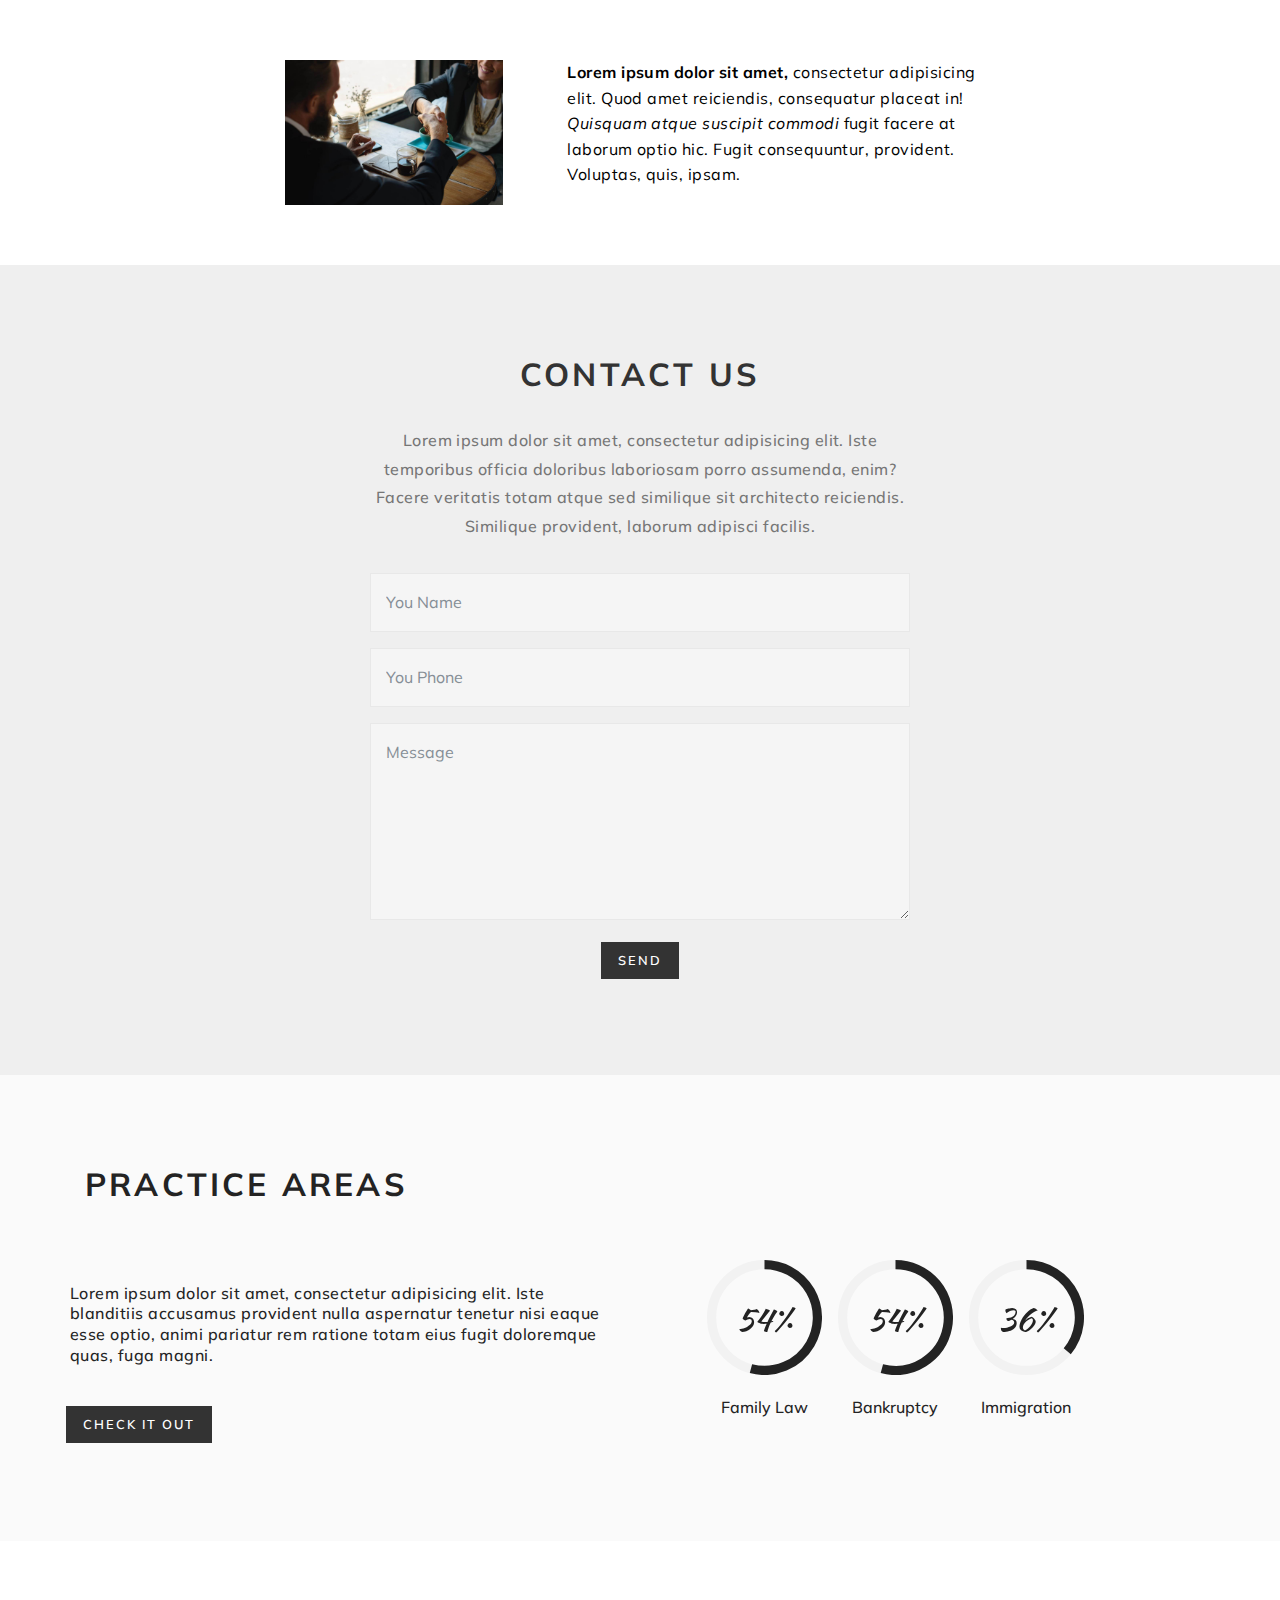
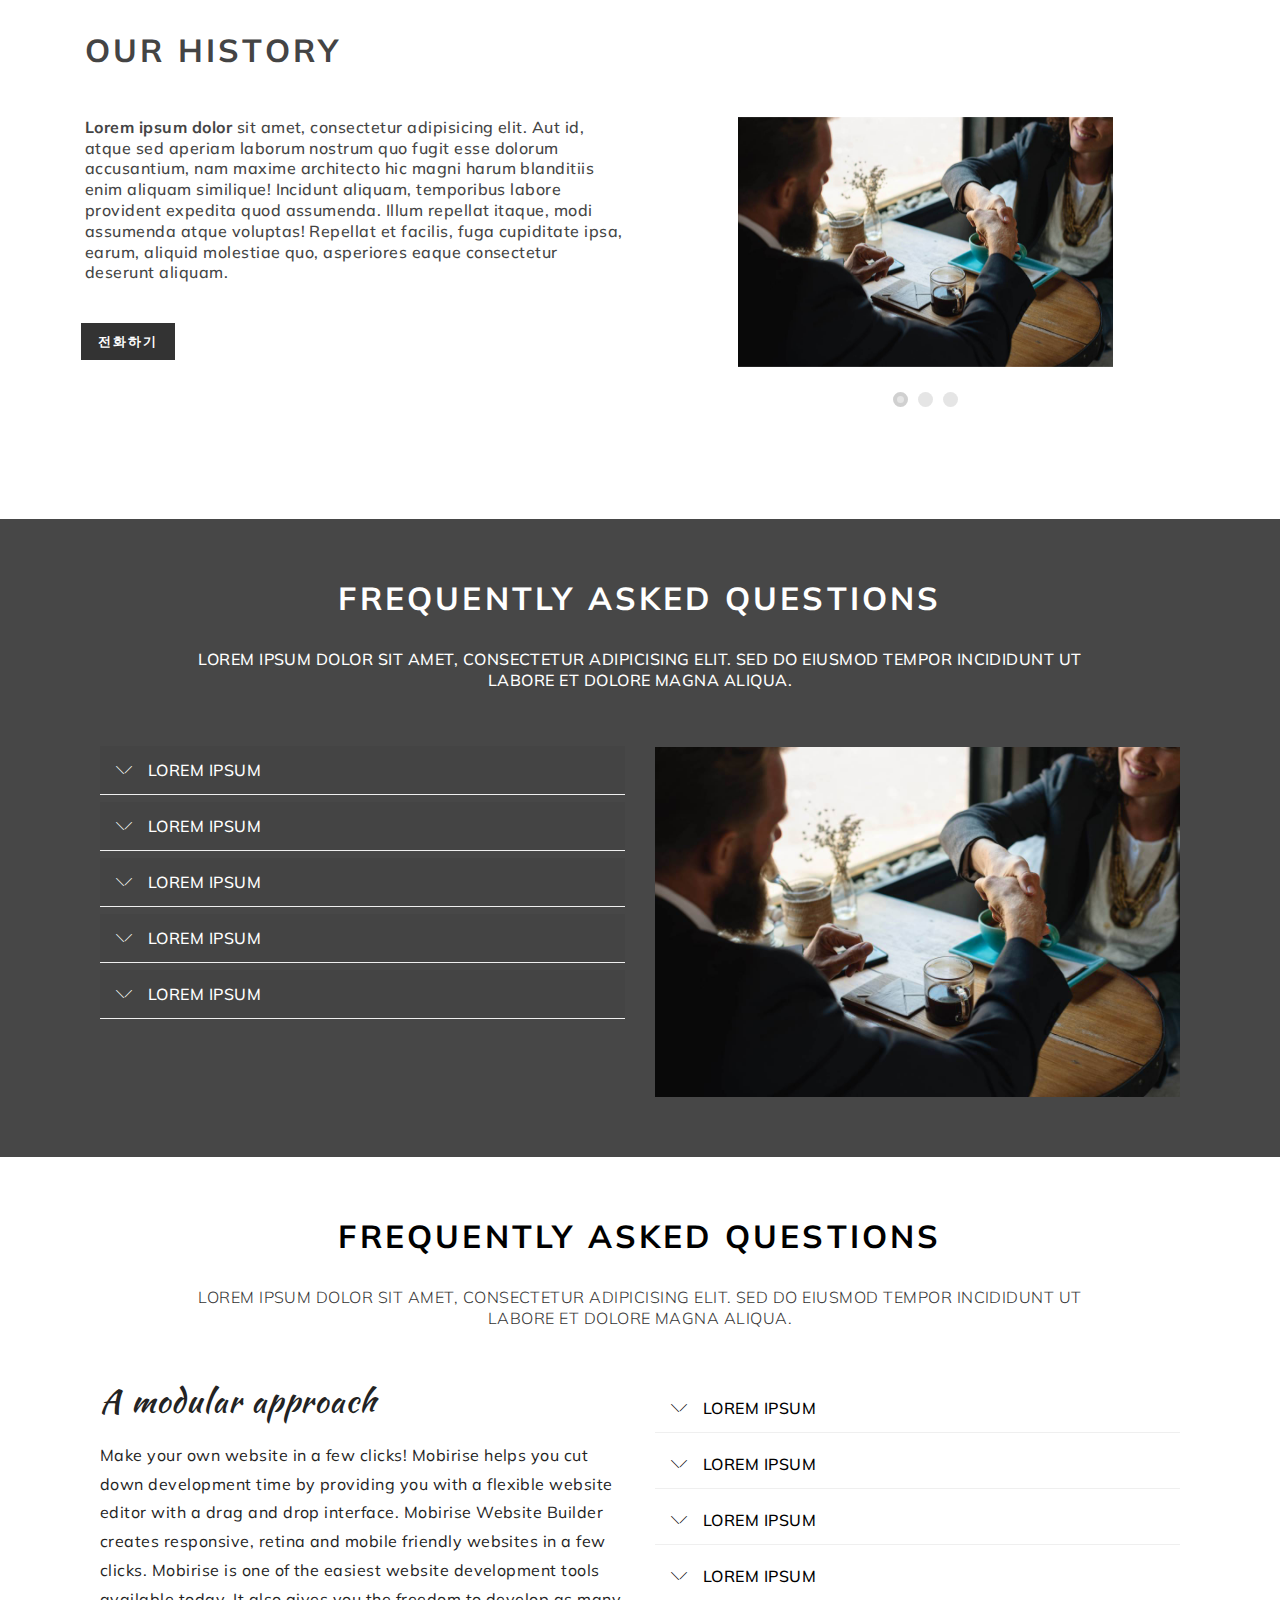
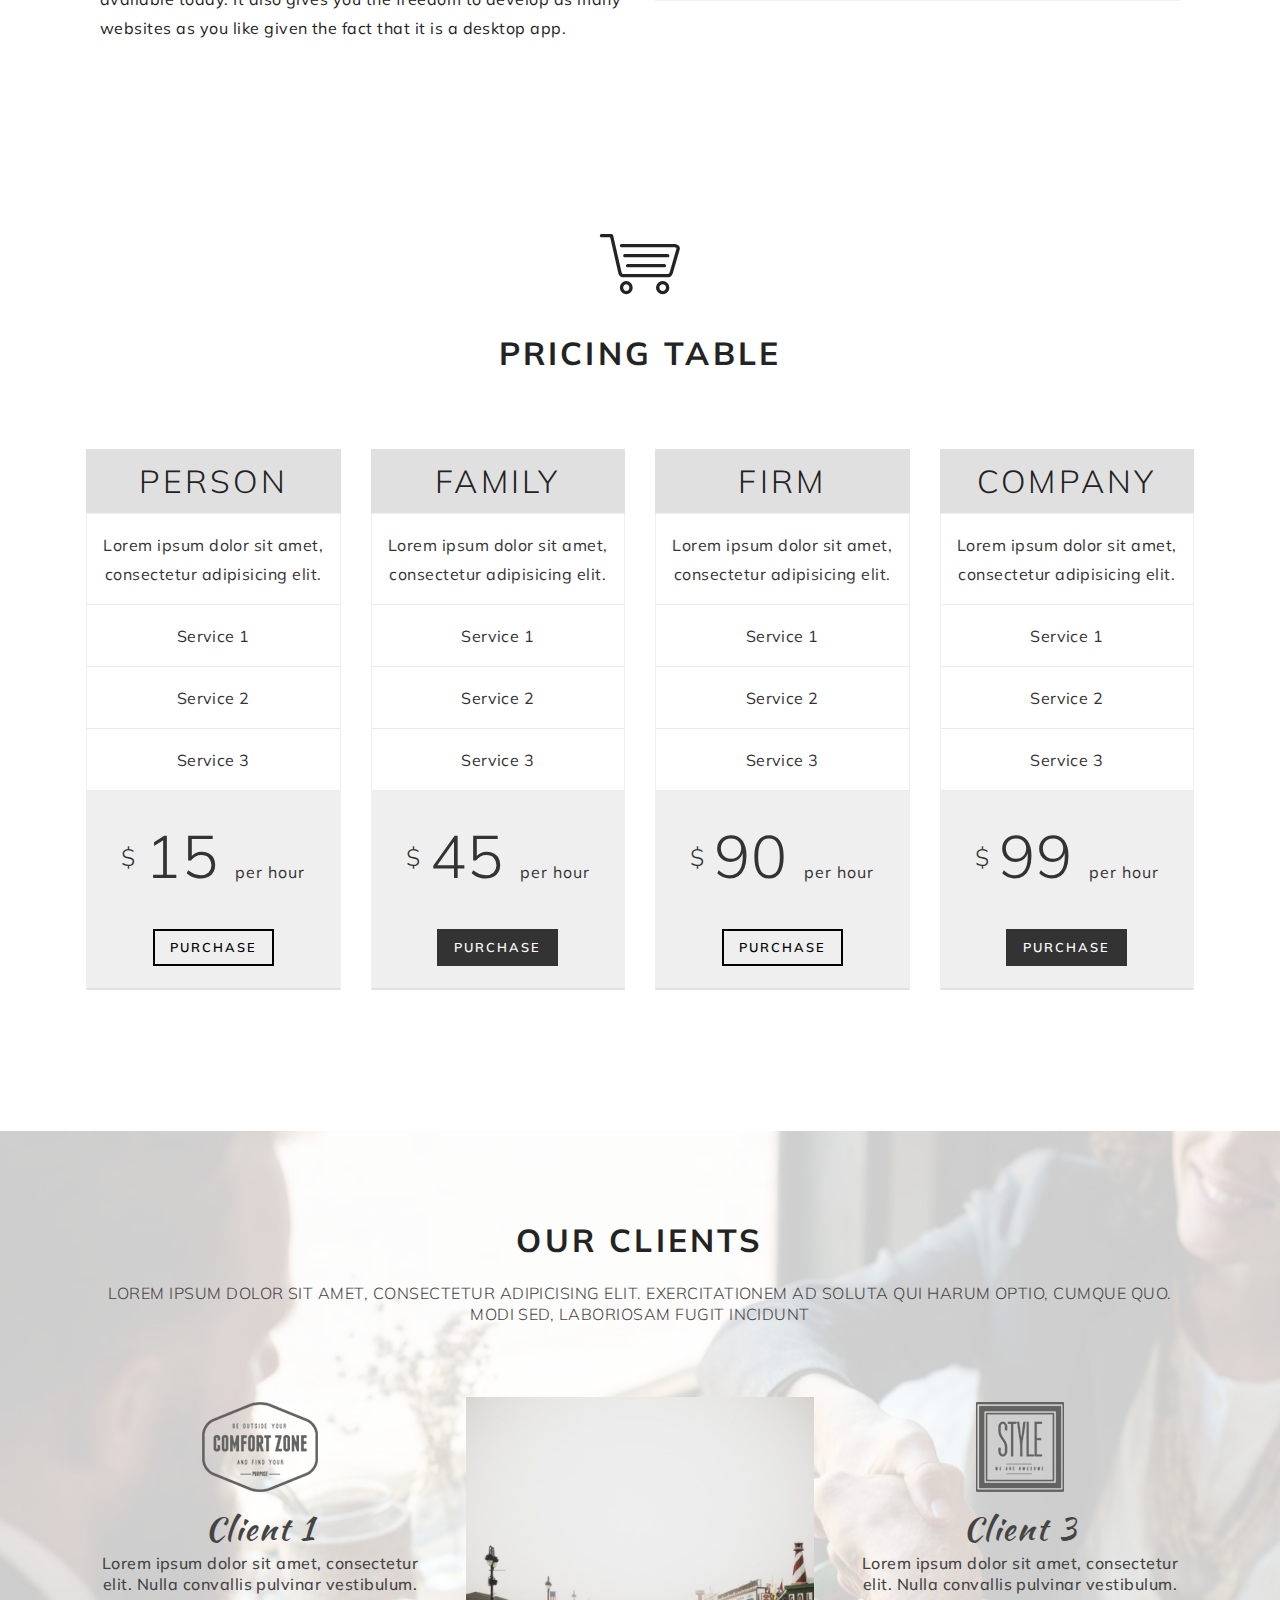
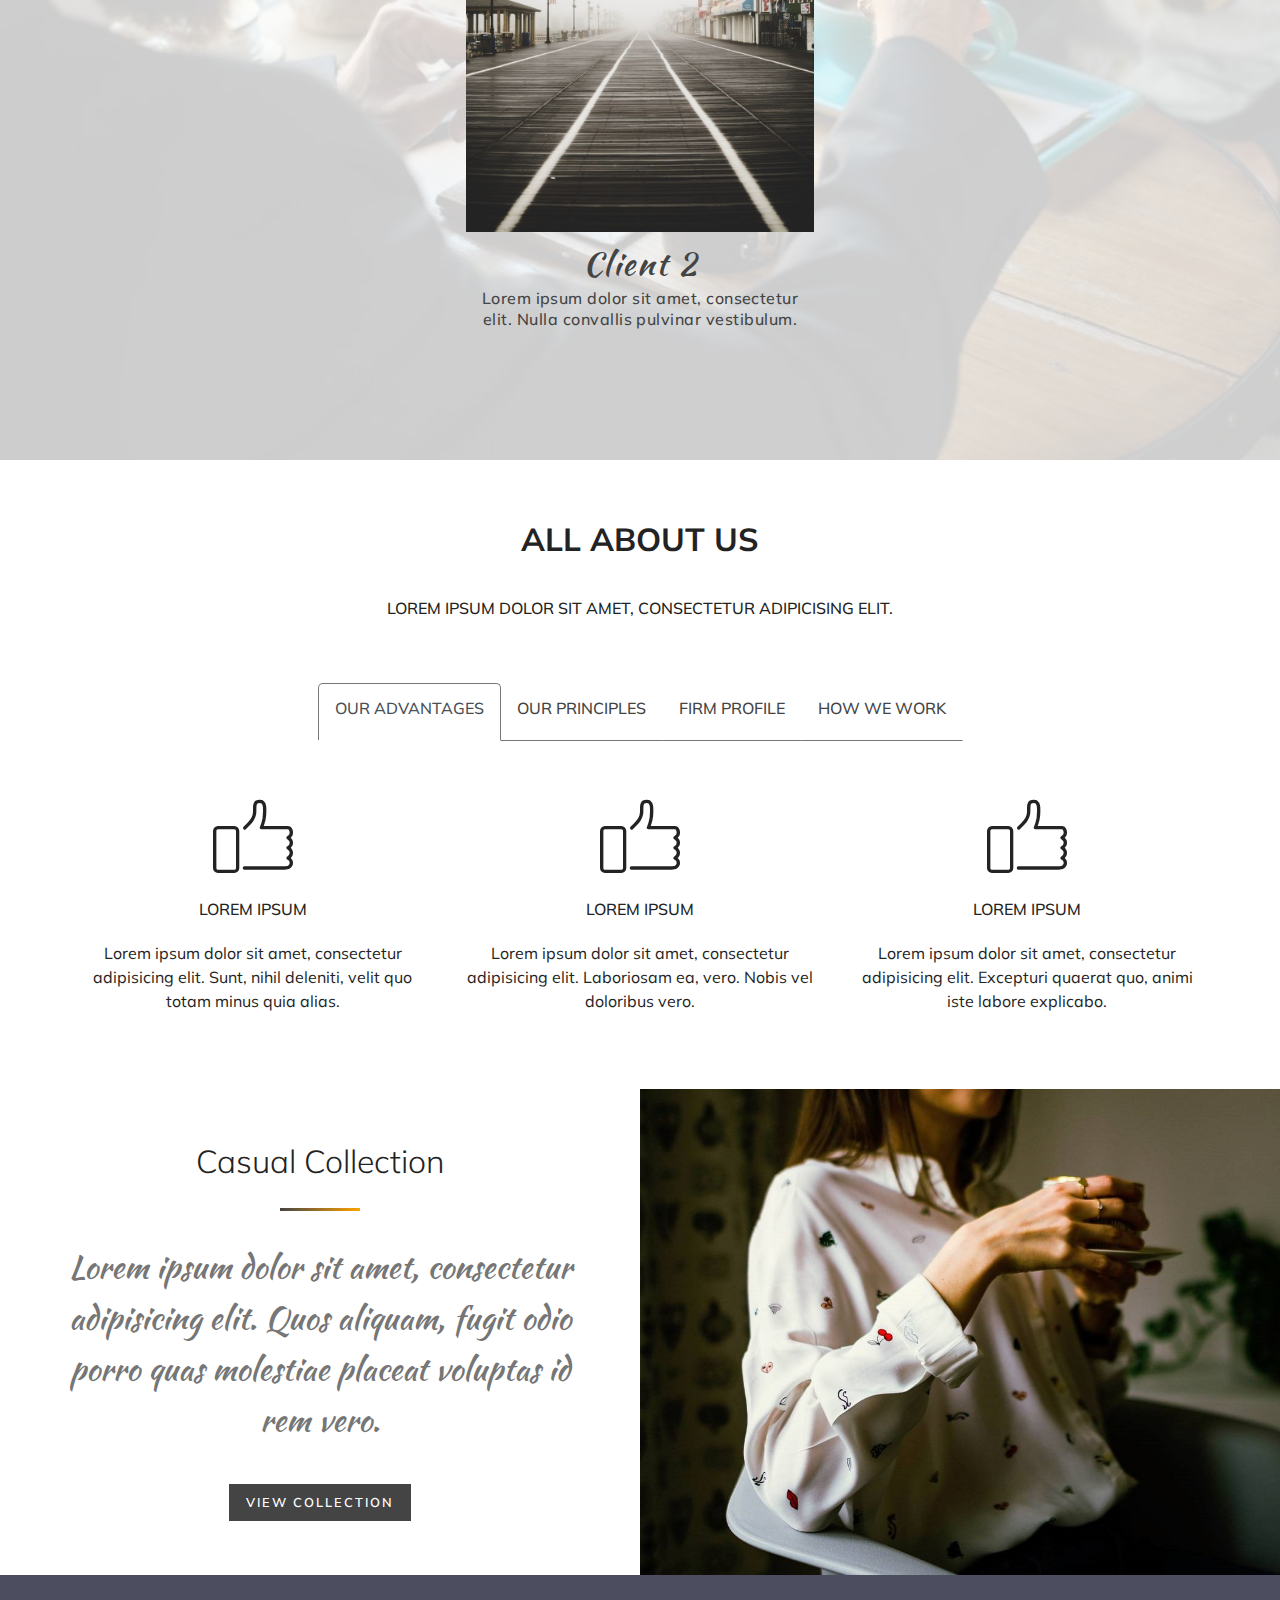
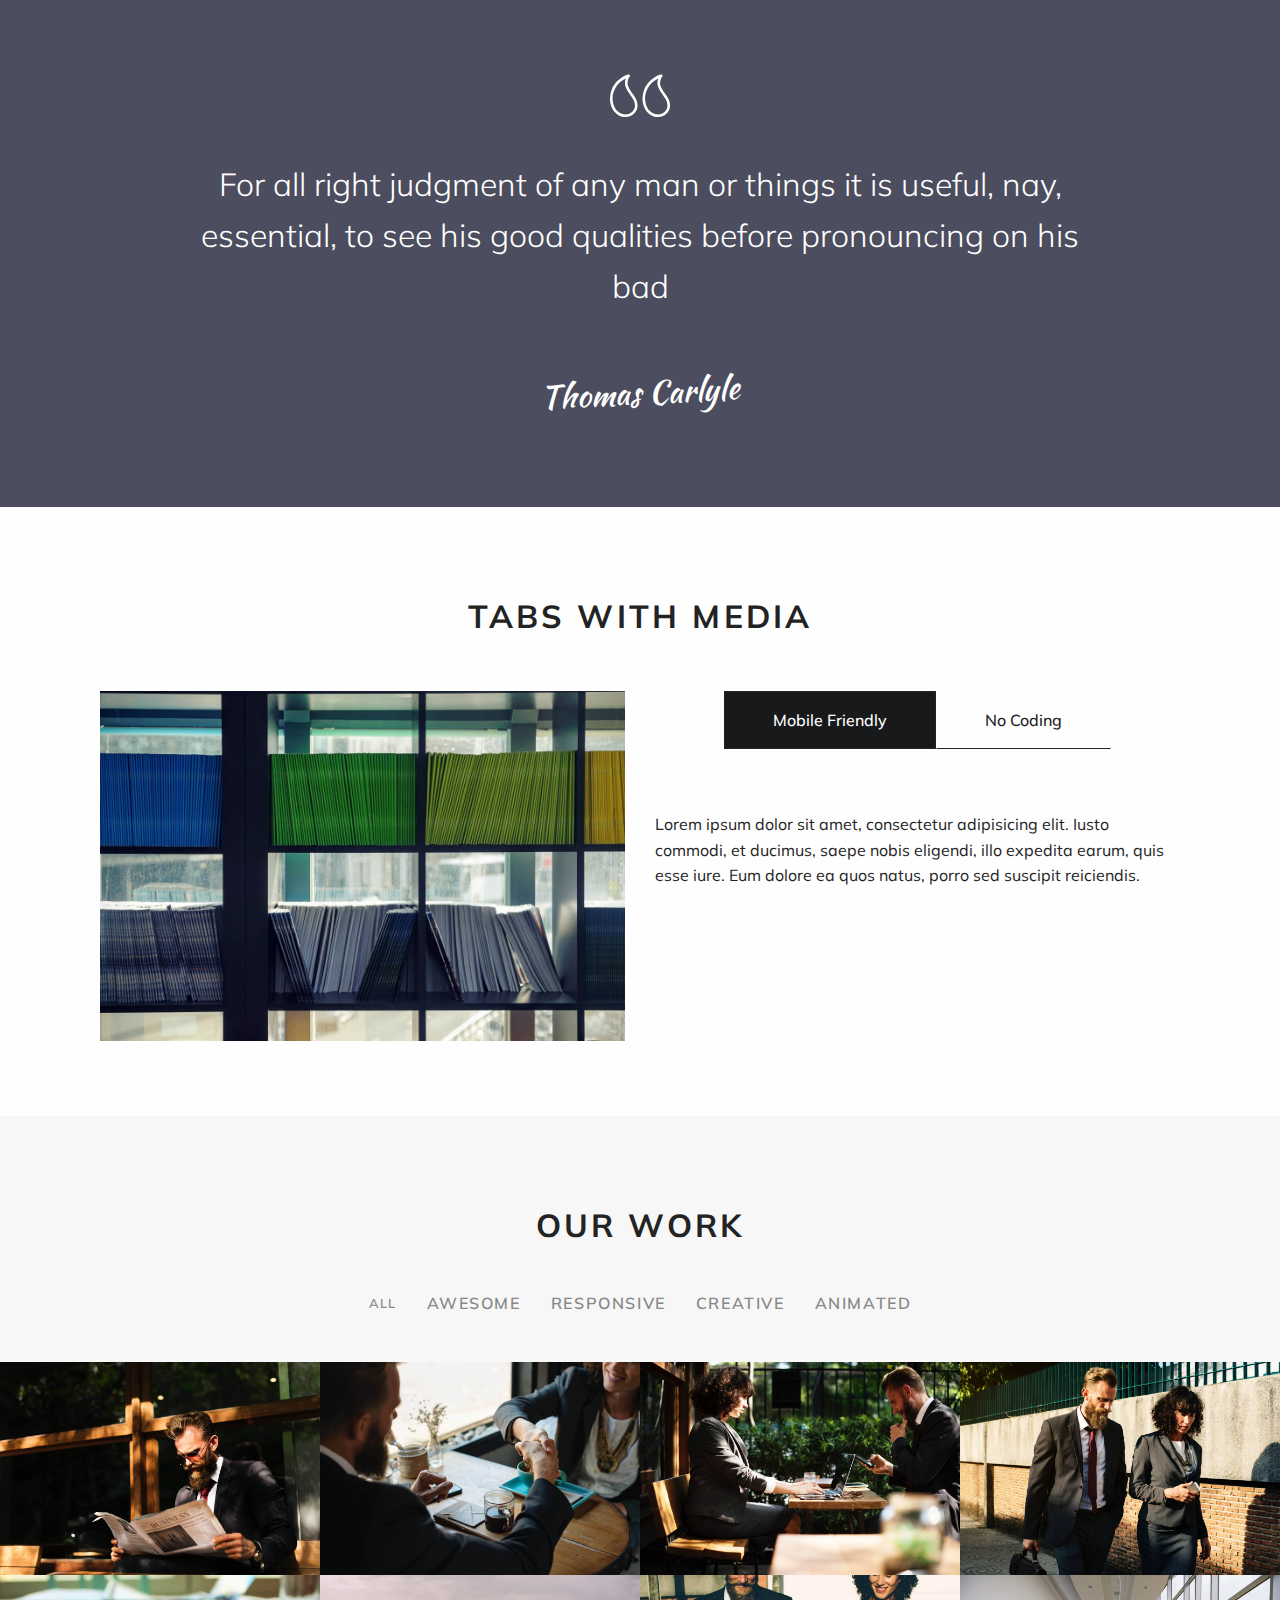
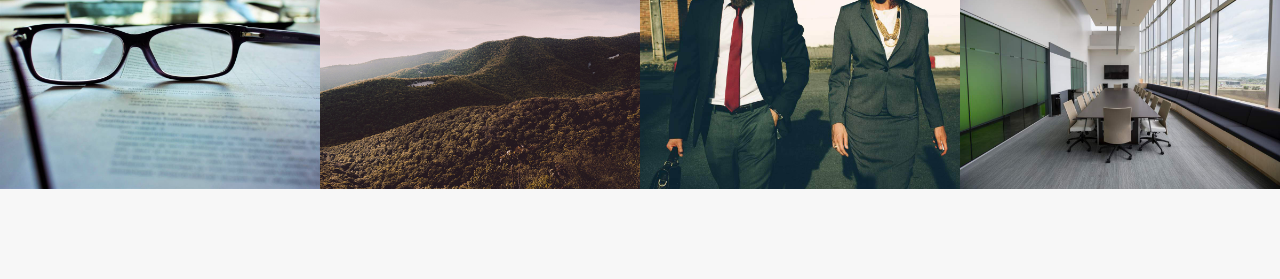
==== index.html @ 5cad59dd "create github pages" ====
<!DOCTYPE html>
<html>
<head>
  <!-- Site made with Mobirise Website Builder v4.4.1, https://mobirise.com -->
  <meta charset="UTF-8">
  <meta http-equiv="X-UA-Compatible" content="IE=edge">
  <meta name="generator" content="Mobirise v4.4.1, mobirise.com">
  <meta name="viewport" content="width=device-width, initial-scale=1">
  <link rel="shortcut icon" href="assets/images/logo.png" type="image/x-icon">
  <meta name="description" content="">
  <title>Home</title>
  <link rel="stylesheet" href="assets/web/assets/mobirise-icons/mobirise-icons.css">
  <link rel="stylesheet" href="https://fonts.googleapis.com/css?family=Rubik:300,300i,400,400i,500,500i,700,700i,900,900i">
  <link rel="stylesheet" href="assets/tether/tether.min.css">
  <link rel="stylesheet" href="assets/bootstrap/css/bootstrap.min.css">
  <link rel="stylesheet" href="assets/bootstrap/css/bootstrap-grid.min.css">
  <link rel="stylesheet" href="assets/bootstrap/css/bootstrap-reboot.min.css">
  <link rel="stylesheet" href="assets/as-pie-progress/css/progress.min.css">
  <link rel="stylesheet" href="assets/theme/css/style.css">
  <link rel="stylesheet" href="assets/mobirise-gallery/style.css">
  <link rel="stylesheet" href="assets/mobirise/css/mbr-additional.css" type="text/css">
  
  
  <!-- Facebook Pixel Code -->
<script>
  !function(f,b,e,v,n,t,s)
  {if(f.fbq)return;n=f.fbq=function(){n.callMethod?
  n.callMethod.apply(n,arguments):n.queue.push(arguments)};
  if(!f._fbq)f._fbq=n;n.push=n;n.loaded=!0;n.version='2.0';
  n.queue=[];t=b.createElement(e);t.async=!0;
  t.src=v;s=b.getElementsByTagName(e)[0];
  s.parentNode.insertBefore(t,s)}(window, document,'script',
  'https://connect.facebook.net/en_US/fbevents.js');
  fbq('init', '334374096729986');
  fbq('track', 'PageView');
</script>
<noscript><img height="1" width="1" style="display:none"
  src="https://www.facebook.com/tr?id=334374096729986&ev=PageView&noscript=1"
/></noscript>
<!-- End Facebook Pixel Code -->

<!-- Google Tag Manager -->
<script>(function(w,d,s,l,i){w[l]=w[l]||[];w[l].push({'gtm.start':
new Date().getTime(),event:'gtm.js'});var f=d.getElementsByTagName(s)[0],
j=d.createElement(s),dl=l!='dataLayer'?'&l='+l:'';j.async=true;j.src=
'https://www.googletagmanager.com/gtm.js?id='+i+dl;f.parentNode.insertBefore(j,f);
})(window,document,'script','dataLayer','GTM-P65DHPK');</script>
<!-- End Google Tag Manager -->
</head>
<body>

<!-- Google Analytics -->
<!-- Global site tag (gtag.js) - Google Analytics -->
<script async src="https://www.googletagmanager.com/gtag/js?id=UA-107667754-3"></script>
<script>
  window.dataLayer = window.dataLayer || [];
  function gtag(){dataLayer.push(arguments);}
  gtag('js', new Date());

  gtag('config', 'UA-107667754-3');
</script>
<!-- /Google Analytics -->


<section class="mbr-section content6 cid-qC4al5zZ8u" id="article4-0" data-rv-view="157">
    
     
    
    <div class="container">
        <div class="media-container-row">
            <div class="col-12 col-md-8">
                <div class="media-container-row">
                    <div class="mbr-figure" style="width: 60%;">
                      <img src="assets/images/01.jpg" alt="Mobirise" media-simple="true">  
                    </div>
                    <div class="media-content">
                        <div class="mbr-section-text">
                            <p class="mbr-text mb-0 mbr-fonts-style display-7">
                               <strong>Lorem ipsum dolor sit amet,</strong> consectetur adipisicing elit. Quod amet reiciendis, consequatur placeat in! <em>Quisquam atque suscipit commodi</em> fugit facere at laborum optio hic. Fugit consequuntur, provident. Voluptas, quis, ipsam.
                            </p>
                        </div>
                    </div>
                </div>
            </div>
        </div>
    </div>
</section>

<section class="mbr-section form3 cid-qC6jjSm2N0" id="form3-u" data-rv-view="159">

    

    
    <div class="container">
        <div class="row justify-content-center">
         
        <div class="media-container-column col-lg-6 col-md-10 col-sm-12 align-center" data-form-type="formoid">
            <h2 class="mbr-section-title mbr-fonts-style mbr-bold display-2">
                CONTACT US
            </h2>    
            <h3 class="mbr-section-subtitle mbr-fonts-style display-7">
                Lorem ipsum dolor sit amet, consectetur adipisicing elit. Iste temporibus officia doloribus laboriosam porro assumenda, enim? Facere veritatis totam atque sed similique sit architecto reiciendis. Similique provident, laborum adipisci facilis.
            </h3>
            <div data-form-alert="" hidden="">Thanks for filling out the form!</div>    
            <form class="mbr-form" action="https://mobirise.com/" method="post" data-form-title="Mobirise Form"><input type="hidden" data-form-email="true" value="jrcQ1WrzD2BrZ05wKv/3q5DaGzfAN5ZEGYXDcaa2q29yiNeFYPv+ttB8powsCV0YKK4MWJDf4cj/hslXlCgw+z3WMIjREZC8MfhpzTfvyrNaBFLmez98JSl1MZUZHUES">
                <div class="row row-sm-offset">
                    <div class="col-md-12 multi-horizontal" data-for="name">
                        <div class="form-group">        
                            <input type="text" class="form-control" name="name" placeholder="You Name" data-form-field="Name" required="" id="name-form3-u">
                        </div>
                    </div>
                    
                    <div class="col-md-12 multi-horizontal" data-for="phone">
                        <div class="form-group">       
                            <input type="tel" class="form-control" name="phone" placeholder="You Phone" data-form-field="Phone" id="phone-form3-u">
                        </div>
                    </div>
                </div>
                <div class="form-group" data-for="message">        
                    <textarea type="text" class="form-control" name="message" rows="7" placeholder="Message" data-form-field="Message" id="message-form3-u"></textarea>
                </div>
                <span class="input-group-btn"><button href="" type="submit" class="btn btn-form btn-black display-4">SEND</button></span>
            </form>
        </div>
    </div>
  </div>      
</section>

<section class="progress1 cid-qC4amMazga" id="progress1-2" data-rv-view="162">
 
     

    
    
    <div class="main container">
        <h2 class="mbr-section-title pb-3 mbr-fonts-style mbr-bold align-left display-2">PRACTICE AREAS</h2>
        <div class="row">
            <div class="row content-row col-lg-6">
                <div class="mbr-section-btn align-left py-2">
                    <a class="btn btn-md btn-black display-4" href="https://mobirise.com">CHECK IT OUT</a>
                </div>
                <h3 class="mbr-section-subtitle  mbr-fonts-style display-7">
                    Lorem ipsum dolor sit amet, consectetur adipisicing elit. Iste blanditiis accusamus provident nulla aspernatur tenetur nisi eaque esse optio, animi pariatur rem ratione totam eius fugit doloremque quas, fuga magni.
                </h3>
            </div> 
            
            <div class="second-col col-lg-6">
             <!--  pt-5 mt-2 -->
                <div class="row justify-content-center"> 
                    <div class="card align-center">
                        <div class="wrap">
                            <div class="pie_progress progress1" role="progressbar" data-goal="100">
                                <p class="pie_progress__number mbr-fonts-style display-5">100%</p>
                            </div>
                        </div> 
                        <div class="mbr-crt-title pt-3">
                            <h4 class="card-title py-2 mbr-fonts-style display-7">Family Law</h4>
                        </div>                 
                    </div>

                    <div class="card align-center">
                        <div class="wrap">
                            <div class="pie_progress progress2" role="progressbar" data-goal="56">
                                <p class="pie_progress__number mbr-fonts-style display-5">56%</p>
                            </div>
                        </div> 
                        <div class="mbr-crt-title pt-3">
                            <h4 class="card-title py-2 mbr-fonts-style display-7">Bankruptcy</h4>
                        </div>                 
                    </div>

                    <div class="card align-center">
                        <div class="wrap">
                            <div class="pie_progress progress3" role="progressbar" data-goal="36">
                                <p class="pie_progress__number mbr-fonts-style display-5">53%</p>
                            </div>
                        </div> 
                        <div class="mbr-crt-title pt-3">
                            <h4 class="card-title py-2 mbr-fonts-style display-7">Immigration</h4>
                        </div>                 
                    </div>
                    
                    
                    
                </div>
            </div>         
        </div>
    </div>    
</section>

<section class="clients slider1 cid-qC53K2tkqv" id="slider1-f" data-rv-view="165">
      

    
    <div class="main container">
        <h2 class="mbr-section-title pb-3 mbr-fonts-style mbr-bold align-left display-2">OUR HISTORY
        </h2>
        <div class="row">
            <div class="first-col col-md-6">
                <h3 class="mbr-section-subtitle  mbr-fonts-style align-left display-7"><strong>Lorem ipsum dolor</strong> sit amet, consectetur adipisicing elit. Aut id, atque sed aperiam laborum nostrum quo fugit esse dolorum accusantium, nam maxime architecto hic magni harum blanditiis enim aliquam similique! Incidunt aliquam, temporibus labore provident expedita quod assumenda. Illum repellat itaque, modi assumenda atque voluptas! Repellat et facilis, fuga cupiditate ipsa, earum, aliquid molestiae quo, asperiores eaque consectetur deserunt aliquam.
                </h3>
                <div class="mbr-section-btn align-left py-2"><a class="btn btn-md btn-black display-4" href="tel:01033331977">전화하기</a></div>
            </div> 
            
            <div class="second-col col-md-6">
                <div class="carousel slide slides" data-ride="carousel" role="listbox">
                    <ol class="carousel-indicators">
                        <li data-slide-to="0" class="active"></li>
                        <li data-slide-to="1"></li>
                        <li data-slide-to="2"></li>
                        
                        
                        
                        
                        
                        
                        
                    </ol>
                    <div class="carousel-inner">

                        
                    
                        

                        
                    <div class="carousel-item ">
                            <div class="media-container-row">
                                <div class="col-md-12">
                                    <div class="wrap-img ">
                                        <img src="assets/images/01.jpg" class="img-responsive clients-img" alt="" title="" media-simple="true">
                                    </div>
                                </div>
                            </div>
                        </div><div class="carousel-item ">
                            <div class="media-container-row">
                                <div class="col-md-12">
                                    <div class="wrap-img ">
                                        <img src="assets/images/02.jpg" class="img-responsive clients-img" alt="" title="" media-simple="true">
                                    </div>
                                </div>
                            </div>
                        </div><div class="carousel-item ">
                            <div class="media-container-row">
                                <div class="col-md-12">
                                    <div class="wrap-img ">
                                        <img src="assets/images/03.jpg" class="img-responsive clients-img" alt="" title="" media-simple="true">
                                    </div>
                                </div>
                            </div>
                        </div></div>   
                </div>
            </div>
        </div>
    </div>
</section>

<section class="accordion1 cid-qC4ayVHCT3 mbr-parallax-background" id="accordion1-6" data-rv-view="175">

    


    <div class="mbr-overlay" style="opacity: 0.7; background-color: rgb(0, 0, 0);">
    </div>
    <div class="container">
        <div class="row justify-content-center">
            <div class="col-md-10">
                <h2 class="mbr-section-title align-center pb-3 mbr-fonts-style mbr-bold display-2">FREQUENTLY ASKED QUESTIONS</h2>
                <h3 class="mbr-section-subtitle pt-2 align-center mbr-light mbr-fonts-style display-7">
                    LOREM IPSUM DOLOR SIT AMET, CONSECTETUR ADIPICISING ELIT. SED DO EIUSMOD
                    TEMPOR INCIDIDUNT UT LABORE ET DOLORE MAGNA ALIQUA.
                </h3>
            </div>
        </div>
        <div class="media-container-row pt-5">
            <div class="col-md-6">
            <div class="accordion-content">
                <div id="bootstrap-accordion_4" class="panel-group accordionStyles accordion " role="tablist" aria-multiselectable="true">
                        <div class="card">
                            <div class="card-header" role="tab" id="headingOne">
                                <a role="button" class="collapsed panel-title text-black" data-toggle="collapse" data-parent="#bootstrap-accordion_4" data-core="" href="#collapse1_4" aria-expanded="false" aria-controls="collapse1">
                                    <span class="sign mbr-iconfont mbri-arrow-down inactive"></span>
                                    <h4 class="mbr-fonts-style header-text display-7">LOREM IPSUM</h4>
                                </a>
                            </div>
                            <div id="collapse1_4" class="panel-collapse noScroll collapse" role="tabpanel" aria-labelledby="headingOne">
                                <div class="panel-body p-4">
                                    <p class="mbr-fonts-style panel-text display-7">
                                       Lorem ipsum dolor sit amet, consectetur adipisicing elit. Voluptatibus, voluptas explicabo molestiae tempore natus velit sed aliquam ut! Culpa asperiores, error ullam qui! Commodi nobis distinctio aperiam totam perferendis quas.</p>
                                </div>
                            </div>
                        </div>
                
                        <div class="card">
                            <div class="card-header" role="tab" id="headingTwo">
                                <a role="button" class="collapsed panel-title text-black" data-toggle="collapse" data-parent="#bootstrap-accordion_4" data-core="" href="#collapse2_4" aria-expanded="false" aria-controls="collapse2">
                                    <span class="sign mbr-iconfont mbri-arrow-down inactive"></span>
                                    <h4 class="mbr-fonts-style header-text display-7">LOREM IPSUM</h4>
                                </a>
                                
                            </div>
                            <div id="collapse2_4" class="panel-collapse noScroll collapse" role="tabpanel" aria-labelledby="headingTwo">
                                <div class="panel-body p-4">
                                    <p class="mbr-fonts-style panel-text display-7">
                                       Lorem ipsum dolor sit amet, consectetur adipisicing elit. Id ullam sint repellat! Aliquid, odio magni ab rem eos odit, deleniti laboriosam voluptas inventore, iste suscipit sed ipsa! Ut aliquam, alias.</p>
                                </div>
                            </div>
                        </div>
                
                        <div class="card">
                            <div class="card-header" role="tab" id="headingThree">
                                <a role="button" class="collapsed panel-title text-black" data-toggle="collapse" data-parent="#bootstrap-accordion_4" data-core="" href="#collapse3_4" aria-expanded="false" aria-controls="collapse3">
                                    <span class="sign mbr-iconfont mbri-arrow-down inactive"></span>
                                    <h4 class="mbr-fonts-style header-text display-7">
                                         LOREM IPSUM
                                    </h4>
                                </a>
                            </div>
                            <div id="collapse3_4" class="panel-collapse noScroll collapse" role="tabpanel" aria-labelledby="headingThree">
                                <div class="panel-body p-4">
                                    <p class="mbr-fonts-style panel-text display-7">
                                       Lorem ipsum dolor sit amet, consectetur adipisicing elit. Illum sed exercitationem reiciendis suscipit sunt enim, tempore ex debitis fuga dolorum aliquid ea libero atque optio. Molestiae ullam at, quasi alias.</p>
                                </div>
                            </div>
                        </div>
                
                        <div class="card">
                            <div class="card-header" role="tab" id="headingThree">
                                <a role="button" class="collapsed panel-title text-black" data-toggle="collapse" data-parent="#bootstrap-accordion_4" data-core="" href="#collapse4_4" aria-expanded="false" aria-controls="collapse4">
                                    <span class="sign mbr-iconfont mbri-arrow-down inactive"></span>
                                    <h4 class="mbr-fonts-style header-text display-7">
                                        LOREM IPSUM
                                    </h4>
                                </a>
                            </div>
                            <div id="collapse4_4" class="panel-collapse noScroll collapse" role="tabpanel" aria-labelledby="headingThree">
                                <div class="panel-body p-4">
                                    <p class="mbr-fonts-style panel-text display-7">
                                       Lorem ipsum dolor sit amet, consectetur adipisicing elit. Voluptate veniam accusamus eaque recusandae modi velit a praesentium ipsa animi facilis repellendus magnam aliquam, numquam debitis fuga laboriosam, quos aut adipisci.</p>
                                </div>
                            </div>
                        </div>
                
                        <div class="card">
                            <div class="card-header" role="tab" id="headingThree">
                                <a role="button" class="collapsed panel-title text-black" data-toggle="collapse" data-parent="#bootstrap-accordion_4" data-core="" href="#collapse5_4" aria-expanded="false" aria-controls="collapse5">
                                    <span class="sign mbr-iconfont mbri-arrow-down inactive"></span>
                                    <h4 class="mbr-fonts-style header-text display-7">
                                        LOREM IPSUM
                                    </h4>
                                </a>
                            </div>
                            <div id="collapse5_4" class="panel-collapse noScroll collapse" role="tabpanel" aria-labelledby="headingThree">
                                <div class="panel-body p-4">
                                    <p class="mbr-fonts-style panel-text display-7">
                                       Lorem ipsum dolor sit amet, consectetur adipisicing elit. Cupiditate, dolorem, non. Sunt aliquam a odio, sapiente corporis necessitatibus quia assumenda expedita tempora error non deserunt beatae ex, eaque voluptatem quas.</p>
                                </div>
                            </div>
                        </div>
                
                        
                </div>
            </div>
            </div>
            <div class="col-md-6">
            <div class="mbr-figure">
                    <img src="assets/images/01.jpg" alt="Mobirise" media-simple="true">
            </div>
        </div>
    </div>
    </div>         
</section>

<section class="accordion2 cid-qC4aAndZYr" id="accordion2-7" data-rv-view="178">

    


    
    <div class="container">
        <div class="row justify-content-center">
            <div class="col-md-10">
                <h2 class="mbr-section-title align-center pb-3 mbr-fonts-style mbr-bold display-2">
                    FREQUENTLY ASKED QUESTIONS
                </h2>
                <h3 class="mbr-section-subtitle pt-2 align-center mbr-light mbr-fonts-style display-7">
                    LOREM IPSUM DOLOR SIT AMET, CONSECTETUR ADIPICISING ELIT. SED DO EIUSMOD
                    TEMPOR INCIDIDUNT UT LABORE ET DOLORE MAGNA ALIQUA.
                </h3>
            </div>
        </div>
        <div class="media-container-row pt-5">
            <div class="col-md-6">
            <div class="accordion-content">
                <div id="bootstrap-accordion_5" class="panel-group accordionStyles accordion " role="tablist" aria-multiselectable="true">
                        <div class="card">
                            <div class="card-header" role="tab" id="headingOne">
                                <a role="button" class="collapsed panel-title text-black" data-toggle="collapse" data-parent="#bootstrap-accordion_5" data-core="" href="#collapse1_5" aria-expanded="false" aria-controls="collapse1">
                                    <span class="sign mbr-iconfont mbri-arrow-down inactive"></span>
                                    <h4 class="mbr-fonts-style header-text display-7">
                                        LOREM IPSUM
                                    </h4>
                                </a>
                            </div>
                            <div id="collapse1_5" class="panel-collapse noScroll collapse" role="tabpanel" aria-labelledby="headingOne">
                                <div class="panel-body p-4">
                                    <p class="mbr-fonts-style panel-text display-7">
                                       Lorem ipsum dolor sit amet, consectetur adipisicing elit. Voluptatibus, voluptas explicabo molestiae tempore natus velit sed aliquam ut! Culpa asperiores, error ullam qui! Commodi nobis distinctio aperiam totam perferendis quas.</p>
                                </div>
                            </div>
                        </div>
                
                        <div class="card">
                            <div class="card-header" role="tab" id="headingTwo">
                                <a role="button" class="collapsed panel-title text-black" data-toggle="collapse" data-parent="#bootstrap-accordion_5" data-core="" href="#collapse2_5" aria-expanded="false" aria-controls="collapse2">
                                    <span class="sign mbr-iconfont mbri-arrow-down inactive"></span>
                                    <h4 class="mbr-fonts-style header-text display-7">
                                        LOREM IPSUM
                                    </h4>
                                </a>
                                
                            </div>
                            <div id="collapse2_5" class="panel-collapse noScroll collapse" role="tabpanel" aria-labelledby="headingTwo">
                                <div class="panel-body p-4">
                                    <p class="mbr-fonts-style panel-text display-7">
                                       Lorem ipsum dolor sit amet, consectetur adipisicing elit. Id ullam sint repellat! Aliquid, odio magni ab rem eos odit, deleniti laboriosam voluptas inventore, iste suscipit sed ipsa! Ut aliquam, alias.</p>
                                </div>
                            </div>
                        </div>
                
                        <div class="card">
                            <div class="card-header" role="tab" id="headingThree">
                                <a role="button" class="collapsed panel-title text-black" data-toggle="collapse" data-parent="#bootstrap-accordion_5" data-core="" href="#collapse3_5" aria-expanded="false" aria-controls="collapse3">
                                    <span class="sign mbr-iconfont mbri-arrow-down inactive"></span>
                                    <h4 class="mbr-fonts-style header-text display-7">
                                        LOREM IPSUM
                                    </h4>
                                </a>
                            </div>
                            <div id="collapse3_5" class="panel-collapse noScroll collapse" role="tabpanel" aria-labelledby="headingThree">
                                <div class="panel-body p-4">
                                    <p class="mbr-fonts-style panel-text display-7">
                                       Lorem ipsum dolor sit amet, consectetur adipisicing elit. Illum sed exercitationem reiciendis suscipit sunt enim, tempore ex debitis fuga dolorum aliquid ea libero atque optio. Molestiae ullam at, quasi alias.</p>
                                </div>
                            </div>
                        </div>
                
                        <div class="card">
                            <div class="card-header" role="tab" id="headingThree">
                                <a role="button" class="collapsed panel-title text-black" data-toggle="collapse" data-parent="#bootstrap-accordion_5" data-core="" href="#collapse4_5" aria-expanded="false" aria-controls="collapse4">
                                    <span class="sign mbr-iconfont mbri-arrow-down inactive"></span>
                                    <h4 class="mbr-fonts-style header-text display-7">
                                        LOREM IPSUM
                                    </h4>
                                </a>
                            </div>
                            <div id="collapse4_5" class="panel-collapse noScroll collapse" role="tabpanel" aria-labelledby="headingThree">
                                <div class="panel-body p-4">
                                    <p class="mbr-fonts-style panel-text display-7">
                                       Lorem ipsum dolor sit amet, consectetur adipisicing elit. Voluptate veniam accusamus eaque recusandae modi velit a praesentium ipsa animi facilis repellendus magnam aliquam, numquam debitis fuga laboriosam, quos aut adipisci.</p>
                                </div>
                            </div>
                        </div>
                
                        
                
                        
                </div>
            </div>
            </div>
            <div class="col-md-6">
                <h5 class="text-section-title pb-3 align-left mbr-fonts-style display-5">
                    A modular approach  
                </h5>
                <p class="text-section-text align-left mbr-fonts-style display-7">
                    Make your own website in a few clicks! Mobirise helps you cut down development time by providing you with a flexible website editor with a drag and drop interface. Mobirise Website Builder creates responsive, retina and mobile friendly websites in a few clicks. Mobirise is one of the easiest website development tools available today. It also gives you the freedom to develop as many websites as you like given the fact that it is a desktop app.
                </p>
        </div>
    </div>
    </div>         
</section>

<section class="cid-qC4avER1RZ" id="pricing-tables1-4" data-rv-view="181">

    

    
    <div class="container">
        <div class="row content-row justify-content-center">       
            <div class="row justify-content-center pricing-row">
                <div class="plan col-md-6 justify-content-center col-lg-3">
                    <div class="plan-header text-center ">
                        <h3 class="plan-title mbr-fonts-style display-2">PERSON</h3>
                    </div>
                    <div class="plan-body">
                        <div class="plan-list align-center">
                            <ul class="list-group list-group-flush mbr-fonts-style display-7">
                                <li class="list-group-item">
                                    Lorem ipsum dolor sit amet, consectetur adipisicing elit.
                                </li>
                                <li class="list-group-item">
                                    Service 1
                                </li>
                                <li class="list-group-item">
                                    Service 2
                                </li>
                                <li class="list-group-item">
                                    Service 3
                                </li>
                            </ul>
                        </div>
                        <div class="price mbr-fonts-style display-2">
                            <span class="price-value mbr-fonts-style display-2">
                                <sup>$</sup>
                            </span>      
                            <span class="price-figure mbr-fonts-style display-1">
                                  15
                            </span>
                            <small class="price-term mbr-fonts-style display-7">
                                   per hour
                            </small>
                        </div>
                        <div class="mbr-section-btn text-center">
                                <a href="https://mobirise.com" class="btn  btn-black-outline display-4">PURCHASE</a>
                        </div>
                    </div>
                </div>

                <div class="plan col-md-6 justify-content-center col-lg-3">
                    <div class="plan-header text-center ">
                        <h3 class="plan-title mbr-fonts-style display-2">
                            FAMILY
                        </h3>   
                    </div>
                    <div class="plan-body">
                        <div class="plan-list align-center">
                            <ul class="list-group list-group-flush mbr-fonts-style display-7">
                                <li class="list-group-item">
                                    Lorem ipsum dolor sit amet, consectetur adipisicing elit.
                                </li>
                                <li class="list-group-item">
                                    Service 1
                                </li>
                                <li class="list-group-item">
                                    Service 2
                                </li>
                                <li class="list-group-item">
                                    Service 3
                                </li>
                            </ul>
                        </div>
                        <div class="price mbr-fonts-style display-5">
                            <span class="price-value mbr-fonts-style display-2">
                                <sup>$</sup>
                            </span>
                            <span class="price-figure mbr-fonts-style display-1">
                                  45
                            </span>
                            <small class="price-term mbr-fonts-style display-7">
                                   per hour
                            </small>
                        </div>
                        <div class="mbr-section-btn text-center">
                             <a href="https://mobirise.com" class="btn  btn-black display-4">PURCHASE</a>
                        </div>
                    </div>
                </div>

                <div class="plan col-md-6 justify-content-center col-lg-3">
                    <div class="plan-header text-center ">
                        <h3 class="plan-title mbr-fonts-style display-2">
                            FIRM
                        </h3>
                    </div>
                    <div class="plan-body">
                        <div class="plan-list align-center">
                            <ul class="list-group list-group-flush mbr-fonts-style display-7">
                                <li class="list-group-item">
                                    Lorem ipsum dolor sit amet, consectetur adipisicing elit.
                                </li>
                                <li class="list-group-item">
                                    Service 1
                                </li>
                                <li class="list-group-item">
                                    Service 2
                                </li>
                                <li class="list-group-item">
                                    Service 3
                                </li>
                            </ul>
                        </div>
                        <div class="price mbr-fonts-style display-5">
                            <span class="price-value mbr-fonts-style display-2">
                                <sup>$</sup>
                            </span>
                            <span class="price-figure mbr-fonts-style display-1">
                                  90
                            </span>
                            <small class="price-term mbr-fonts-style display-7">
                                   per hour
                            </small>
                        </div>
                        <div class="mbr-section-btn text-center">
                            <a href="https://mobirise.com" class="btn  btn-black-outline display-4">PURCHASE</a>
                        </div>
                    </div>
                </div>

                <div class="plan col-md-6 justify-content-center col-lg-3">
                    <div class="plan-header text-center ">
                        <h3 class="plan-title mbr-fonts-style display-2">
                            COMPANY
                        </h3>
                    </div>
                    <div class="plan-body">
                        <div class="plan-list align-center">
                            <ul class="list-group list-group-flush mbr-fonts-style display-7">
                                <li class="list-group-item">
                                    Lorem ipsum dolor sit amet, consectetur adipisicing elit.
                                </li>
                                <li class="list-group-item">
                                    Service 1
                                </li>
                                <li class="list-group-item">
                                    Service 2
                                </li>
                                <li class="list-group-item">
                                    Service 3
                                </li>
                            </ul>
                        </div>
                        <div class="price mbr-fonts-style display-5">
                            <span class="price-value mbr-fonts-style display-2">
                                <sup>$</sup>
                            </span>
                            <span class="price-figure mbr-fonts-style display-1">
                                    99
                            </span>
                            <small class="price-term mbr-fonts-style display-7">
                                per hour
                            </small>
                        </div>
                        <div class="mbr-section-btn text-center"><a href="https://mobirise.com" class="btn  btn-black  display-4">PURCHASE</a></div>
                    </div>
                </div>
            </div>
            <div class="row justify-content-center">
                <div class="col-sm-10">
                    <div class="card-img pb-3 ">
                        <span class="mbr-iconfont mbri-shopping-cart" media-simple="true"></span>
                    </div>
                    <h4 class="title py-3  mbr-fonts-style mbr-bold display-2">PRICING TABLE</h4>
                </div>
            </div>
        </div>
    </div>
</section>

<section class="features3 cid-qC4ark90Ai" id="clients1-3" data-rv-view="184">

     

    <div class="mbr-overlay" style="opacity: 0.8; background-color: rgb(255, 255, 255);">
    </div>
    <div class="container mb-5">
        <div class="media-container-row">
            <div class="col-12 align-center">
                <h2 class="mbr-section-title pb-3 mbr-fonts-style mbr-bold display-2">
                    OUR CLIENTS
                </h2>
                <h3 class="mbr-section-subtitle mbr-light mbr-fonts-style display-7">
                    LOREM IPSUM DOLOR SIT AMET, CONSECTETUR ADIPICISING ELIT. EXERCITATIONEM AD SOLUTA QUI HARUM OPTIO, CUMQUE QUO. MODI SED, LABORIOSAM FUGIT INCIDUNT
                </h3>
            </div>
        </div>
    </div>
    <div class="container">
        <div class="row align-center justify-content-center">
            <div class="p-3 col-12 col-md-6 col-lg-4">
                <div class="client-wrapper">
                    <div class="wrap-img">
                        <img src="assets/images/1.png" class="img-responsive clients-img" media-simple="true">
                    </div>
                    <div class="card-box">
                        <h3 class="client-name mbr-fonts-style display-5">
                            Client 1
                        </h3>
                        <p class="mbr-section-subtitle mbr-fonts-style display-7">
                            Lorem ipsum dolor sit amet, consectetur elit. Nulla convallis pulvinar vestibulum. 
                        </p>  
                    </div> 
                </div>
            </div>
            <div class="p-3 col-12 col-md-6 col-lg-4">
                <div class="client-wrapper">
                    <div class="wrap-img">
                        <img src="assets/images/mbr-864x1080.jpg" class="img-responsive clients-img" alt="" title="" media-simple="true">
                    </div>
                    <div class="card-box">
                        <h3 class="client-name mbr-fonts-style display-5">
                            Client 2
                        </h3>
                        <p class="mbr-section-subtitle mbr-fonts-style display-7">
                            Lorem ipsum dolor sit amet, consectetur elit. Nulla convallis pulvinar vestibulum.
                        </p>  
                    </div> 
                </div>
            </div>
            <div class="p-3 col-12 col-md-6 col-lg-4">
                <div class="client-wrapper">
                    <div class="wrap-img">
                        <img src="assets/images/3.png" class="img-responsive clients-img" media-simple="true">
                    </div>
                    <div class="card-box">
                        <h3 class="client-name mbr-fonts-style display-5">
                            Client 3
                        </h3>
                        <p class="mbr-section-subtitle mbr-fonts-style display-7">
                            Lorem ipsum dolor sit amet, consectetur elit. Nulla convallis pulvinar vestibulum.
                        </p>
                    </div> 
                </div>
            </div>
            
            
            

            

            
        </div>
    </div>
</section>

<section class="tabs3 cid-qC4aF80mko" id="tabs2-8" data-rv-view="187">

    

    

    <div class="container">
        <h2 class="mbr-section-title align-center mbr-fonts-style display-2">
            ALL ABOUT US
        </h2>
        <h3 class="mbr-section-subtitle  display-5 align-center mbr-light mbr-fonts-style display-7">
            LOREM IPSUM DOLOR SIT AMET, CONSECTETUR ADIPICISING ELIT.<br>
        </h3>
    </div>
    <div class="media-container-row">    
        <div class="row tabcont">
                <ul class="nav nav-tabs" role="tablist">
                    <li class="nav-item">
                        <a class="nav-link mbr-fonts-style active" role="tab" data-toggle="tab" href="#tab1" aria-expanded="true">
                            <h4 class="mbr-fonts-style tab-header display-7">OUR ADVANTAGES</h4>
                        </a>
                    </li>
                    <li class="nav-item">
                        <a class="nav-link mbr-fonts-style active" role="tab" data-toggle="tab" href="#tab2" aria-expanded="false">
                            <h4 class="mbr-fonts-style tab-header display-7">OUR PRINCIPLES</h4>
                        </a>
                    </li>
                    <li class="nav-item">
                        <a class="nav-link mbr-fonts-style active" role="tab" data-toggle="tab" href="#tab3" aria-expanded="false">
                            <h4 class="mbr-fonts-style tab-header display-7">FIRM PROFILE</h4>
                        </a>
                    </li>
                    <li class="nav-item">
                        <a class="nav-link mbr-fonts-style active" role="tab" data-toggle="tab" href="#tab4" aria-expanded="false">
                            <h4 class="mbr-fonts-style tab-header display-7">HOW WE WORK</h4>
                        </a>
                    </li>
                    
                    
                </ul>
        </div>
    </div>

    <div class="container">
        <div class="row px-1">
            <div class="tab-content">
                <div id="tab1" class="tab-pane in active mbr-table" role="tabpanel">
                    <div class="row tab-content-row">
                        <div class="col-xs-12 col-md-6 col-lg-4">
                            <div class="card-img ">
                                <span class="mbri-like mbr-iconfont" media-simple="true"></span>
                            </div>
                            <h4 class="mbr-element-title  align-center mbr-fonts-style pb-2 display-7">
                                LOREM IPSUM
                            </h4>
                            <p class="mbr-section-text  align-center mbr-fonts-style display-7">
                                Lorem ipsum dolor sit amet, consectetur adipisicing elit. Sunt, nihil deleniti, velit quo totam minus quia alias.
                            </p>
                        </div>

                        <div class="col-xs-12 col-md-6 col-lg-4">
                            <div class="card-img ">
                                <span class="mbri-like mbr-iconfont" media-simple="true"></span>
                            </div>
                            <h4 class="mbr-element-title  align-center mbr-fonts-style pb-2 display-7">
                                LOREM IPSUM
                            </h4>
                            <p class="mbr-section-text  align-center mbr-fonts-style display-7">
                                Lorem ipsum dolor sit amet, consectetur adipisicing elit. Laboriosam ea, vero. Nobis vel doloribus vero.
                            </p>
                        </div>

                        <div class="col-xs-12 col-md-6 col-lg-4">
                            <div class="card-img ">
                                <span class="mbri-like mbr-iconfont" media-simple="true"></span>
                            </div>
                            <h4 class="mbr-element-title  align-center mbr-fonts-style pb-2 display-7">
                                LOREM IPSUM
                            </h4>
                            <p class="mbr-section-text  align-center mbr-fonts-style display-7">
                                Lorem ipsum dolor sit amet, consectetur adipisicing elit. Excepturi quaerat quo, animi iste labore explicabo.
                            </p>
                        </div>

                        
                    </div>
                </div>

                <div id="tab2" class="tab-pane  mbr-table" role="tabpanel">
                    <div class="row tab-content-row">
                        <div class="col-xs-12 col-md-6 col-lg-4">
                            <div class="card-img ">
                                <span class="mbri-change-style mbr-iconfont" media-simple="true"></span>
                            </div>
                            <h4 class="mbr-element-title  align-center mbr-fonts-style pb-2 display-7">
                                LOREM IPSUM
                            </h4>
                            <p class="mbr-section-text  align-center mbr-fonts-style display-7">
                                Lorem ipsum dolor sit amet, consectetur adipisicing elit. Cupiditate ut repellendus eius alias pariatur.
                            </p>
                        </div>

                        <div class="col-xs-12 col-md-6 col-lg-4">
                            <div class="card-img ">
                                <span class="mbri-change-style mbr-iconfont" media-simple="true"></span>
                            </div>
                            <h4 class="mbr-element-title  align-center mbr-fonts-style pb-2 display-7">
                                LOREM IPSUM
                            </h4>
                            <p class="mbr-section-text  align-center mbr-fonts-style display-7">
                                Lorem ipsum dolor sit amet, consectetur adipisicing elit. Adipisci esse odio quidem, eius omnis vel alias.
                            </p>
                        </div>

                        <div class="col-xs-12 col-md-6 col-lg-4">
                            <div class="card-img ">
                                <span class="mbri-change-style mbr-iconfont" media-simple="true"></span>
                            </div>
                            <h4 class="mbr-element-title  align-center mbr-fonts-style pb-2 display-7">
                                LOREM IPSUM
                            </h4>
                            <p class="mbr-section-text  align-center mbr-fonts-style display-7">
                                Lorem ipsum dolor sit amet, consectetur adipisicing elit. Quam eius perferendis est similique. Sit sapiente.
                            </p>
                        </div>

                        
                    </div>
                </div>

                <div id="tab3" class="tab-pane  mbr-table" role="tabpanel">
                    <div class="row tab-content-row">
                        <div class="col-xs-12 col-md-6 col-lg-4">
                            <div class="card-img ">
                                <span class="mbri-clock mbr-iconfont" media-simple="true"></span>
                            </div>
                            <h4 class="mbr-element-title  align-center mbr-fonts-style pb-2 display-7">
                                LOREM IPSUM
                            </h4>
                            <p class="mbr-section-text  align-center mbr-fonts-style display-7">
                                Lorem ipsum dolor sit amet, consectetur adipisicing elit. Nesciunt ad adipisci amet nam delectus, eveniet nemo.
                            </p>
                        </div>

                        <div class="col-xs-12 col-md-6 col-lg-4">
                            <div class="card-img ">
                                <span class="mbri-clock mbr-iconfont" media-simple="true"></span>
                            </div>
                            <h4 class="mbr-element-title  align-center mbr-fonts-style pb-2 display-7">
                                LOREM IPSUM
                            </h4>
                            <p class="mbr-section-text  align-center mbr-fonts-style display-7">
                                Lorem ipsum dolor sit amet, consectetur adipisicing elit. Magnam expedita fugiat numquam placeat sint doloribus.
                            </p>
                        </div>

                        <div class="col-xs-12 col-md-6 col-lg-4">
                            <div class="card-img ">
                                <span class="mbri-clock mbr-iconfont" media-simple="true"></span>
                            </div>
                            <h4 class="mbr-element-title  align-center mbr-fonts-style pb-2 display-7">
                                LOREM IPSUM
                            </h4>
                            <p class="mbr-section-text  align-center mbr-fonts-style display-7">
                                Lorem ipsum dolor sit amet, consectetur adipisicing elit. Quo mollitia consectetur quae natus cum, earum eligendi.
                            </p>
                        </div>

                        
                    </div>
                </div>

                <div id="tab4" class="tab-pane  mbr-table" role="tabpanel">
                    <div class="row tab-content-row">
                        <div class="col-xs-12 col-md-6 col-lg-4">
                            <div class="card-img ">
                                <span class="mbri-file mbr-iconfont" media-simple="true"></span>
                            </div>
                            <h4 class="mbr-element-title  align-center mbr-fonts-style pb-2 display-7">
                                LOREM IPSUM
                            </h4>
                            <p class="mbr-section-text  align-center mbr-fonts-style display-7">
                                Lorem ipsum dolor sit amet, consectetur adipisicing elit. Mollitia nesciunt deserunt earum quidem omnis.
                            </p>
                        </div>

                        <div class="col-xs-12 col-md-6 col-lg-4">
                            <div class="card-img ">
                                <span class="mbri-file mbr-iconfont" media-simple="true"></span>
                            </div>
                            <h4 class="mbr-element-title  align-center mbr-fonts-style pb-2 display-7">
                                LOREM IPSUM
                            </h4>
                            <p class="mbr-section-text  align-center mbr-fonts-style display-7">
                                Lorem ipsum dolor sit amet, consectetur adipisicing elit. Officia commodi architecto alias perferendis porro.
                            </p>
                        </div>

                        <div class="col-xs-12 col-md-6 col-lg-4">
                            <div class="card-img ">
                                <span class="mbri-file mbr-iconfont" media-simple="true"></span>
                            </div>
                            <h4 class="mbr-element-title  align-center mbr-fonts-style pb-2 display-7">
                                LOREM IPSUM
                            </h4>
                            <p class="mbr-section-text  align-center mbr-fonts-style display-7">
                                Lorem ipsum dolor sit amet, consectetur adipisicing elit. Reprehenderit tempora a, possimus magnam, numquam.
                            </p>
                        </div>

                        
                    </div>
                </div>

                <div id="tab5" class="tab-pane  mbr-table" role="tabpanel">
                    <div class="row tab-content-row">
                        <div class="col-xs-12 col-md-6 col-lg-4">
                            <div class="card-img ">
                                <span class="mbri-cash mbr-iconfont" media-simple="true"></span>
                            </div>
                            <h4 class="mbr-element-title  align-center mbr-fonts-style pb-2 display-7">
                                LOREM IPSUM
                            </h4>
                            <p class="mbr-section-text  align-center mbr-fonts-style display-7">
                                Lorem ipsum dolor sit amet, consectetur adipisicing elit. Laboriosam earum perferendis quidem asperiores neque.
                            </p>
                        </div>

                        <div class="col-xs-12 col-md-6 col-lg-4">
                            <div class="card-img ">
                                <span class="mbri-cash mbr-iconfont" media-simple="true"></span>
                            </div>
                            <h4 class="mbr-element-title  align-center mbr-fonts-style pb-2 display-7">
                                LOREM IPSUM
                            </h4>
                            <p class="mbr-section-text  align-center mbr-fonts-style display-7">
                                Lorem ipsum dolor sit amet, consectetur adipisicing elit. Laborum, cum. Quo culpa reprehenderit distinctio, ipsum.
                            </p>
                        </div>

                        <div class="col-xs-12 col-md-6 col-lg-4">
                            <div class="card-img ">
                                <span class="mbri-cash mbr-iconfont" media-simple="true"></span>
                            </div>
                            <h4 class="mbr-element-title  align-center mbr-fonts-style pb-2 display-7">
                                LOREM IPSUM
                            </h4>
                            <p class="mbr-section-text  align-center mbr-fonts-style display-7">
                                Lorem ipsum dolor sit amet, consectetur adipisicing elit. Sunt quam vero eligendi, vitae, blanditiis, aliquam.
                            </p>
                        </div>

                        
                    </div>
                </div>

                <div id="tab6" class="tab-pane  mbr-table" role="tabpanel">
                    <div class="row tab-content-row">
                        <div class="col-xs-12 col-md-6 col-lg-4">
                            <div class="card-img ">
                                <span class="mbri-lock mbr-iconfont" media-simple="true"></span>
                            </div>
                            <h4 class="mbr-element-title  align-center mbr-fonts-style pb-2 display-7">
                                LOREM IPSUM
                            </h4>
                            <p class="mbr-section-text  align-center mbr-fonts-style display-7">
                                Lorem ipsum dolor sit amet, consectetur adipisicing elit. Dolore ea, eos, atque labore odit reiciendis sunt.
                            </p>
                        </div>

                        <div class="col-xs-12 col-md-6 col-lg-4">
                            <div class="card-img ">
                                <span class="mbri-lock mbr-iconfont" media-simple="true"></span>
                            </div>
                            <h4 class="mbr-element-title  align-center mbr-fonts-style pb-2 display-7">
                                LOREM IPSUM
                            </h4>
                            <p class="mbr-section-text  align-center mbr-fonts-style display-7">
                                Lorem ipsum dolor sit amet, consectetur adipisicing elit. Voluptatem nobis sequi ratione quibusdam, laudantium.
                            </p>
                        </div>

                        <div class="col-xs-12 col-md-6 col-lg-4">
                            <div class="card-img ">
                                <span class="mbri-lock mbr-iconfont" media-simple="true"></span>
                            </div>
                            <h4 class="mbr-element-title  align-center mbr-fonts-style pb-2 display-7">
                                LOREM IPSUM
                            </h4>
                            <p class="mbr-section-text  align-center mbr-fonts-style display-7">
                                Lorem ipsum dolor sit amet, consectetur adipisicing elit. Harum eaque non, illo quas natus mollitia. Sint sunt.
                            </p>
                        </div>

                        
                    </div>
                </div>
            </div>
        </div>
    </div>
</section>

<section class="features2 cid-qC4aN9hrrx" id="features2-a" data-rv-view="190">

    

    
    <div class="container-fluid">
        <div class="row main align-items-center">
            <div class="col-md-6 image-element align-self-stretch">
                <div class="img-wrap" style="width: 80%; height: 80%;">
                    <img src="assets/images/021.jpg" media-simple="true">
                </div>
            </div>
            <div class="col-md-6 text-element">
                <div class="text-content">
                    <h2 class="mbr-title pt-2 mbr-fonts-style align-center display-2">
                        Casual Collection
                    </h2>
                    <div class="underline align-center">
                         <div class="line"></div>
                    </div>
                    <div class="mbr-section-text">
                        <p class="mbr-text pt-3 mbr-light mbr-fonts-style align-center display-5">
                            Lorem ipsum dolor sit amet, consectetur adipisicing elit. Quos aliquam, fugit odio porro quas molestiae placeat voluptas id rem vero.
                        </p>
                    </div>
                    <div class="mbr-section-btn pt-3 align-center">
                        <a class="btn btn-md btn-primary display-4" href="https://mobirise.com">VIEW COLLECTION</a>
                    </div>
                </div>
            </div>
        </div>
    </div>          
</section>

<section class="cid-qC4aPFMexY mbr-parallax-background" id="article1-b" data-rv-view="193">

    

    <div class="mbr-overlay" style="opacity: 0.7; background-color: rgb(7, 9, 33);"></div>
    <div class="container align-center">
        <div class="row justify-content-center">
            <div class="media-container-column mbr-white col-md-10">
                <div class="card-img pb-3">
                    <span class="mbr-iconfont mbri-quote-left" media-simple="true"></span>
                </div>
                
                <p class="mbr-text pb-5 mbr-fonts-style display-2">
                    For all right judgment of any man or things it is useful, nay, essential, to see his good qualities before pronouncing on his bad
                </p>
                <h3 class="signature mbr-fonts-style display-5">
                    Thomas Carlyle
                </h3>    
            </div>
        </div>
    </div>
</section>

<section class="tabs2 cid-qC4aKrn4zr mbr-parallax-background" id="tabs3-9" data-rv-view="196">

    

    <div class="mbr-overlay" style="opacity: 0.9; background-color: rgb(255, 255, 255);">
    </div>
    <div class="container">
        <h2 class="mbr-section-title pb-5 mbr-fonts-style display-2">
            TABS WITH MEDIA
        </h2>
        <div class="media-container-row">
            <div class="col-md-6">
                 <div class="mbr-figure">
                    <img src="assets/images/05.jpg" alt="Mobirise" title="" media-simple="true">
                </div>
            </div>
            <div class="col-md-6">
                <ul class="nav nav-tabs" role="tablist">
                    <li class="nav-item"><a class="nav-link mbr-fonts-style active display-7" role="tab" data-toggle="tab" href="#tabs3-9_tab0" aria-expanded="true">
                            Mobile Friendly
                        </a></li>
                    <li class="nav-item"><a class="nav-link mbr-fonts-style active display-7" role="tab" data-toggle="tab" href="#tabs3-9_tab1" aria-expanded="true">
                            No Coding
                        </a></li>
                    
                    
                    
                    
                </ul>
                <div class="tab-content">
                    <div id="tab1" class="tab-pane in active" role="tabpanel">
                        <div class="row">
                            <div class="col-md-12">
                                <p class="mbr-text py-5 mbr-fonts-style display-7">
                                    Lorem ipsum dolor sit amet, consectetur adipisicing elit. Iusto commodi, et ducimus, saepe nobis eligendi, illo expedita earum, quis esse iure. Eum dolore ea quos natus, porro sed suscipit reiciendis.
                                </p>
                            </div>
                        </div>
                    </div>
                    <div id="tab2" class="tab-pane" role="tabpanel">
                        <div class="row">
                            <div class="col-md-12">
                                <p class="mbr-text py-5 mbr-fonts-style display-7">
                                    Lorem ipsum dolor sit amet, consectetur adipisicing elit. Ducimus, eius, quo. Ex blanditiis ullam corporis culpa non. Deserunt doloribus sed ipsam qui ex, expedita, architecto cumque ullam quod quia officia.
                                </p>
                            </div>
                        </div>
                    </div>
                    <div id="tab3" class="tab-pane" role="tabpanel">
                        <div class="row">
                            <div class="col-md-12">
                                <p class="mbr-text py-5 mbr-fonts-style display-7">
                                    Lorem ipsum dolor sit amet, consectetur adipisicing elit. Modi eaque quos, nulla maxime quaerat ab non maiores, temporibus earum adipisci expedita nesciunt similique sunt omnis quisquam odit voluptatem quis culpa.
                                </p>
                            </div>
                        </div>
                    </div>
                    <div id="tab4" class="tab-pane" role="tabpanel">
                        <div class="row">
                            <div class="col-md-12">
                                <p class="mbr-text py-5 mbr-fonts-style display-7">
                                    Lorem ipsum dolor sit amet, consectetur adipisicing elit. Nulla corrupti assumenda delectus blanditiis odio optio modi reprehenderit, sint excepturi, vero debitis non odit eaque deleniti, tempora nobis ut soluta inventore!
                                </p>
                            </div>
                        </div>
                    </div>
                    <div id="tab5" class="tab-pane" role="tabpanel">
                        <div class="row">
                            <div class="col-md-12">
                                <p class="mbr-text py-5 mbr-fonts-style display-7">
                                    Lorem ipsum dolor sit amet, consectetur adipisicing elit. Magni repudiandae sequi placeat ea minus excepturi, minima quam. Quod enim sed nisi itaque error optio nostrum ducimus, sunt, illo, repellendus rerum.
                                </p>
                            </div>
                        </div>
                    </div>
                    <div id="tab6" class="tab-pane" role="tabpanel">
                        <div class="row">
                            <div class="col-md-12">
                                <p class="mbr-text py-5 mbr-fonts-style display-7">
                                    Lorem ipsum dolor sit amet, consectetur adipisicing elit. Atque quidem eaque autem quisquam et, modi in soluta debitis iste dicta ex ab consequuntur non quas placeat! Itaque a ad, eius.
                                </p>
                            </div>
                        </div>
                    </div>
                </div>
            </div>
        </div>
    </div>
</section>

<section class="mbr-gallery mbr-slider-carousel cid-qC4alKq7Wi" id="slider2-1" data-rv-view="199">

    
    <div class="container">
        <div class="row justify-content-center">
            <div class="col-sm-10">
                <h2 class="mbr-section-title mbr-fonts-style align-center mbr-bold display-2"><p>OUR WORK</p></h2>
            </div>
        </div>
    </div>
    
    <div>
        <div><!-- Filter --><div class="mbr-gallery-filter container gallery-filter-active"><ul buttons="0"><li class="mbr-gallery-filter-all"><a class="btn btn-md btn-primary-outline active display-4" href="">All</a></li></ul></div><!-- Gallery --><div class="mbr-gallery-row"><div class="mbr-gallery-layout-default"><div><div><div class="mbr-gallery-item mbr-gallery-item--p0" data-video-url="false" data-tags="Awesome"><div href="#lb-slider2-1" data-slide-to="0" data-toggle="modal"><img src="assets/images/gallery00.jpg" alt=""><span class="icon-focus"></span></div></div><div class="mbr-gallery-item mbr-gallery-item--p0" data-video-url="false" data-tags="Responsive"><div href="#lb-slider2-1" data-slide-to="1" data-toggle="modal"><img src="assets/images/gallery01.jpg" alt=""><span class="icon-focus"></span></div></div><div class="mbr-gallery-item mbr-gallery-item--p0" data-video-url="false" data-tags="Creative"><div href="#lb-slider2-1" data-slide-to="2" data-toggle="modal"><img src="assets/images/gallery02.jpg" alt=""><span class="icon-focus"></span></div></div><div class="mbr-gallery-item mbr-gallery-item--p0" data-video-url="false" data-tags="Animated"><div href="#lb-slider2-1" data-slide-to="3" data-toggle="modal"><img src="assets/images/gallery03.jpg" alt=""><span class="icon-focus"></span></div></div><div class="mbr-gallery-item mbr-gallery-item--p0" data-video-url="false" data-tags="Awesome"><div href="#lb-slider2-1" data-slide-to="4" data-toggle="modal"><img src="assets/images/gallery04.jpg" alt=""><span class="icon-focus"></span></div></div><div class="mbr-gallery-item mbr-gallery-item--p0" data-video-url="false" data-tags="Awesome"><div href="#lb-slider2-1" data-slide-to="5" data-toggle="modal"><img src="assets/images/gallery05.jpg" alt=""><span class="icon-focus"></span></div></div><div class="mbr-gallery-item mbr-gallery-item--p0" data-video-url="false" data-tags="Responsive"><div href="#lb-slider2-1" data-slide-to="6" data-toggle="modal"><img src="assets/images/gallery06.jpg" alt=""><span class="icon-focus"></span></div></div><div class="mbr-gallery-item mbr-gallery-item--p0" data-video-url="false" data-tags="Animated"><div href="#lb-slider2-1" data-slide-to="7" data-toggle="modal"><img src="assets/images/gallery07.jpg" alt=""><span class="icon-focus"></span></div></div></div></div><div class="clearfix"></div></div></div><!-- Lightbox --><div data-app-prevent-settings="" class="mbr-slider modal fade carousel slide" tabindex="-1" data-keyboard="true" data-interval="false" id="lb-slider2-1"><div class="modal-dialog"><div class="modal-content"><div class="modal-body"><div class="carousel-inner"><div class="carousel-item active"><img src="assets/images/gallery00.jpg" alt=""></div><div class="carousel-item"><img src="assets/images/gallery01.jpg" alt=""></div><div class="carousel-item"><img src="assets/images/gallery02.jpg" alt=""></div><div class="carousel-item"><img src="assets/images/gallery03.jpg" alt=""></div><div class="carousel-item"><img src="assets/images/gallery04.jpg" alt=""></div><div class="carousel-item"><img src="assets/images/gallery05.jpg" alt=""></div><div class="carousel-item"><img src="assets/images/gallery06.jpg" alt=""></div><div class="carousel-item"><img src="assets/images/gallery07.jpg" alt=""></div></div><a class="carousel-control carousel-control-prev" role="button" data-slide="prev" href="#lb-slider2-1"><span class="mbri-left mbr-iconfont" aria-hidden="true"></span><span class="sr-only">Previous</span></a><a class="carousel-control carousel-control-next" role="button" data-slide="next" href="#lb-slider2-1"><span class="mbri-right mbr-iconfont" aria-hidden="true"></span><span class="sr-only">Next</span></a><a class="close" href="#" role="button" data-dismiss="modal"><span class="sr-only">Close</span></a></div></div></div></div></div>
    </div>

</section>


  <script src="assets/web/assets/jquery/jquery.min.js"></script>
  <script src="assets/tether/tether.min.js"></script>
  <script src="assets/popper/popper.min.js"></script>
  <script src="assets/bootstrap/js/bootstrap.min.js"></script>
  <script src="assets/as-pie-progress/jquery-as-pie-progress.min.js"></script>
  <script src="assets/smooth-scroll/smooth-scroll.js"></script>
  <script src="assets/masonry/masonry.pkgd.min.js"></script>
  <script src="assets/imagesloaded/imagesloaded.pkgd.min.js"></script>
  <script src="assets/jarallax/jarallax.min.js"></script>
  <script src="assets/bootstrap-carousel-swipe/bootstrap-carousel-swipe.js"></script>
  <script src="assets/theme/js/script.js"></script>
  <script src="assets/mobirise-gallery/player.min.js"></script>
  <script src="assets/mobirise-gallery/script.js"></script>
  <script src="assets/formoid/formoid.min.js"></script>
  
  <!-- Google Tag Manager (noscript) -->
<noscript><iframe src="https://www.googletagmanager.com/ns.html?id=GTM-P65DHPK"
height="0" width="0" style="display:none;visibility:hidden"></iframe></noscript>
<!-- End Google Tag Manager (noscript) -->
</body>
</html>
---- assets/web/assets/mobirise-icons/mobirise-icons.css ----
@font-face {
  font-family: 'MobiriseIcons';
  src:  url('mobirise-icons.eot?spat4u');
  src:  url('mobirise-icons.eot?spat4u#iefix') format('embedded-opentype'),
    url('mobirise-icons.ttf?spat4u') format('truetype'),
    url('mobirise-icons.woff?spat4u') format('woff'),
    url('mobirise-icons.svg?spat4u#MobiriseIcons') format('svg');
  font-weight: normal;
  font-style: normal;
}

[class^="mbri-"], [class*=" mbri-"] {
  /* use !important to prevent issues with browser extensions that change fonts */
  font-family: MobiriseIcons !important;
  speak: none;
  font-style: normal;
  font-weight: normal;
  font-variant: normal;
  text-transform: none;
  line-height: 1;

  /* Better Font Rendering =========== */
  -webkit-font-smoothing: antialiased;
  -moz-osx-font-smoothing: grayscale;
}

.mbri-add-submenu:before {
  content: "\e900";
}
.mbri-alert:before {
  content: "\e901";
}
.mbri-align-center:before {
  content: "\e902";
}
.mbri-align-justify:before {
  content: "\e903";
}
.mbri-align-left:before {
  content: "\e904";
}
.mbri-align-right:before {
  content: "\e905";
}
.mbri-android:before {
  content: "\e906";
}
.mbri-apple:before {
  content: "\e907";
}
.mbri-arrow-down:before {
  content: "\e908";
}
.mbri-arrow-next:before {
  content: "\e909";
}
.mbri-arrow-prev:before {
  content: "\e90a";
}
.mbri-arrow-up:before {
  content: "\e90b";
}
.mbri-bold:before {
  content: "\e90c";
}
.mbri-bookmark:before {
  content: "\e90d";
}
.mbri-bootstrap:before {
  content: "\e90e";
}
.mbri-briefcase:before {
  content: "\e90f";
}
.mbri-browse:before {
  content: "\e910";
}
.mbri-bulleted-list:before {
  content: "\e911";
}
.mbri-calendar:before {
  content: "\e912";
}
.mbri-camera:before {
  content: "\e913";
}
.mbri-cart-add:before {
  content: "\e914";
}
.mbri-cart-full:before {
  content: "\e915";
}
.mbri-cash:before {
  content: "\e916";
}
.mbri-change-style:before {
  content: "\e917";
}
.mbri-chat:before {
  content: "\e918";
}
.mbri-clock:before {
  content: "\e919";
}
.mbri-close:before {
  content: "\e91a";
}
.mbri-cloud:before {
  content: "\e91b";
}
.mbri-code:before {
  content: "\e91c";
}
.mbri-contact-form:before {
  content: "\e91d";
}
.mbri-credit-card:before {
  content: "\e91e";
}
.mbri-cursor-click:before {
  content: "\e91f";
}
.mbri-cust-feedback:before {
  content: "\e920";
}
.mbri-database:before {
  content: "\e921";
}
.mbri-delivery:before {
  content: "\e922";
}
.mbri-desktop:before {
  content: "\e923";
}
.mbri-devices:before {
  content: "\e924";
}
.mbri-down:before {
  content: "\e925";
}
.mbri-download:before {
  content: "\e989";
}
.mbri-drag-n-drop:before {
  content: "\e927";
}
.mbri-drag-n-drop2:before {
  content: "\e928";
}
.mbri-edit:before {
  content: "\e929";
}
.mbri-edit2:before {
  content: "\e92a";
}
.mbri-error:before {
  content: "\e92b";
}
.mbri-extension:before {
  content: "\e92c";
}
.mbri-features:before {
  content: "\e92d";
}
.mbri-file:before {
  content: "\e92e";
}
.mbri-flag:before {
  content: "\e92f";
}
.mbri-folder:before {
  content: "\e930";
}
.mbri-gift:before {
  content: "\e931";
}
.mbri-github:before {
  content: "\e932";
}
.mbri-globe:before {
  content: "\e933";
}
.mbri-globe-2:before {
  content: "\e934";
}
.mbri-growing-chart:before {
  content: "\e935";
}
.mbri-hearth:before {
  content: "\e936";
}
.mbri-help:before {
  content: "\e937";
}
.mbri-home:before {
  content: "\e938";
}
.mbri-hot-cup:before {
  content: "\e939";
}
.mbri-idea:before {
  content: "\e93a";
}
.mbri-image-gallery:before {
  content: "\e93b";
}
.mbri-image-slider:before {
  content: "\e93c";
}
.mbri-info:before {
  content: "\e93d";
}
.mbri-italic:before {
  content: "\e93e";
}
.mbri-key:before {
  content: "\e93f";
}
.mbri-laptop:before {
  content: "\e940";
}
.mbri-layers:before {
  content: "\e941";
}
.mbri-left-right:before {
  content: "\e942";
}
.mbri-left:before {
  content: "\e943";
}
.mbri-letter:before {
  content: "\e944";
}
.mbri-like:before {
  content: "\e945";
}
.mbri-link:before {
  content: "\e946";
}
.mbri-lock:before {
  content: "\e947";
}
.mbri-login:before {
  content: "\e948";
}
.mbri-logout:before {
  content: "\e949";
}
.mbri-magic-stick:before {
  content: "\e94a";
}
.mbri-map-pin:before {
  content: "\e94b";
}
.mbri-menu:before {
  content: "\e94c";
}
.mbri-mobile:before {
  content: "\e94d";
}
.mbri-mobile2:before {
  content: "\e94e";
}
.mbri-mobirise:before {
  content: "\e94f";
}
.mbri-more-horizontal:before {
  content: "\e950";
}
.mbri-more-vertical:before {
  content: "\e951";
}
.mbri-music:before {
  content: "\e952";
}
.mbri-new-file:before {
  content: "\e953";
}
.mbri-numbered-list:before {
  content: "\e954";
}
.mbri-opened-folder:before {
  content: "\e955";
}
.mbri-pages:before {
  content: "\e956";
}
.mbri-paper-plane:before {
  content: "\e957";
}
.mbri-paperclip:before {
  content: "\e958";
}
.mbri-photo:before {
  content: "\e959";
}
.mbri-photos:before {
  content: "\e95a";
}
.mbri-pin:before {
  content: "\e95b";
}
.mbri-play:before {
  content: "\e95c";
}
.mbri-plus:before {
  content: "\e95d";
}
.mbri-preview:before {
  content: "\e95e";
}
.mbri-print:before {
  content: "\e95f";
}
.mbri-protect:before {
  content: "\e960";
}
.mbri-question:before {
  content: "\e961";
}
.mbri-quote-left:before {
  content: "\e962";
}
.mbri-quote-right:before {
  content: "\e963";
}
.mbri-refresh:before {
  content: "\e964";
}
.mbri-responsive:before {
  content: "\e965";
}
.mbri-right:before {
  content: "\e966";
}
.mbri-rocket:before {
  content: "\e967";
}
.mbri-sad-face:before {
  content: "\e968";
}
.mbri-sale:before {
  content: "\e969";
}
.mbri-save:before {
  content: "\e96a";
}
.mbri-search:before {
  content: "\e96b";
}
.mbri-setting:before {
  content: "\e96c";
}
.mbri-setting2:before {
  content: "\e96d";
}
.mbri-setting3:before {
  content: "\e96e";
}
.mbri-share:before {
  content: "\e96f";
}
.mbri-shopping-bag:before {
  content: "\e970";
}
.mbri-shopping-basket:before {
  content: "\e971";
}
.mbri-shopping-cart:before {
  content: "\e972";
}
.mbri-sites:before {
  content: "\e973";
}
.mbri-smile-face:before {
  content: "\e974";
}
.mbri-speed:before {
  content: "\e975";
}
.mbri-star:before {
  content: "\e976";
}
.mbri-success:before {
  content: "\e977";
}
.mbri-sun:before {
  content: "\e978";
}
.mbri-sun2:before {
  content: "\e979";
}
.mbri-tablet:before {
  content: "\e97a";
}
.mbri-tablet-vertical:before {
  content: "\e97b";
}
.mbri-target:before {
  content: "\e97c";
}
.mbri-timer:before {
  content: "\e97d";
}
.mbri-to-ftp:before {
  content: "\e97e";
}
.mbri-to-local-drive:before {
  content: "\e97f";
}
.mbri-touch-swipe:before {
  content: "\e980";
}
.mbri-touch:before {
  content: "\e981";
}
.mbri-trash:before {
  content: "\e982";
}
.mbri-underline:before {
  content: "\e983";
}
.mbri-unlink:before {
  content: "\e984";
}
.mbri-unlock:before {
  content: "\e985";
}
.mbri-up-down:before {
  content: "\e986";
}
.mbri-up:before {
  content: "\e987";
}
.mbri-update:before {
  content: "\e988";
}
.mbri-upload:before {
 content: "\e926"; 
}
.mbri-user:before {
  content: "\e98a";
}
.mbri-user2:before {
  content: "\e98b";
}
.mbri-users:before {
  content: "\e98c";
}
.mbri-video:before {
  content: "\e98d";
}
.mbri-video-play:before {
  content: "\e98e";
}
.mbri-watch:before {
  content: "\e98f";
}
.mbri-website-theme:before {
  content: "\e990";
}
.mbri-wifi:before {
  content: "\e991";
}
.mbri-windows:before {
  content: "\e992";
}
.mbri-zoom-out:before {
  content: "\e993";
}
.mbri-redo:before {
  content: "\e994";
}
.mbri-undo:before {
  content: "\e995";
}
---- assets/as-pie-progress/css/progress.min.css ----
/**
* jQuery asPieProgress
* A jQuery plugin that animate the progress bar
* Compiled: Fri Sep 02 2016 14:07:00 GMT+0800 (CST)
* @version v0.3.4
* @link https://github.com/amazingSurge/jquery-asPieProgress
* @copyright LGPL-3.0
*/
.pie_progress{position:relative;text-align:center;-webkit-transform-style:preserve-3d;transform-style:preserve-3d}.pie_progress svg{margin:0 auto}.pie_progress__content,.pie_progress__icon,.pie_progress__label,.pie_progress__number{position:absolute;top:50%;left:0;width:100%;-webkit-transform:translateY(-50%);-ms-transform:translateY(-50%);transform:translateY(-50%)}.pie_progress__number{font-size:42px}.pie_progress__label{margin-top:32px;font-size:12px}.pie_progress__svg{position:relative;display:inline-block;width:100%;padding-bottom:100%;overflow:hidden;vertical-align:middle}.pie_progress__svg svg{position:absolute;top:0;left:0;display:inline-block}
---- assets/theme/css/style.css ----
.engine {
	position: absolute;
	text-indent: -2400px;
	text-align: center;
	padding: 0;
	top: 0;
	left: -2400px;
}/*!
 * Mobirise v4 theme (https://mobirise.com/)
 * Copyright 2017 Mobirise
 */
section {
  background-color: #eeeeee; }

section,
.container,
.container-fluid {
  position: relative;
  word-wrap: break-word; }

a.mbr-iconfont:hover {
  text-decoration: none; }

.article .lead p, .article .lead ul, .article .lead ol, .article .lead pre, .article .lead blockquote {
  margin-bottom: 0; }

a {
  font-style: normal;
  font-weight: 400;
  cursor: pointer; }
  a, a:hover {
    text-decoration: none; }

figure {
  margin-bottom: 0; }

body {
  color: #232323; }

h1, h2, h3, h4, h5, h6,
.h1, .h2, .h3, .h4, .h5, .h6,
.display-1, .display-2, .display-3, .display-4 {
  line-height: 1;
  word-break: break-word;
  word-wrap: break-word; }

b, strong {
  font-weight: bold; }

blockquote {
  padding: 10px 0 10px 20px;
  position: relative;
  border-left: 2px solid;
  border-color: #ff3366; }

input:-webkit-autofill, input:-webkit-autofill:hover, input:-webkit-autofill:focus, input:-webkit-autofill:active {
  transition-delay: 9999s;
  transition-property: background-color, color; }

textarea[type="hidden"] {
  display: none; }

body {
  position: relative; }

section {
  background-position: 50% 50%;
  background-repeat: no-repeat;
  background-size: cover; }
  section .mbr-background-video,
  section .mbr-background-video-preview {
    position: absolute;
    bottom: 0;
    left: 0;
    right: 0;
    top: 0; }

.hidden {
  visibility: hidden; }

.mbr-z-index20 {
  z-index: 20; }

/*! Base colors */
.mbr-white {
  color: #ffffff; }

.mbr-black {
  color: #000000; }

.mbr-bg-white {
  background-color: #ffffff; }

.mbr-bg-black {
  background-color: #000000; }

/*! Text-aligns */
.align-left {
  text-align: left; }

.align-center {
  text-align: center; }

.align-right {
  text-align: right; }

@media (max-width: 767px) {
  .align-left, .align-center, .align-right, .mbr-section-btn, .mbr-section-title {
    text-align: center; } }
/*! Font-weight  */
.mbr-light {
  font-weight: 300; }

.mbr-regular {
  font-weight: 400; }

.mbr-semibold {
  font-weight: 500; }

.mbr-bold {
  font-weight: 700; }

/*! Media  */
.media-size-item {
  -webkit-flex: 1 1 auto;
  -moz-flex: 1 1 auto;
  -ms-flex: 1 1 auto;
  -o-flex: 1 1 auto;
  flex: 1 1 auto; }

.media-content {
  -webkit-flex-basis: 100%;
  flex-basis: 100%; }

.media-container-row {
  display: -ms-flexbox;
  display: -webkit-flex;
  display: flex;
  -webkit-flex-direction: row;
  -ms-flex-direction: row;
  flex-direction: row;
  -webkit-flex-wrap: wrap;
  -ms-flex-wrap: wrap;
  flex-wrap: wrap;
  -webkit-justify-content: center;
  -ms-flex-pack: center;
  justify-content: center;
  -webkit-align-content: center;
  -ms-flex-line-pack: center;
  align-content: center;
  -webkit-align-items: start;
  -ms-flex-align: start;
  align-items: start; }
  .media-container-row .media-size-item {
    width: 400px; }

.media-container-column {
  display: -ms-flexbox;
  display: -webkit-flex;
  display: flex;
  -webkit-flex-direction: column;
  -ms-flex-direction: column;
  flex-direction: column;
  -webkit-flex-wrap: wrap;
  -ms-flex-wrap: wrap;
  flex-wrap: wrap;
  -webkit-justify-content: center;
  -ms-flex-pack: center;
  justify-content: center;
  -webkit-align-content: center;
  -ms-flex-line-pack: center;
  align-content: center;
  -webkit-align-items: stretch;
  -ms-flex-align: stretch;
  align-items: stretch; }
  .media-container-column > * {
    width: 100%; }

@media (min-width: 992px) {
  .media-container-row {
    -webkit-flex-wrap: nowrap;
    -ms-flex-wrap: nowrap;
    flex-wrap: nowrap; } }
figure {
  overflow: hidden; }

figure[mbr-media-size] {
  transition: width 0.1s; }

.mbr-figure img, .mbr-figure iframe {
  display: block;
  width: 100%; }

.card {
  background-color: transparent;
  border: none; }

.card-img {
  text-align: center;
  flex-shrink: 0; }

.media {
  max-width: 100%;
  margin: 0 auto; }

.mbr-figure {
  -ms-flex-item-align: center;
  -ms-grid-row-align: center;
  -webkit-align-self: center;
  align-self: center; }

.media-container > div {
  max-width: 100%; }

.mbr-figure img, .card-img img {
  width: 100%; }

@media (max-width: 991px) {
  .media-size-item {
    width: auto !important; }

  .media {
    width: auto; }

  .mbr-figure {
    width: 100% !important; } }
/*! Buttons */
.mbr-section-btn {
  margin-left: -.25rem;
  margin-right: -.25rem;
  font-size: 0; }

nav .mbr-section-btn {
  margin-left: 0rem;
  margin-right: 0rem; }

/*! Btn icon margin */
.btn .mbr-iconfont, .btn.btn-sm .mbr-iconfont {
  cursor: pointer;
  margin-right: 0.5rem; }

.btn.btn-md .mbr-iconfont, .btn.btn-md .mbr-iconfont {
  margin-right: 0.8rem; }

.mbr-regular {
  font-weight: 400; }

.mbr-semibold {
  font-weight: 500; }

.mbr-bold {
  font-weight: 700; }

[type="submit"] {
  -webkit-appearance: none; }

/*! Full-screen */
.mbr-fullscreen .mbr-overlay {
  min-height: 100vh; }

.mbr-fullscreen {
  display: flex;
  display: -webkit-flex;
  display: -moz-flex;
  display: -ms-flex;
  display: -o-flex;
  align-items: center;
  -webkit-align-items: center;
  min-height: 100vh;
  padding-top: 3rem;
  padding-bottom: 3rem; }

/*! Map */
.map {
  height: 25rem;
  position: relative; }
  .map iframe {
    width: 100%;
    height: 100%; }

/* Form */
.form-asterisk {
  font-family: initial;
  position: absolute;
  top: -2px;
  font-weight: normal; }

/*! Scroll to top arrow */
.mbr-arrow-up {
  bottom: 25px;
  right: 90px;
  position: fixed;
  text-align: right;
  z-index: 5000;
  color: #ffffff;
  font-size: 32px;
  transform: rotate(180deg);
  -webkit-transform: rotate(180deg); }

.mbr-arrow-up a {
  background: rgba(0, 0, 0, 0.2);
  border-radius: 3px;
  color: #fff;
  display: inline-block;
  height: 60px;
  width: 60px;
  outline-style: none !important;
  position: relative;
  text-decoration: none;
  transition: all .3s ease-in-out;
  cursor: pointer;
  text-align: center; }
  .mbr-arrow-up a:hover {
    background-color: rgba(0, 0, 0, 0.4); }
  .mbr-arrow-up a i {
    line-height: 60px; }

.mbr-arrow-up-icon {
  display: block;
  color: #fff; }

.mbr-arrow-up-icon::before {
  content: "\203a";
  display: inline-block;
  font-family: serif;
  font-size: 32px;
  line-height: 1;
  font-style: normal;
  position: relative;
  top: 6px;
  left: -4px;
  -webkit-transform: rotate(-90deg);
  transform: rotate(-90deg); }

/*! Arrow Down */
.mbr-arrow {
  position: absolute;
  bottom: 45px;
  left: 50%;
  width: 60px;
  height: 60px;
  cursor: pointer;
  background-color: rgba(80, 80, 80, 0.5);
  border-radius: 50%;
  -webkit-transform: translateX(-50%);
  transform: translateX(-50%); }
  .mbr-arrow > a {
    display: inline-block;
    text-decoration: none;
    outline-style: none;
    -webkit-animation: arrowdown 1.7s ease-in-out infinite;
    animation: arrowdown 1.7s ease-in-out infinite; }
    .mbr-arrow > a > i {
      position: absolute;
      top: -2px;
      left: 15px;
      font-size: 2rem; }

@keyframes arrowdown {
  0% {
    transform: translateY(0px);
    -webkit-transform: translateY(0px); }
  50% {
    transform: translateY(-5px);
    -webkit-transform: translateY(-5px); }
  100% {
    transform: translateY(0px);
    -webkit-transform: translateY(0px); } }
@-webkit-keyframes arrowdown {
  0% {
    transform: translateY(0px);
    -webkit-transform: translateY(0px); }
  50% {
    transform: translateY(-5px);
    -webkit-transform: translateY(-5px); }
  100% {
    transform: translateY(0px);
    -webkit-transform: translateY(0px); } }
@media (max-width: 500px) {
  .mbr-arrow-up {
    left: 50%;
    right: auto;
    transform: translateX(-50%) rotate(180deg);
    -webkit-transform: translateX(-50%) rotate(180deg); } }
/*Gradients animation*/
@keyframes gradient-animation {
  from {
    background-position: 0% 100%;
    animation-timing-function: ease-in-out; }
  to {
    background-position: 100% 0%;
    animation-timing-function: ease-in-out; } }
@-webkit-keyframes gradient-animation {
  from {
    background-position: 0% 100%;
    animation-timing-function: ease-in-out; }
  to {
    background-position: 100% 0%;
    animation-timing-function: ease-in-out; } }
.bg-gradient {
  background-size: 200% 200%;
  animation: gradient-animation 5s infinite alternate;
  -webkit-animation: gradient-animation 5s infinite alternate; }

.menu .navbar-brand {
  display: -webkit-flex; }
  .menu .navbar-brand span {
    display: flex;
    display: -webkit-flex; }
  .menu .navbar-brand .navbar-caption-wrap {
    display: -webkit-flex; }
  .menu .navbar-brand .navbar-logo img {
    display: -webkit-flex; }
@media (min-width: 768px) and (max-width: 991px) {
  .menu .navbar-toggleable-sm .navbar-nav {
    display: -webkit-box;
    display: -webkit-flex;
    display: -ms-flexbox; } }
@media (min-width: 992px) {
  .menu .navbar-nav.nav-dropdown {
    display: -webkit-flex; }
  .menu .navbar-toggleable-sm .navbar-collapse {
    display: -webkit-flex !important; } }

/*# sourceMappingURL=style.css.map */
---- assets/mobirise-gallery/style.css ----
/*-------

   Gallery

-------*/
.mbr-gallery .mbr-gallery-item {
  position: relative;
  display: inline-block;
  width: 25%;
  cursor: pointer; }

@media (max-width: 768px) {
  .mbr-gallery .mbr-gallery-item {
    width: 50%; } }
@media (max-width: 400px) {
  .mbr-gallery .mbr-gallery-item {
    width: 100%; } }
.mbr-gallery .icon-focus,
.mbr-gallery .icon-video {
  position: absolute;
  top: calc(50% - 32px);
  left: calc(50% - 24px);
  font-family: 'MobiriseIcons' !important;
  font-size: 3rem !important;
  color: #fff;
  opacity: 0;
  transition: .2s opacity ease-in-out;
  z-index: 5; }

.mbr-gallery .icon-focus::before {
  content: '\e96b'; }

.mbr-gallery .icon-video::before {
  content: '\e95c'; }

.mbr-gallery .mbr-gallery-item > div:hover .icon-focus,
.mbr-gallery .mbr-gallery-item > div:hover .icon-video {
  opacity: 1; }

.mbr-gallery .mbr-gallery-item img {
  width: 100%;
  opacity: 1;
  -webkit-transition: .2s opacity ease-in-out;
  transition: .2s opacity ease-in-out; }

.mbr-gallery .mbr-gallery-item > div:hover img {
  opacity: 1; }

.mbr-gallery .mbr-gallery-item > div {
  background: #fff;
  display: block;
  outline: none;
  position: relative; }

.mbr-gallery .mbr-gallery-item .icon {
  -webkit-transform: translateX(-50%) translateY(-50%);
  -webkit-transition: .2s opacity ease-in-out;
  color: #000;
  font-size: 30px;
  height: 69px;
  left: 50%;
  opacity: 0;
  position: absolute;
  top: 50%;
  transform: translateX(-50%) translateY(-50%);
  transition: .2s opacity ease-in-out;
  width: 69px; }

.mbr-gallery .mbr-gallery-item .icon::after,
.mbr-gallery .mbr-gallery-item .icon::before {
  content: '';
  display: block;
  position: absolute;
  height: 69px;
  width: 1px;
  margin-left: 34.5px;
  background-color: #fff; }

.mbr-gallery .mbr-gallery-item .icon::after {
  width: 69px;
  height: 1px;
  margin-left: 0;
  margin-top: 34.5px; }

.mbr-gallery .mbr-gallery-item > div:hover .icon {
  opacity: 1; }

.mbr-gallery .mbr-gallery-item > div:hover::before {
  opacity: .9; }

.mbr-gallery .mbr-gallery-item > div:hover .mbr-gallery-title {
  background: transparent !important; }

/* remove spacing */
.mbr-gallery .mbr-gallery-row.no-gutter {
  margin: 0; }

.mbr-gallery .mbr-gallery-row.no-gutter .mbr-gallery-item {
  padding: 0; }

/* container */
.mbr-gallery .container.mbr-gallery-layout-default {
  padding: 93px 0; }

/* fix horizontal scrollbar */
.mbr-gallery .mbr-gallery-layout-article,
.mbr-gallery .mbr-gallery-layout-default {
  overflow: hidden; }

/* lightbox */
.mbr-gallery .modal {
  position: fixed;
  overflow: hidden;
  padding-right: 0 !important; }

.mbr-gallery .modal-content {
  border-radius: 0;
  border: none;
  background: transparent; }

.mbr-gallery .modal-body {
  padding: 0; }

.mbr-gallery .modal-body img {
  width: 100%; }

.mbr-gallery .modal .close {
  position: fixed;
  background: #1b1b1b;
  opacity: .5;
  font-size: 35px;
  font-weight: 300;
  width: 70px;
  height: 70px;
  border-radius: 50%;
  color: #fff;
  top: 2.5rem;
  right: 2.5rem;
  line-height: 70px;
  border: none;
  text-align: center;
  text-shadow: none;
  z-index: 5;
  -webkit-transition: opacity .3s ease;
  -moz-transition: opacity .3s ease;
  -o-transition: opacity .3s ease;
  transition: opacity .3s ease;
  font-family: 'MobiriseIcons'; }
  .mbr-gallery .modal .close::before {
    content: '\e91a'; }

.mbr-gallery .modal .close:hover {
  opacity: 1;
  background: #000;
  color: #fff; }

.mbr-gallery .modal-dialog {
  max-width: 100% !important; }

.mbr-gallery .modal.in .modal-dialog {
  margin: 0 auto; }

/* modal back color opacity */
.modal-backdrop.in {
  opacity: .8;
  filter: alpha(opacity=80); }

@media (max-width: 768px) {
  .mbr-gallery .carousel-control,
  .mbr-gallery .carousel-indicators,
  .mbr-gallery .modal .close {
    position: fixed; } }
/* fix fade in effect */
.mbr-gallery .modal.fade .modal-dialog {
  -webkit-transition: margin-top .3s ease-out;
  -moz-transition: margin-top .3s ease-out;
  -o-transition: margin-top .3s ease-out;
  transition: margin-top .3s ease-out; }

.mbr-gallery .modal.fade .modal-dialog,
.mbr-gallery .modal.in .modal-dialog {
  -webkit-transform: none;
  -ms-transform: none;
  -o-transform: none;
  transform: none; }

/*-------

   Slider

-------*/
.mbr-slider .carousel-inner > .active,
.mbr-slider .carousel-inner > .next,
.mbr-slider .carousel-inner > .prev {
  display: table; }

.mbr-slider .carousel-control {
  position: absolute;
  width: 70px;
  height: 70px;
  top: 50%;
  margin-top: -35px;
  line-height: 70px;
  border-radius: 50%;
  font-size: 35px;
  border: 0;
  opacity: .5;
  text-shadow: none;
  z-index: 5;
  color: #fff;
  -webkit-transition: all .2s ease-in-out 0s;
  -o-transition: all .2s ease-in-out 0s;
  transition: all .2s ease-in-out 0s; }

.mbr-gallery .mbr-slider .carousel-control {
  position: fixed; }

@media (max-width: 991px) {
  .mbr-gallery .mbr-slider .carousel-control {
    bottom: 2.5rem;
    margin-top: 0;
    top: auto;
    z-index: 17; } }
.mbr-gallery .mbr-slider .carousel-inner > .active {
  display: block; }

.mbr-slider .carousel-control.left {
  left: 0;
  margin-left: 2.5rem; }

.mbr-slider .carousel-control.right {
  right: 0;
  margin-right: 2.5rem; }

.mbr-slider .carousel-control .icon-next,
.mbr-slider .carousel-control .icon-prev {
  margin-top: -18px;
  font-size: 40px;
  line-height: 27px; }

.mbr-slider .carousel-control:hover {
  background: #1b1b1b;
  color: #fff;
  opacity: 1; }

.mbr-slider .carousel-indicators {
  position: absolute;
  bottom: 0;
  margin-bottom: 1.5rem !important; }

@media (max-width: 543px) {
  .mbr-slider .carousel-indicators {
    display: none; } }
.carousel-indicators .active,
.carousel-indicators li {
  width: 15px;
  height: 15px;
  margin: 3px;
  background: #1b1b1b;
  border: 0;
  opacity: .5; }

.carousel-indicators .active {
  border: 4px solid #1b1b1b;
  background: #fff; }

.carousel-indicators li {
  max-width: 15px;
  max-height: 15px;
  margin: 3px;
  background: #1b1b1b;
  border: 0;
  border-radius: 50%;
  opacity: .5; }

.carousel-indicators li.active {
  border: 4px solid #1b1b1b;
  background: #fff; }

.container .carousel-indicators {
  margin-bottom: 3px; }

.mbr-gallery .mbr-slider .carousel-indicators {
  position: fixed;
  margin-bottom: 2.5rem !important; }

@media (max-width: 991px) {
  .mbr-gallery .mbr-slider .carousel-indicators {
    margin-bottom: 3.625rem !important;
    padding-left: 2.5rem;
    padding-right: 2.5rem; } }
.mbr-slider .carousel-indicators .active,
.mbr-slider .carousel-indicators li {
  width: 15px;
  height: 15px;
  margin: 3px;
  background: #1b1b1b;
  border: 0;
  opacity: .5; }

.mbr-slider .carousel-indicators .active {
  border: 4px solid #1b1b1b;
  background: #fff; }

@media (max-width: 767px) {
  .mbr-slider .carousel-control {
    top: auto;
    bottom: 20px; }

  .mbr-slider > .container .carousel-control {
    margin-bottom: 0; } }
/* boxed slider */
.mbr-slider > .boxed-slider {
  position: relative;
  padding: 93px 0; }

.mbr-slider > .boxed-slider > div {
  position: relative; }

.mbr-slider > .container img {
  width: 100%; }

.mbr-slider > .container img + .row {
  position: absolute;
  top: 50%;
  left: 0;
  right: 0;
  -webkit-transform: translateY(-50%);
  -moz-transform: translateY(-50%);
  transform: translateY(-50%);
  z-index: 2; }

.mbr-slider .mbr-section {
  padding: 0;
  background-attachment: scroll; }

.mbr-slider .mbr-table-cell {
  padding: 0; }

.mbr-slider > .container .carousel-indicators {
  margin-bottom: 3px; }

/* article slider */
.mbr-slider > .article-slider .mbr-section,
.mbr-slider > .article-slider .mbr-section .mbr-table-cell {
  padding-top: 0;
  padding-bottom: 0; }

.modal-backdrop.show {
  opacity: .7; }

.video-container .mbr-background-video iframe {
  width: 100%;
  height: 100%; }

.mbr-gallery-item__hided {
  position: absolute !important;
  left: 0 !important;
  width: 0 !important;
  height: 0;
  padding: 0 !important; }

.mbr-gallery-item__hided img {
  display: none !important; }

.mbr-gallery-item__hided span {
  display: none !important; }

.mbr-gallery-filter {
  padding-top: 30px;
  padding-bottom: 30px;
  text-align: center; }
  .mbr-gallery-filter li {
    display: inline-block;
    padding: 5px 0;
    transition: all .3s ease-out; }
    .mbr-gallery-filter li .btn {
      cursor: pointer; }
  .mbr-gallery-filter.gallery-filter__bg li {
    color: #fff; }
  .mbr-gallery-filter.gallery-filter__bg .active {
    color: #000;
    background-color: #fff; }
  .mbr-gallery-filter ul {
    display: inline-block;
    width: 100%;
    padding-left: 0;
    margin-bottom: 0;
    list-style: none; }

.mbr-gallery-item > div {
  position: relative; }

.mbr-gallery-item--p1 {
  padding: 0.5rem; }

.mbr-gallery-item--p2 {
  padding: 1rem; }

.mbr-gallery-item--p3 {
  padding: 1.5rem; }

.mbr-gallery-item--p4 {
  padding: 2rem; }

.mbr-gallery-item--p5 {
  padding: 2.5rem; }

.mbr-gallery-item--p6 {
  padding: 3rem; }

.mbr-gallery .mbr-gallery-item--p4 {
  width: 33.333%; }

.mbr-gallery .mbr-gallery-item--p6, .mbr-gallery .mbr-gallery-item--p5 {
  width: 50%; }

@media (max-width: 992px) {
  .mbr-gallery-item--p1 {
    padding: 0.5rem; }

  .mbr-gallery-item--p2 {
    padding: 0.8rem; }

  .mbr-gallery-item--p3 {
    padding: 1rem; }

  .mbr-gallery-item--p4 {
    padding: 1.5rem; }

  .mbr-gallery-item--p5 {
    padding: 1.8rem; }

  .mbr-gallery-item--p6 {
    padding: 2rem; }

  .mbr-gallery .mbr-gallery-item--p2,
  .mbr-gallery .mbr-gallery-item--p3 {
    width: 50%; }

  .mbr-gallery .mbr-gallery-item--p6,
  .mbr-gallery .mbr-gallery-item--p5,
  .mbr-gallery .mbr-gallery-item--p4 {
    width: 100%; } }
@media (max-width: 400px) {
  .mbr-gallery .mbr-gallery-item--p3,
  .mbr-gallery .mbr-gallery-item--p2,
  .mbr-gallery .mbr-gallery-item--p1 {
    width: 100%; } }

/*# sourceMappingURL=style.css.map */
---- assets/mobirise/css/mbr-additional.css ----
@import url(https://fonts.googleapis.com/css?family=Muli:200,200i,300,300i,400,400i,600,600i,700,700i,800,800i,900,900i);
@import url(https://fonts.googleapis.com/css?family=Kaushan+Script);





body {
  font-family: Muli;
  font-style: normal;
  line-height: 1.5;
}
.mbr-section-title {
  font-style: normal;
  line-height: 1.2;
}
.mbr-section-subtitle {
  line-height: 1.3;
}
.mbr-text {
  font-style: normal;
  line-height: 1.6;
}
.display-1 {
  font-family: 'Muli', sans-serif;
  font-size: 3.75rem;
}
.display-1 > .mbr-iconfont {
  font-size: 6rem;
}
.display-2 {
  font-family: 'Muli', sans-serif;
  font-size: 2rem;
}
.display-2 > .mbr-iconfont {
  font-size: 3.2rem;
}
.display-4 {
  font-family: 'Muli', sans-serif;
  font-size: 0.8rem;
}
.display-4 > .mbr-iconfont {
  font-size: 1.28rem;
}
.display-5 {
  font-family: 'Kaushan Script', cursive;
  font-size: 2rem;
}
.display-5 > .mbr-iconfont {
  font-size: 3.2rem;
}
.display-7 {
  font-family: 'Muli', sans-serif;
  font-size: 1rem;
}
.display-7 > .mbr-iconfont {
  font-size: 1.6rem;
}
/* ---- Fluid typography for mobile devices ---- */
/* 1.4 - font scale ratio ( bootstrap == 1.42857 ) */
/* 100vw - current viewport width */
/* (48 - 20)  48 == 48rem == 768px, 20 == 20rem == 320px(minimal supported viewport) */
/* 0.65 - min scale variable, may vary */
@media (max-width: 768px) {
  .display-1 {
    font-size: 3rem;
    font-size: calc( 1.9625rem + (3.75 - 1.9625) * ((100vw - 20rem) / (48 - 20)));
    line-height: calc( 1.4 * (1.9625rem + (3.75 - 1.9625) * ((100vw - 20rem) / (48 - 20))));
  }
  .display-2 {
    font-size: 1.6rem;
    font-size: calc( 1.35rem + (2 - 1.35) * ((100vw - 20rem) / (48 - 20)));
    line-height: calc( 1.4 * (1.35rem + (2 - 1.35) * ((100vw - 20rem) / (48 - 20))));
  }
  .display-4 {
    font-size: 0.64rem;
    font-size: calc( 0.93rem + (0.8 - 0.93) * ((100vw - 20rem) / (48 - 20)));
    line-height: calc( 1.4 * (0.93rem + (0.8 - 0.93) * ((100vw - 20rem) / (48 - 20))));
  }
  .display-5 {
    font-size: 1.6rem;
    font-size: calc( 1.35rem + (2 - 1.35) * ((100vw - 20rem) / (48 - 20)));
    line-height: calc( 1.4 * (1.35rem + (2 - 1.35) * ((100vw - 20rem) / (48 - 20))));
  }
}
/* Buttons */
.btn {
  border-radius: 0;
  font-weight: 600;
  border-width: 2px;
  font-style: normal;
  letter-spacing: 2px;
  margin: .4rem .8rem;
  white-space: normal;
  -webkit-transition: all 0.3s ease-in-out;
  -moz-transition: all 0.3s ease-in-out;
  transition: all 0.3s ease-in-out;
  padding: 10px 15px;
  border-radius: 0px;
  display: inline-flex;
  align-items: center;
  justify-content: center;
  word-break: break-word;
}
.btn-sm {
  font-weight: 600;
  letter-spacing: 2px;
  -webkit-transition: all 0.3s ease-in-out;
  -moz-transition: all 0.3s ease-in-out;
  transition: all 0.3s ease-in-out;
  padding: 5px 10px;
  border-radius: 0px;
}
.btn-md {
  font-weight: 600;
  letter-spacing: 2px;
  margin: .4rem .8rem !important;
  -webkit-transition: all 0.3s ease-in-out;
  -moz-transition: all 0.3s ease-in-out;
  transition: all 0.3s ease-in-out;
  padding: 10px 15px;
  border-radius: 0px;
}
.btn-lg {
  font-weight: 600;
  letter-spacing: 2px;
  margin: .4rem .8rem !important;
  -webkit-transition: all 0.3s ease-in-out;
  -moz-transition: all 0.3s ease-in-out;
  transition: all 0.3s ease-in-out;
  padding: 10px 15px;
  border-radius: 0px;
}
.bg-primary {
  background-color: #444444 !important;
}
.bg-success {
  background-color: #0f7699 !important;
}
.bg-info {
  background-color: #82786e !important;
}
.bg-warning {
  background-color: #879a9f !important;
}
.bg-danger {
  background-color: #767676 !important;
}
.btn-primary,
.btn-primary:active,
.btn-primary.active {
  background-color: #444444;
  border-color: #444444;
  color: #ffffff;
}
.btn-primary:hover,
.btn-primary:focus,
.btn-primary.focus {
  color: #ffffff;
  background-color: #1e1e1e;
  border-color: #1e1e1e;
}
.btn-primary.disabled,
.btn-primary:disabled {
  color: #ffffff !important;
  background-color: #1e1e1e !important;
  border-color: #1e1e1e !important;
}
.btn-secondary,
.btn-secondary:active,
.btn-secondary.active {
  background-color: #ffa200;
  border-color: #ffa200;
  color: #ffffff;
}
.btn-secondary:hover,
.btn-secondary:focus,
.btn-secondary.focus {
  color: #ffffff;
  background-color: #b37100;
  border-color: #b37100;
}
.btn-secondary.disabled,
.btn-secondary:disabled {
  color: #ffffff !important;
  background-color: #b37100 !important;
  border-color: #b37100 !important;
}
.btn-info,
.btn-info:active,
.btn-info.active {
  background-color: #82786e;
  border-color: #82786e;
  color: #ffffff;
}
.btn-info:hover,
.btn-info:focus,
.btn-info.focus {
  color: #ffffff;
  background-color: #59524b;
  border-color: #59524b;
}
.btn-info.disabled,
.btn-info:disabled {
  color: #ffffff !important;
  background-color: #59524b !important;
  border-color: #59524b !important;
}
.btn-success,
.btn-success:active,
.btn-success.active {
  background-color: #0f7699;
  border-color: #0f7699;
  color: #ffffff;
}
.btn-success:hover,
.btn-success:focus,
.btn-success.focus {
  color: #ffffff;
  background-color: #084053;
  border-color: #084053;
}
.btn-success.disabled,
.btn-success:disabled {
  color: #ffffff !important;
  background-color: #084053 !important;
  border-color: #084053 !important;
}
.btn-warning,
.btn-warning:active,
.btn-warning.active {
  background-color: #879a9f;
  border-color: #879a9f;
  color: #ffffff;
}
.btn-warning:hover,
.btn-warning:focus,
.btn-warning.focus {
  color: #ffffff;
  background-color: #617479;
  border-color: #617479;
}
.btn-warning.disabled,
.btn-warning:disabled {
  color: #ffffff !important;
  background-color: #617479 !important;
  border-color: #617479 !important;
}
.btn-danger,
.btn-danger:active,
.btn-danger.active {
  background-color: #767676;
  border-color: #767676;
  color: #ffffff;
}
.btn-danger:hover,
.btn-danger:focus,
.btn-danger.focus {
  color: #ffffff;
  background-color: #505050;
  border-color: #505050;
}
.btn-danger.disabled,
.btn-danger:disabled {
  color: #ffffff !important;
  background-color: #505050 !important;
  border-color: #505050 !important;
}
.btn-white {
  color: #333333 !important;
}
.btn-white,
.btn-white:active,
.btn-white.active {
  background-color: #ffffff;
  border-color: #ffffff;
  color: #ffffff;
}
.btn-white:hover,
.btn-white:focus,
.btn-white.focus {
  color: #ffffff;
  background-color: #d4d4d4;
  border-color: #d4d4d4;
}
.btn-white.disabled,
.btn-white:disabled {
  color: #ffffff !important;
  background-color: #d4d4d4 !important;
  border-color: #d4d4d4 !important;
}
.btn-black,
.btn-black:active,
.btn-black.active {
  background-color: #333333;
  border-color: #333333;
  color: #ffffff;
}
.btn-black:hover,
.btn-black:focus,
.btn-black.focus {
  color: #ffffff;
  background-color: #0d0d0d;
  border-color: #0d0d0d;
}
.btn-black.disabled,
.btn-black:disabled {
  color: #ffffff !important;
  background-color: #0d0d0d !important;
  border-color: #0d0d0d !important;
}
.btn-primary-outline,
.btn-primary-outline:active,
.btn-primary-outline.active {
  background: none;
  border-color: #111111;
  color: #111111;
}
.btn-primary-outline:hover,
.btn-primary-outline:focus,
.btn-primary-outline.focus {
  color: #ffffff;
  background-color: #444444;
  border-color: #444444;
}
.btn-primary-outline.disabled,
.btn-primary-outline:disabled {
  color: #ffffff !important;
  background-color: #444444 !important;
  border-color: #444444 !important;
}
.btn-secondary-outline,
.btn-secondary-outline:active,
.btn-secondary-outline.active {
  background: none;
  border-color: #996100;
  color: #996100;
}
.btn-secondary-outline:hover,
.btn-secondary-outline:focus,
.btn-secondary-outline.focus {
  color: #ffffff;
  background-color: #ffa200;
  border-color: #ffa200;
}
.btn-secondary-outline.disabled,
.btn-secondary-outline:disabled {
  color: #ffffff !important;
  background-color: #ffa200 !important;
  border-color: #ffa200 !important;
}
.btn-info-outline,
.btn-info-outline:active,
.btn-info-outline.active {
  background: none;
  border-color: #4b453f;
  color: #4b453f;
}
.btn-info-outline:hover,
.btn-info-outline:focus,
.btn-info-outline.focus {
  color: #ffffff;
  background-color: #82786e;
  border-color: #82786e;
}
.btn-info-outline.disabled,
.btn-info-outline:disabled {
  color: #ffffff !important;
  background-color: #82786e !important;
  border-color: #82786e !important;
}
.btn-success-outline,
.btn-success-outline:active,
.btn-success-outline.active {
  background: none;
  border-color: #062e3c;
  color: #062e3c;
}
.btn-success-outline:hover,
.btn-success-outline:focus,
.btn-success-outline.focus {
  color: #ffffff;
  background-color: #0f7699;
  border-color: #0f7699;
}
.btn-success-outline.disabled,
.btn-success-outline:disabled {
  color: #ffffff !important;
  background-color: #0f7699 !important;
  border-color: #0f7699 !important;
}
.btn-warning-outline,
.btn-warning-outline:active,
.btn-warning-outline.active {
  background: none;
  border-color: #55666b;
  color: #55666b;
}
.btn-warning-outline:hover,
.btn-warning-outline:focus,
.btn-warning-outline.focus {
  color: #ffffff;
  background-color: #879a9f;
  border-color: #879a9f;
}
.btn-warning-outline.disabled,
.btn-warning-outline:disabled {
  color: #ffffff !important;
  background-color: #879a9f !important;
  border-color: #879a9f !important;
}
.btn-danger-outline,
.btn-danger-outline:active,
.btn-danger-outline.active {
  background: none;
  border-color: #434343;
  color: #434343;
}
.btn-danger-outline:hover,
.btn-danger-outline:focus,
.btn-danger-outline.focus {
  color: #ffffff;
  background-color: #767676;
  border-color: #767676;
}
.btn-danger-outline.disabled,
.btn-danger-outline:disabled {
  color: #ffffff !important;
  background-color: #767676 !important;
  border-color: #767676 !important;
}
.btn-black-outline,
.btn-black-outline:active,
.btn-black-outline.active {
  background: none;
  border-color: #000000;
  color: #000000;
}
.btn-black-outline:hover,
.btn-black-outline:focus,
.btn-black-outline.focus {
  color: #ffffff;
  background-color: #333333;
  border-color: #333333;
}
.btn-black-outline.disabled,
.btn-black-outline:disabled {
  color: #ffffff !important;
  background-color: #333333 !important;
  border-color: #333333 !important;
}
.btn-white-outline,
.btn-white-outline:active,
.btn-white-outline.active {
  background: none;
  border-color: #ffffff;
  color: #ffffff;
}
.btn-white-outline:hover,
.btn-white-outline:focus,
.btn-white-outline.focus {
  color: #333333;
  background-color: #ffffff;
  border-color: #ffffff;
}
.text-primary {
  color: #444444 !important;
}
.text-secondary {
  color: #ffa200 !important;
}
.text-success {
  color: #0f7699 !important;
}
.text-info {
  color: #82786e !important;
}
.text-warning {
  color: #879a9f !important;
}
.text-danger {
  color: #767676 !important;
}
.text-white {
  color: #ffffff !important;
}
.text-black {
  color: #000000 !important;
}
a.text-primary:hover,
a.text-primary:focus {
  color: #111111 !important;
}
a.text-secondary:hover,
a.text-secondary:focus {
  color: #996100 !important;
}
a.text-success:hover,
a.text-success:focus {
  color: #062e3c !important;
}
a.text-info:hover,
a.text-info:focus {
  color: #4b453f !important;
}
a.text-warning:hover,
a.text-warning:focus {
  color: #55666b !important;
}
a.text-danger:hover,
a.text-danger:focus {
  color: #434343 !important;
}
a.text-white:hover,
a.text-white:focus {
  color: #b3b3b3 !important;
}
a.text-black:hover,
a.text-black:focus {
  color: #4d4d4d !important;
}
.alert-success {
  background-color: #70c770;
}
.alert-info {
  background-color: #82786e;
}
.alert-warning {
  background-color: #879a9f;
}
.alert-danger {
  background-color: #767676;
}
.mbr-gallery-filter li.active .btn {
  background-color: #444444;
  border-color: #444444;
  color: #ffffff;
}
.mbr-gallery-filter li.active .btn:focus {
  box-shadow: none;
}
.btn-form {
  border-radius: 0;
}
.btn-form:hover {
  cursor: pointer;
}
a,
a:hover {
  color: #444444;
}
.mbr-plan-header.bg-primary .mbr-plan-subtitle,
.mbr-plan-header.bg-primary .mbr-plan-price-desc {
  color: #b7b7b7;
}
.mbr-plan-header.bg-success .mbr-plan-subtitle,
.mbr-plan-header.bg-success .mbr-plan-price-desc {
  color: #3cbfec;
}
.mbr-plan-header.bg-info .mbr-plan-subtitle,
.mbr-plan-header.bg-info .mbr-plan-price-desc {
  color: #beb8b2;
}
.mbr-plan-header.bg-warning .mbr-plan-subtitle,
.mbr-plan-header.bg-warning .mbr-plan-price-desc {
  color: #ced6d8;
}
.mbr-plan-header.bg-danger .mbr-plan-subtitle,
.mbr-plan-header.bg-danger .mbr-plan-price-desc {
  color: #b6b6b6;
}
/* Scroll to top button*/
.scrollToTop_wraper {
  opacity: 0 !important;
}
/* Others*/
.note-check a[data-value=Rubik] {
  font-style: normal;
}
.mbr-arrow a {
  color: #ffffff;
}
.form-control-label {
  position: relative;
  cursor: pointer;
  margin-bottom: .357em;
  padding: 0;
}
.alert {
  color: #ffffff;
  border-radius: 0;
  border: 0;
  font-size: .875rem;
  line-height: 1.5;
  margin-bottom: 1.875rem;
  padding: 1.25rem;
  position: relative;
}
.alert.alert-form::after {
  background-color: inherit;
  bottom: -7px;
  content: "";
  display: block;
  height: 14px;
  left: 50%;
  margin-left: -7px;
  position: absolute;
  transform: rotate(45deg);
  width: 14px;
}
.form-control {
  background-color: #f5f5f5;
  box-shadow: none;
  color: #565656;
  font-family: 'Muli', sans-serif;
  font-size: 1rem;
  line-height: 1.43;
  min-height: 3.5em;
  padding: 1.07em .5em;
}
.form-control > .mbr-iconfont {
  font-size: 1.6rem;
}
.form-control,
.form-control:focus {
  border: 1px solid #e8e8e8;
}
.form-active .form-control:invalid {
  border-color: red;
}
.mbr-overlay {
  background-color: #000;
  bottom: 0;
  left: 0;
  opacity: .5;
  position: absolute;
  right: 0;
  top: 0;
  z-index: 0;
}
blockquote {
  font-style: italic;
  padding: 10px 0 10px 20px;
  font-size: 1.09rem;
  position: relative;
  border-color: #444444;
  border-width: 3px;
}
ul,
ol,
pre,
blockquote {
  margin-bottom: 2.3125rem;
}
pre {
  background: #f4f4f4;
  padding: 10px 24px;
  white-space: pre-wrap;
}
.inactive {
  -webkit-user-select: none;
  -moz-user-select: none;
  -ms-user-select: none;
  user-select: none;
  pointer-events: none;
  -webkit-user-drag: none;
  user-drag: none;
}
.mbr-section__comments .row {
  justify-content: center;
}
/* Forms */
.mbr-form .btn {
  margin: .4rem 0;
}
@media (max-width: 767px) {
  .btn {
    font-size: .75rem !important;
  }
  .btn .mbr-iconfont {
    font-size: 1rem !important;
  }
}
/* Social block */
.btn-social {
  font-size: 20px;
  border-radius: 50%;
  padding: 0;
  width: 44px;
  height: 44px;
  line-height: 44px;
  text-align: center;
  position: relative;
  border: 2px solid #c0a375;
  border-color: #444444;
  color: #232323;
  cursor: pointer;
}
.btn-social i {
  top: 0;
  line-height: 44px;
  width: 44px;
}
.btn-social:hover {
  color: #fff;
  background: #444444;
}
.btn-social + .btn {
  margin-left: .1rem;
}
/* Footer */
.mbr-footer-content li::before,
.mbr-footer .mbr-contacts li::before {
  background: #444444;
}
.mbr-footer-content li a:hover,
.mbr-footer .mbr-contacts li a:hover {
  color: #444444;
}
/* Headers*/
.carousel-item.active,
.carousel-item-next,
.carousel-item-prev {
  display: -webkit-box;
  display: -webkit-flex;
  display: -ms-flexbox;
  display: flex;
}
.note-air-layout .dropup .dropdown-menu,
.note-air-layout .navbar-fixed-bottom .dropdown .dropdown-menu {
  bottom: initial !important;
}
html,
body {
  height: auto;
  min-height: 100vh;
}
.cid-qC4al5zZ8u {
  padding-top: 60px;
  padding-bottom: 60px;
  background-color: #ffffff;
}
@media (min-width: 992px) {
  .cid-qC4al5zZ8u .mbr-figure {
    padding-right: 4rem;
  }
}
@media (max-width: 992px) {
  .cid-qC4al5zZ8u .mbr-figure {
    padding-bottom: 1rem;
  }
}
.cid-qC4al5zZ8u .mbr-text {
  color: #000000;
  letter-spacing: 0.03em;
}
.cid-qC6jjSm2N0 {
  padding-top: 90px;
  padding-bottom: 90px;
  background-color: #efefef;
}
.cid-qC6jjSm2N0 .title {
  margin-bottom: 2rem;
}
.cid-qC6jjSm2N0 a:not([href]):not([tabindex]) {
  color: #fff;
  border-radius: 3px;
}
.cid-qC6jjSm2N0 a.btn-white:not([href]):not([tabindex]) {
  color: #333;
}
.cid-qC6jjSm2N0 .multi-horizontal {
  flex-grow: 1;
  -webkit-flex-grow: 1;
  max-width: 100%;
}
.cid-qC6jjSm2N0 .input-group-btn {
  display: block;
}
.cid-qC6jjSm2N0 h2 {
  color: #333;
  letter-spacing: 0.1em;
  margin-bottom: 2rem;
}
.cid-qC6jjSm2N0 h3 {
  color: #767676;
  letter-spacing: 0.03em;
  line-height: 1.8;
  margin-bottom: 2rem;
}
.cid-qC6jjSm2N0 .mbr-section-subtitle P {
  text-align: left;
}
.cid-qC6jjSm2N0 .mbr-form input,
.cid-qC6jjSm2N0 textarea {
  border-radius: 0px;
  padding-left: 15px;
}
@media (max-width: 991px) {
  .cid-qC6jjSm2N0 h2 {
    text-align: center;
  }
  .cid-qC6jjSm2N0 h3 {
    text-align: center;
  }
  .cid-qC6jjSm2N0 .input-group-btn {
    text-align: center;
  }
  .cid-qC6jjSm2N0 .social-list {
    text-align: center;
  }
}
.cid-qC4amMazga {
  padding-top: 90px;
  padding-bottom: 90px;
  background-color: #fafafa;
}
.cid-qC4amMazga .content-row {
  flex-direction: column-reverse;
}
.cid-qC4amMazga .mbr-section-title {
  color: #232323;
  margin-bottom: 1.5rem;
  letter-spacing: 0.1em;
}
.cid-qC4amMazga .mbr-section-subtitle {
  color: #232323;
  letter-spacing: 0.03em;
  margin-bottom: 2rem;
}
.cid-qC4amMazga .card {
  padding: 1rem .5rem;
}
.cid-qC4amMazga .wrap {
  width: 115px;
  height: 115px;
  margin: 0 auto;
}
.cid-qC4amMazga .btn {
  margin: 0 !important;
}
@media (min-width: 1200px) {
  .cid-qC4amMazga .first-col {
    display: flex;
    flex-direction: column;
    align-items: flex-start;
    justify-content: center;
  }
}
@media (max-width: 1199px) {
  .cid-qC4amMazga .main > div {
    display: flex;
    flex-direction: column;
    align-items: center;
  }
  .cid-qC4amMazga h2,
  .cid-qC4amMazga h3 {
    text-align: center !important;
  }
  .cid-qC4amMazga .main > div > div {
    flex: 0 0 100%;
    max-width: 100%;
  }
}
.cid-qC4amMazga path {
  stroke: #232323;
}
@media (max-width: 991px) and (min-width: 768px) {
  .cid-qC4amMazga .card {
    -webkit-flex-basis: 33%;
    flex-basis: 33%;
  }
}
.cid-qC53K2tkqv {
  padding-top: 90px;
  padding-bottom: 90px;
  background-color: #ffffff;
}
.cid-qC53K2tkqv .mbr-section-title {
  letter-spacing: 0.1em;
  color: #444444;
  margin-bottom: 2rem;
}
.cid-qC53K2tkqv .mbr-section-subtitle {
  color: #444444;
  margin-bottom: 2rem;
  letter-spacing: 0.03em;
}
.cid-qC53K2tkqv .btn {
  margin: 0px !important;
}
.cid-qC53K2tkqv .second-col {
  display: flex;
  align-items: center;
  justify-content: center;
}
.cid-qC53K2tkqv .carousel-item {
  -webkit-justify-content: center;
  justify-content: center;
}
.cid-qC53K2tkqv .carousel-item .media-container-row {
  -webkit-flex-grow: 1;
  flex-grow: 1;
}
.cid-qC53K2tkqv .carousel-item .wrap-img {
  text-align: center;
}
.cid-qC53K2tkqv .carousel-item .wrap-img img {
  max-height: 250px;
  width: auto;
  max-width: 100%;
}
.cid-qC53K2tkqv .carousel {
  display: flex;
  flex-direction: column-reverse;
}
.cid-qC53K2tkqv .carousel-indicators {
  display: block;
  position: relative;
  margin-top: 2rem;
  text-align: center;
}
.cid-qC53K2tkqv .carousel-indicators li {
  width: 15px;
  height: 15px;
  border-radius: 50%;
  background-color: #cccccc;
  display: inline-block;
}
.cid-qC53K2tkqv .carousel-indicators li.active {
  border: 4px solid #8d8d8d;
  border-color: #a3a3a3;
}
@media (max-width: 768px) {
  .cid-qC53K2tkqv .second-col {
    padding-top: 2rem;
  }
}
.cid-qC4ayVHCT3 {
  padding-top: 60px;
  padding-bottom: 60px;
  background-image: url("../../../assets/images/04.jpg");
}
.cid-qC4ayVHCT3 h4 {
  display: flex;
  letter-spacing: 0.03em;
  color: #ffffff;
  align-items: center;
}
.cid-qC4ayVHCT3 .panel-text {
  letter-spacing: 0.03em;
  color: #444444;
}
.cid-qC4ayVHCT3 .mbr-section-title {
  letter-spacing: 0.1em;
  color: #ffffff;
}
.cid-qC4ayVHCT3 .mbr-section-subtitle {
  letter-spacing: 0.03em;
  font-weight: 500;
  color: #ffffff;
}
.cid-qC4ayVHCT3 .accordion-content {
  flex-basis: 100%;
  -webkit-flex-basis: 100%;
}
.cid-qC4ayVHCT3 .panel-group {
  width: 100%;
}
.cid-qC4ayVHCT3 .card {
  border-bottom: 1px solid #efefef;
  border-radius: 0px;
  margin-bottom: .5rem;
}
.cid-qC4ayVHCT3 .card .card-header {
  border-radius: 0px;
  border: 0px;
  padding: 0;
}
.cid-qC4ayVHCT3 .card .card-header a.panel-title {
  transition: all .3s;
  background-color: #444444;
  margin-bottom: 0;
  font-style: normal;
  font-weight: 500;
  display: flex;
  align-items: center;
  text-decoration: none !important;
  margin-top: -1px;
  line-height: normal;
}
.cid-qC4ayVHCT3 .card .card-header a.panel-title:hover {
  opacity: 0.5;
}
.cid-qC4ayVHCT3 .card .card-header a.panel-title:focus {
  text-decoration: none !important;
}
.cid-qC4ayVHCT3 .card .card-header a.panel-title .sign {
  padding-left: 1rem;
}
.cid-qC4ayVHCT3 .card .card-header a.panel-title h4 {
  padding: 1rem 1rem;
  margin-bottom: 0;
}
.cid-qC4ayVHCT3 .card .panel-body {
  background: #efefef;
}
.cid-qC4ayVHCT3 .media-container-row > div {
  display: flex;
  align-items: center;
  justify-content: center;
}
.cid-qC4ayVHCT3 .sign {
  color: #ffffff;
}
@media (max-width: 991px) {
  .cid-qC4ayVHCT3 .media-container-row > div {
    flex: 0 0 100%;
    max-width: 100%;
  }
  .cid-qC4ayVHCT3 .mbr-figure {
    padding-right: 0;
    padding-left: 0;
    padding-top: 2rem;
  }
}
.cid-qC4aAndZYr {
  padding-top: 60px;
  padding-bottom: 60px;
  background-color: #ffffff;
}
.cid-qC4aAndZYr .text-section-title {
  letter-spacing: 0.03em;
  font-weight: 500;
  text-align: left;
  color: #232323;
}
.cid-qC4aAndZYr .text-section-text {
  letter-spacing: 0.03em;
  line-height: 1.8;
  text-align: left;
  color: #232323;
}
.cid-qC4aAndZYr h4 {
  display: flex;
  letter-spacing: 0.03em;
  align-items: center;
  color: #000000;
}
.cid-qC4aAndZYr .panel-text {
  letter-spacing: 0.03em;
  color: #333333;
  line-height: 1.7;
}
.cid-qC4aAndZYr .mbr-section-title {
  letter-spacing: 0.1em;
  color: #000000;
}
.cid-qC4aAndZYr .mbr-section-subtitle {
  letter-spacing: 0.03em;
  color: #333333;
}
.cid-qC4aAndZYr .accordion-content {
  flex-basis: 100%;
  -webkit-flex-basis: 100%;
}
.cid-qC4aAndZYr .panel-group {
  width: 100%;
}
.cid-qC4aAndZYr .card {
  border-bottom: 1px solid #efefef;
  border-radius: 0px;
  margin-bottom: .5rem;
}
.cid-qC4aAndZYr .card .card-header {
  border-radius: 0px;
  border: 0px;
  padding: 0;
}
.cid-qC4aAndZYr .card .card-header a.panel-title {
  transition: all .3s;
  background-color: #ffffff;
  margin-bottom: 0;
  font-style: normal;
  font-weight: 500;
  display: flex;
  align-items: center;
  text-decoration: none !important;
  margin-top: -1px;
  line-height: normal;
}
.cid-qC4aAndZYr .card .card-header a.panel-title:hover {
  opacity: 0.5;
}
.cid-qC4aAndZYr .card .card-header a.panel-title:focus {
  text-decoration: none !important;
}
.cid-qC4aAndZYr .card .card-header a.panel-title .sign {
  padding-left: 1rem;
}
.cid-qC4aAndZYr .card .card-header a.panel-title h4 {
  padding: 1rem 1rem;
  margin-bottom: 0;
}
.cid-qC4aAndZYr .card .panel-body {
  background: #efefef;
}
.cid-qC4aAndZYr .sign {
  color: #000000;
}
.cid-qC4aAndZYr .media-container-row {
  -webkit-flex-direction: row-reverse;
  flex-direction: row-reverse;
}
.cid-qC4aAndZYr .media-container-row .accordion-section {
  display: flex;
  align-items: center;
  justify-content: center;
}
@media (max-width: 991px) {
  .cid-qC4aAndZYr .media-container-row {
    -webkit-flex-direction: column-reverse;
    flex-direction: column-reverse;
  }
  .cid-qC4aAndZYr .media-container-row > div {
    flex: 0 0 100%;
    max-width: 100%;
  }
  .cid-qC4aAndZYr .mbr-figure {
    padding-right: 0;
    padding-left: 0;
    padding-top: 2rem;
    padding-top: 0;
    padding-bottom: 2rem;
  }
}
.cid-qC4avER1RZ {
  padding-top: 90px;
  padding-bottom: 90px;
  background: linear-gradient(45deg, #ffffff, #ffffff);
}
.cid-qC4avER1RZ .content-row {
  flex-direction: column-reverse;
  padding: 1rem;
}
.cid-qC4avER1RZ .card-img span {
  font-size: 80px;
}
.cid-qC4avER1RZ .title {
  letter-spacing: 0.1em;
  margin: 0px;
}
.cid-qC4avER1RZ .price {
  padding: 35px 10px 10px;
  letter-spacing: 0.03em;
  text-align: center;
}
.cid-qC4avER1RZ .mbr-section-btn {
  padding: 1rem;
}
.cid-qC4avER1RZ .price-value {
  line-height: 60px;
  margin-top: 11px;
}
.cid-qC4avER1RZ .plan {
  margin-bottom: 35px;
  padding-left: 15px;
  padding-right: 15px;
  word-break: break-word;
  position: relative;
  color: #333333;
}
.cid-qC4avER1RZ .plan .list-group-item {
  border: none !important;
  position: relative;
  padding: 17px 10px;
  align-items: center;
  justify-content: center;
  letter-spacing: 0.03em;
  line-height: 1.8;
}
.cid-qC4avER1RZ .plan .list-group-item::after {
  position: absolute;
  bottom: 0;
  left: 0%;
  width: 100%;
  height: 2px;
  content: "";
  background-color: #eaeaea;
}
.cid-qC4avER1RZ .plan .list-group-item:last-child::after {
  height: 1px;
}
.cid-qC4avER1RZ .plan-title {
  color: #232323;
  margin: 0px;
  letter-spacing: 0.1em;
}
.cid-qC4avER1RZ .plan-header {
  display: flex;
  align-items: center;
  justify-content: center;
  background: #e0e0e0;
  padding: 1rem;
}
.cid-qC4avER1RZ .plan-body {
  border: 1px solid transparent;
  border-bottom: 2px solid rgba(0, 0, 0, 0.05);
  background-color: #efefef;
}
.cid-qC4avER1RZ .title,
.cid-qC4avER1RZ .card-img {
  text-align: center;
}
.cid-qC4avER1RZ .pricing-row {
  padding-top: 2rem;
}
.cid-qC4ark90Ai {
  padding-top: 90px;
  padding-bottom: 90px;
  background-image: url("../../../assets/images/01.jpg");
}
.cid-qC4ark90Ai .mbr-section-title {
  letter-spacing: 0.1em;
}
.cid-qC4ark90Ai .mbr-section-subtitle {
  color: #444444;
  letter-spacing: 0.03em;
}
.cid-qC4ark90Ai .client-name {
  color: #444;
  letter-spacing: 0.05em;
}
.cid-qC4ark90Ai .wrap-img {
  padding-bottom: 1rem;
}
.cid-qC4ark90Ai .wrap-img img {
  max-width: 100%;
}
.cid-qC4ark90Ai .card-box p {
  color: #444;
  font-weight: 500;
  letter-spacing: 0.03em;
  margin: 0;
  padding-bottom: 1.5rem;
}
.cid-qC4aF80mko {
  padding-top: 60px;
  padding-bottom: 60px;
  background-color: #ffffff;
}
.cid-qC4aF80mko .mbr-section-title {
  font-weight: bold;
  color: #232323;
  margin-bottom: 2.5rem;
}
.cid-qC4aF80mko .mbr-section-subtitle {
  font-weight: 500;
  margin-bottom: 2rem;
}
.cid-qC4aF80mko .mbr-element-title {
  margin-bottom: 1rem;
}
.cid-qC4aF80mko .card-img {
  margin-top: 1.5rem;
  margin-bottom: 1.5rem;
}
.cid-qC4aF80mko .card-img span {
  font-size: 80px;
}
.cid-qC4aF80mko .nav {
  border: none;
  margin-bottom: 3rem;
}
.cid-qC4aF80mko .nav-tabs {
  margin-top: 1rem;
  margin-bottom: 2rem;
  -webkit-justify-content: center;
  justify-content: center;
  -webkit-flex-wrap: wrap;
  flex-wrap: wrap;
}
.cid-qC4aF80mko .tabcont {
  z-index: 1;
}
.cid-qC4aF80mko .nav-item {
  margin-top: 1rem;
}
.cid-qC4aF80mko .nav-tabs .nav-link {
  box-sizing: border-box;
  font-style: normal;
  font-weight: bold;
  padding: 1rem 1rem;
  margin: 0px;
  margin-left: -0.5px;
  margin-right: -0.5px;
  transition: all .5s;
  border-bottom-left-radius: 0px !important;
  border-bottom-right-radius: 0px !important;
  border-top-left-radius: 5px !important;
  border-top-right-radius: 5px !important;
  border-bottom: 1px solid #767676;
}
.cid-qC4aF80mko .nav-tabs .nav-link:hover {
  border-color: transparent;
  border-bottom: 1px solid #767676;
}
.cid-qC4aF80mko .nav-tabs .nav-link.active {
  border: 1px solid #767676;
  border-bottom: none;
  font-style: normal;
  background-color: transparent;
}
.cid-qC4aN9hrrx {
  padding-top: 0px;
  padding-bottom: 0px;
  background-color: #ffffff;
}
.cid-qC4aN9hrrx p {
  color: #767676;
}
.cid-qC4aN9hrrx .img-wrap {
  width: 100% !important;
  height: 100% !important;
}
.cid-qC4aN9hrrx .main {
  flex-direction: row-reverse;
}
.cid-qC4aN9hrrx .row-element,
.cid-qC4aN9hrrx .image-element {
  padding: 0;
}
.cid-qC4aN9hrrx .image-element {
  display: flex;
  justify-content: center;
}
.cid-qC4aN9hrrx .image-element img {
  width: 100%;
  height: 100%;
  object-fit: cover;
  object-position: center center;
}
.cid-qC4aN9hrrx .underline {
  padding-top: .5rem;
  padding-bottom: .5rem;
}
.cid-qC4aN9hrrx .underline .line {
  width: 5rem;
  height: 3px;
  background: linear-gradient(90deg, #444444, #ffa200);
  display: inline-block;
}
@media (min-width: 1500px) {
  .cid-qC4aN9hrrx .text-content {
    padding: 5rem;
  }
}
@media (min-width: 768px) and (max-width: 1499px) {
  .cid-qC4aN9hrrx .text-content {
    padding: 3rem;
  }
}
@media (max-width: 767px) {
  .cid-qC4aN9hrrx .text-content {
    padding: 2rem 1rem;
  }
  .cid-qC4aN9hrrx .underline .line {
    height: 2px;
  }
  .cid-qC4aN9hrrx .mbr-title,
  .cid-qC4aN9hrrx .underline,
  .cid-qC4aN9hrrx .mbr-text,
  .cid-qC4aN9hrrx .mbr-section-btn {
    text-align: center !important;
  }
}
.cid-qC4aPFMexY {
  padding-top: 90px;
  padding-bottom: 90px;
  background-image: url("../../../assets/images/05.jpg");
}
.cid-qC4aPFMexY .signature {
  transform: rotate(-3deg);
}
.cid-qC4aPFMexY .mbr-section-title {
  letter-spacing: 0.1em;
}
.cid-qC4aPFMexY .card-img {
  margin-bottom: 1rem;
}
.cid-qC4aPFMexY .card-img span {
  font-size: 60px;
}
.cid-qC4aKrn4zr {
  padding-top: 90px;
  padding-bottom: 75px;
  background-image: url("../../../assets/images/01.jpg");
}
.cid-qC4aKrn4zr .mbr-section-title {
  font-weight: bold;
  letter-spacing: 0.1em;
  color: #232323;
  text-align: center;
}
.cid-qC4aKrn4zr .nav {
  border: none;
}
.cid-qC4aKrn4zr .nav-tabs {
  -webkit-justify-content: center;
  justify-content: center;
  -webkit-flex-wrap: wrap;
  flex-wrap: wrap;
}
.cid-qC4aKrn4zr .nav-tabs .nav-link {
  box-sizing: border-box;
  color: #232323;
  font-style: normal;
  font-weight: 500;
  padding: 1rem 3rem;
  margin: 0px;
  margin-bottom: 1rem;
  transition: all .5s;
  border-radius: 0px !important;
  border-bottom: 1px solid #232323;
}
.cid-qC4aKrn4zr .nav-tabs .nav-link h4 {
  margin: 0;
}
.cid-qC4aKrn4zr .nav-tabs .nav-link:hover {
  border: 1px solid #232323;
  background-color: #18191b;
  color: #ffffff;
}
.cid-qC4aKrn4zr .nav-tabs .nav-link.active {
  border: 1px solid #232323;
  font-weight: 500;
  color: #ffffff;
  font-style: normal;
  background: #18191b;
}
.cid-qC4aKrn4zr .media-container-row > div {
  display: flex;
  align-items: center;
  flex-direction: column;
}
.cid-qC4alKq7Wi {
  padding-top: 90px;
  padding-bottom: 90px;
  background-color: #f7f7f7;
}
.cid-qC4alKq7Wi h2 {
  letter-spacing: 0.1em;
  -webkit-font-smoothing: antialiased;
  margin-bottom: 2rem;
}
.cid-qC4alKq7Wi .mbr-slider .carousel-control {
  background: #1b1b1b;
}
.cid-qC4alKq7Wi .mbr-slider .carousel-control-prev {
  left: 0;
  margin-left: 2.5rem;
}
.cid-qC4alKq7Wi .mbr-slider .carousel-control-next {
  right: 0;
  margin-right: 2.5rem;
}
.cid-qC4alKq7Wi .mbr-slider .modal-body .close {
  background: #1b1b1b;
}
.cid-qC4alKq7Wi .mbr-gallery-item > div::before {
  content: '';
  position: absolute;
  left: 0;
  top: 0;
  width: 100%;
  height: 100%;
  background: linear-gradient(to left, #554346, #45505b) !important;
  opacity: 0;
  -webkit-transition: 0.2s opacity ease-in-out;
  transition: 0.2s opacity ease-in-out;
}
.cid-qC4alKq7Wi .mbr-gallery-filter-all > a {
  padding: 30px;
  background-color: transparent !important;
  color: #888888;
}
.cid-qC4alKq7Wi .mbr-section-title {
  padding-bottom: 2rem;
  margin: 0;
}
.cid-qC4alKq7Wi .mbr-section-title p {
  margin: 0;
}
.cid-qC4alKq7Wi .mbr-gallery-filter {
  padding-top: 0;
  padding-bottom: 2rem;
}
.cid-qC4alKq7Wi .mbr-gallery-filter .btn {
  text-transform: uppercase;
  color: #888888;
  font-weight: 600;
  letter-spacing: 0.1em;
  margin: 0px !important;
  border: none;
  padding: 12px 15px 12px 15px;
}
.cid-qC4alKq7Wi .mbr-gallery-filter .btn:hover {
  background-color: transparent;
}
.cid-qC4alKq7Wi .mbr-gallery-filter li.active .btn {
  background-color: transparent;
  color: #000000;
}
.cid-qC4alKq7Wi .mbr-gallery-title {
  position: absolute;
  display: block;
  width: 100%;
  bottom: 0;
  padding: 1rem;
  color: #fff;
  background: linear-gradient(to left, rgba(85, 67, 70, 0.85), rgba(69, 80, 91, 0.85)) !important;
  -webkit-transition: 0.2s background ease-in-out;
  transition: 0.2s background ease-in-out;
}
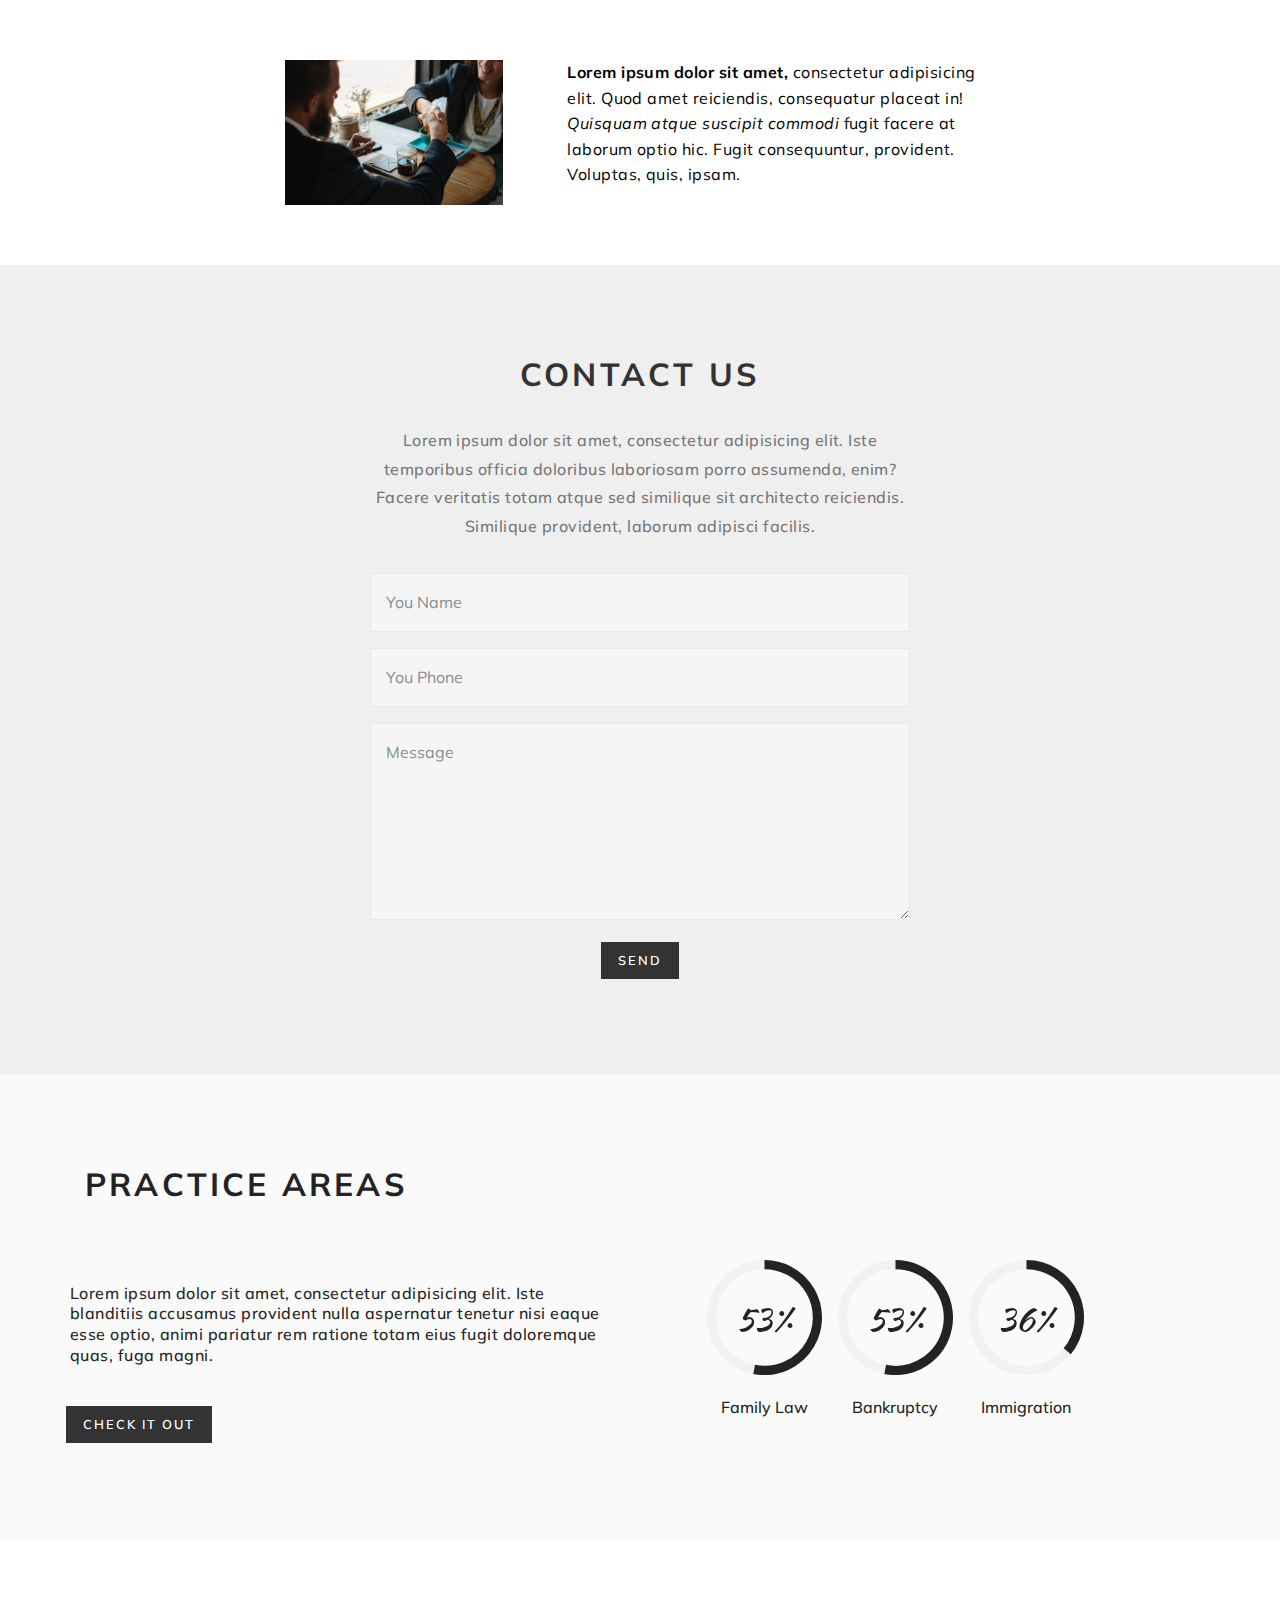
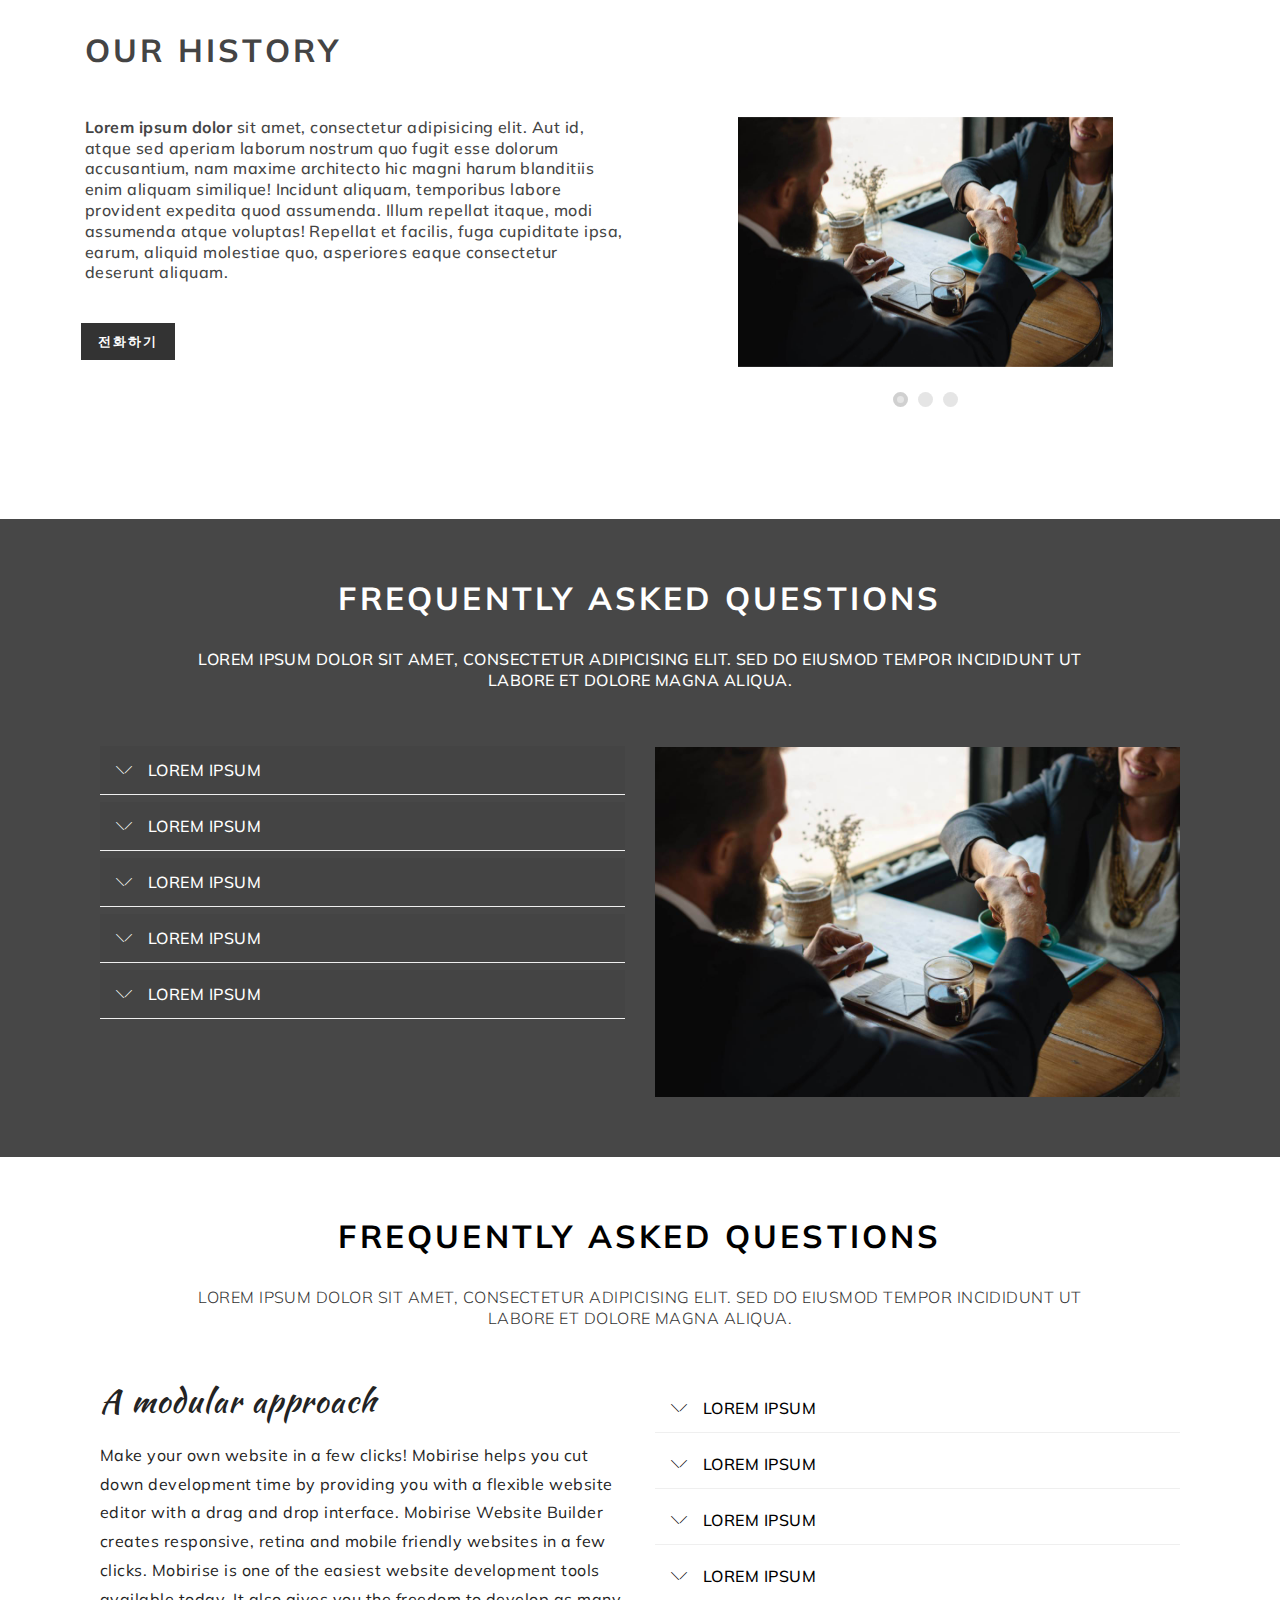
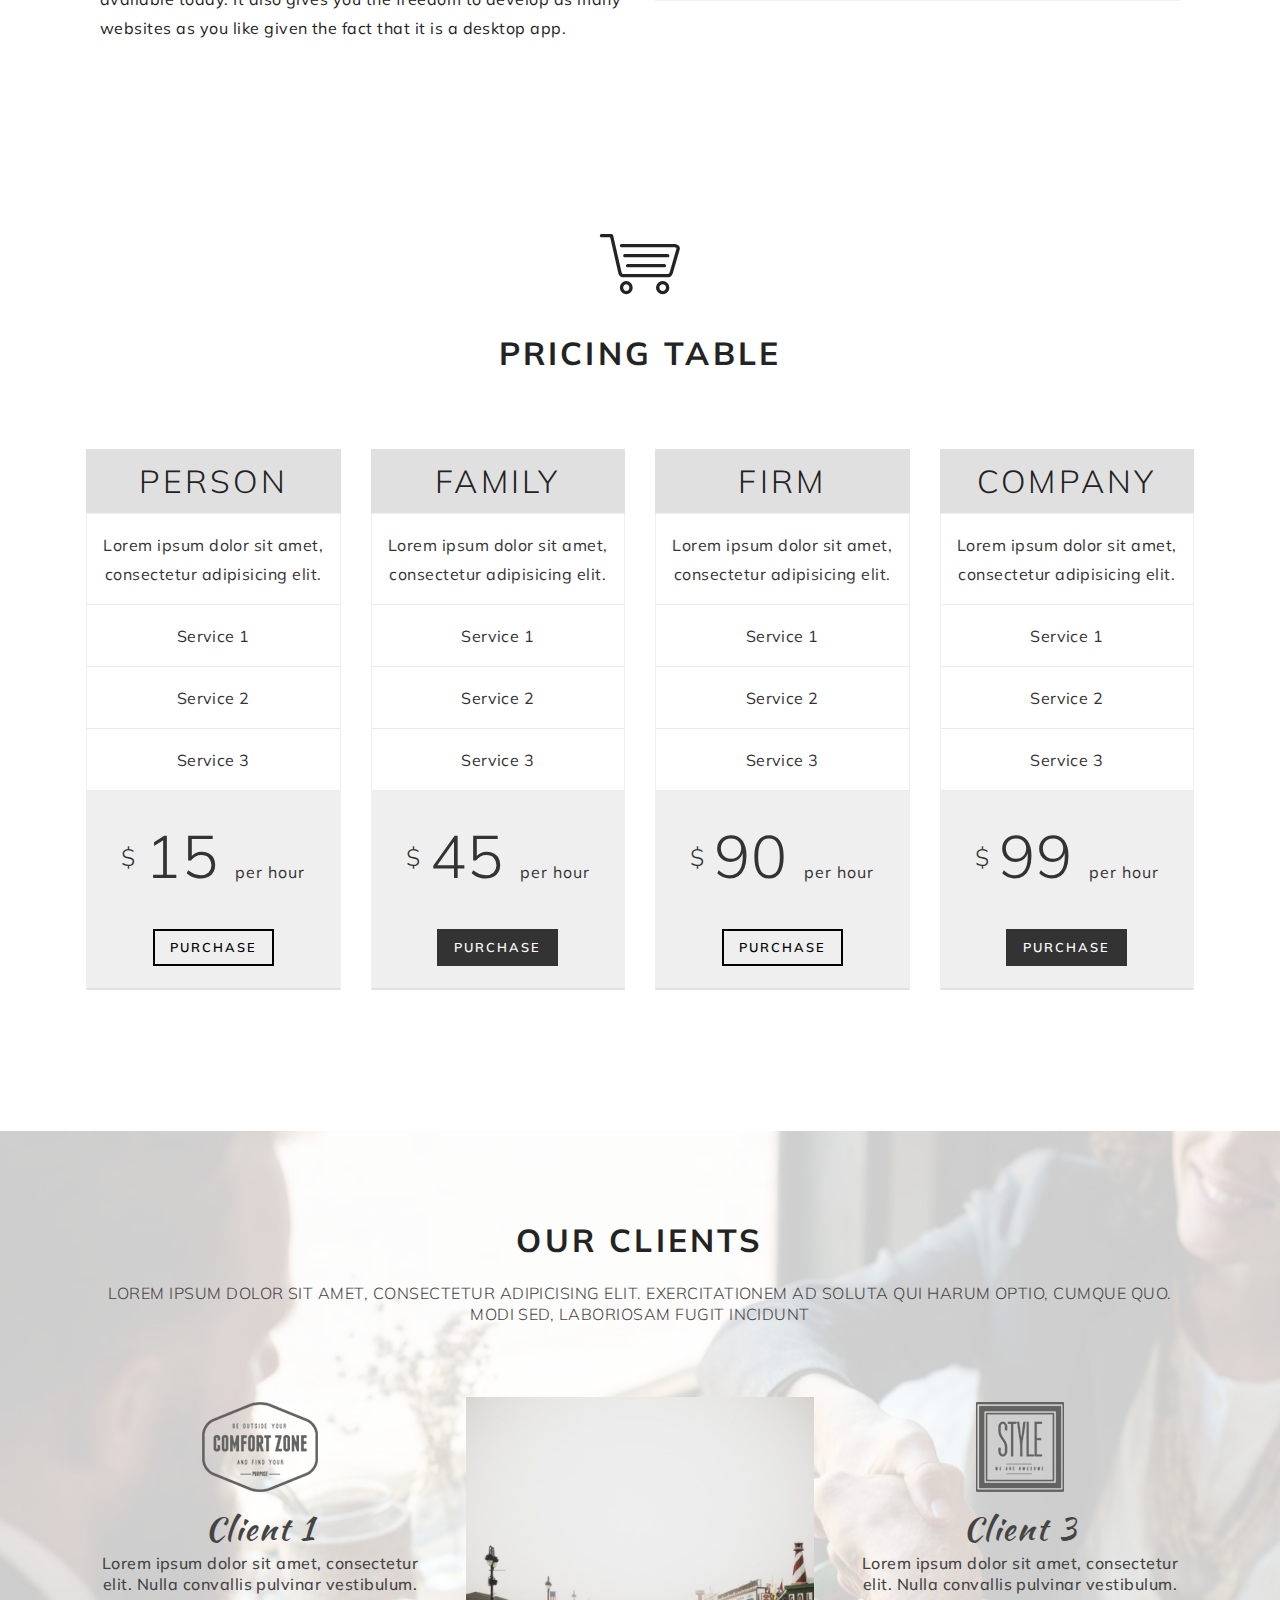
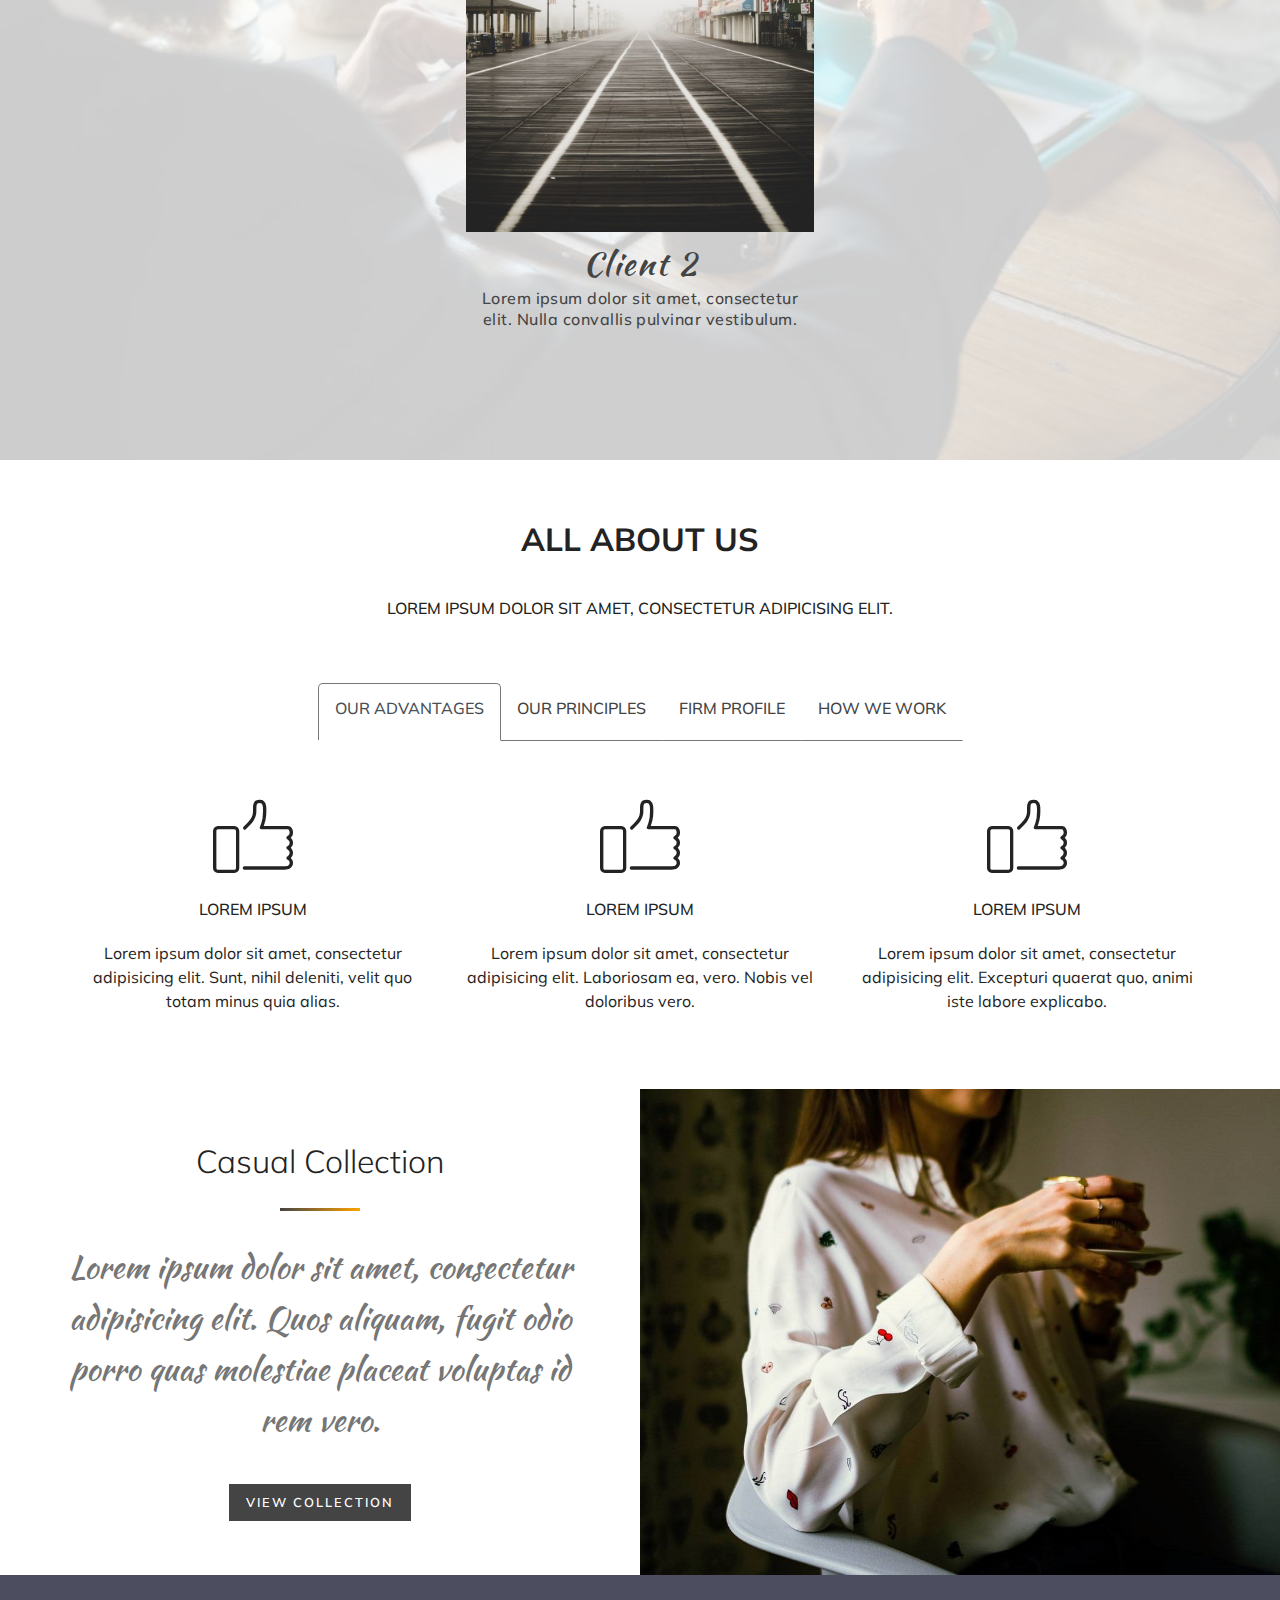
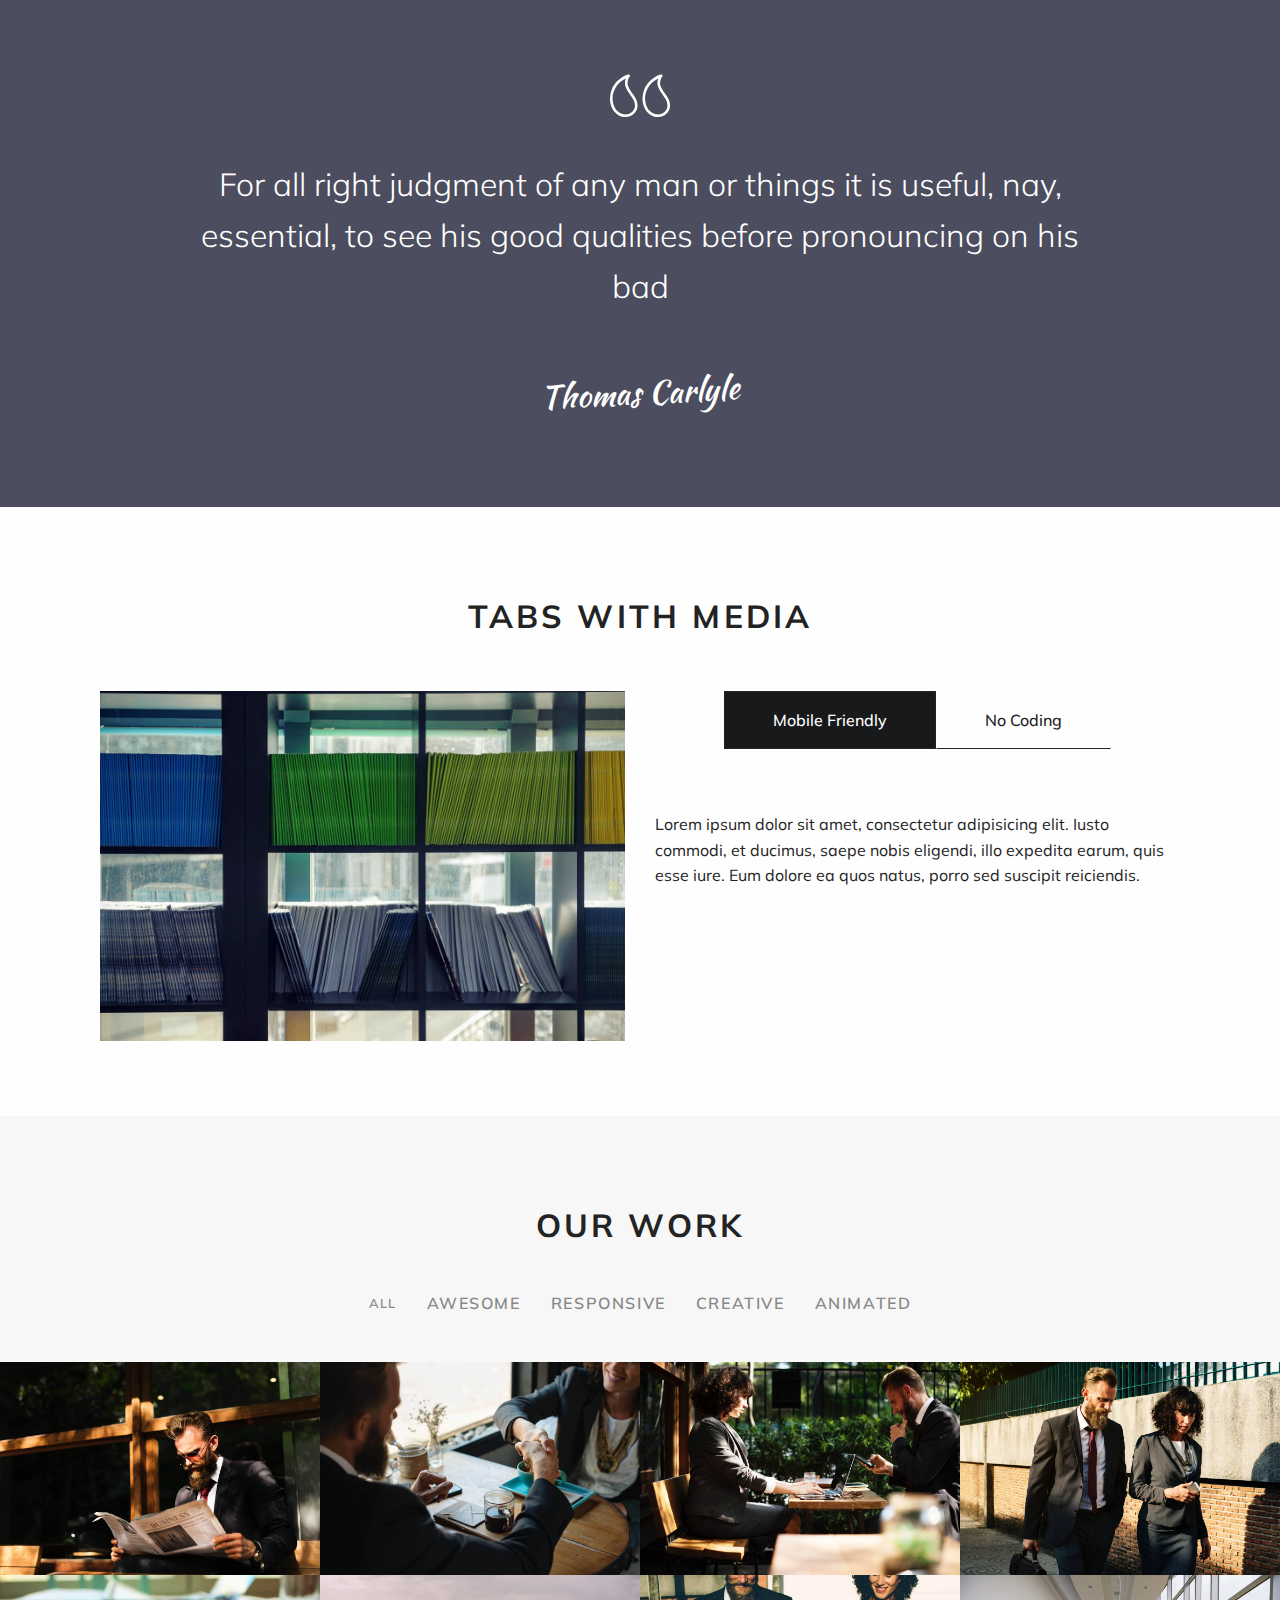
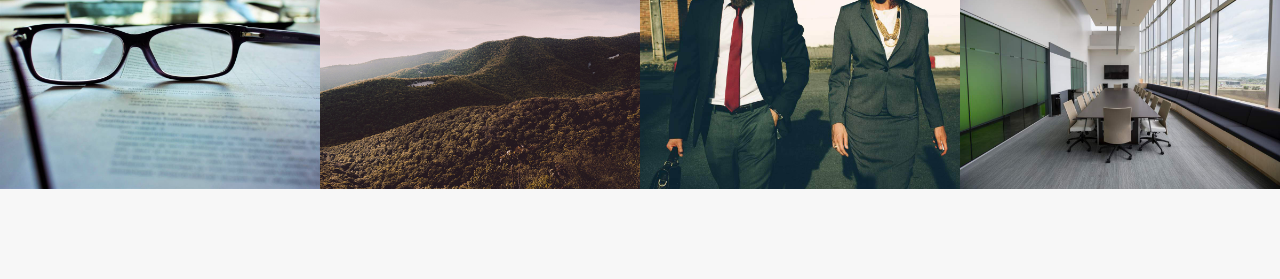
==== commit 974c2e3e: "create github pages" ====
--- a/index.html
+++ b/index.html
@@ -62,7 +62,7 @@
 <!-- /Google Analytics -->
 
 
-<section class="mbr-section content6 cid-qC4al5zZ8u" id="article4-0" data-rv-view="157">
+<section class="mbr-section content6 cid-qC4al5zZ8u" id="article4-0" data-rv-view="234">
     
      
     
@@ -86,7 +86,7 @@
     </div>
 </section>
 
-<section class="mbr-section form3 cid-qC6jjSm2N0" id="form3-u" data-rv-view="159">
+<section class="mbr-section form3 cid-qC6jjSm2N0" id="form3-u" data-rv-view="236">
 
     
 
@@ -102,7 +102,7 @@
                 Lorem ipsum dolor sit amet, consectetur adipisicing elit. Iste temporibus officia doloribus laboriosam porro assumenda, enim? Facere veritatis totam atque sed similique sit architecto reiciendis. Similique provident, laborum adipisci facilis.
             </h3>
             <div data-form-alert="" hidden="">Thanks for filling out the form!</div>    
-            <form class="mbr-form" action="https://mobirise.com/" method="post" data-form-title="Mobirise Form"><input type="hidden" data-form-email="true" value="jrcQ1WrzD2BrZ05wKv/3q5DaGzfAN5ZEGYXDcaa2q29yiNeFYPv+ttB8powsCV0YKK4MWJDf4cj/hslXlCgw+z3WMIjREZC8MfhpzTfvyrNaBFLmez98JSl1MZUZHUES">
+            <form class="mbr-form" action="https://mobirise.com/" method="post" data-form-title="Mobirise Form"><input type="hidden" data-form-email="true" value="ZfHPuY+F0ARIb5/Yk7/lgqSiy/49Uaxac5236fMCS9lx2bBLUb74ZLEh8OBVFJjCiOQM6iCLxSsQLxl/FkEAzWtyuKlGzDRDzwHbS+MXFBOU/VjwNSRo8fiPRPLl35+I">
                 <div class="row row-sm-offset">
                     <div class="col-md-12 multi-horizontal" data-for="name">
                         <div class="form-group">        
@@ -126,7 +126,7 @@
   </div>      
 </section>
 
-<section class="progress1 cid-qC4amMazga" id="progress1-2" data-rv-view="162">
+<section class="progress1 cid-qC4amMazga" id="progress1-2" data-rv-view="239">
  
      
 
@@ -188,7 +188,7 @@
     </div>    
 </section>
 
-<section class="clients slider1 cid-qC53K2tkqv" id="slider1-f" data-rv-view="165">
+<section class="clients slider1 cid-qC53K2tkqv" id="slider1-f" data-rv-view="242">
       
 
     
@@ -254,7 +254,7 @@
     </div>
 </section>
 
-<section class="accordion1 cid-qC4ayVHCT3 mbr-parallax-background" id="accordion1-6" data-rv-view="175">
+<section class="accordion1 cid-qC4ayVHCT3 mbr-parallax-background" id="accordion1-6" data-rv-view="252">
 
     
 
@@ -370,7 +370,7 @@
     </div>         
 </section>
 
-<section class="accordion2 cid-qC4aAndZYr" id="accordion2-7" data-rv-view="178">
+<section class="accordion2 cid-qC4aAndZYr" id="accordion2-7" data-rv-view="255">
 
     
 
@@ -479,7 +479,7 @@
     </div>         
 </section>
 
-<section class="cid-qC4avER1RZ" id="pricing-tables1-4" data-rv-view="181">
+<section class="cid-qC4avER1RZ" id="pricing-tables1-4" data-rv-view="258">
 
     
 
@@ -655,7 +655,7 @@
     </div>
 </section>
 
-<section class="features3 cid-qC4ark90Ai" id="clients1-3" data-rv-view="184">
+<section class="features3 cid-qC4ark90Ai" id="clients1-3" data-rv-view="261">
 
      
 
@@ -731,7 +731,7 @@
     </div>
 </section>
 
-<section class="tabs3 cid-qC4aF80mko" id="tabs2-8" data-rv-view="187">
+<section class="tabs3 cid-qC4aF80mko" id="tabs2-8" data-rv-view="264">
 
     
 
@@ -1033,7 +1033,7 @@
     </div>
 </section>
 
-<section class="features2 cid-qC4aN9hrrx" id="features2-a" data-rv-view="190">
+<section class="features2 cid-qC4aN9hrrx" id="features2-a" data-rv-view="267">
 
     
 
@@ -1042,7 +1042,7 @@
         <div class="row main align-items-center">
             <div class="col-md-6 image-element align-self-stretch">
                 <div class="img-wrap" style="width: 80%; height: 80%;">
-                    <img src="assets/images/021.jpg" media-simple="true">
+                    <img src="assets/images/022.jpg" media-simple="true">
                 </div>
             </div>
             <div class="col-md-6 text-element">
@@ -1067,7 +1067,7 @@
     </div>          
 </section>
 
-<section class="cid-qC4aPFMexY mbr-parallax-background" id="article1-b" data-rv-view="193">
+<section class="cid-qC4aPFMexY mbr-parallax-background" id="article1-b" data-rv-view="270">
 
     
 
@@ -1090,7 +1090,7 @@
     </div>
 </section>
 
-<section class="tabs2 cid-qC4aKrn4zr mbr-parallax-background" id="tabs3-9" data-rv-view="196">
+<section class="tabs2 cid-qC4aKrn4zr mbr-parallax-background" id="tabs3-9" data-rv-view="273">
 
     
 
@@ -1180,7 +1180,7 @@
     </div>
 </section>
 
-<section class="mbr-gallery mbr-slider-carousel cid-qC4alKq7Wi" id="slider2-1" data-rv-view="199">
+<section class="mbr-gallery mbr-slider-carousel cid-qC4alKq7Wi" id="slider2-1" data-rv-view="276">
 
     
     <div class="container">
@@ -1213,7 +1213,11 @@
   <script src="assets/mobirise-gallery/script.js"></script>
   <script src="assets/formoid/formoid.min.js"></script>
   
-  <!-- Google Tag Manager (noscript) -->
+  <script>
+  fbq('track', 'Lead');
+</script>
+
+<!-- Google Tag Manager (noscript) -->
 <noscript><iframe src="https://www.googletagmanager.com/ns.html?id=GTM-P65DHPK"
 height="0" width="0" style="display:none;visibility:hidden"></iframe></noscript>
 <!-- End Google Tag Manager (noscript) -->
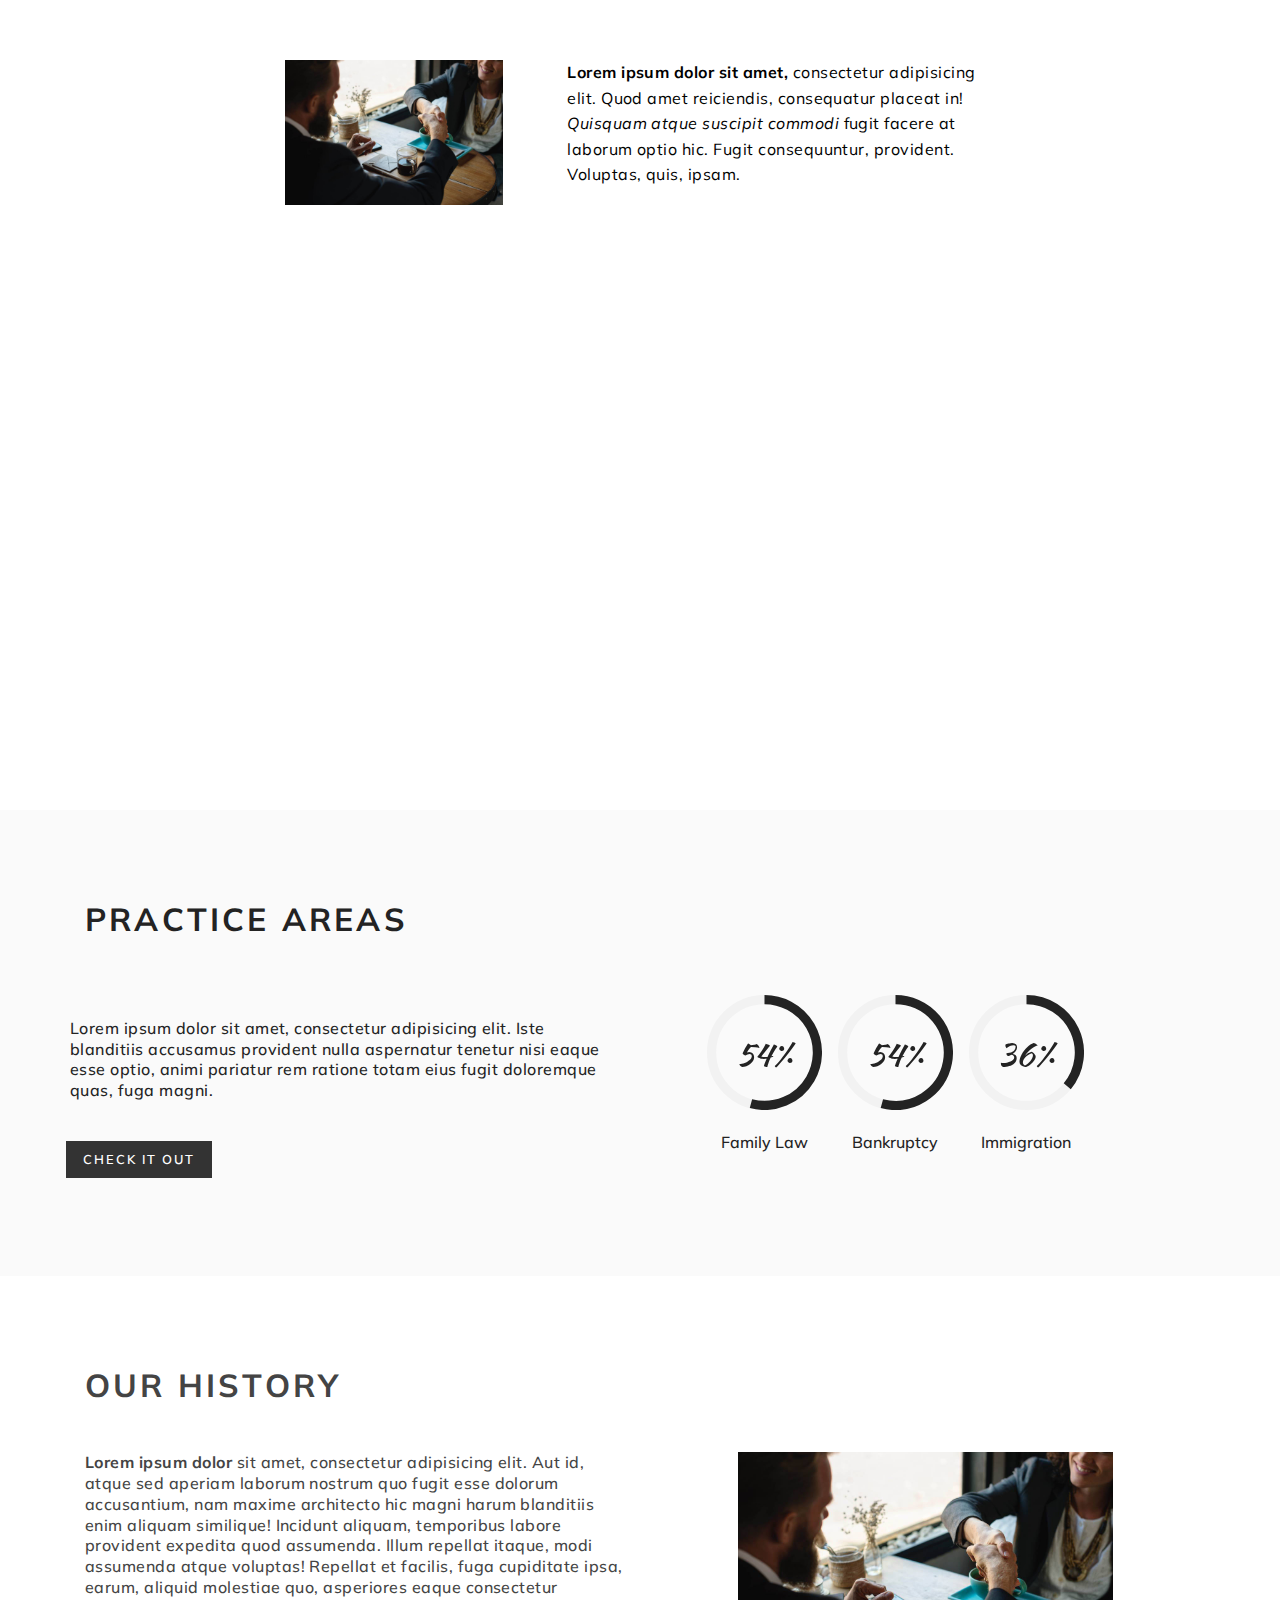
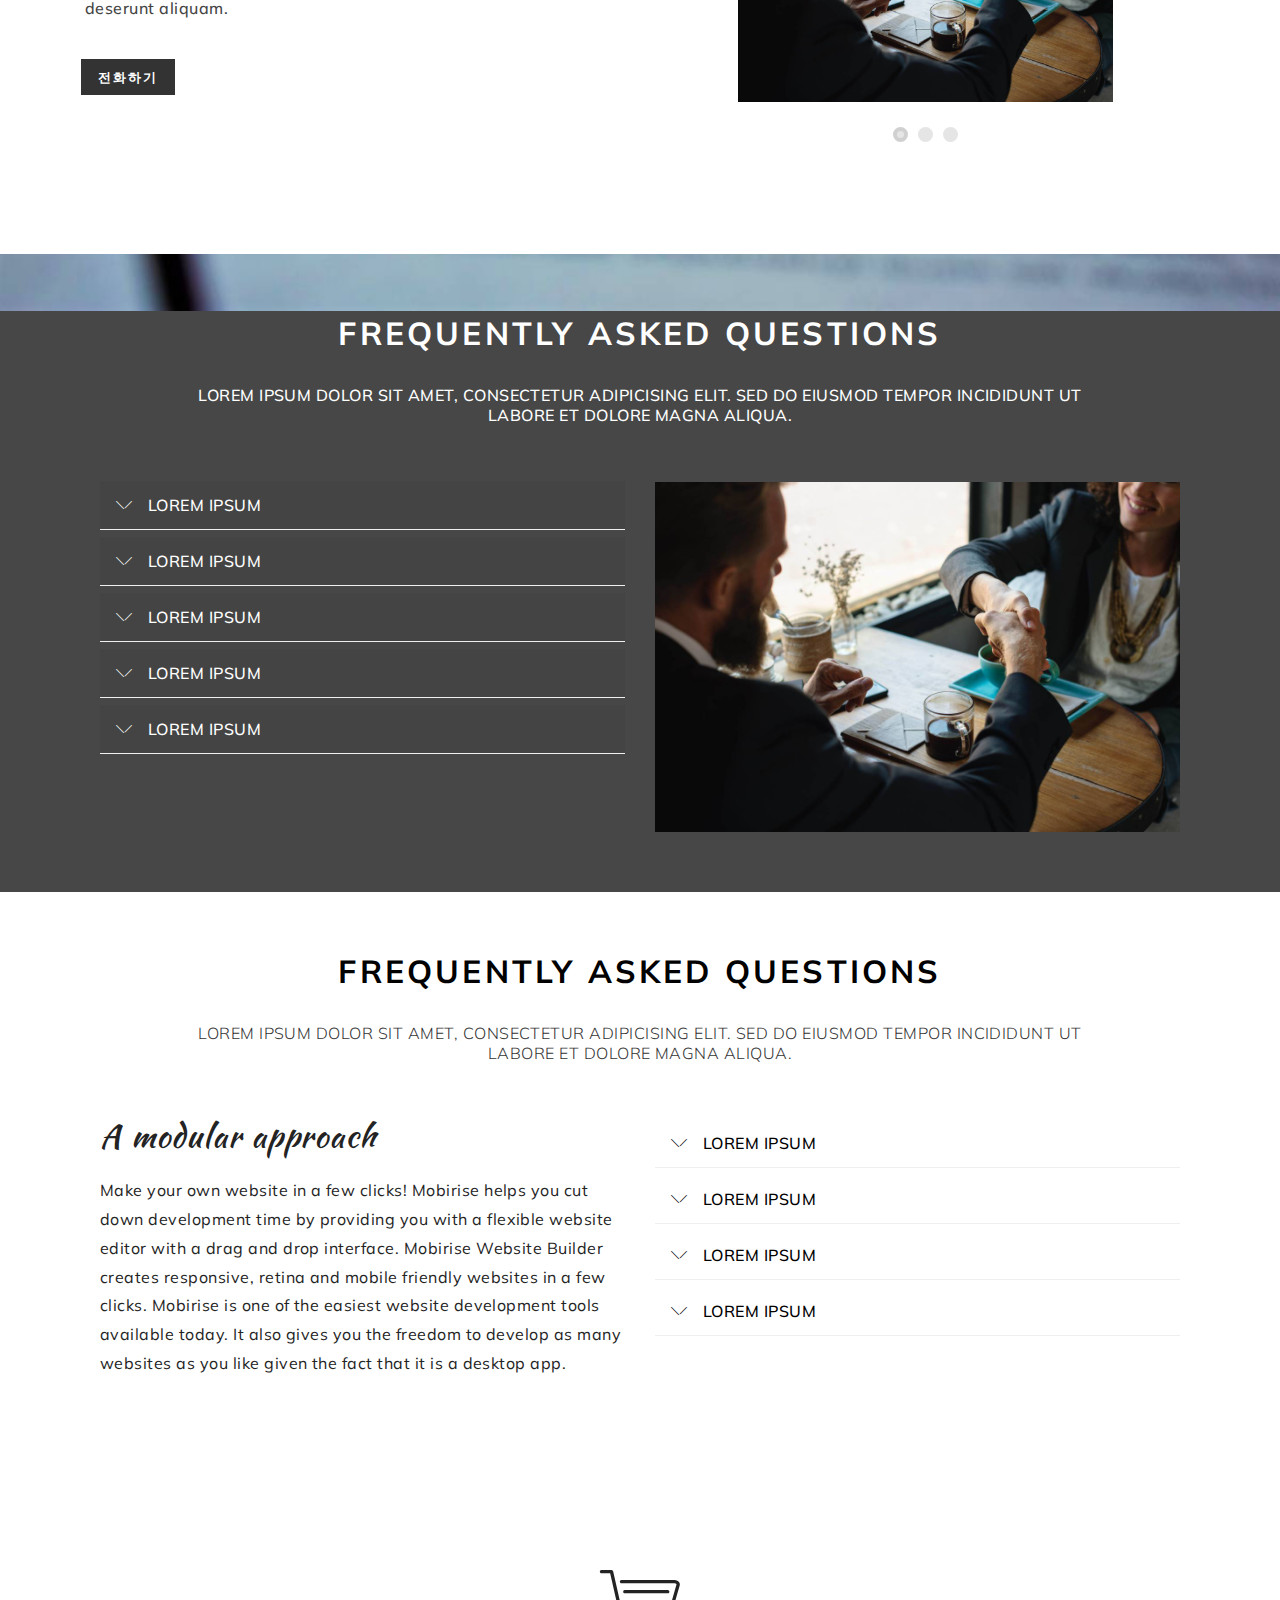
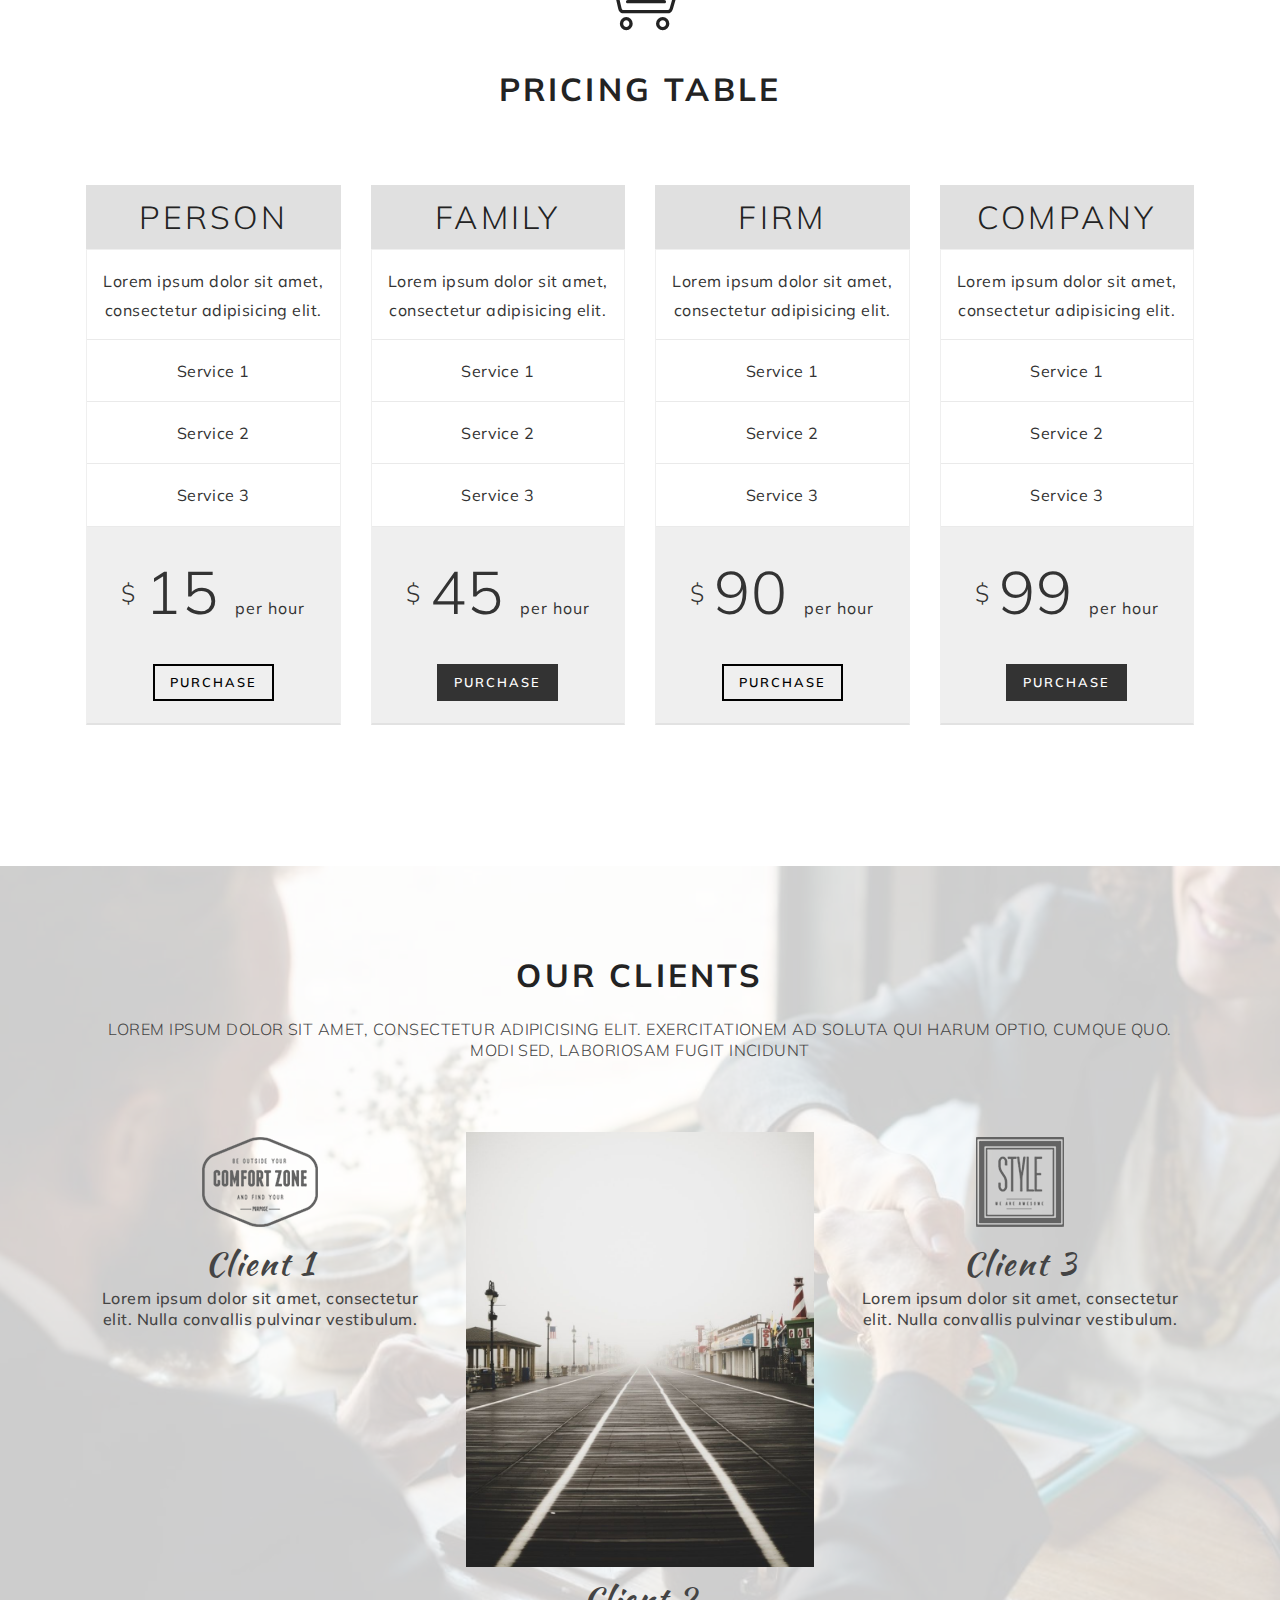
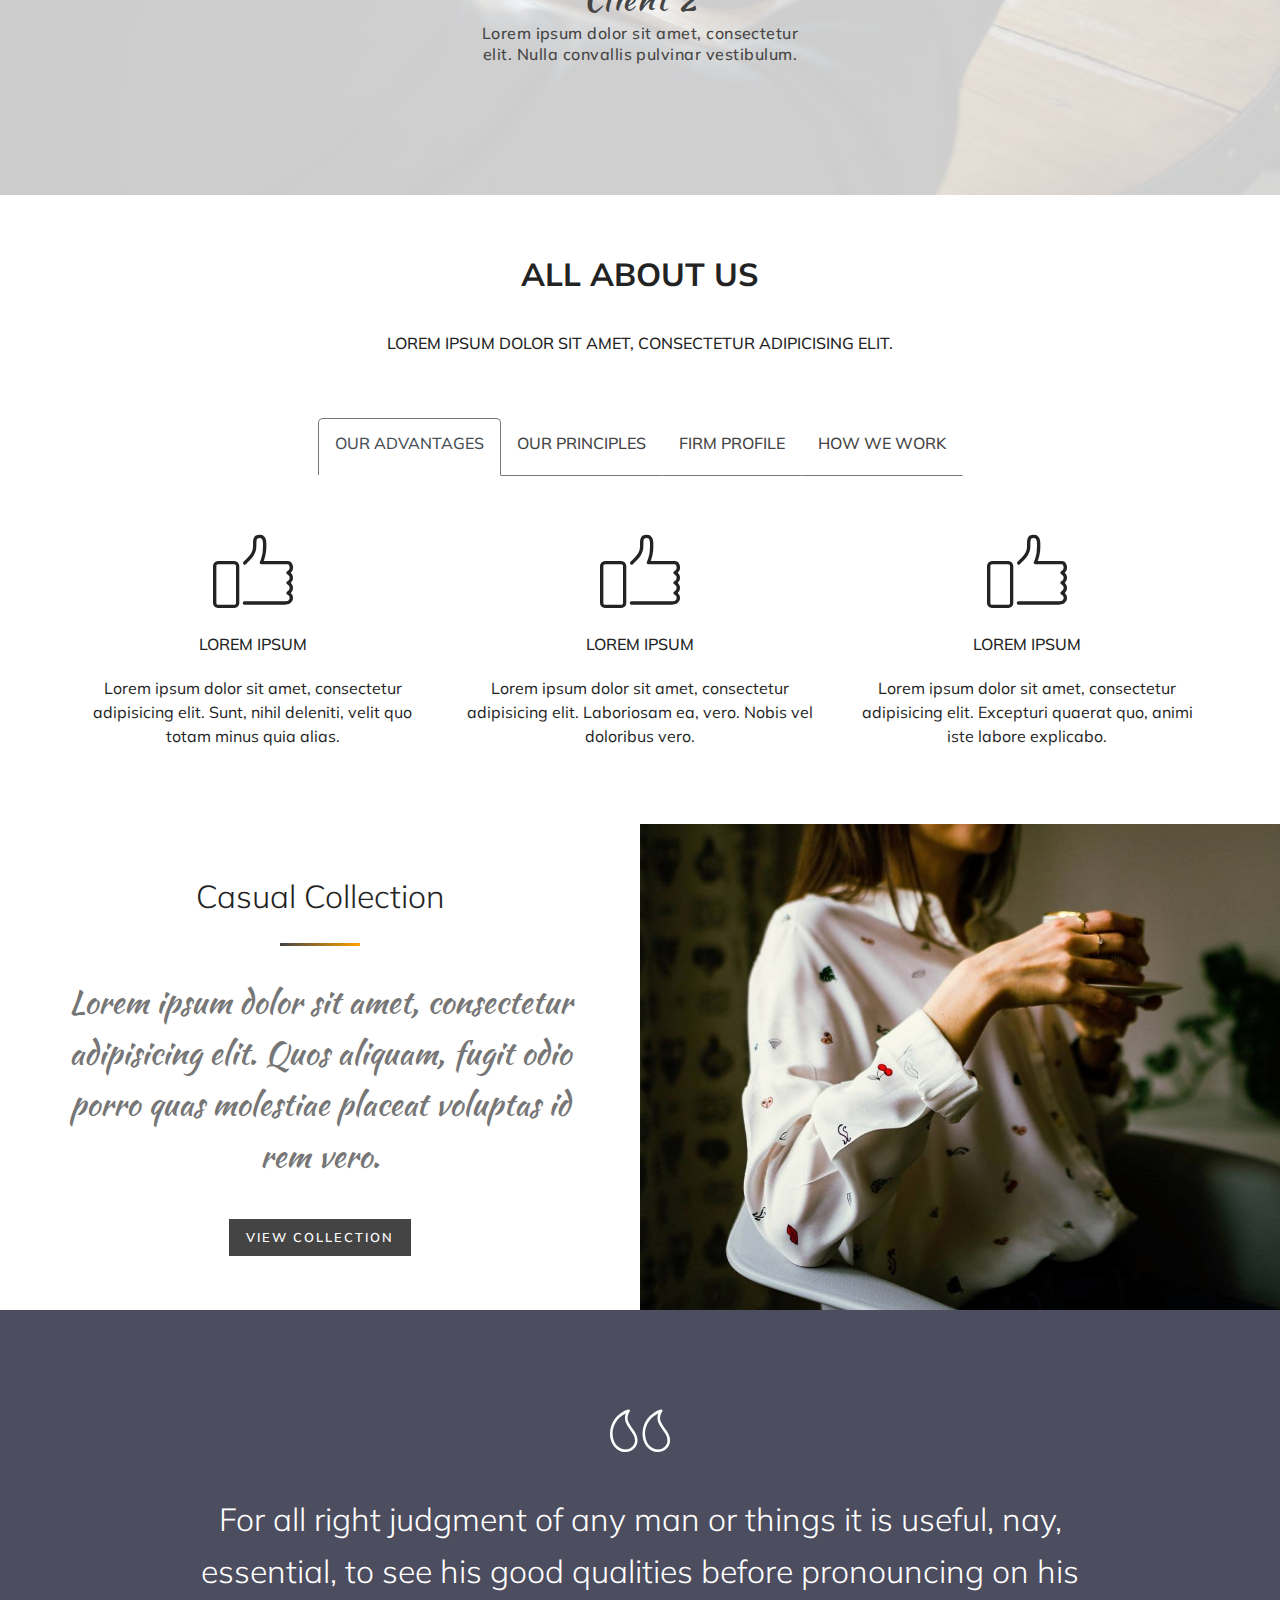
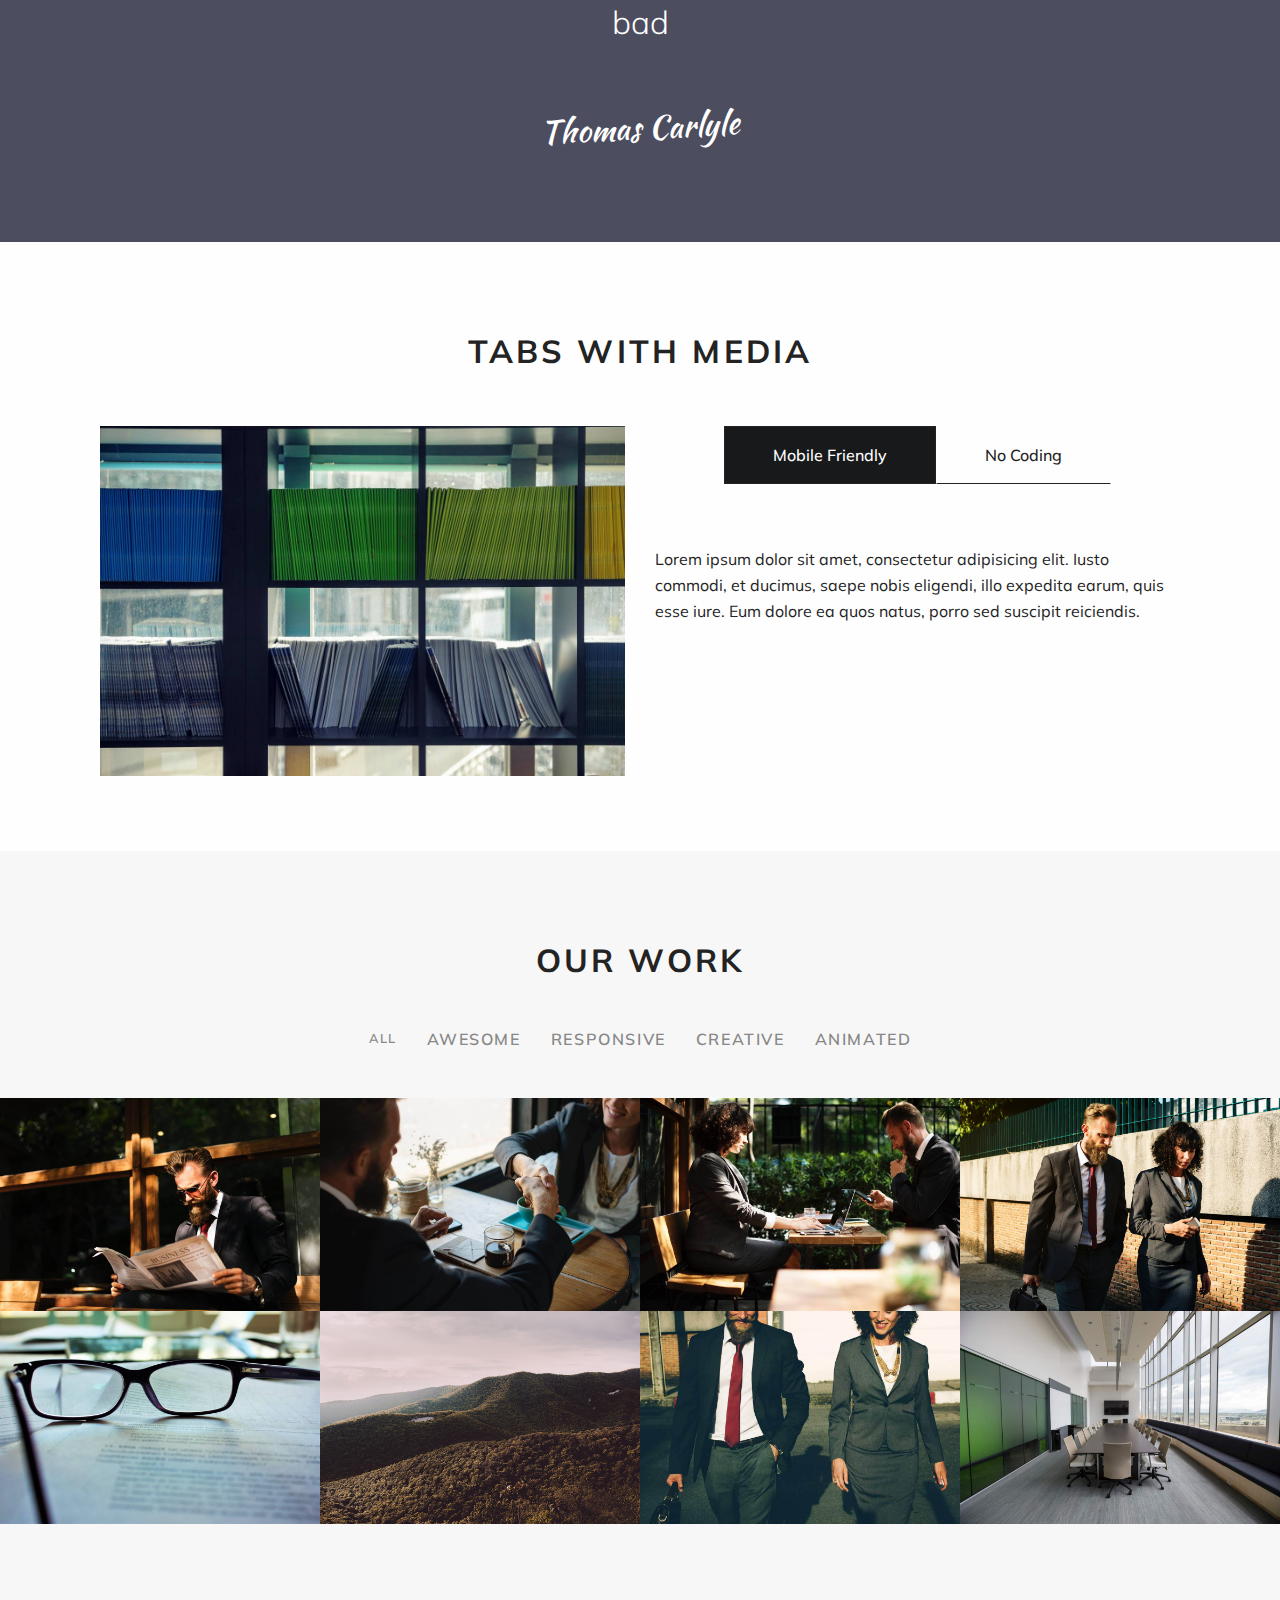
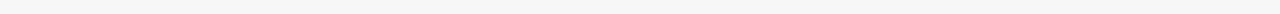
==== commit c3a0bc2d: "create github pages" ====
--- a/index.html
+++ b/index.html
@@ -9,8 +9,8 @@
   <link rel="shortcut icon" href="assets/images/logo.png" type="image/x-icon">
   <meta name="description" content="">
   <title>Home</title>
+  <link rel="stylesheet" href="https://fonts.googleapis.com/css?family=Rubik:300,300i,400,400i,500,500i,700,700i,900,900i">
   <link rel="stylesheet" href="assets/web/assets/mobirise-icons/mobirise-icons.css">
-  <link rel="stylesheet" href="https://fonts.googleapis.com/css?family=Rubik:300,300i,400,400i,500,500i,700,700i,900,900i">
   <link rel="stylesheet" href="assets/tether/tether.min.css">
   <link rel="stylesheet" href="assets/bootstrap/css/bootstrap.min.css">
   <link rel="stylesheet" href="assets/bootstrap/css/bootstrap-grid.min.css">
@@ -62,7 +62,7 @@
 <!-- /Google Analytics -->
 
 
-<section class="mbr-section content6 cid-qC4al5zZ8u" id="article4-0" data-rv-view="234">
+<section class="mbr-section content6 cid-qC4al5zZ8u" id="article4-0" data-rv-view="225">
     
      
     
@@ -86,47 +86,9 @@
     </div>
 </section>
 
-<section class="mbr-section form3 cid-qC6jjSm2N0" id="form3-u" data-rv-view="236">
-
-    
-
-    
-    <div class="container">
-        <div class="row justify-content-center">
-         
-        <div class="media-container-column col-lg-6 col-md-10 col-sm-12 align-center" data-form-type="formoid">
-            <h2 class="mbr-section-title mbr-fonts-style mbr-bold display-2">
-                CONTACT US
-            </h2>    
-            <h3 class="mbr-section-subtitle mbr-fonts-style display-7">
-                Lorem ipsum dolor sit amet, consectetur adipisicing elit. Iste temporibus officia doloribus laboriosam porro assumenda, enim? Facere veritatis totam atque sed similique sit architecto reiciendis. Similique provident, laborum adipisci facilis.
-            </h3>
-            <div data-form-alert="" hidden="">Thanks for filling out the form!</div>    
-            <form class="mbr-form" action="https://mobirise.com/" method="post" data-form-title="Mobirise Form"><input type="hidden" data-form-email="true" value="ZfHPuY+F0ARIb5/Yk7/lgqSiy/49Uaxac5236fMCS9lx2bBLUb74ZLEh8OBVFJjCiOQM6iCLxSsQLxl/FkEAzWtyuKlGzDRDzwHbS+MXFBOU/VjwNSRo8fiPRPLl35+I">
-                <div class="row row-sm-offset">
-                    <div class="col-md-12 multi-horizontal" data-for="name">
-                        <div class="form-group">        
-                            <input type="text" class="form-control" name="name" placeholder="You Name" data-form-field="Name" required="" id="name-form3-u">
-                        </div>
-                    </div>
-                    
-                    <div class="col-md-12 multi-horizontal" data-for="phone">
-                        <div class="form-group">       
-                            <input type="tel" class="form-control" name="phone" placeholder="You Phone" data-form-field="Phone" id="phone-form3-u">
-                        </div>
-                    </div>
-                </div>
-                <div class="form-group" data-for="message">        
-                    <textarea type="text" class="form-control" name="message" rows="7" placeholder="Message" data-form-field="Message" id="message-form3-u"></textarea>
-                </div>
-                <span class="input-group-btn"><button href="" type="submit" class="btn btn-form btn-black display-4">SEND</button></span>
-            </form>
-        </div>
-    </div>
-  </div>      
-</section>
-
-<section class="progress1 cid-qC4amMazga" id="progress1-2" data-rv-view="239">
+<div id="custom-html-z" custom-code="true" data-rv-view="150"> <iframe id="JotFormIFrame-73294303439458" onload="window.parent.scrollTo(0,0)" allowtransparency="true" src="https://form.jotform.me/73294303439458" frameborder="0" style="width: 1px; min-width: 100%; height:539px; border:none;" scrolling="no"> </iframe> <script type="text/javascript"> var ifr = document.getElementById("JotFormIFrame-73294303439458"); if(window.location.href && window.location.href.indexOf("?") > -1) { var get = window.location.href.substr(window.location.href.indexOf("?") + 1); if(ifr && get.length > 0) { var src = ifr.src; src = src.indexOf("?") > -1 ? src + "&" + get : src + "?" + get; ifr.src = src; } } window.handleIFrameMessage = function(e) { var args = e.data.split(":"); if (args.length > 2) { iframe = document.getElementById("JotFormIFrame-" + args[2]); } else { iframe = document.getElementById("JotFormIFrame"); } if (!iframe) return; switch (args[0]) { case "scrollIntoView": iframe.scrollIntoView(); break; case "setHeight": iframe.style.height = args[1] + "px"; break; case "collapseErrorPage": if (iframe.clientHeight > window.innerHeight) { iframe.style.height = window.innerHeight + "px"; } break; case "reloadPage": window.location.reload(); break; } var isJotForm = (e.origin.indexOf("jotform") > -1) ? true : false; if(isJotForm && "contentWindow" in iframe && "postMessage" in iframe.contentWindow) { var urls = {"docurl":encodeURIComponent(document.URL),"referrer":encodeURIComponent(document.referrer)}; iframe.contentWindow.postMessage(JSON.stringify({"type":"urls","value":urls}), "*"); } }; if (window.addEventListener) { window.addEventListener("message", handleIFrameMessage, false); } else if (window.attachEvent) { window.attachEvent("onmessage", handleIFrameMessage); } </script></div>
+
+<section class="progress1 cid-qC4amMazga" id="progress1-2" data-rv-view="227">
  
      
 
@@ -188,7 +150,7 @@
     </div>    
 </section>
 
-<section class="clients slider1 cid-qC53K2tkqv" id="slider1-f" data-rv-view="242">
+<section class="clients slider1 cid-qC53K2tkqv" id="slider1-f" data-rv-view="230">
       
 
     
@@ -254,7 +216,7 @@
     </div>
 </section>
 
-<section class="accordion1 cid-qC4ayVHCT3 mbr-parallax-background" id="accordion1-6" data-rv-view="252">
+<section class="accordion1 cid-qC4ayVHCT3 mbr-parallax-background" id="accordion1-6" data-rv-view="240">
 
     
 
@@ -370,7 +332,7 @@
     </div>         
 </section>
 
-<section class="accordion2 cid-qC4aAndZYr" id="accordion2-7" data-rv-view="255">
+<section class="accordion2 cid-qC4aAndZYr" id="accordion2-7" data-rv-view="243">
 
     
 
@@ -391,17 +353,17 @@
         <div class="media-container-row pt-5">
             <div class="col-md-6">
             <div class="accordion-content">
-                <div id="bootstrap-accordion_5" class="panel-group accordionStyles accordion " role="tablist" aria-multiselectable="true">
+                <div id="bootstrap-accordion_3" class="panel-group accordionStyles accordion " role="tablist" aria-multiselectable="true">
                         <div class="card">
                             <div class="card-header" role="tab" id="headingOne">
-                                <a role="button" class="collapsed panel-title text-black" data-toggle="collapse" data-parent="#bootstrap-accordion_5" data-core="" href="#collapse1_5" aria-expanded="false" aria-controls="collapse1">
+                                <a role="button" class="collapsed panel-title text-black" data-toggle="collapse" data-parent="#bootstrap-accordion_3" data-core="" href="#collapse1_3" aria-expanded="false" aria-controls="collapse1">
                                     <span class="sign mbr-iconfont mbri-arrow-down inactive"></span>
                                     <h4 class="mbr-fonts-style header-text display-7">
                                         LOREM IPSUM
                                     </h4>
                                 </a>
                             </div>
-                            <div id="collapse1_5" class="panel-collapse noScroll collapse" role="tabpanel" aria-labelledby="headingOne">
+                            <div id="collapse1_3" class="panel-collapse noScroll collapse" role="tabpanel" aria-labelledby="headingOne">
                                 <div class="panel-body p-4">
                                     <p class="mbr-fonts-style panel-text display-7">
                                        Lorem ipsum dolor sit amet, consectetur adipisicing elit. Voluptatibus, voluptas explicabo molestiae tempore natus velit sed aliquam ut! Culpa asperiores, error ullam qui! Commodi nobis distinctio aperiam totam perferendis quas.</p>
@@ -411,7 +373,7 @@
                 
                         <div class="card">
                             <div class="card-header" role="tab" id="headingTwo">
-                                <a role="button" class="collapsed panel-title text-black" data-toggle="collapse" data-parent="#bootstrap-accordion_5" data-core="" href="#collapse2_5" aria-expanded="false" aria-controls="collapse2">
+                                <a role="button" class="collapsed panel-title text-black" data-toggle="collapse" data-parent="#bootstrap-accordion_3" data-core="" href="#collapse2_3" aria-expanded="false" aria-controls="collapse2">
                                     <span class="sign mbr-iconfont mbri-arrow-down inactive"></span>
                                     <h4 class="mbr-fonts-style header-text display-7">
                                         LOREM IPSUM
@@ -419,7 +381,7 @@
                                 </a>
                                 
                             </div>
-                            <div id="collapse2_5" class="panel-collapse noScroll collapse" role="tabpanel" aria-labelledby="headingTwo">
+                            <div id="collapse2_3" class="panel-collapse noScroll collapse" role="tabpanel" aria-labelledby="headingTwo">
                                 <div class="panel-body p-4">
                                     <p class="mbr-fonts-style panel-text display-7">
                                        Lorem ipsum dolor sit amet, consectetur adipisicing elit. Id ullam sint repellat! Aliquid, odio magni ab rem eos odit, deleniti laboriosam voluptas inventore, iste suscipit sed ipsa! Ut aliquam, alias.</p>
@@ -429,14 +391,14 @@
                 
                         <div class="card">
                             <div class="card-header" role="tab" id="headingThree">
-                                <a role="button" class="collapsed panel-title text-black" data-toggle="collapse" data-parent="#bootstrap-accordion_5" data-core="" href="#collapse3_5" aria-expanded="false" aria-controls="collapse3">
+                                <a role="button" class="collapsed panel-title text-black" data-toggle="collapse" data-parent="#bootstrap-accordion_3" data-core="" href="#collapse3_3" aria-expanded="false" aria-controls="collapse3">
                                     <span class="sign mbr-iconfont mbri-arrow-down inactive"></span>
                                     <h4 class="mbr-fonts-style header-text display-7">
                                         LOREM IPSUM
                                     </h4>
                                 </a>
                             </div>
-                            <div id="collapse3_5" class="panel-collapse noScroll collapse" role="tabpanel" aria-labelledby="headingThree">
+                            <div id="collapse3_3" class="panel-collapse noScroll collapse" role="tabpanel" aria-labelledby="headingThree">
                                 <div class="panel-body p-4">
                                     <p class="mbr-fonts-style panel-text display-7">
                                        Lorem ipsum dolor sit amet, consectetur adipisicing elit. Illum sed exercitationem reiciendis suscipit sunt enim, tempore ex debitis fuga dolorum aliquid ea libero atque optio. Molestiae ullam at, quasi alias.</p>
@@ -446,14 +408,14 @@
                 
                         <div class="card">
                             <div class="card-header" role="tab" id="headingThree">
-                                <a role="button" class="collapsed panel-title text-black" data-toggle="collapse" data-parent="#bootstrap-accordion_5" data-core="" href="#collapse4_5" aria-expanded="false" aria-controls="collapse4">
+                                <a role="button" class="collapsed panel-title text-black" data-toggle="collapse" data-parent="#bootstrap-accordion_3" data-core="" href="#collapse4_3" aria-expanded="false" aria-controls="collapse4">
                                     <span class="sign mbr-iconfont mbri-arrow-down inactive"></span>
                                     <h4 class="mbr-fonts-style header-text display-7">
                                         LOREM IPSUM
                                     </h4>
                                 </a>
                             </div>
-                            <div id="collapse4_5" class="panel-collapse noScroll collapse" role="tabpanel" aria-labelledby="headingThree">
+                            <div id="collapse4_3" class="panel-collapse noScroll collapse" role="tabpanel" aria-labelledby="headingThree">
                                 <div class="panel-body p-4">
                                     <p class="mbr-fonts-style panel-text display-7">
                                        Lorem ipsum dolor sit amet, consectetur adipisicing elit. Voluptate veniam accusamus eaque recusandae modi velit a praesentium ipsa animi facilis repellendus magnam aliquam, numquam debitis fuga laboriosam, quos aut adipisci.</p>
@@ -479,7 +441,7 @@
     </div>         
 </section>
 
-<section class="cid-qC4avER1RZ" id="pricing-tables1-4" data-rv-view="258">
+<section class="cid-qC4avER1RZ" id="pricing-tables1-4" data-rv-view="246">
 
     
 
@@ -655,7 +617,7 @@
     </div>
 </section>
 
-<section class="features3 cid-qC4ark90Ai" id="clients1-3" data-rv-view="261">
+<section class="features3 cid-qC4ark90Ai" id="clients1-3" data-rv-view="249">
 
      
 
@@ -731,7 +693,7 @@
     </div>
 </section>
 
-<section class="tabs3 cid-qC4aF80mko" id="tabs2-8" data-rv-view="264">
+<section class="tabs3 cid-qC4aF80mko" id="tabs2-8" data-rv-view="252">
 
     
 
@@ -1033,7 +995,7 @@
     </div>
 </section>
 
-<section class="features2 cid-qC4aN9hrrx" id="features2-a" data-rv-view="267">
+<section class="features2 cid-qC4aN9hrrx" id="features2-a" data-rv-view="255">
 
     
 
@@ -1067,7 +1029,7 @@
     </div>          
 </section>
 
-<section class="cid-qC4aPFMexY mbr-parallax-background" id="article1-b" data-rv-view="270">
+<section class="cid-qC4aPFMexY mbr-parallax-background" id="article1-b" data-rv-view="258">
 
     
 
@@ -1090,7 +1052,7 @@
     </div>
 </section>
 
-<section class="tabs2 cid-qC4aKrn4zr mbr-parallax-background" id="tabs3-9" data-rv-view="273">
+<section class="tabs2 cid-qC4aKrn4zr mbr-parallax-background" id="tabs3-9" data-rv-view="261">
 
     
 
@@ -1180,7 +1142,7 @@
     </div>
 </section>
 
-<section class="mbr-gallery mbr-slider-carousel cid-qC4alKq7Wi" id="slider2-1" data-rv-view="276">
+<section class="mbr-gallery mbr-slider-carousel cid-qC4alKq7Wi" id="slider2-1" data-rv-view="264">
 
     
     <div class="container">
@@ -1199,19 +1161,18 @@
 
 
   <script src="assets/web/assets/jquery/jquery.min.js"></script>
+  <script src="assets/popper/popper.min.js"></script>
   <script src="assets/tether/tether.min.js"></script>
-  <script src="assets/popper/popper.min.js"></script>
   <script src="assets/bootstrap/js/bootstrap.min.js"></script>
-  <script src="assets/as-pie-progress/jquery-as-pie-progress.min.js"></script>
   <script src="assets/smooth-scroll/smooth-scroll.js"></script>
+  <script src="assets/bootstrap-carousel-swipe/bootstrap-carousel-swipe.js"></script>
+  <script src="assets/jarallax/jarallax.min.js"></script>
   <script src="assets/masonry/masonry.pkgd.min.js"></script>
   <script src="assets/imagesloaded/imagesloaded.pkgd.min.js"></script>
-  <script src="assets/jarallax/jarallax.min.js"></script>
-  <script src="assets/bootstrap-carousel-swipe/bootstrap-carousel-swipe.js"></script>
+  <script src="assets/as-pie-progress/jquery-as-pie-progress.min.js"></script>
   <script src="assets/theme/js/script.js"></script>
   <script src="assets/mobirise-gallery/player.min.js"></script>
   <script src="assets/mobirise-gallery/script.js"></script>
-  <script src="assets/formoid/formoid.min.js"></script>
   
   <script>
   fbq('track', 'Lead');
--- a/assets/mobirise/css/mbr-additional.css
+++ b/assets/mobirise/css/mbr-additional.css
@@ -754,61 +754,11 @@
   color: #000000;
   letter-spacing: 0.03em;
 }
-.cid-qC6jjSm2N0 {
-  padding-top: 90px;
-  padding-bottom: 90px;
-  background-color: #efefef;
-}
-.cid-qC6jjSm2N0 .title {
-  margin-bottom: 2rem;
-}
-.cid-qC6jjSm2N0 a:not([href]):not([tabindex]) {
-  color: #fff;
-  border-radius: 3px;
-}
-.cid-qC6jjSm2N0 a.btn-white:not([href]):not([tabindex]) {
-  color: #333;
-}
-.cid-qC6jjSm2N0 .multi-horizontal {
-  flex-grow: 1;
-  -webkit-flex-grow: 1;
-  max-width: 100%;
-}
-.cid-qC6jjSm2N0 .input-group-btn {
-  display: block;
-}
-.cid-qC6jjSm2N0 h2 {
-  color: #333;
-  letter-spacing: 0.1em;
-  margin-bottom: 2rem;
-}
-.cid-qC6jjSm2N0 h3 {
-  color: #767676;
-  letter-spacing: 0.03em;
-  line-height: 1.8;
-  margin-bottom: 2rem;
-}
-.cid-qC6jjSm2N0 .mbr-section-subtitle P {
-  text-align: left;
-}
-.cid-qC6jjSm2N0 .mbr-form input,
-.cid-qC6jjSm2N0 textarea {
-  border-radius: 0px;
-  padding-left: 15px;
-}
-@media (max-width: 991px) {
-  .cid-qC6jjSm2N0 h2 {
-    text-align: center;
-  }
-  .cid-qC6jjSm2N0 h3 {
-    text-align: center;
-  }
-  .cid-qC6jjSm2N0 .input-group-btn {
-    text-align: center;
-  }
-  .cid-qC6jjSm2N0 .social-list {
-    text-align: center;
-  }
+#custom-html-z {
+  /* Type valid CSS here */
+}
+#custom-html-z .my-image {
+  width: 100%;
 }
 .cid-qC4amMazga {
   padding-top: 90px;
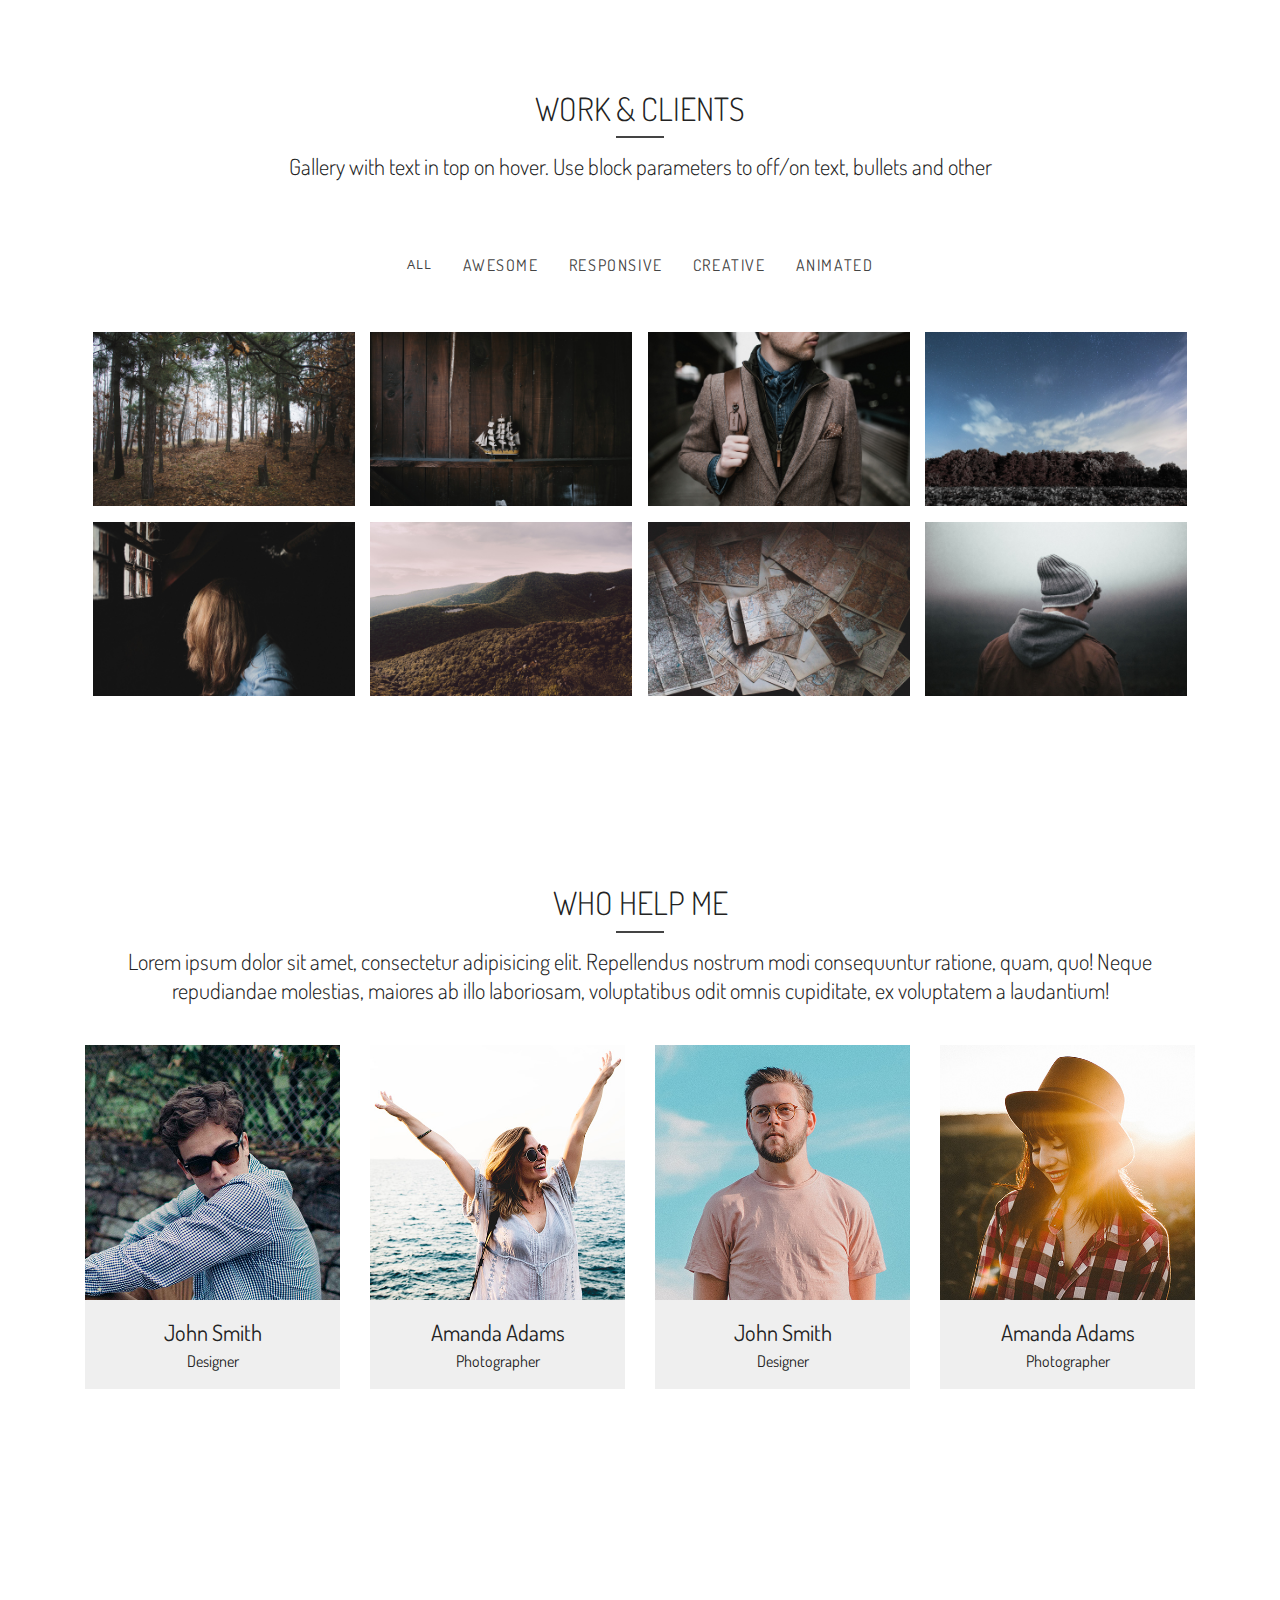
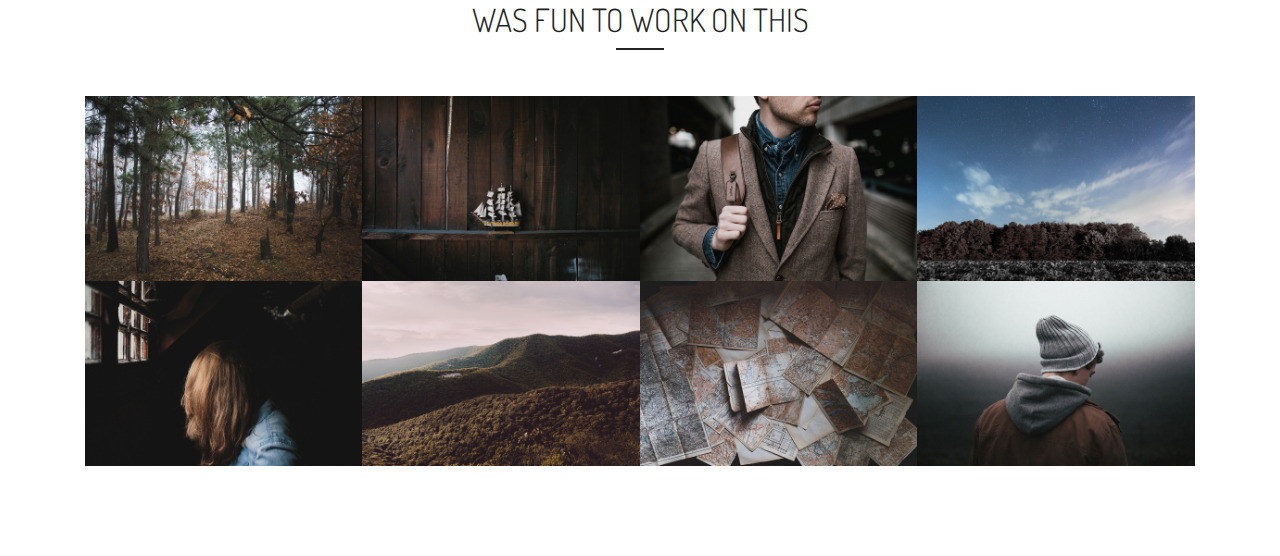
==== commit 49db4984: "create github pages" ====
--- a/index.html
+++ b/index.html
@@ -1,1160 +1,229 @@
 <!DOCTYPE html>
-<html>
+<html >
 <head>
-  <!-- Site made with Mobirise Website Builder v4.4.1, https://mobirise.com -->
+  <!-- Site made with Mobirise Website Builder v4.5.1, https://mobirise.com -->
   <meta charset="UTF-8">
   <meta http-equiv="X-UA-Compatible" content="IE=edge">
-  <meta name="generator" content="Mobirise v4.4.1, mobirise.com">
-  <meta name="viewport" content="width=device-width, initial-scale=1">
-  <link rel="shortcut icon" href="assets/images/logo.png" type="image/x-icon">
+  <meta name="generator" content="Mobirise v4.5.1, mobirise.com">
+  <meta name="viewport" content="width=device-width, initial-scale=1, minimum-scale=1">
   <meta name="description" content="">
   <title>Home</title>
-  <link rel="stylesheet" href="https://fonts.googleapis.com/css?family=Rubik:300,300i,400,400i,500,500i,700,700i,900,900i">
   <link rel="stylesheet" href="assets/web/assets/mobirise-icons/mobirise-icons.css">
   <link rel="stylesheet" href="assets/tether/tether.min.css">
   <link rel="stylesheet" href="assets/bootstrap/css/bootstrap.min.css">
   <link rel="stylesheet" href="assets/bootstrap/css/bootstrap-grid.min.css">
   <link rel="stylesheet" href="assets/bootstrap/css/bootstrap-reboot.min.css">
-  <link rel="stylesheet" href="assets/as-pie-progress/css/progress.min.css">
+  <link rel="stylesheet" href="assets/socicon/css/styles.css">
   <link rel="stylesheet" href="assets/theme/css/style.css">
   <link rel="stylesheet" href="assets/mobirise-gallery/style.css">
   <link rel="stylesheet" href="assets/mobirise/css/mbr-additional.css" type="text/css">
   
   
-  <!-- Facebook Pixel Code -->
-<script>
-  !function(f,b,e,v,n,t,s)
-  {if(f.fbq)return;n=f.fbq=function(){n.callMethod?
-  n.callMethod.apply(n,arguments):n.queue.push(arguments)};
-  if(!f._fbq)f._fbq=n;n.push=n;n.loaded=!0;n.version='2.0';
-  n.queue=[];t=b.createElement(e);t.async=!0;
-  t.src=v;s=b.getElementsByTagName(e)[0];
-  s.parentNode.insertBefore(t,s)}(window, document,'script',
-  'https://connect.facebook.net/en_US/fbevents.js');
-  fbq('init', '334374096729986');
-  fbq('track', 'PageView');
-</script>
-<noscript><img height="1" width="1" style="display:none"
-  src="https://www.facebook.com/tr?id=334374096729986&ev=PageView&noscript=1"
-/></noscript>
-<!-- End Facebook Pixel Code -->
-
-<!-- Google Tag Manager -->
-<script>(function(w,d,s,l,i){w[l]=w[l]||[];w[l].push({'gtm.start':
-new Date().getTime(),event:'gtm.js'});var f=d.getElementsByTagName(s)[0],
-j=d.createElement(s),dl=l!='dataLayer'?'&l='+l:'';j.async=true;j.src=
-'https://www.googletagmanager.com/gtm.js?id='+i+dl;f.parentNode.insertBefore(j,f);
-})(window,document,'script','dataLayer','GTM-P65DHPK');</script>
-<!-- End Google Tag Manager -->
+  
 </head>
 <body>
-
-<!-- Google Analytics -->
-<!-- Global site tag (gtag.js) - Google Analytics -->
-<script async src="https://www.googletagmanager.com/gtag/js?id=UA-107667754-3"></script>
-<script>
-  window.dataLayer = window.dataLayer || [];
-  function gtag(){dataLayer.push(arguments);}
-  gtag('js', new Date());
-
-  gtag('config', 'UA-107667754-3');
-</script>
-<!-- /Google Analytics -->
-
-
-<section class="mbr-section content6 cid-qC4al5zZ8u" id="article4-0" data-rv-view="225">
-    
-     
-    
-    <div class="container">
-        <div class="media-container-row">
-            <div class="col-12 col-md-8">
-                <div class="media-container-row">
-                    <div class="mbr-figure" style="width: 60%;">
-                      <img src="assets/images/01.jpg" alt="Mobirise" media-simple="true">  
-                    </div>
-                    <div class="media-content">
-                        <div class="mbr-section-text">
-                            <p class="mbr-text mb-0 mbr-fonts-style display-7">
-                               <strong>Lorem ipsum dolor sit amet,</strong> consectetur adipisicing elit. Quod amet reiciendis, consequatur placeat in! <em>Quisquam atque suscipit commodi</em> fugit facere at laborum optio hic. Fugit consequuntur, provident. Voluptas, quis, ipsam.
-                            </p>
-                        </div>
-                    </div>
-                </div>
+<section class="mbr-gallery mbr-slider-carousel cid-qDuiAQmgUj" id="gallery1-0" data-rv-view="117">
+
+    
+    <div class="container">
+        <div class="row justify-content-center">
+            <div class="col-sm-10">
+                <h2 class="mbr-section-title mbr-fonts-styl align-center display-2">WORK &amp; CLIENTS</h2>
+                <div class="underline align-center">
+                    <div class="line"></div>
+                </div>
+                <h3 class="mbr-section-subtitle mbr-light mbr-fonts-style pt-3 align-center display-5">Gallery with text in top on hover. Use block parameters to off/on text, bullets and other</h3>
             </div>
         </div>
     </div>
+    <div class="container">
+        <div class="pt-5"><!-- Filter --><div class="mbr-gallery-filter container gallery-filter-active"><ul buttons="0"><li class="mbr-gallery-filter-all"><a class="btn btn-md btn-primary-outline active display-4" href="">All</a></li></ul></div><!-- Gallery --><div class="mbr-gallery-row"><div class="mbr-gallery-layout-default"><div><div><div class="mbr-gallery-item mbr-gallery-item--p1" data-video-url="false" data-tags="Awesome"><div href="#lb-gallery1-0" data-slide-to="0" data-toggle="modal"><img src="assets/images/gallery00.jpg" alt=""><span class="icon-focus"></span><span class="mbr-gallery-title mbr-fonts-style display-7">Type caption here</span></div></div><div class="mbr-gallery-item mbr-gallery-item--p1" data-video-url="false" data-tags="Responsive"><div href="#lb-gallery1-0" data-slide-to="1" data-toggle="modal"><img src="assets/images/gallery01.jpg" alt=""><span class="icon-focus"></span><span class="mbr-gallery-title mbr-fonts-style display-7">Type caption here</span></div></div><div class="mbr-gallery-item mbr-gallery-item--p1" data-video-url="false" data-tags="Creative"><div href="#lb-gallery1-0" data-slide-to="2" data-toggle="modal"><img src="assets/images/gallery02.jpg" alt=""><span class="icon-focus"></span><span class="mbr-gallery-title mbr-fonts-style display-7">Type caption here</span></div></div><div class="mbr-gallery-item mbr-gallery-item--p1" data-video-url="false" data-tags="Animated"><div href="#lb-gallery1-0" data-slide-to="3" data-toggle="modal"><img src="assets/images/gallery03.jpg" alt=""><span class="icon-focus"></span><span class="mbr-gallery-title mbr-fonts-style display-7">Type caption here</span></div></div><div class="mbr-gallery-item mbr-gallery-item--p1" data-video-url="false" data-tags="Awesome"><div href="#lb-gallery1-0" data-slide-to="4" data-toggle="modal"><img src="assets/images/gallery04.jpg" alt=""><span class="icon-focus"></span><span class="mbr-gallery-title mbr-fonts-style display-7">Type caption here</span></div></div><div class="mbr-gallery-item mbr-gallery-item--p1" data-video-url="false" data-tags="Awesome"><div href="#lb-gallery1-0" data-slide-to="5" data-toggle="modal"><img src="assets/images/gallery05.jpg" alt=""><span class="icon-focus"></span><span class="mbr-gallery-title mbr-fonts-style display-7">Type caption here</span></div></div><div class="mbr-gallery-item mbr-gallery-item--p1" data-video-url="false" data-tags="Responsive"><div href="#lb-gallery1-0" data-slide-to="6" data-toggle="modal"><img src="assets/images/gallery06.jpg" alt=""><span class="icon-focus"></span><span class="mbr-gallery-title mbr-fonts-style display-7">Type caption here</span></div></div><div class="mbr-gallery-item mbr-gallery-item--p1" data-video-url="false" data-tags="Animated"><div href="#lb-gallery1-0" data-slide-to="7" data-toggle="modal"><img src="assets/images/gallery07.jpg" alt=""><span class="icon-focus"></span><span class="mbr-gallery-title mbr-fonts-style display-7">Type caption here</span></div></div></div></div><div class="clearfix"></div></div></div><!-- Lightbox --><div data-app-prevent-settings="" class="mbr-slider modal fade carousel slide" tabindex="-1" data-keyboard="true" data-interval="false" id="lb-gallery1-0"><div class="modal-dialog"><div class="modal-content"><div class="modal-body"><ol class="carousel-indicators"><li data-app-prevent-settings="" data-target="#lb-gallery1-0" class=" active" data-slide-to="0"></li><li data-app-prevent-settings="" data-target="#lb-gallery1-0" data-slide-to="1"></li><li data-app-prevent-settings="" data-target="#lb-gallery1-0" data-slide-to="2"></li><li data-app-prevent-settings="" data-target="#lb-gallery1-0" data-slide-to="3"></li><li data-app-prevent-settings="" data-target="#lb-gallery1-0" data-slide-to="4"></li><li data-app-prevent-settings="" data-target="#lb-gallery1-0" data-slide-to="5"></li><li data-app-prevent-settings="" data-target="#lb-gallery1-0" data-slide-to="6"></li><li data-app-prevent-settings="" data-target="#lb-gallery1-0" data-slide-to="7"></li></ol><div class="carousel-inner"><div class="carousel-item active"><img src="assets/images/gallery00.jpg" alt=""></div><div class="carousel-item"><img src="assets/images/gallery01.jpg" alt=""></div><div class="carousel-item"><img src="assets/images/gallery02.jpg" alt=""></div><div class="carousel-item"><img src="assets/images/gallery03.jpg" alt=""></div><div class="carousel-item"><img src="assets/images/gallery04.jpg" alt=""></div><div class="carousel-item"><img src="assets/images/gallery05.jpg" alt=""></div><div class="carousel-item"><img src="assets/images/gallery06.jpg" alt=""></div><div class="carousel-item"><img src="assets/images/gallery07.jpg" alt=""></div></div><a class="carousel-control carousel-control-prev" role="button" data-slide="prev" href="#lb-gallery1-0"><span class="mbri-left mbr-iconfont" aria-hidden="true"></span><span class="sr-only">Previous</span></a><a class="carousel-control carousel-control-next" role="button" data-slide="next" href="#lb-gallery1-0"><span class="mbri-right mbr-iconfont" aria-hidden="true"></span><span class="sr-only">Next</span></a><a class="close" href="#" role="button" data-dismiss="modal"><span class="sr-only">Close</span></a></div></div></div></div></div>
+    </div>
 </section>
 
-<div id="custom-html-z" custom-code="true" data-rv-view="150"> <iframe id="JotFormIFrame-73294303439458" onload="window.parent.scrollTo(0,0)" allowtransparency="true" src="https://form.jotform.me/73294303439458" frameborder="0" style="width: 1px; min-width: 100%; height:539px; border:none;" scrolling="no"> </iframe> <script type="text/javascript"> var ifr = document.getElementById("JotFormIFrame-73294303439458"); if(window.location.href && window.location.href.indexOf("?") > -1) { var get = window.location.href.substr(window.location.href.indexOf("?") + 1); if(ifr && get.length > 0) { var src = ifr.src; src = src.indexOf("?") > -1 ? src + "&" + get : src + "?" + get; ifr.src = src; } } window.handleIFrameMessage = function(e) { var args = e.data.split(":"); if (args.length > 2) { iframe = document.getElementById("JotFormIFrame-" + args[2]); } else { iframe = document.getElementById("JotFormIFrame"); } if (!iframe) return; switch (args[0]) { case "scrollIntoView": iframe.scrollIntoView(); break; case "setHeight": iframe.style.height = args[1] + "px"; break; case "collapseErrorPage": if (iframe.clientHeight > window.innerHeight) { iframe.style.height = window.innerHeight + "px"; } break; case "reloadPage": window.location.reload(); break; } var isJotForm = (e.origin.indexOf("jotform") > -1) ? true : false; if(isJotForm && "contentWindow" in iframe && "postMessage" in iframe.contentWindow) { var urls = {"docurl":encodeURIComponent(document.URL),"referrer":encodeURIComponent(document.referrer)}; iframe.contentWindow.postMessage(JSON.stringify({"type":"urls","value":urls}), "*"); } }; if (window.addEventListener) { window.addEventListener("message", handleIFrameMessage, false); } else if (window.attachEvent) { window.attachEvent("onmessage", handleIFrameMessage); } </script></div>
-
-<section class="progress1 cid-qC4amMazga" id="progress1-2" data-rv-view="227">
- 
-     
-
-    
-    
-    <div class="main container">
-        <h2 class="mbr-section-title pb-3 mbr-fonts-style mbr-bold align-left display-2">PRACTICE AREAS</h2>
-        <div class="row">
-            <div class="row content-row col-lg-6">
-                <div class="mbr-section-btn align-left py-2">
-                    <a class="btn btn-md btn-black display-4" href="https://mobirise.com">CHECK IT OUT</a>
-                </div>
-                <h3 class="mbr-section-subtitle  mbr-fonts-style display-7">
-                    Lorem ipsum dolor sit amet, consectetur adipisicing elit. Iste blanditiis accusamus provident nulla aspernatur tenetur nisi eaque esse optio, animi pariatur rem ratione totam eius fugit doloremque quas, fuga magni.
-                </h3>
-            </div> 
-            
-            <div class="second-col col-lg-6">
-             <!--  pt-5 mt-2 -->
-                <div class="row justify-content-center"> 
-                    <div class="card align-center">
-                        <div class="wrap">
-                            <div class="pie_progress progress1" role="progressbar" data-goal="100">
-                                <p class="pie_progress__number mbr-fonts-style display-5">100%</p>
-                            </div>
-                        </div> 
-                        <div class="mbr-crt-title pt-3">
-                            <h4 class="card-title py-2 mbr-fonts-style display-7">Family Law</h4>
-                        </div>                 
-                    </div>
-
-                    <div class="card align-center">
-                        <div class="wrap">
-                            <div class="pie_progress progress2" role="progressbar" data-goal="56">
-                                <p class="pie_progress__number mbr-fonts-style display-5">56%</p>
-                            </div>
-                        </div> 
-                        <div class="mbr-crt-title pt-3">
-                            <h4 class="card-title py-2 mbr-fonts-style display-7">Bankruptcy</h4>
-                        </div>                 
-                    </div>
-
-                    <div class="card align-center">
-                        <div class="wrap">
-                            <div class="pie_progress progress3" role="progressbar" data-goal="36">
-                                <p class="pie_progress__number mbr-fonts-style display-5">53%</p>
-                            </div>
-                        </div> 
-                        <div class="mbr-crt-title pt-3">
-                            <h4 class="card-title py-2 mbr-fonts-style display-7">Immigration</h4>
-                        </div>                 
-                    </div>
-                    
-                    
-                    
-                </div>
-            </div>         
-        </div>
-    </div>    
+<section class="features4 cid-qDuj3MMFJs" id="features4-2" data-rv-view="152">
+    
+    
+    
+    <div class="container align-center">
+        <h2 class="mbr-fonts-style mbr-section-title display-2">WHO HELP ME</h2>
+        <div class="underline">
+             <div class="line"></div>
+         </div>
+        <h3 class="pt-3 mbr-section-subtitle mbr-fonts-style mbr-light display-5">Lorem ipsum dolor sit amet, consectetur adipisicing elit. Repellendus nostrum modi consequuntur ratione, quam, quo! Neque repudiandae molestias, maiores ab illo laboriosam, voluptatibus odit omnis cupiditate, ex voluptatem a laudantium!</h3>
+        <div class="row media-row">
+            
+
+            
+
+            
+
+            
+        <div class="team-item col-lg-3 col-md-6  flip-card">
+                <div class="item-image">
+                    <img src="assets/images/face1.jpg" media-simple="true">
+                    <ul class="item-social">
+                        <li class="social-1">
+                            <a href="#">
+                                <span class="socicon-twitter socicon mbr-iconfont mbr-iconfont-social" media-simple="true"></span>
+                            </a>
+                        </li>
+                        <li class="social-2">
+                            <a href="#">
+                                <span class="socicon-facebook socicon mbr-iconfont mbr-iconfont-social" media-simple="true"></span>
+                            </a>
+                        </li>
+                        <li class="social-3">
+                            <a href="#">
+                                <span class="socicon-googleplus socicon mbr-iconfont mbr-iconfont-social" media-simple="true"></span>
+                            </a>
+                        </li>
+                        <li class="social-4">
+                            <a href="#">
+                                <span class="socicon-linkedin socicon mbr-iconfont mbr-iconfont-social" media-simple="true"></span>
+                            </a>
+                        </li>
+                        
+                        
+                    </ul>
+                </div>
+                <div class="item-caption py-3">
+                    <div class="item-name px-2">
+                        <p class="mbr-fonts-style display-5">John Smith</p>
+                    </div>
+                    <div class="item-role px-2">
+                        <p>Designer</p>
+                    </div>
+                </div>
+            </div><div class="team-item col-lg-3 col-md-6  flip-card">
+                <div class="item-image">
+                    <img src="assets/images/face2.jpg" media-simple="true">
+                    <ul class="item-social">
+                        <li class="social-1">
+                            <a href="#">
+                                <span class="socicon-twitter socicon mbr-iconfont mbr-iconfont-social" media-simple="true"></span>
+                            </a>
+                        </li>
+                        <li class="social-2">
+                            <a href="#">
+                                <span class="socicon-facebook socicon mbr-iconfont mbr-iconfont-social" media-simple="true"></span>
+                            </a>
+                        </li>
+                        <li class="social-3">
+                            <a href="#">
+                                <span class="socicon-googleplus socicon mbr-iconfont mbr-iconfont-social" media-simple="true"></span>
+                            </a>
+                        </li>
+                        <li class="social-4">
+                            <a href="#">
+                                <span class="socicon-linkedin socicon mbr-iconfont mbr-iconfont-social" media-simple="true"></span>
+                            </a>
+                        </li>
+                        
+                        
+                    </ul>
+                </div>
+                <div class="item-caption py-3">
+                    <div class="item-name px-2">
+                        <p class="mbr-fonts-style display-5">Amanda Adams</p>
+                    </div>
+                    <div class="item-role px-2">
+                        <p>Photographer</p>
+                    </div>
+                </div>
+            </div><div class="team-item col-lg-3 col-md-6  flip-card">
+                <div class="item-image">
+                    <img src="assets/images/face3.jpg" media-simple="true">
+                    <ul class="item-social">
+                        <li class="social-1">
+                            <a href="#">
+                                <span class="socicon-twitter socicon mbr-iconfont mbr-iconfont-social" media-simple="true"></span>
+                            </a>
+                        </li>
+                        <li class="social-2">
+                            <a href="#">
+                                <span class="socicon-facebook socicon mbr-iconfont mbr-iconfont-social" media-simple="true"></span>
+                            </a>
+                        </li>
+                        <li class="social-3">
+                            <a href="#">
+                                <span class="socicon-googleplus socicon mbr-iconfont mbr-iconfont-social" media-simple="true"></span>
+                            </a>
+                        </li>
+                        <li class="social-4">
+                            <a href="#">
+                                <span class="socicon-linkedin socicon mbr-iconfont mbr-iconfont-social" media-simple="true"></span>
+                            </a>
+                        </li>
+                        
+                        
+                    </ul>
+                </div>
+                <div class="item-caption py-3">
+                    <div class="item-name px-2">
+                        <p class="mbr-fonts-style display-5">John Smith</p>
+                    </div>
+                    <div class="item-role px-2">
+                        <p>Designer</p>
+                    </div>
+                </div>
+            </div><div class="team-item col-lg-3 col-md-6  flip-card">
+                <div class="item-image">
+                    <img src="assets/images/face4.jpg" media-simple="true">
+                    <ul class="item-social">
+                        <li class="social-1">
+                            <a href="#">
+                                <span class="socicon-twitter socicon mbr-iconfont mbr-iconfont-social" media-simple="true"></span>
+                            </a>
+                        </li>
+                        <li class="social-2">
+                            <a href="#">
+                                <span class="socicon-facebook socicon mbr-iconfont mbr-iconfont-social" media-simple="true"></span>
+                            </a>
+                        </li>
+                        <li class="social-3">
+                            <a href="#">
+                                <span class="socicon-googleplus socicon mbr-iconfont mbr-iconfont-social" media-simple="true"></span>
+                            </a>
+                        </li>
+                        <li class="social-4">
+                            <a href="#">
+                                <span class="socicon-linkedin socicon mbr-iconfont mbr-iconfont-social" media-simple="true"></span>
+                            </a>
+                        </li>
+                        
+                        
+                    </ul>
+                </div>
+                <div class="item-caption py-3">
+                    <div class="item-name px-2">
+                        <p class="mbr-fonts-style display-5">Amanda Adams</p>
+                    </div>
+                    <div class="item-role px-2">
+                        <p>Photographer</p>
+                    </div>
+                </div>
+            </div></div>    
+    </div>
 </section>
 
-<section class="clients slider1 cid-qC53K2tkqv" id="slider1-f" data-rv-view="230">
-      
-
-    
-    <div class="main container">
-        <h2 class="mbr-section-title pb-3 mbr-fonts-style mbr-bold align-left display-2">OUR HISTORY
-        </h2>
-        <div class="row">
-            <div class="first-col col-md-6">
-                <h3 class="mbr-section-subtitle  mbr-fonts-style align-left display-7"><strong>Lorem ipsum dolor</strong> sit amet, consectetur adipisicing elit. Aut id, atque sed aperiam laborum nostrum quo fugit esse dolorum accusantium, nam maxime architecto hic magni harum blanditiis enim aliquam similique! Incidunt aliquam, temporibus labore provident expedita quod assumenda. Illum repellat itaque, modi assumenda atque voluptas! Repellat et facilis, fuga cupiditate ipsa, earum, aliquid molestiae quo, asperiores eaque consectetur deserunt aliquam.
-                </h3>
-                <div class="mbr-section-btn align-left py-2"><a class="btn btn-md btn-black display-4" href="tel:01033331977">전화하기</a></div>
-            </div> 
-            
-            <div class="second-col col-md-6">
-                <div class="carousel slide slides" data-ride="carousel" role="listbox">
-                    <ol class="carousel-indicators">
-                        <li data-slide-to="0" class="active"></li>
-                        <li data-slide-to="1"></li>
-                        <li data-slide-to="2"></li>
-                        
-                        
-                        
-                        
-                        
-                        
-                        
-                    </ol>
-                    <div class="carousel-inner">
-
-                        
-                    
-                        
-
-                        
-                    <div class="carousel-item ">
-                            <div class="media-container-row">
-                                <div class="col-md-12">
-                                    <div class="wrap-img ">
-                                        <img src="assets/images/01.jpg" class="img-responsive clients-img" alt="" title="" media-simple="true">
-                                    </div>
-                                </div>
-                            </div>
-                        </div><div class="carousel-item ">
-                            <div class="media-container-row">
-                                <div class="col-md-12">
-                                    <div class="wrap-img ">
-                                        <img src="assets/images/02.jpg" class="img-responsive clients-img" alt="" title="" media-simple="true">
-                                    </div>
-                                </div>
-                            </div>
-                        </div><div class="carousel-item ">
-                            <div class="media-container-row">
-                                <div class="col-md-12">
-                                    <div class="wrap-img ">
-                                        <img src="assets/images/03.jpg" class="img-responsive clients-img" alt="" title="" media-simple="true">
-                                    </div>
-                                </div>
-                            </div>
-                        </div></div>   
-                </div>
+<section class="mbr-gallery mbr-slider-carousel cid-qDuiUqIgx9" id="gallery3-1" data-rv-view="164">
+
+    
+    <div class="container">
+        <div class="row justify-content-center">
+            <div class="col-sm-10">
+                <h2 class="mbr-section-title mbr-fonts-styl align-center display-2">WAS FUN TO WORK ON THIS</h2>
+                <div class="underline align-center">
+                    <div class="line"></div>
+                </div>
+                
             </div>
         </div>
     </div>
-</section>
-
-<section class="accordion1 cid-qC4ayVHCT3 mbr-parallax-background" id="accordion1-6" data-rv-view="240">
-
-    
-
-
-    <div class="mbr-overlay" style="opacity: 0.7; background-color: rgb(0, 0, 0);">
-    </div>
-    <div class="container">
-        <div class="row justify-content-center">
-            <div class="col-md-10">
-                <h2 class="mbr-section-title align-center pb-3 mbr-fonts-style mbr-bold display-2">FREQUENTLY ASKED QUESTIONS</h2>
-                <h3 class="mbr-section-subtitle pt-2 align-center mbr-light mbr-fonts-style display-7">
-                    LOREM IPSUM DOLOR SIT AMET, CONSECTETUR ADIPICISING ELIT. SED DO EIUSMOD
-                    TEMPOR INCIDIDUNT UT LABORE ET DOLORE MAGNA ALIQUA.
-                </h3>
-            </div>
-        </div>
-        <div class="media-container-row pt-5">
-            <div class="col-md-6">
-            <div class="accordion-content">
-                <div id="bootstrap-accordion_4" class="panel-group accordionStyles accordion " role="tablist" aria-multiselectable="true">
-                        <div class="card">
-                            <div class="card-header" role="tab" id="headingOne">
-                                <a role="button" class="collapsed panel-title text-black" data-toggle="collapse" data-parent="#bootstrap-accordion_4" data-core="" href="#collapse1_4" aria-expanded="false" aria-controls="collapse1">
-                                    <span class="sign mbr-iconfont mbri-arrow-down inactive"></span>
-                                    <h4 class="mbr-fonts-style header-text display-7">LOREM IPSUM</h4>
-                                </a>
-                            </div>
-                            <div id="collapse1_4" class="panel-collapse noScroll collapse" role="tabpanel" aria-labelledby="headingOne">
-                                <div class="panel-body p-4">
-                                    <p class="mbr-fonts-style panel-text display-7">
-                                       Lorem ipsum dolor sit amet, consectetur adipisicing elit. Voluptatibus, voluptas explicabo molestiae tempore natus velit sed aliquam ut! Culpa asperiores, error ullam qui! Commodi nobis distinctio aperiam totam perferendis quas.</p>
-                                </div>
-                            </div>
-                        </div>
-                
-                        <div class="card">
-                            <div class="card-header" role="tab" id="headingTwo">
-                                <a role="button" class="collapsed panel-title text-black" data-toggle="collapse" data-parent="#bootstrap-accordion_4" data-core="" href="#collapse2_4" aria-expanded="false" aria-controls="collapse2">
-                                    <span class="sign mbr-iconfont mbri-arrow-down inactive"></span>
-                                    <h4 class="mbr-fonts-style header-text display-7">LOREM IPSUM</h4>
-                                </a>
-                                
-                            </div>
-                            <div id="collapse2_4" class="panel-collapse noScroll collapse" role="tabpanel" aria-labelledby="headingTwo">
-                                <div class="panel-body p-4">
-                                    <p class="mbr-fonts-style panel-text display-7">
-                                       Lorem ipsum dolor sit amet, consectetur adipisicing elit. Id ullam sint repellat! Aliquid, odio magni ab rem eos odit, deleniti laboriosam voluptas inventore, iste suscipit sed ipsa! Ut aliquam, alias.</p>
-                                </div>
-                            </div>
-                        </div>
-                
-                        <div class="card">
-                            <div class="card-header" role="tab" id="headingThree">
-                                <a role="button" class="collapsed panel-title text-black" data-toggle="collapse" data-parent="#bootstrap-accordion_4" data-core="" href="#collapse3_4" aria-expanded="false" aria-controls="collapse3">
-                                    <span class="sign mbr-iconfont mbri-arrow-down inactive"></span>
-                                    <h4 class="mbr-fonts-style header-text display-7">
-                                         LOREM IPSUM
-                                    </h4>
-                                </a>
-                            </div>
-                            <div id="collapse3_4" class="panel-collapse noScroll collapse" role="tabpanel" aria-labelledby="headingThree">
-                                <div class="panel-body p-4">
-                                    <p class="mbr-fonts-style panel-text display-7">
-                                       Lorem ipsum dolor sit amet, consectetur adipisicing elit. Illum sed exercitationem reiciendis suscipit sunt enim, tempore ex debitis fuga dolorum aliquid ea libero atque optio. Molestiae ullam at, quasi alias.</p>
-                                </div>
-                            </div>
-                        </div>
-                
-                        <div class="card">
-                            <div class="card-header" role="tab" id="headingThree">
-                                <a role="button" class="collapsed panel-title text-black" data-toggle="collapse" data-parent="#bootstrap-accordion_4" data-core="" href="#collapse4_4" aria-expanded="false" aria-controls="collapse4">
-                                    <span class="sign mbr-iconfont mbri-arrow-down inactive"></span>
-                                    <h4 class="mbr-fonts-style header-text display-7">
-                                        LOREM IPSUM
-                                    </h4>
-                                </a>
-                            </div>
-                            <div id="collapse4_4" class="panel-collapse noScroll collapse" role="tabpanel" aria-labelledby="headingThree">
-                                <div class="panel-body p-4">
-                                    <p class="mbr-fonts-style panel-text display-7">
-                                       Lorem ipsum dolor sit amet, consectetur adipisicing elit. Voluptate veniam accusamus eaque recusandae modi velit a praesentium ipsa animi facilis repellendus magnam aliquam, numquam debitis fuga laboriosam, quos aut adipisci.</p>
-                                </div>
-                            </div>
-                        </div>
-                
-                        <div class="card">
-                            <div class="card-header" role="tab" id="headingThree">
-                                <a role="button" class="collapsed panel-title text-black" data-toggle="collapse" data-parent="#bootstrap-accordion_4" data-core="" href="#collapse5_4" aria-expanded="false" aria-controls="collapse5">
-                                    <span class="sign mbr-iconfont mbri-arrow-down inactive"></span>
-                                    <h4 class="mbr-fonts-style header-text display-7">
-                                        LOREM IPSUM
-                                    </h4>
-                                </a>
-                            </div>
-                            <div id="collapse5_4" class="panel-collapse noScroll collapse" role="tabpanel" aria-labelledby="headingThree">
-                                <div class="panel-body p-4">
-                                    <p class="mbr-fonts-style panel-text display-7">
-                                       Lorem ipsum dolor sit amet, consectetur adipisicing elit. Cupiditate, dolorem, non. Sunt aliquam a odio, sapiente corporis necessitatibus quia assumenda expedita tempora error non deserunt beatae ex, eaque voluptatem quas.</p>
-                                </div>
-                            </div>
-                        </div>
-                
-                        
-                </div>
-            </div>
-            </div>
-            <div class="col-md-6">
-            <div class="mbr-figure">
-                    <img src="assets/images/01.jpg" alt="Mobirise" media-simple="true">
-            </div>
-        </div>
-    </div>
-    </div>         
-</section>
-
-<section class="accordion2 cid-qC4aAndZYr" id="accordion2-7" data-rv-view="243">
-
-    
-
-
-    
-    <div class="container">
-        <div class="row justify-content-center">
-            <div class="col-md-10">
-                <h2 class="mbr-section-title align-center pb-3 mbr-fonts-style mbr-bold display-2">
-                    FREQUENTLY ASKED QUESTIONS
-                </h2>
-                <h3 class="mbr-section-subtitle pt-2 align-center mbr-light mbr-fonts-style display-7">
-                    LOREM IPSUM DOLOR SIT AMET, CONSECTETUR ADIPICISING ELIT. SED DO EIUSMOD
-                    TEMPOR INCIDIDUNT UT LABORE ET DOLORE MAGNA ALIQUA.
-                </h3>
-            </div>
-        </div>
-        <div class="media-container-row pt-5">
-            <div class="col-md-6">
-            <div class="accordion-content">
-                <div id="bootstrap-accordion_3" class="panel-group accordionStyles accordion " role="tablist" aria-multiselectable="true">
-                        <div class="card">
-                            <div class="card-header" role="tab" id="headingOne">
-                                <a role="button" class="collapsed panel-title text-black" data-toggle="collapse" data-parent="#bootstrap-accordion_3" data-core="" href="#collapse1_3" aria-expanded="false" aria-controls="collapse1">
-                                    <span class="sign mbr-iconfont mbri-arrow-down inactive"></span>
-                                    <h4 class="mbr-fonts-style header-text display-7">
-                                        LOREM IPSUM
-                                    </h4>
-                                </a>
-                            </div>
-                            <div id="collapse1_3" class="panel-collapse noScroll collapse" role="tabpanel" aria-labelledby="headingOne">
-                                <div class="panel-body p-4">
-                                    <p class="mbr-fonts-style panel-text display-7">
-                                       Lorem ipsum dolor sit amet, consectetur adipisicing elit. Voluptatibus, voluptas explicabo molestiae tempore natus velit sed aliquam ut! Culpa asperiores, error ullam qui! Commodi nobis distinctio aperiam totam perferendis quas.</p>
-                                </div>
-                            </div>
-                        </div>
-                
-                        <div class="card">
-                            <div class="card-header" role="tab" id="headingTwo">
-                                <a role="button" class="collapsed panel-title text-black" data-toggle="collapse" data-parent="#bootstrap-accordion_3" data-core="" href="#collapse2_3" aria-expanded="false" aria-controls="collapse2">
-                                    <span class="sign mbr-iconfont mbri-arrow-down inactive"></span>
-                                    <h4 class="mbr-fonts-style header-text display-7">
-                                        LOREM IPSUM
-                                    </h4>
-                                </a>
-                                
-                            </div>
-                            <div id="collapse2_3" class="panel-collapse noScroll collapse" role="tabpanel" aria-labelledby="headingTwo">
-                                <div class="panel-body p-4">
-                                    <p class="mbr-fonts-style panel-text display-7">
-                                       Lorem ipsum dolor sit amet, consectetur adipisicing elit. Id ullam sint repellat! Aliquid, odio magni ab rem eos odit, deleniti laboriosam voluptas inventore, iste suscipit sed ipsa! Ut aliquam, alias.</p>
-                                </div>
-                            </div>
-                        </div>
-                
-                        <div class="card">
-                            <div class="card-header" role="tab" id="headingThree">
-                                <a role="button" class="collapsed panel-title text-black" data-toggle="collapse" data-parent="#bootstrap-accordion_3" data-core="" href="#collapse3_3" aria-expanded="false" aria-controls="collapse3">
-                                    <span class="sign mbr-iconfont mbri-arrow-down inactive"></span>
-                                    <h4 class="mbr-fonts-style header-text display-7">
-                                        LOREM IPSUM
-                                    </h4>
-                                </a>
-                            </div>
-                            <div id="collapse3_3" class="panel-collapse noScroll collapse" role="tabpanel" aria-labelledby="headingThree">
-                                <div class="panel-body p-4">
-                                    <p class="mbr-fonts-style panel-text display-7">
-                                       Lorem ipsum dolor sit amet, consectetur adipisicing elit. Illum sed exercitationem reiciendis suscipit sunt enim, tempore ex debitis fuga dolorum aliquid ea libero atque optio. Molestiae ullam at, quasi alias.</p>
-                                </div>
-                            </div>
-                        </div>
-                
-                        <div class="card">
-                            <div class="card-header" role="tab" id="headingThree">
-                                <a role="button" class="collapsed panel-title text-black" data-toggle="collapse" data-parent="#bootstrap-accordion_3" data-core="" href="#collapse4_3" aria-expanded="false" aria-controls="collapse4">
-                                    <span class="sign mbr-iconfont mbri-arrow-down inactive"></span>
-                                    <h4 class="mbr-fonts-style header-text display-7">
-                                        LOREM IPSUM
-                                    </h4>
-                                </a>
-                            </div>
-                            <div id="collapse4_3" class="panel-collapse noScroll collapse" role="tabpanel" aria-labelledby="headingThree">
-                                <div class="panel-body p-4">
-                                    <p class="mbr-fonts-style panel-text display-7">
-                                       Lorem ipsum dolor sit amet, consectetur adipisicing elit. Voluptate veniam accusamus eaque recusandae modi velit a praesentium ipsa animi facilis repellendus magnam aliquam, numquam debitis fuga laboriosam, quos aut adipisci.</p>
-                                </div>
-                            </div>
-                        </div>
-                
-                        
-                
-                        
-                </div>
-            </div>
-            </div>
-            <div class="col-md-6">
-                <h5 class="text-section-title pb-3 align-left mbr-fonts-style display-5">
-                    A modular approach  
-                </h5>
-                <p class="text-section-text align-left mbr-fonts-style display-7">
-                    Make your own website in a few clicks! Mobirise helps you cut down development time by providing you with a flexible website editor with a drag and drop interface. Mobirise Website Builder creates responsive, retina and mobile friendly websites in a few clicks. Mobirise is one of the easiest website development tools available today. It also gives you the freedom to develop as many websites as you like given the fact that it is a desktop app.
-                </p>
-        </div>
-    </div>
-    </div>         
-</section>
-
-<section class="cid-qC4avER1RZ" id="pricing-tables1-4" data-rv-view="246">
-
-    
-
-    
-    <div class="container">
-        <div class="row content-row justify-content-center">       
-            <div class="row justify-content-center pricing-row">
-                <div class="plan col-md-6 justify-content-center col-lg-3">
-                    <div class="plan-header text-center ">
-                        <h3 class="plan-title mbr-fonts-style display-2">PERSON</h3>
-                    </div>
-                    <div class="plan-body">
-                        <div class="plan-list align-center">
-                            <ul class="list-group list-group-flush mbr-fonts-style display-7">
-                                <li class="list-group-item">
-                                    Lorem ipsum dolor sit amet, consectetur adipisicing elit.
-                                </li>
-                                <li class="list-group-item">
-                                    Service 1
-                                </li>
-                                <li class="list-group-item">
-                                    Service 2
-                                </li>
-                                <li class="list-group-item">
-                                    Service 3
-                                </li>
-                            </ul>
-                        </div>
-                        <div class="price mbr-fonts-style display-2">
-                            <span class="price-value mbr-fonts-style display-2">
-                                <sup>$</sup>
-                            </span>      
-                            <span class="price-figure mbr-fonts-style display-1">
-                                  15
-                            </span>
-                            <small class="price-term mbr-fonts-style display-7">
-                                   per hour
-                            </small>
-                        </div>
-                        <div class="mbr-section-btn text-center">
-                                <a href="https://mobirise.com" class="btn  btn-black-outline display-4">PURCHASE</a>
-                        </div>
-                    </div>
-                </div>
-
-                <div class="plan col-md-6 justify-content-center col-lg-3">
-                    <div class="plan-header text-center ">
-                        <h3 class="plan-title mbr-fonts-style display-2">
-                            FAMILY
-                        </h3>   
-                    </div>
-                    <div class="plan-body">
-                        <div class="plan-list align-center">
-                            <ul class="list-group list-group-flush mbr-fonts-style display-7">
-                                <li class="list-group-item">
-                                    Lorem ipsum dolor sit amet, consectetur adipisicing elit.
-                                </li>
-                                <li class="list-group-item">
-                                    Service 1
-                                </li>
-                                <li class="list-group-item">
-                                    Service 2
-                                </li>
-                                <li class="list-group-item">
-                                    Service 3
-                                </li>
-                            </ul>
-                        </div>
-                        <div class="price mbr-fonts-style display-5">
-                            <span class="price-value mbr-fonts-style display-2">
-                                <sup>$</sup>
-                            </span>
-                            <span class="price-figure mbr-fonts-style display-1">
-                                  45
-                            </span>
-                            <small class="price-term mbr-fonts-style display-7">
-                                   per hour
-                            </small>
-                        </div>
-                        <div class="mbr-section-btn text-center">
-                             <a href="https://mobirise.com" class="btn  btn-black display-4">PURCHASE</a>
-                        </div>
-                    </div>
-                </div>
-
-                <div class="plan col-md-6 justify-content-center col-lg-3">
-                    <div class="plan-header text-center ">
-                        <h3 class="plan-title mbr-fonts-style display-2">
-                            FIRM
-                        </h3>
-                    </div>
-                    <div class="plan-body">
-                        <div class="plan-list align-center">
-                            <ul class="list-group list-group-flush mbr-fonts-style display-7">
-                                <li class="list-group-item">
-                                    Lorem ipsum dolor sit amet, consectetur adipisicing elit.
-                                </li>
-                                <li class="list-group-item">
-                                    Service 1
-                                </li>
-                                <li class="list-group-item">
-                                    Service 2
-                                </li>
-                                <li class="list-group-item">
-                                    Service 3
-                                </li>
-                            </ul>
-                        </div>
-                        <div class="price mbr-fonts-style display-5">
-                            <span class="price-value mbr-fonts-style display-2">
-                                <sup>$</sup>
-                            </span>
-                            <span class="price-figure mbr-fonts-style display-1">
-                                  90
-                            </span>
-                            <small class="price-term mbr-fonts-style display-7">
-                                   per hour
-                            </small>
-                        </div>
-                        <div class="mbr-section-btn text-center">
-                            <a href="https://mobirise.com" class="btn  btn-black-outline display-4">PURCHASE</a>
-                        </div>
-                    </div>
-                </div>
-
-                <div class="plan col-md-6 justify-content-center col-lg-3">
-                    <div class="plan-header text-center ">
-                        <h3 class="plan-title mbr-fonts-style display-2">
-                            COMPANY
-                        </h3>
-                    </div>
-                    <div class="plan-body">
-                        <div class="plan-list align-center">
-                            <ul class="list-group list-group-flush mbr-fonts-style display-7">
-                                <li class="list-group-item">
-                                    Lorem ipsum dolor sit amet, consectetur adipisicing elit.
-                                </li>
-                                <li class="list-group-item">
-                                    Service 1
-                                </li>
-                                <li class="list-group-item">
-                                    Service 2
-                                </li>
-                                <li class="list-group-item">
-                                    Service 3
-                                </li>
-                            </ul>
-                        </div>
-                        <div class="price mbr-fonts-style display-5">
-                            <span class="price-value mbr-fonts-style display-2">
-                                <sup>$</sup>
-                            </span>
-                            <span class="price-figure mbr-fonts-style display-1">
-                                    99
-                            </span>
-                            <small class="price-term mbr-fonts-style display-7">
-                                per hour
-                            </small>
-                        </div>
-                        <div class="mbr-section-btn text-center"><a href="https://mobirise.com" class="btn  btn-black  display-4">PURCHASE</a></div>
-                    </div>
-                </div>
-            </div>
-            <div class="row justify-content-center">
-                <div class="col-sm-10">
-                    <div class="card-img pb-3 ">
-                        <span class="mbr-iconfont mbri-shopping-cart" media-simple="true"></span>
-                    </div>
-                    <h4 class="title py-3  mbr-fonts-style mbr-bold display-2">PRICING TABLE</h4>
-                </div>
-            </div>
-        </div>
-    </div>
-</section>
-
-<section class="features3 cid-qC4ark90Ai" id="clients1-3" data-rv-view="249">
-
-     
-
-    <div class="mbr-overlay" style="opacity: 0.8; background-color: rgb(255, 255, 255);">
-    </div>
-    <div class="container mb-5">
-        <div class="media-container-row">
-            <div class="col-12 align-center">
-                <h2 class="mbr-section-title pb-3 mbr-fonts-style mbr-bold display-2">
-                    OUR CLIENTS
-                </h2>
-                <h3 class="mbr-section-subtitle mbr-light mbr-fonts-style display-7">
-                    LOREM IPSUM DOLOR SIT AMET, CONSECTETUR ADIPICISING ELIT. EXERCITATIONEM AD SOLUTA QUI HARUM OPTIO, CUMQUE QUO. MODI SED, LABORIOSAM FUGIT INCIDUNT
-                </h3>
-            </div>
-        </div>
-    </div>
-    <div class="container">
-        <div class="row align-center justify-content-center">
-            <div class="p-3 col-12 col-md-6 col-lg-4">
-                <div class="client-wrapper">
-                    <div class="wrap-img">
-                        <img src="assets/images/1.png" class="img-responsive clients-img" media-simple="true">
-                    </div>
-                    <div class="card-box">
-                        <h3 class="client-name mbr-fonts-style display-5">
-                            Client 1
-                        </h3>
-                        <p class="mbr-section-subtitle mbr-fonts-style display-7">
-                            Lorem ipsum dolor sit amet, consectetur elit. Nulla convallis pulvinar vestibulum. 
-                        </p>  
-                    </div> 
-                </div>
-            </div>
-            <div class="p-3 col-12 col-md-6 col-lg-4">
-                <div class="client-wrapper">
-                    <div class="wrap-img">
-                        <img src="assets/images/mbr-864x1080.jpg" class="img-responsive clients-img" alt="" title="" media-simple="true">
-                    </div>
-                    <div class="card-box">
-                        <h3 class="client-name mbr-fonts-style display-5">
-                            Client 2
-                        </h3>
-                        <p class="mbr-section-subtitle mbr-fonts-style display-7">
-                            Lorem ipsum dolor sit amet, consectetur elit. Nulla convallis pulvinar vestibulum.
-                        </p>  
-                    </div> 
-                </div>
-            </div>
-            <div class="p-3 col-12 col-md-6 col-lg-4">
-                <div class="client-wrapper">
-                    <div class="wrap-img">
-                        <img src="assets/images/3.png" class="img-responsive clients-img" media-simple="true">
-                    </div>
-                    <div class="card-box">
-                        <h3 class="client-name mbr-fonts-style display-5">
-                            Client 3
-                        </h3>
-                        <p class="mbr-section-subtitle mbr-fonts-style display-7">
-                            Lorem ipsum dolor sit amet, consectetur elit. Nulla convallis pulvinar vestibulum.
-                        </p>
-                    </div> 
-                </div>
-            </div>
-            
-            
-            
-
-            
-
-            
-        </div>
-    </div>
-</section>
-
-<section class="tabs3 cid-qC4aF80mko" id="tabs2-8" data-rv-view="252">
-
-    
-
-    
-
-    <div class="container">
-        <h2 class="mbr-section-title align-center mbr-fonts-style display-2">
-            ALL ABOUT US
-        </h2>
-        <h3 class="mbr-section-subtitle  display-5 align-center mbr-light mbr-fonts-style display-7">
-            LOREM IPSUM DOLOR SIT AMET, CONSECTETUR ADIPICISING ELIT.<br>
-        </h3>
-    </div>
-    <div class="media-container-row">    
-        <div class="row tabcont">
-                <ul class="nav nav-tabs" role="tablist">
-                    <li class="nav-item">
-                        <a class="nav-link mbr-fonts-style active" role="tab" data-toggle="tab" href="#tab1" aria-expanded="true">
-                            <h4 class="mbr-fonts-style tab-header display-7">OUR ADVANTAGES</h4>
-                        </a>
-                    </li>
-                    <li class="nav-item">
-                        <a class="nav-link mbr-fonts-style active" role="tab" data-toggle="tab" href="#tab2" aria-expanded="false">
-                            <h4 class="mbr-fonts-style tab-header display-7">OUR PRINCIPLES</h4>
-                        </a>
-                    </li>
-                    <li class="nav-item">
-                        <a class="nav-link mbr-fonts-style active" role="tab" data-toggle="tab" href="#tab3" aria-expanded="false">
-                            <h4 class="mbr-fonts-style tab-header display-7">FIRM PROFILE</h4>
-                        </a>
-                    </li>
-                    <li class="nav-item">
-                        <a class="nav-link mbr-fonts-style active" role="tab" data-toggle="tab" href="#tab4" aria-expanded="false">
-                            <h4 class="mbr-fonts-style tab-header display-7">HOW WE WORK</h4>
-                        </a>
-                    </li>
-                    
-                    
-                </ul>
-        </div>
-    </div>
-
-    <div class="container">
-        <div class="row px-1">
-            <div class="tab-content">
-                <div id="tab1" class="tab-pane in active mbr-table" role="tabpanel">
-                    <div class="row tab-content-row">
-                        <div class="col-xs-12 col-md-6 col-lg-4">
-                            <div class="card-img ">
-                                <span class="mbri-like mbr-iconfont" media-simple="true"></span>
-                            </div>
-                            <h4 class="mbr-element-title  align-center mbr-fonts-style pb-2 display-7">
-                                LOREM IPSUM
-                            </h4>
-                            <p class="mbr-section-text  align-center mbr-fonts-style display-7">
-                                Lorem ipsum dolor sit amet, consectetur adipisicing elit. Sunt, nihil deleniti, velit quo totam minus quia alias.
-                            </p>
-                        </div>
-
-                        <div class="col-xs-12 col-md-6 col-lg-4">
-                            <div class="card-img ">
-                                <span class="mbri-like mbr-iconfont" media-simple="true"></span>
-                            </div>
-                            <h4 class="mbr-element-title  align-center mbr-fonts-style pb-2 display-7">
-                                LOREM IPSUM
-                            </h4>
-                            <p class="mbr-section-text  align-center mbr-fonts-style display-7">
-                                Lorem ipsum dolor sit amet, consectetur adipisicing elit. Laboriosam ea, vero. Nobis vel doloribus vero.
-                            </p>
-                        </div>
-
-                        <div class="col-xs-12 col-md-6 col-lg-4">
-                            <div class="card-img ">
-                                <span class="mbri-like mbr-iconfont" media-simple="true"></span>
-                            </div>
-                            <h4 class="mbr-element-title  align-center mbr-fonts-style pb-2 display-7">
-                                LOREM IPSUM
-                            </h4>
-                            <p class="mbr-section-text  align-center mbr-fonts-style display-7">
-                                Lorem ipsum dolor sit amet, consectetur adipisicing elit. Excepturi quaerat quo, animi iste labore explicabo.
-                            </p>
-                        </div>
-
-                        
-                    </div>
-                </div>
-
-                <div id="tab2" class="tab-pane  mbr-table" role="tabpanel">
-                    <div class="row tab-content-row">
-                        <div class="col-xs-12 col-md-6 col-lg-4">
-                            <div class="card-img ">
-                                <span class="mbri-change-style mbr-iconfont" media-simple="true"></span>
-                            </div>
-                            <h4 class="mbr-element-title  align-center mbr-fonts-style pb-2 display-7">
-                                LOREM IPSUM
-                            </h4>
-                            <p class="mbr-section-text  align-center mbr-fonts-style display-7">
-                                Lorem ipsum dolor sit amet, consectetur adipisicing elit. Cupiditate ut repellendus eius alias pariatur.
-                            </p>
-                        </div>
-
-                        <div class="col-xs-12 col-md-6 col-lg-4">
-                            <div class="card-img ">
-                                <span class="mbri-change-style mbr-iconfont" media-simple="true"></span>
-                            </div>
-                            <h4 class="mbr-element-title  align-center mbr-fonts-style pb-2 display-7">
-                                LOREM IPSUM
-                            </h4>
-                            <p class="mbr-section-text  align-center mbr-fonts-style display-7">
-                                Lorem ipsum dolor sit amet, consectetur adipisicing elit. Adipisci esse odio quidem, eius omnis vel alias.
-                            </p>
-                        </div>
-
-                        <div class="col-xs-12 col-md-6 col-lg-4">
-                            <div class="card-img ">
-                                <span class="mbri-change-style mbr-iconfont" media-simple="true"></span>
-                            </div>
-                            <h4 class="mbr-element-title  align-center mbr-fonts-style pb-2 display-7">
-                                LOREM IPSUM
-                            </h4>
-                            <p class="mbr-section-text  align-center mbr-fonts-style display-7">
-                                Lorem ipsum dolor sit amet, consectetur adipisicing elit. Quam eius perferendis est similique. Sit sapiente.
-                            </p>
-                        </div>
-
-                        
-                    </div>
-                </div>
-
-                <div id="tab3" class="tab-pane  mbr-table" role="tabpanel">
-                    <div class="row tab-content-row">
-                        <div class="col-xs-12 col-md-6 col-lg-4">
-                            <div class="card-img ">
-                                <span class="mbri-clock mbr-iconfont" media-simple="true"></span>
-                            </div>
-                            <h4 class="mbr-element-title  align-center mbr-fonts-style pb-2 display-7">
-                                LOREM IPSUM
-                            </h4>
-                            <p class="mbr-section-text  align-center mbr-fonts-style display-7">
-                                Lorem ipsum dolor sit amet, consectetur adipisicing elit. Nesciunt ad adipisci amet nam delectus, eveniet nemo.
-                            </p>
-                        </div>
-
-                        <div class="col-xs-12 col-md-6 col-lg-4">
-                            <div class="card-img ">
-                                <span class="mbri-clock mbr-iconfont" media-simple="true"></span>
-                            </div>
-                            <h4 class="mbr-element-title  align-center mbr-fonts-style pb-2 display-7">
-                                LOREM IPSUM
-                            </h4>
-                            <p class="mbr-section-text  align-center mbr-fonts-style display-7">
-                                Lorem ipsum dolor sit amet, consectetur adipisicing elit. Magnam expedita fugiat numquam placeat sint doloribus.
-                            </p>
-                        </div>
-
-                        <div class="col-xs-12 col-md-6 col-lg-4">
-                            <div class="card-img ">
-                                <span class="mbri-clock mbr-iconfont" media-simple="true"></span>
-                            </div>
-                            <h4 class="mbr-element-title  align-center mbr-fonts-style pb-2 display-7">
-                                LOREM IPSUM
-                            </h4>
-                            <p class="mbr-section-text  align-center mbr-fonts-style display-7">
-                                Lorem ipsum dolor sit amet, consectetur adipisicing elit. Quo mollitia consectetur quae natus cum, earum eligendi.
-                            </p>
-                        </div>
-
-                        
-                    </div>
-                </div>
-
-                <div id="tab4" class="tab-pane  mbr-table" role="tabpanel">
-                    <div class="row tab-content-row">
-                        <div class="col-xs-12 col-md-6 col-lg-4">
-                            <div class="card-img ">
-                                <span class="mbri-file mbr-iconfont" media-simple="true"></span>
-                            </div>
-                            <h4 class="mbr-element-title  align-center mbr-fonts-style pb-2 display-7">
-                                LOREM IPSUM
-                            </h4>
-                            <p class="mbr-section-text  align-center mbr-fonts-style display-7">
-                                Lorem ipsum dolor sit amet, consectetur adipisicing elit. Mollitia nesciunt deserunt earum quidem omnis.
-                            </p>
-                        </div>
-
-                        <div class="col-xs-12 col-md-6 col-lg-4">
-                            <div class="card-img ">
-                                <span class="mbri-file mbr-iconfont" media-simple="true"></span>
-                            </div>
-                            <h4 class="mbr-element-title  align-center mbr-fonts-style pb-2 display-7">
-                                LOREM IPSUM
-                            </h4>
-                            <p class="mbr-section-text  align-center mbr-fonts-style display-7">
-                                Lorem ipsum dolor sit amet, consectetur adipisicing elit. Officia commodi architecto alias perferendis porro.
-                            </p>
-                        </div>
-
-                        <div class="col-xs-12 col-md-6 col-lg-4">
-                            <div class="card-img ">
-                                <span class="mbri-file mbr-iconfont" media-simple="true"></span>
-                            </div>
-                            <h4 class="mbr-element-title  align-center mbr-fonts-style pb-2 display-7">
-                                LOREM IPSUM
-                            </h4>
-                            <p class="mbr-section-text  align-center mbr-fonts-style display-7">
-                                Lorem ipsum dolor sit amet, consectetur adipisicing elit. Reprehenderit tempora a, possimus magnam, numquam.
-                            </p>
-                        </div>
-
-                        
-                    </div>
-                </div>
-
-                <div id="tab5" class="tab-pane  mbr-table" role="tabpanel">
-                    <div class="row tab-content-row">
-                        <div class="col-xs-12 col-md-6 col-lg-4">
-                            <div class="card-img ">
-                                <span class="mbri-cash mbr-iconfont" media-simple="true"></span>
-                            </div>
-                            <h4 class="mbr-element-title  align-center mbr-fonts-style pb-2 display-7">
-                                LOREM IPSUM
-                            </h4>
-                            <p class="mbr-section-text  align-center mbr-fonts-style display-7">
-                                Lorem ipsum dolor sit amet, consectetur adipisicing elit. Laboriosam earum perferendis quidem asperiores neque.
-                            </p>
-                        </div>
-
-                        <div class="col-xs-12 col-md-6 col-lg-4">
-                            <div class="card-img ">
-                                <span class="mbri-cash mbr-iconfont" media-simple="true"></span>
-                            </div>
-                            <h4 class="mbr-element-title  align-center mbr-fonts-style pb-2 display-7">
-                                LOREM IPSUM
-                            </h4>
-                            <p class="mbr-section-text  align-center mbr-fonts-style display-7">
-                                Lorem ipsum dolor sit amet, consectetur adipisicing elit. Laborum, cum. Quo culpa reprehenderit distinctio, ipsum.
-                            </p>
-                        </div>
-
-                        <div class="col-xs-12 col-md-6 col-lg-4">
-                            <div class="card-img ">
-                                <span class="mbri-cash mbr-iconfont" media-simple="true"></span>
-                            </div>
-                            <h4 class="mbr-element-title  align-center mbr-fonts-style pb-2 display-7">
-                                LOREM IPSUM
-                            </h4>
-                            <p class="mbr-section-text  align-center mbr-fonts-style display-7">
-                                Lorem ipsum dolor sit amet, consectetur adipisicing elit. Sunt quam vero eligendi, vitae, blanditiis, aliquam.
-                            </p>
-                        </div>
-
-                        
-                    </div>
-                </div>
-
-                <div id="tab6" class="tab-pane  mbr-table" role="tabpanel">
-                    <div class="row tab-content-row">
-                        <div class="col-xs-12 col-md-6 col-lg-4">
-                            <div class="card-img ">
-                                <span class="mbri-lock mbr-iconfont" media-simple="true"></span>
-                            </div>
-                            <h4 class="mbr-element-title  align-center mbr-fonts-style pb-2 display-7">
-                                LOREM IPSUM
-                            </h4>
-                            <p class="mbr-section-text  align-center mbr-fonts-style display-7">
-                                Lorem ipsum dolor sit amet, consectetur adipisicing elit. Dolore ea, eos, atque labore odit reiciendis sunt.
-                            </p>
-                        </div>
-
-                        <div class="col-xs-12 col-md-6 col-lg-4">
-                            <div class="card-img ">
-                                <span class="mbri-lock mbr-iconfont" media-simple="true"></span>
-                            </div>
-                            <h4 class="mbr-element-title  align-center mbr-fonts-style pb-2 display-7">
-                                LOREM IPSUM
-                            </h4>
-                            <p class="mbr-section-text  align-center mbr-fonts-style display-7">
-                                Lorem ipsum dolor sit amet, consectetur adipisicing elit. Voluptatem nobis sequi ratione quibusdam, laudantium.
-                            </p>
-                        </div>
-
-                        <div class="col-xs-12 col-md-6 col-lg-4">
-                            <div class="card-img ">
-                                <span class="mbri-lock mbr-iconfont" media-simple="true"></span>
-                            </div>
-                            <h4 class="mbr-element-title  align-center mbr-fonts-style pb-2 display-7">
-                                LOREM IPSUM
-                            </h4>
-                            <p class="mbr-section-text  align-center mbr-fonts-style display-7">
-                                Lorem ipsum dolor sit amet, consectetur adipisicing elit. Harum eaque non, illo quas natus mollitia. Sint sunt.
-                            </p>
-                        </div>
-
-                        
-                    </div>
-                </div>
-            </div>
-        </div>
-    </div>
-</section>
-
-<section class="features2 cid-qC4aN9hrrx" id="features2-a" data-rv-view="255">
-
-    
-
-    
-    <div class="container-fluid">
-        <div class="row main align-items-center">
-            <div class="col-md-6 image-element align-self-stretch">
-                <div class="img-wrap" style="width: 80%; height: 80%;">
-                    <img src="assets/images/022.jpg" media-simple="true">
-                </div>
-            </div>
-            <div class="col-md-6 text-element">
-                <div class="text-content">
-                    <h2 class="mbr-title pt-2 mbr-fonts-style align-center display-2">
-                        Casual Collection
-                    </h2>
-                    <div class="underline align-center">
-                         <div class="line"></div>
-                    </div>
-                    <div class="mbr-section-text">
-                        <p class="mbr-text pt-3 mbr-light mbr-fonts-style align-center display-5">
-                            Lorem ipsum dolor sit amet, consectetur adipisicing elit. Quos aliquam, fugit odio porro quas molestiae placeat voluptas id rem vero.
-                        </p>
-                    </div>
-                    <div class="mbr-section-btn pt-3 align-center">
-                        <a class="btn btn-md btn-primary display-4" href="https://mobirise.com">VIEW COLLECTION</a>
-                    </div>
-                </div>
-            </div>
-        </div>
-    </div>          
-</section>
-
-<section class="cid-qC4aPFMexY mbr-parallax-background" id="article1-b" data-rv-view="258">
-
-    
-
-    <div class="mbr-overlay" style="opacity: 0.7; background-color: rgb(7, 9, 33);"></div>
-    <div class="container align-center">
-        <div class="row justify-content-center">
-            <div class="media-container-column mbr-white col-md-10">
-                <div class="card-img pb-3">
-                    <span class="mbr-iconfont mbri-quote-left" media-simple="true"></span>
-                </div>
-                
-                <p class="mbr-text pb-5 mbr-fonts-style display-2">
-                    For all right judgment of any man or things it is useful, nay, essential, to see his good qualities before pronouncing on his bad
-                </p>
-                <h3 class="signature mbr-fonts-style display-5">
-                    Thomas Carlyle
-                </h3>    
-            </div>
-        </div>
-    </div>
-</section>
-
-<section class="tabs2 cid-qC4aKrn4zr mbr-parallax-background" id="tabs3-9" data-rv-view="261">
-
-    
-
-    <div class="mbr-overlay" style="opacity: 0.9; background-color: rgb(255, 255, 255);">
-    </div>
-    <div class="container">
-        <h2 class="mbr-section-title pb-5 mbr-fonts-style display-2">
-            TABS WITH MEDIA
-        </h2>
-        <div class="media-container-row">
-            <div class="col-md-6">
-                 <div class="mbr-figure">
-                    <img src="assets/images/05.jpg" alt="Mobirise" title="" media-simple="true">
-                </div>
-            </div>
-            <div class="col-md-6">
-                <ul class="nav nav-tabs" role="tablist">
-                    <li class="nav-item"><a class="nav-link mbr-fonts-style active display-7" role="tab" data-toggle="tab" href="#tabs3-9_tab0" aria-expanded="true">
-                            Mobile Friendly
-                        </a></li>
-                    <li class="nav-item"><a class="nav-link mbr-fonts-style active display-7" role="tab" data-toggle="tab" href="#tabs3-9_tab1" aria-expanded="true">
-                            No Coding
-                        </a></li>
-                    
-                    
-                    
-                    
-                </ul>
-                <div class="tab-content">
-                    <div id="tab1" class="tab-pane in active" role="tabpanel">
-                        <div class="row">
-                            <div class="col-md-12">
-                                <p class="mbr-text py-5 mbr-fonts-style display-7">
-                                    Lorem ipsum dolor sit amet, consectetur adipisicing elit. Iusto commodi, et ducimus, saepe nobis eligendi, illo expedita earum, quis esse iure. Eum dolore ea quos natus, porro sed suscipit reiciendis.
-                                </p>
-                            </div>
-                        </div>
-                    </div>
-                    <div id="tab2" class="tab-pane" role="tabpanel">
-                        <div class="row">
-                            <div class="col-md-12">
-                                <p class="mbr-text py-5 mbr-fonts-style display-7">
-                                    Lorem ipsum dolor sit amet, consectetur adipisicing elit. Ducimus, eius, quo. Ex blanditiis ullam corporis culpa non. Deserunt doloribus sed ipsam qui ex, expedita, architecto cumque ullam quod quia officia.
-                                </p>
-                            </div>
-                        </div>
-                    </div>
-                    <div id="tab3" class="tab-pane" role="tabpanel">
-                        <div class="row">
-                            <div class="col-md-12">
-                                <p class="mbr-text py-5 mbr-fonts-style display-7">
-                                    Lorem ipsum dolor sit amet, consectetur adipisicing elit. Modi eaque quos, nulla maxime quaerat ab non maiores, temporibus earum adipisci expedita nesciunt similique sunt omnis quisquam odit voluptatem quis culpa.
-                                </p>
-                            </div>
-                        </div>
-                    </div>
-                    <div id="tab4" class="tab-pane" role="tabpanel">
-                        <div class="row">
-                            <div class="col-md-12">
-                                <p class="mbr-text py-5 mbr-fonts-style display-7">
-                                    Lorem ipsum dolor sit amet, consectetur adipisicing elit. Nulla corrupti assumenda delectus blanditiis odio optio modi reprehenderit, sint excepturi, vero debitis non odit eaque deleniti, tempora nobis ut soluta inventore!
-                                </p>
-                            </div>
-                        </div>
-                    </div>
-                    <div id="tab5" class="tab-pane" role="tabpanel">
-                        <div class="row">
-                            <div class="col-md-12">
-                                <p class="mbr-text py-5 mbr-fonts-style display-7">
-                                    Lorem ipsum dolor sit amet, consectetur adipisicing elit. Magni repudiandae sequi placeat ea minus excepturi, minima quam. Quod enim sed nisi itaque error optio nostrum ducimus, sunt, illo, repellendus rerum.
-                                </p>
-                            </div>
-                        </div>
-                    </div>
-                    <div id="tab6" class="tab-pane" role="tabpanel">
-                        <div class="row">
-                            <div class="col-md-12">
-                                <p class="mbr-text py-5 mbr-fonts-style display-7">
-                                    Lorem ipsum dolor sit amet, consectetur adipisicing elit. Atque quidem eaque autem quisquam et, modi in soluta debitis iste dicta ex ab consequuntur non quas placeat! Itaque a ad, eius.
-                                </p>
-                            </div>
-                        </div>
-                    </div>
-                </div>
-            </div>
-        </div>
-    </div>
-</section>
-
-<section class="mbr-gallery mbr-slider-carousel cid-qC4alKq7Wi" id="slider2-1" data-rv-view="264">
-
-    
-    <div class="container">
-        <div class="row justify-content-center">
-            <div class="col-sm-10">
-                <h2 class="mbr-section-title mbr-fonts-style align-center mbr-bold display-2"><p>OUR WORK</p></h2>
-            </div>
-        </div>
-    </div>
-    
-    <div>
-        <div><!-- Filter --><div class="mbr-gallery-filter container gallery-filter-active"><ul buttons="0"><li class="mbr-gallery-filter-all"><a class="btn btn-md btn-primary-outline active display-4" href="">All</a></li></ul></div><!-- Gallery --><div class="mbr-gallery-row"><div class="mbr-gallery-layout-default"><div><div><div class="mbr-gallery-item mbr-gallery-item--p0" data-video-url="false" data-tags="Awesome"><div href="#lb-slider2-1" data-slide-to="0" data-toggle="modal"><img src="assets/images/gallery00.jpg" alt=""><span class="icon-focus"></span></div></div><div class="mbr-gallery-item mbr-gallery-item--p0" data-video-url="false" data-tags="Responsive"><div href="#lb-slider2-1" data-slide-to="1" data-toggle="modal"><img src="assets/images/gallery01.jpg" alt=""><span class="icon-focus"></span></div></div><div class="mbr-gallery-item mbr-gallery-item--p0" data-video-url="false" data-tags="Creative"><div href="#lb-slider2-1" data-slide-to="2" data-toggle="modal"><img src="assets/images/gallery02.jpg" alt=""><span class="icon-focus"></span></div></div><div class="mbr-gallery-item mbr-gallery-item--p0" data-video-url="false" data-tags="Animated"><div href="#lb-slider2-1" data-slide-to="3" data-toggle="modal"><img src="assets/images/gallery03.jpg" alt=""><span class="icon-focus"></span></div></div><div class="mbr-gallery-item mbr-gallery-item--p0" data-video-url="false" data-tags="Awesome"><div href="#lb-slider2-1" data-slide-to="4" data-toggle="modal"><img src="assets/images/gallery04.jpg" alt=""><span class="icon-focus"></span></div></div><div class="mbr-gallery-item mbr-gallery-item--p0" data-video-url="false" data-tags="Awesome"><div href="#lb-slider2-1" data-slide-to="5" data-toggle="modal"><img src="assets/images/gallery05.jpg" alt=""><span class="icon-focus"></span></div></div><div class="mbr-gallery-item mbr-gallery-item--p0" data-video-url="false" data-tags="Responsive"><div href="#lb-slider2-1" data-slide-to="6" data-toggle="modal"><img src="assets/images/gallery06.jpg" alt=""><span class="icon-focus"></span></div></div><div class="mbr-gallery-item mbr-gallery-item--p0" data-video-url="false" data-tags="Animated"><div href="#lb-slider2-1" data-slide-to="7" data-toggle="modal"><img src="assets/images/gallery07.jpg" alt=""><span class="icon-focus"></span></div></div></div></div><div class="clearfix"></div></div></div><!-- Lightbox --><div data-app-prevent-settings="" class="mbr-slider modal fade carousel slide" tabindex="-1" data-keyboard="true" data-interval="false" id="lb-slider2-1"><div class="modal-dialog"><div class="modal-content"><div class="modal-body"><div class="carousel-inner"><div class="carousel-item active"><img src="assets/images/gallery00.jpg" alt=""></div><div class="carousel-item"><img src="assets/images/gallery01.jpg" alt=""></div><div class="carousel-item"><img src="assets/images/gallery02.jpg" alt=""></div><div class="carousel-item"><img src="assets/images/gallery03.jpg" alt=""></div><div class="carousel-item"><img src="assets/images/gallery04.jpg" alt=""></div><div class="carousel-item"><img src="assets/images/gallery05.jpg" alt=""></div><div class="carousel-item"><img src="assets/images/gallery06.jpg" alt=""></div><div class="carousel-item"><img src="assets/images/gallery07.jpg" alt=""></div></div><a class="carousel-control carousel-control-prev" role="button" data-slide="prev" href="#lb-slider2-1"><span class="mbri-left mbr-iconfont" aria-hidden="true"></span><span class="sr-only">Previous</span></a><a class="carousel-control carousel-control-next" role="button" data-slide="next" href="#lb-slider2-1"><span class="mbri-right mbr-iconfont" aria-hidden="true"></span><span class="sr-only">Next</span></a><a class="close" href="#" role="button" data-dismiss="modal"><span class="sr-only">Close</span></a></div></div></div></div></div>
+    
+    <div class="container">
+        <div class="pt-5"><!-- Filter --><!-- Gallery --><div class="mbr-gallery-row"><div class="mbr-gallery-layout-default"><div><div><div class="mbr-gallery-item mbr-gallery-item--p0" data-video-url="false" data-tags="Awesome"><div href="#lb-gallery3-1" data-slide-to="0" data-toggle="modal"><img src="assets/images/gallery00.jpg" alt=""><span class="icon-focus"></span></div></div><div class="mbr-gallery-item mbr-gallery-item--p0" data-video-url="false" data-tags="Responsive"><div href="#lb-gallery3-1" data-slide-to="1" data-toggle="modal"><img src="assets/images/gallery01.jpg" alt=""><span class="icon-focus"></span></div></div><div class="mbr-gallery-item mbr-gallery-item--p0" data-video-url="false" data-tags="Creative"><div href="#lb-gallery3-1" data-slide-to="2" data-toggle="modal"><img src="assets/images/gallery02.jpg" alt=""><span class="icon-focus"></span></div></div><div class="mbr-gallery-item mbr-gallery-item--p0" data-video-url="false" data-tags="Animated"><div href="#lb-gallery3-1" data-slide-to="3" data-toggle="modal"><img src="assets/images/gallery03.jpg" alt=""><span class="icon-focus"></span></div></div><div class="mbr-gallery-item mbr-gallery-item--p0" data-video-url="false" data-tags="Awesome"><div href="#lb-gallery3-1" data-slide-to="4" data-toggle="modal"><img src="assets/images/gallery04.jpg" alt=""><span class="icon-focus"></span></div></div><div class="mbr-gallery-item mbr-gallery-item--p0" data-video-url="false" data-tags="Awesome"><div href="#lb-gallery3-1" data-slide-to="5" data-toggle="modal"><img src="assets/images/gallery05.jpg" alt=""><span class="icon-focus"></span></div></div><div class="mbr-gallery-item mbr-gallery-item--p0" data-video-url="false" data-tags="Responsive"><div href="#lb-gallery3-1" data-slide-to="6" data-toggle="modal"><img src="assets/images/gallery06.jpg" alt=""><span class="icon-focus"></span></div></div><div class="mbr-gallery-item mbr-gallery-item--p0" data-video-url="false" data-tags="Animated"><div href="#lb-gallery3-1" data-slide-to="7" data-toggle="modal"><img src="assets/images/gallery07.jpg" alt=""><span class="icon-focus"></span></div></div></div></div><div class="clearfix"></div></div></div><!-- Lightbox --><div data-app-prevent-settings="" class="mbr-slider modal fade carousel slide" tabindex="-1" data-keyboard="true" data-interval="false" id="lb-gallery3-1"><div class="modal-dialog"><div class="modal-content"><div class="modal-body"><div class="carousel-inner"><div class="carousel-item active"><img src="assets/images/gallery00.jpg" alt=""></div><div class="carousel-item"><img src="assets/images/gallery01.jpg" alt=""></div><div class="carousel-item"><img src="assets/images/gallery02.jpg" alt=""></div><div class="carousel-item"><img src="assets/images/gallery03.jpg" alt=""></div><div class="carousel-item"><img src="assets/images/gallery04.jpg" alt=""></div><div class="carousel-item"><img src="assets/images/gallery05.jpg" alt=""></div><div class="carousel-item"><img src="assets/images/gallery06.jpg" alt=""></div><div class="carousel-item"><img src="assets/images/gallery07.jpg" alt=""></div></div><a class="carousel-control carousel-control-prev" role="button" data-slide="prev" href="#lb-gallery3-1"><span class="mbri-left mbr-iconfont" aria-hidden="true"></span><span class="sr-only">Previous</span></a><a class="carousel-control carousel-control-next" role="button" data-slide="next" href="#lb-gallery3-1"><span class="mbri-right mbr-iconfont" aria-hidden="true"></span><span class="sr-only">Next</span></a><a class="close" href="#" role="button" data-dismiss="modal"><span class="sr-only">Close</span></a></div></div></div></div></div>
     </div>
 
 </section>
@@ -1164,23 +233,14 @@
   <script src="assets/popper/popper.min.js"></script>
   <script src="assets/tether/tether.min.js"></script>
   <script src="assets/bootstrap/js/bootstrap.min.js"></script>
-  <script src="assets/smooth-scroll/smooth-scroll.js"></script>
-  <script src="assets/bootstrap-carousel-swipe/bootstrap-carousel-swipe.js"></script>
-  <script src="assets/jarallax/jarallax.min.js"></script>
   <script src="assets/masonry/masonry.pkgd.min.js"></script>
   <script src="assets/imagesloaded/imagesloaded.pkgd.min.js"></script>
-  <script src="assets/as-pie-progress/jquery-as-pie-progress.min.js"></script>
+  <script src="assets/bootstrap-carousel-swipe/bootstrap-carousel-swipe.js"></script>
+  <script src="assets/smooth-scroll/smooth-scroll.js"></script>
   <script src="assets/theme/js/script.js"></script>
   <script src="assets/mobirise-gallery/player.min.js"></script>
   <script src="assets/mobirise-gallery/script.js"></script>
   
-  <script>
-  fbq('track', 'Lead');
-</script>
-
-<!-- Google Tag Manager (noscript) -->
-<noscript><iframe src="https://www.googletagmanager.com/ns.html?id=GTM-P65DHPK"
-height="0" width="0" style="display:none;visibility:hidden"></iframe></noscript>
-<!-- End Google Tag Manager (noscript) -->
+  
 </body>
 </html>--- a/assets/socicon/css/styles.css
+++ b/assets/socicon/css/styles.css
@@ -0,0 +1,544 @@
+@charset "UTF-8";
+
+@font-face {
+  font-family: "socicon";
+  src:url("../fonts/socicon.eot");
+  src:url("../fonts/socicon.eot?#iefix") format("embedded-opentype"),
+    url("../fonts/socicon.woff") format("woff"),
+    url("../fonts/socicon.ttf") format("truetype"),
+    url("../fonts/socicon.svg#socicon") format("svg");
+  font-weight: normal;
+  font-style: normal;
+
+}
+
+[data-icon]:before {
+  font-family: "socicon" !important;
+  content: attr(data-icon);
+  font-style: normal !important;
+  font-weight: normal !important;
+  font-variant: normal !important;
+  text-transform: none !important;
+  speak: none;
+  line-height: 1;
+  -webkit-font-smoothing: antialiased;
+  -moz-osx-font-smoothing: grayscale;
+}
+
+[class^="socicon-"]:before,
+[class*=" socicon-"]:before {
+  font-family: "socicon" !important;
+  font-style: normal !important;
+  font-weight: normal !important;
+  font-variant: normal !important;
+  text-transform: none !important;
+  speak: none;
+  line-height: 1;
+  -webkit-font-smoothing: antialiased;
+  -moz-osx-font-smoothing: grayscale;
+}
+
+.socicon-modelmayhem:before {
+  content: "\e000";
+}
+.socicon-mixcloud:before {
+  content: "\e001";
+}
+.socicon-drupal:before {
+  content: "\e002";
+}
+.socicon-swarm:before {
+  content: "\e003";
+}
+.socicon-istock:before {
+  content: "\e004";
+}
+.socicon-yammer:before {
+  content: "\e005";
+}
+.socicon-ello:before {
+  content: "\e006";
+}
+.socicon-stackoverflow:before {
+  content: "\e007";
+}
+.socicon-persona:before {
+  content: "\e008";
+}
+.socicon-triplej:before {
+  content: "\e009";
+}
+.socicon-houzz:before {
+  content: "\e00a";
+}
+.socicon-rss:before {
+  content: "\e00b";
+}
+.socicon-paypal:before {
+  content: "\e00c";
+}
+.socicon-odnoklassniki:before {
+  content: "\e00d";
+}
+.socicon-airbnb:before {
+  content: "\e00e";
+}
+.socicon-periscope:before {
+  content: "\e00f";
+}
+.socicon-outlook:before {
+  content: "\e010";
+}
+.socicon-coderwall:before {
+  content: "\e011";
+}
+.socicon-tripadvisor:before {
+  content: "\e012";
+}
+.socicon-appnet:before {
+  content: "\e013";
+}
+.socicon-goodreads:before {
+  content: "\e014";
+}
+.socicon-tripit:before {
+  content: "\e015";
+}
+.socicon-lanyrd:before {
+  content: "\e016";
+}
+.socicon-slideshare:before {
+  content: "\e017";
+}
+.socicon-buffer:before {
+  content: "\e018";
+}
+.socicon-disqus:before {
+  content: "\e019";
+}
+.socicon-vkontakte:before {
+  content: "\e01a";
+}
+.socicon-whatsapp:before {
+  content: "\e01b";
+}
+.socicon-patreon:before {
+  content: "\e01c";
+}
+.socicon-storehouse:before {
+  content: "\e01d";
+}
+.socicon-pocket:before {
+  content: "\e01e";
+}
+.socicon-mail:before {
+  content: "\e01f";
+}
+.socicon-blogger:before {
+  content: "\e020";
+}
+.socicon-technorati:before {
+  content: "\e021";
+}
+.socicon-reddit:before {
+  content: "\e022";
+}
+.socicon-dribbble:before {
+  content: "\e023";
+}
+.socicon-stumbleupon:before {
+  content: "\e024";
+}
+.socicon-digg:before {
+  content: "\e025";
+}
+.socicon-envato:before {
+  content: "\e026";
+}
+.socicon-behance:before {
+  content: "\e027";
+}
+.socicon-delicious:before {
+  content: "\e028";
+}
+.socicon-deviantart:before {
+  content: "\e029";
+}
+.socicon-forrst:before {
+  content: "\e02a";
+}
+.socicon-play:before {
+  content: "\e02b";
+}
+.socicon-zerply:before {
+  content: "\e02c";
+}
+.socicon-wikipedia:before {
+  content: "\e02d";
+}
+.socicon-apple:before {
+  content: "\e02e";
+}
+.socicon-flattr:before {
+  content: "\e02f";
+}
+.socicon-github:before {
+  content: "\e030";
+}
+.socicon-renren:before {
+  content: "\e031";
+}
+.socicon-friendfeed:before {
+  content: "\e032";
+}
+.socicon-newsvine:before {
+  content: "\e033";
+}
+.socicon-identica:before {
+  content: "\e034";
+}
+.socicon-bebo:before {
+  content: "\e035";
+}
+.socicon-zynga:before {
+  content: "\e036";
+}
+.socicon-steam:before {
+  content: "\e037";
+}
+.socicon-xbox:before {
+  content: "\e038";
+}
+.socicon-windows:before {
+  content: "\e039";
+}
+.socicon-qq:before {
+  content: "\e03a";
+}
+.socicon-douban:before {
+  content: "\e03b";
+}
+.socicon-meetup:before {
+  content: "\e03c";
+}
+.socicon-playstation:before {
+  content: "\e03d";
+}
+.socicon-android:before {
+  content: "\e03e";
+}
+.socicon-snapchat:before {
+  content: "\e03f";
+}
+.socicon-twitter:before {
+  content: "\e040";
+}
+.socicon-facebook:before {
+  content: "\e041";
+}
+.socicon-googleplus:before {
+  content: "\e042";
+}
+.socicon-pinterest:before {
+  content: "\e043";
+}
+.socicon-foursquare:before {
+  content: "\e044";
+}
+.socicon-yahoo:before {
+  content: "\e045";
+}
+.socicon-skype:before {
+  content: "\e046";
+}
+.socicon-yelp:before {
+  content: "\e047";
+}
+.socicon-feedburner:before {
+  content: "\e048";
+}
+.socicon-linkedin:before {
+  content: "\e049";
+}
+.socicon-viadeo:before {
+  content: "\e04a";
+}
+.socicon-xing:before {
+  content: "\e04b";
+}
+.socicon-myspace:before {
+  content: "\e04c";
+}
+.socicon-soundcloud:before {
+  content: "\e04d";
+}
+.socicon-spotify:before {
+  content: "\e04e";
+}
+.socicon-grooveshark:before {
+  content: "\e04f";
+}
+.socicon-lastfm:before {
+  content: "\e050";
+}
+.socicon-youtube:before {
+  content: "\e051";
+}
+.socicon-vimeo:before {
+  content: "\e052";
+}
+.socicon-dailymotion:before {
+  content: "\e053";
+}
+.socicon-vine:before {
+  content: "\e054";
+}
+.socicon-flickr:before {
+  content: "\e055";
+}
+.socicon-500px:before {
+  content: "\e056";
+}
+.socicon-wordpress:before {
+  content: "\e058";
+}
+.socicon-tumblr:before {
+  content: "\e059";
+}
+.socicon-twitch:before {
+  content: "\e05a";
+}
+.socicon-8tracks:before {
+  content: "\e05b";
+}
+.socicon-amazon:before {
+  content: "\e05c";
+}
+.socicon-icq:before {
+  content: "\e05d";
+}
+.socicon-smugmug:before {
+  content: "\e05e";
+}
+.socicon-ravelry:before {
+  content: "\e05f";
+}
+.socicon-weibo:before {
+  content: "\e060";
+}
+.socicon-baidu:before {
+  content: "\e061";
+}
+.socicon-angellist:before {
+  content: "\e062";
+}
+.socicon-ebay:before {
+  content: "\e063";
+}
+.socicon-imdb:before {
+  content: "\e064";
+}
+.socicon-stayfriends:before {
+  content: "\e065";
+}
+.socicon-residentadvisor:before {
+  content: "\e066";
+}
+.socicon-google:before {
+  content: "\e067";
+}
+.socicon-yandex:before {
+  content: "\e068";
+}
+.socicon-sharethis:before {
+  content: "\e069";
+}
+.socicon-bandcamp:before {
+  content: "\e06a";
+}
+.socicon-itunes:before {
+  content: "\e06b";
+}
+.socicon-deezer:before {
+  content: "\e06c";
+}
+.socicon-telegram:before {
+  content: "\e06e";
+}
+.socicon-openid:before {
+  content: "\e06f";
+}
+.socicon-amplement:before {
+  content: "\e070";
+}
+.socicon-viber:before {
+  content: "\e071";
+}
+.socicon-zomato:before {
+  content: "\e072";
+}
+.socicon-draugiem:before {
+  content: "\e074";
+}
+.socicon-endomodo:before {
+  content: "\e075";
+}
+.socicon-filmweb:before {
+  content: "\e076";
+}
+.socicon-stackexchange:before {
+  content: "\e077";
+}
+.socicon-wykop:before {
+  content: "\e078";
+}
+.socicon-teamspeak:before {
+  content: "\e079";
+}
+.socicon-teamviewer:before {
+  content: "\e07a";
+}
+.socicon-ventrilo:before {
+  content: "\e07b";
+}
+.socicon-younow:before {
+  content: "\e07c";
+}
+.socicon-raidcall:before {
+  content: "\e07d";
+}
+.socicon-mumble:before {
+  content: "\e07e";
+}
+.socicon-medium:before {
+  content: "\e06d";
+}
+.socicon-bebee:before {
+  content: "\e07f";
+}
+.socicon-hitbox:before {
+  content: "\e080";
+}
+.socicon-reverbnation:before {
+  content: "\e081";
+}
+.socicon-formulr:before {
+  content: "\e082";
+}
+.socicon-instagram:before {
+  content: "\e057";
+}
+.socicon-battlenet:before {
+  content: "\e083";
+}
+.socicon-chrome:before {
+  content: "\e084";
+}
+.socicon-discord:before {
+  content: "\e086";
+}
+.socicon-issuu:before {
+  content: "\e087";
+}
+.socicon-macos:before {
+  content: "\e088";
+}
+.socicon-firefox:before {
+  content: "\e089";
+}
+.socicon-opera:before {
+  content: "\e08d";
+}
+.socicon-keybase:before {
+  content: "\e090";
+}
+.socicon-alliance:before {
+  content: "\e091";
+}
+.socicon-livejournal:before {
+  content: "\e092";
+}
+.socicon-googlephotos:before {
+  content: "\e093";
+}
+.socicon-horde:before {
+  content: "\e094";
+}
+.socicon-etsy:before {
+  content: "\e095";
+}
+.socicon-zapier:before {
+  content: "\e096";
+}
+.socicon-google-scholar:before {
+  content: "\e097";
+}
+.socicon-researchgate:before {
+  content: "\e098";
+}
+.socicon-wechat:before {
+  content: "\e099";
+}
+.socicon-strava:before {
+  content: "\e09a";
+}
+.socicon-line:before {
+  content: "\e09b";
+}
+.socicon-lyft:before {
+  content: "\e09c";
+}
+.socicon-uber:before {
+  content: "\e09d";
+}
+.socicon-songkick:before {
+  content: "\e09e";
+}
+.socicon-viewbug:before {
+  content: "\e09f";
+}
+.socicon-googlegroups:before {
+  content: "\e0a0";
+}
+.socicon-quora:before {
+  content: "\e073";
+}
+.socicon-diablo:before {
+  content: "\e085";
+}
+.socicon-blizzard:before {
+  content: "\e0a1";
+}
+.socicon-hearthstone:before {
+  content: "\e08b";
+}
+.socicon-heroes:before {
+  content: "\e08a";
+}
+.socicon-overwatch:before {
+  content: "\e08c";
+}
+.socicon-warcraft:before {
+  content: "\e08e";
+}
+.socicon-starcraft:before {
+  content: "\e08f";
+}
+.socicon-beam:before {
+  content: "\e0a2";
+}
+.socicon-curse:before {
+  content: "\e0a3";
+}
+.socicon-player:before {
+  content: "\e0a4";
+}
+.socicon-streamjar:before {
+  content: "\e0a5";
+}
+.socicon-nintendo:before {
+  content: "\e0a6";
+}
+.socicon-hellocoton:before {
+  content: "\e0a7";
+}
--- a/assets/mobirise/css/mbr-additional.css
+++ b/assets/mobirise/css/mbr-additional.css
@@ -1,12 +1,12 @@
-@import url(https://fonts.googleapis.com/css?family=Muli:200,200i,300,300i,400,400i,600,600i,700,700i,800,800i,900,900i);
-@import url(https://fonts.googleapis.com/css?family=Kaushan+Script);
+@import url(https://fonts.googleapis.com/css?family=Dosis:200,300,400,500,600,700,800);
+@import url(https://fonts.googleapis.com/css?family=Open+Sans:300,300i,400,400i,600,600i,700,700i,800,800i);
 
 
 
 
 
 body {
-  font-family: Muli;
+  font-family: Dosis;
   font-style: normal;
   line-height: 1.5;
 }
@@ -22,35 +22,35 @@
   line-height: 1.6;
 }
 .display-1 {
-  font-family: 'Muli', sans-serif;
-  font-size: 3.75rem;
+  font-family: 'Dosis', sans-serif;
+  font-size: 3.5rem;
 }
 .display-1 > .mbr-iconfont {
-  font-size: 6rem;
+  font-size: 5.6rem;
 }
 .display-2 {
-  font-family: 'Muli', sans-serif;
+  font-family: 'Dosis', sans-serif;
   font-size: 2rem;
 }
 .display-2 > .mbr-iconfont {
   font-size: 3.2rem;
 }
 .display-4 {
-  font-family: 'Muli', sans-serif;
+  font-family: 'Open Sans', sans-serif;
   font-size: 0.8rem;
 }
 .display-4 > .mbr-iconfont {
   font-size: 1.28rem;
 }
 .display-5 {
-  font-family: 'Kaushan Script', cursive;
-  font-size: 2rem;
+  font-family: 'Dosis', sans-serif;
+  font-size: 1.4rem;
 }
 .display-5 > .mbr-iconfont {
-  font-size: 3.2rem;
+  font-size: 2.24rem;
 }
 .display-7 {
-  font-family: 'Muli', sans-serif;
+  font-family: 'Dosis', sans-serif;
   font-size: 1rem;
 }
 .display-7 > .mbr-iconfont {
@@ -63,9 +63,9 @@
 /* 0.65 - min scale variable, may vary */
 @media (max-width: 768px) {
   .display-1 {
-    font-size: 3rem;
-    font-size: calc( 1.9625rem + (3.75 - 1.9625) * ((100vw - 20rem) / (48 - 20)));
-    line-height: calc( 1.4 * (1.9625rem + (3.75 - 1.9625) * ((100vw - 20rem) / (48 - 20))));
+    font-size: 2.8rem;
+    font-size: calc( 1.875rem + (3.5 - 1.875) * ((100vw - 20rem) / (48 - 20)));
+    line-height: calc( 1.4 * (1.875rem + (3.5 - 1.875) * ((100vw - 20rem) / (48 - 20))));
   }
   .display-2 {
     font-size: 1.6rem;
@@ -78,9 +78,9 @@
     line-height: calc( 1.4 * (0.93rem + (0.8 - 0.93) * ((100vw - 20rem) / (48 - 20))));
   }
   .display-5 {
-    font-size: 1.6rem;
-    font-size: calc( 1.35rem + (2 - 1.35) * ((100vw - 20rem) / (48 - 20)));
-    line-height: calc( 1.4 * (1.35rem + (2 - 1.35) * ((100vw - 20rem) / (48 - 20))));
+    font-size: 1.12rem;
+    font-size: calc( 1.14rem + (1.4 - 1.14) * ((100vw - 20rem) / (48 - 20)));
+    line-height: calc( 1.4 * (1.14rem + (1.4 - 1.14) * ((100vw - 20rem) / (48 - 20))));
   }
 }
 /* Buttons */
@@ -95,7 +95,7 @@
   -webkit-transition: all 0.3s ease-in-out;
   -moz-transition: all 0.3s ease-in-out;
   transition: all 0.3s ease-in-out;
-  padding: 10px 15px;
+  padding: 0.8rem 2rem;
   border-radius: 0px;
   display: inline-flex;
   align-items: center;
@@ -108,7 +108,7 @@
   -webkit-transition: all 0.3s ease-in-out;
   -moz-transition: all 0.3s ease-in-out;
   transition: all 0.3s ease-in-out;
-  padding: 5px 10px;
+  padding: 0.5rem 1.5rem;
   border-radius: 0px;
 }
 .btn-md {
@@ -118,7 +118,7 @@
   -webkit-transition: all 0.3s ease-in-out;
   -moz-transition: all 0.3s ease-in-out;
   transition: all 0.3s ease-in-out;
-  padding: 10px 15px;
+  padding: 0.8rem 2rem;
   border-radius: 0px;
 }
 .btn-lg {
@@ -128,143 +128,143 @@
   -webkit-transition: all 0.3s ease-in-out;
   -moz-transition: all 0.3s ease-in-out;
   transition: all 0.3s ease-in-out;
-  padding: 10px 15px;
+  padding: 0.8rem 2rem;
   border-radius: 0px;
 }
 .bg-primary {
+  background-color: #ffbc00 !important;
+}
+.bg-success {
+  background-color: #36d88a !important;
+}
+.bg-info {
+  background-color: #ff4100 !important;
+}
+.bg-warning {
+  background-color: #c1c1c1 !important;
+}
+.bg-danger {
   background-color: #444444 !important;
-}
-.bg-success {
-  background-color: #0f7699 !important;
-}
-.bg-info {
-  background-color: #82786e !important;
-}
-.bg-warning {
-  background-color: #879a9f !important;
-}
-.bg-danger {
-  background-color: #767676 !important;
 }
 .btn-primary,
 .btn-primary:active,
 .btn-primary.active {
-  background-color: #444444;
-  border-color: #444444;
+  background-color: #ffbc00;
+  border-color: #ffbc00;
   color: #ffffff;
 }
 .btn-primary:hover,
 .btn-primary:focus,
 .btn-primary.focus {
   color: #ffffff;
-  background-color: #1e1e1e;
-  border-color: #1e1e1e;
+  background-color: #b38400;
+  border-color: #b38400;
 }
 .btn-primary.disabled,
 .btn-primary:disabled {
   color: #ffffff !important;
-  background-color: #1e1e1e !important;
-  border-color: #1e1e1e !important;
+  background-color: #b38400 !important;
+  border-color: #b38400 !important;
 }
 .btn-secondary,
 .btn-secondary:active,
 .btn-secondary.active {
-  background-color: #ffa200;
-  border-color: #ffa200;
+  background-color: #3e97d1;
+  border-color: #3e97d1;
   color: #ffffff;
 }
 .btn-secondary:hover,
 .btn-secondary:focus,
 .btn-secondary.focus {
   color: #ffffff;
-  background-color: #b37100;
-  border-color: #b37100;
+  background-color: #256e9d;
+  border-color: #256e9d;
 }
 .btn-secondary.disabled,
 .btn-secondary:disabled {
   color: #ffffff !important;
-  background-color: #b37100 !important;
-  border-color: #b37100 !important;
+  background-color: #256e9d !important;
+  border-color: #256e9d !important;
 }
 .btn-info,
 .btn-info:active,
 .btn-info.active {
-  background-color: #82786e;
-  border-color: #82786e;
+  background-color: #ff4100;
+  border-color: #ff4100;
   color: #ffffff;
 }
 .btn-info:hover,
 .btn-info:focus,
 .btn-info.focus {
   color: #ffffff;
-  background-color: #59524b;
-  border-color: #59524b;
+  background-color: #b32d00;
+  border-color: #b32d00;
 }
 .btn-info.disabled,
 .btn-info:disabled {
   color: #ffffff !important;
-  background-color: #59524b !important;
-  border-color: #59524b !important;
+  background-color: #b32d00 !important;
+  border-color: #b32d00 !important;
 }
 .btn-success,
 .btn-success:active,
 .btn-success.active {
-  background-color: #0f7699;
-  border-color: #0f7699;
+  background-color: #36d88a;
+  border-color: #36d88a;
   color: #ffffff;
 }
 .btn-success:hover,
 .btn-success:focus,
 .btn-success.focus {
   color: #ffffff;
-  background-color: #084053;
-  border-color: #084053;
+  background-color: #1fa263;
+  border-color: #1fa263;
 }
 .btn-success.disabled,
 .btn-success:disabled {
   color: #ffffff !important;
-  background-color: #084053 !important;
-  border-color: #084053 !important;
+  background-color: #1fa263 !important;
+  border-color: #1fa263 !important;
 }
 .btn-warning,
 .btn-warning:active,
 .btn-warning.active {
-  background-color: #879a9f;
-  border-color: #879a9f;
+  background-color: #c1c1c1;
+  border-color: #c1c1c1;
   color: #ffffff;
 }
 .btn-warning:hover,
 .btn-warning:focus,
 .btn-warning.focus {
   color: #ffffff;
-  background-color: #617479;
-  border-color: #617479;
+  background-color: #9b9b9b;
+  border-color: #9b9b9b;
 }
 .btn-warning.disabled,
 .btn-warning:disabled {
   color: #ffffff !important;
-  background-color: #617479 !important;
-  border-color: #617479 !important;
+  background-color: #9b9b9b !important;
+  border-color: #9b9b9b !important;
 }
 .btn-danger,
 .btn-danger:active,
 .btn-danger.active {
-  background-color: #767676;
-  border-color: #767676;
+  background-color: #444444;
+  border-color: #444444;
   color: #ffffff;
 }
 .btn-danger:hover,
 .btn-danger:focus,
 .btn-danger.focus {
   color: #ffffff;
-  background-color: #505050;
-  border-color: #505050;
+  background-color: #1e1e1e;
+  border-color: #1e1e1e;
 }
 .btn-danger.disabled,
 .btn-danger:disabled {
   color: #ffffff !important;
-  background-color: #505050 !important;
-  border-color: #505050 !important;
+  background-color: #1e1e1e !important;
+  border-color: #1e1e1e !important;
 }
 .btn-white {
   color: #333333 !important;
@@ -313,121 +313,121 @@
 .btn-primary-outline:active,
 .btn-primary-outline.active {
   background: none;
-  border-color: #111111;
-  color: #111111;
+  border-color: #997100;
+  color: #997100;
 }
 .btn-primary-outline:hover,
 .btn-primary-outline:focus,
 .btn-primary-outline.focus {
   color: #ffffff;
-  background-color: #444444;
-  border-color: #444444;
+  background-color: #ffbc00;
+  border-color: #ffbc00;
 }
 .btn-primary-outline.disabled,
 .btn-primary-outline:disabled {
   color: #ffffff !important;
-  background-color: #444444 !important;
-  border-color: #444444 !important;
+  background-color: #ffbc00 !important;
+  border-color: #ffbc00 !important;
 }
 .btn-secondary-outline,
 .btn-secondary-outline:active,
 .btn-secondary-outline.active {
   background: none;
-  border-color: #996100;
-  color: #996100;
+  border-color: #215f88;
+  color: #215f88;
 }
 .btn-secondary-outline:hover,
 .btn-secondary-outline:focus,
 .btn-secondary-outline.focus {
   color: #ffffff;
-  background-color: #ffa200;
-  border-color: #ffa200;
+  background-color: #3e97d1;
+  border-color: #3e97d1;
 }
 .btn-secondary-outline.disabled,
 .btn-secondary-outline:disabled {
   color: #ffffff !important;
-  background-color: #ffa200 !important;
-  border-color: #ffa200 !important;
+  background-color: #3e97d1 !important;
+  border-color: #3e97d1 !important;
 }
 .btn-info-outline,
 .btn-info-outline:active,
 .btn-info-outline.active {
   background: none;
-  border-color: #4b453f;
-  color: #4b453f;
+  border-color: #992700;
+  color: #992700;
 }
 .btn-info-outline:hover,
 .btn-info-outline:focus,
 .btn-info-outline.focus {
   color: #ffffff;
-  background-color: #82786e;
-  border-color: #82786e;
+  background-color: #ff4100;
+  border-color: #ff4100;
 }
 .btn-info-outline.disabled,
 .btn-info-outline:disabled {
   color: #ffffff !important;
-  background-color: #82786e !important;
-  border-color: #82786e !important;
+  background-color: #ff4100 !important;
+  border-color: #ff4100 !important;
 }
 .btn-success-outline,
 .btn-success-outline:active,
 .btn-success-outline.active {
   background: none;
-  border-color: #062e3c;
-  color: #062e3c;
+  border-color: #1b8d56;
+  color: #1b8d56;
 }
 .btn-success-outline:hover,
 .btn-success-outline:focus,
 .btn-success-outline.focus {
   color: #ffffff;
-  background-color: #0f7699;
-  border-color: #0f7699;
+  background-color: #36d88a;
+  border-color: #36d88a;
 }
 .btn-success-outline.disabled,
 .btn-success-outline:disabled {
   color: #ffffff !important;
-  background-color: #0f7699 !important;
-  border-color: #0f7699 !important;
+  background-color: #36d88a !important;
+  border-color: #36d88a !important;
 }
 .btn-warning-outline,
 .btn-warning-outline:active,
 .btn-warning-outline.active {
   background: none;
-  border-color: #55666b;
-  color: #55666b;
+  border-color: #8e8e8e;
+  color: #8e8e8e;
 }
 .btn-warning-outline:hover,
 .btn-warning-outline:focus,
 .btn-warning-outline.focus {
   color: #ffffff;
-  background-color: #879a9f;
-  border-color: #879a9f;
+  background-color: #c1c1c1;
+  border-color: #c1c1c1;
 }
 .btn-warning-outline.disabled,
 .btn-warning-outline:disabled {
   color: #ffffff !important;
-  background-color: #879a9f !important;
-  border-color: #879a9f !important;
+  background-color: #c1c1c1 !important;
+  border-color: #c1c1c1 !important;
 }
 .btn-danger-outline,
 .btn-danger-outline:active,
 .btn-danger-outline.active {
   background: none;
-  border-color: #434343;
-  color: #434343;
+  border-color: #111111;
+  color: #111111;
 }
 .btn-danger-outline:hover,
 .btn-danger-outline:focus,
 .btn-danger-outline.focus {
   color: #ffffff;
-  background-color: #767676;
-  border-color: #767676;
+  background-color: #444444;
+  border-color: #444444;
 }
 .btn-danger-outline.disabled,
 .btn-danger-outline:disabled {
   color: #ffffff !important;
-  background-color: #767676 !important;
-  border-color: #767676 !important;
+  background-color: #444444 !important;
+  border-color: #444444 !important;
 }
 .btn-black-outline,
 .btn-black-outline:active,
@@ -464,22 +464,22 @@
   border-color: #ffffff;
 }
 .text-primary {
+  color: #ffbc00 !important;
+}
+.text-secondary {
+  color: #3e97d1 !important;
+}
+.text-success {
+  color: #36d88a !important;
+}
+.text-info {
+  color: #ff4100 !important;
+}
+.text-warning {
+  color: #c1c1c1 !important;
+}
+.text-danger {
   color: #444444 !important;
-}
-.text-secondary {
-  color: #ffa200 !important;
-}
-.text-success {
-  color: #0f7699 !important;
-}
-.text-info {
-  color: #82786e !important;
-}
-.text-warning {
-  color: #879a9f !important;
-}
-.text-danger {
-  color: #767676 !important;
 }
 .text-white {
   color: #ffffff !important;
@@ -489,27 +489,27 @@
 }
 a.text-primary:hover,
 a.text-primary:focus {
-  color: #111111 !important;
+  color: #997100 !important;
 }
 a.text-secondary:hover,
 a.text-secondary:focus {
-  color: #996100 !important;
+  color: #215f88 !important;
 }
 a.text-success:hover,
 a.text-success:focus {
-  color: #062e3c !important;
+  color: #1b8d56 !important;
 }
 a.text-info:hover,
 a.text-info:focus {
-  color: #4b453f !important;
+  color: #992700 !important;
 }
 a.text-warning:hover,
 a.text-warning:focus {
-  color: #55666b !important;
+  color: #8e8e8e !important;
 }
 a.text-danger:hover,
 a.text-danger:focus {
-  color: #434343 !important;
+  color: #111111 !important;
 }
 a.text-white:hover,
 a.text-white:focus {
@@ -523,17 +523,17 @@
   background-color: #70c770;
 }
 .alert-info {
-  background-color: #82786e;
+  background-color: #ff4100;
 }
 .alert-warning {
-  background-color: #879a9f;
+  background-color: #c1c1c1;
 }
 .alert-danger {
-  background-color: #767676;
+  background-color: #444444;
 }
 .mbr-gallery-filter li.active .btn {
-  background-color: #444444;
-  border-color: #444444;
+  background-color: #ffbc00;
+  border-color: #ffbc00;
   color: #ffffff;
 }
 .mbr-gallery-filter li.active .btn:focus {
@@ -547,27 +547,27 @@
 }
 a,
 a:hover {
-  color: #444444;
+  color: #ffbc00;
 }
 .mbr-plan-header.bg-primary .mbr-plan-subtitle,
 .mbr-plan-header.bg-primary .mbr-plan-price-desc {
-  color: #b7b7b7;
+  color: #fff2cc;
 }
 .mbr-plan-header.bg-success .mbr-plan-subtitle,
 .mbr-plan-header.bg-success .mbr-plan-price-desc {
-  color: #3cbfec;
+  color: #e1f9ed;
 }
 .mbr-plan-header.bg-info .mbr-plan-subtitle,
 .mbr-plan-header.bg-info .mbr-plan-price-desc {
-  color: #beb8b2;
+  color: #ffd9cc;
 }
 .mbr-plan-header.bg-warning .mbr-plan-subtitle,
 .mbr-plan-header.bg-warning .mbr-plan-price-desc {
-  color: #ced6d8;
+  color: #ffffff;
 }
 .mbr-plan-header.bg-danger .mbr-plan-subtitle,
 .mbr-plan-header.bg-danger .mbr-plan-price-desc {
-  color: #b6b6b6;
+  color: #b7b7b7;
 }
 /* Scroll to top button*/
 .scrollToTop_wraper {
@@ -577,8 +577,16 @@
 .note-check a[data-value=Rubik] {
   font-style: normal;
 }
+.mbr-arrow {
+  background-color: #444444;
+  opacity: .5;
+  transition: .3s;
+}
 .mbr-arrow a {
   color: #ffffff;
+}
+.mbr-arrow:hover {
+  opacity: .7;
 }
 .form-control-label {
   position: relative;
@@ -612,7 +620,7 @@
   background-color: #f5f5f5;
   box-shadow: none;
   color: #565656;
-  font-family: 'Muli', sans-serif;
+  font-family: 'Dosis', sans-serif;
   font-size: 1rem;
   line-height: 1.43;
   min-height: 3.5em;
@@ -643,7 +651,7 @@
   padding: 10px 0 10px 20px;
   font-size: 1.09rem;
   position: relative;
-  border-color: #444444;
+  border-color: #ffbc00;
   border-width: 3px;
 }
 ul,
@@ -692,7 +700,7 @@
   text-align: center;
   position: relative;
   border: 2px solid #c0a375;
-  border-color: #444444;
+  border-color: #ffbc00;
   color: #232323;
   cursor: pointer;
 }
@@ -703,7 +711,7 @@
 }
 .btn-social:hover {
   color: #fff;
-  background: #444444;
+  background: #ffbc00;
 }
 .btn-social + .btn {
   margin-left: .1rem;
@@ -711,11 +719,11 @@
 /* Footer */
 .mbr-footer-content li::before,
 .mbr-footer .mbr-contacts li::before {
-  background: #444444;
+  background: #ffbc00;
 }
 .mbr-footer-content li a:hover,
 .mbr-footer .mbr-contacts li a:hover {
-  color: #444444;
+  color: #ffbc00;
 }
 /* Headers*/
 .carousel-item.active,
@@ -735,740 +743,394 @@
   height: auto;
   min-height: 100vh;
 }
-.cid-qC4al5zZ8u {
-  padding-top: 60px;
-  padding-bottom: 60px;
-  background-color: #ffffff;
-}
-@media (min-width: 992px) {
-  .cid-qC4al5zZ8u .mbr-figure {
-    padding-right: 4rem;
-  }
-}
-@media (max-width: 992px) {
-  .cid-qC4al5zZ8u .mbr-figure {
-    padding-bottom: 1rem;
-  }
-}
-.cid-qC4al5zZ8u .mbr-text {
-  color: #000000;
-  letter-spacing: 0.03em;
-}
-#custom-html-z {
-  /* Type valid CSS here */
-}
-#custom-html-z .my-image {
-  width: 100%;
-}
-.cid-qC4amMazga {
-  padding-top: 90px;
-  padding-bottom: 90px;
-  background-color: #fafafa;
-}
-.cid-qC4amMazga .content-row {
-  flex-direction: column-reverse;
-}
-.cid-qC4amMazga .mbr-section-title {
-  color: #232323;
-  margin-bottom: 1.5rem;
-  letter-spacing: 0.1em;
-}
-.cid-qC4amMazga .mbr-section-subtitle {
-  color: #232323;
-  letter-spacing: 0.03em;
-  margin-bottom: 2rem;
-}
-.cid-qC4amMazga .card {
-  padding: 1rem .5rem;
-}
-.cid-qC4amMazga .wrap {
-  width: 115px;
-  height: 115px;
-  margin: 0 auto;
-}
-.cid-qC4amMazga .btn {
-  margin: 0 !important;
-}
-@media (min-width: 1200px) {
-  .cid-qC4amMazga .first-col {
-    display: flex;
-    flex-direction: column;
-    align-items: flex-start;
-    justify-content: center;
-  }
-}
-@media (max-width: 1199px) {
-  .cid-qC4amMazga .main > div {
-    display: flex;
-    flex-direction: column;
-    align-items: center;
-  }
-  .cid-qC4amMazga h2,
-  .cid-qC4amMazga h3 {
-    text-align: center !important;
-  }
-  .cid-qC4amMazga .main > div > div {
-    flex: 0 0 100%;
-    max-width: 100%;
-  }
-}
-.cid-qC4amMazga path {
-  stroke: #232323;
-}
-@media (max-width: 991px) and (min-width: 768px) {
-  .cid-qC4amMazga .card {
-    -webkit-flex-basis: 33%;
-    flex-basis: 33%;
-  }
-}
-.cid-qC53K2tkqv {
+.scroll-background {
+  background-repeat: repeat-x !important;
+}
+.cid-qDuiAQmgUj {
   padding-top: 90px;
   padding-bottom: 90px;
   background-color: #ffffff;
 }
-.cid-qC53K2tkqv .mbr-section-title {
-  letter-spacing: 0.1em;
-  color: #444444;
-  margin-bottom: 2rem;
-}
-.cid-qC53K2tkqv .mbr-section-subtitle {
-  color: #444444;
-  margin-bottom: 2rem;
-  letter-spacing: 0.03em;
-}
-.cid-qC53K2tkqv .btn {
-  margin: 0px !important;
-}
-.cid-qC53K2tkqv .second-col {
-  display: flex;
-  align-items: center;
-  justify-content: center;
-}
-.cid-qC53K2tkqv .carousel-item {
-  -webkit-justify-content: center;
-  justify-content: center;
-}
-.cid-qC53K2tkqv .carousel-item .media-container-row {
-  -webkit-flex-grow: 1;
-  flex-grow: 1;
-}
-.cid-qC53K2tkqv .carousel-item .wrap-img {
-  text-align: center;
-}
-.cid-qC53K2tkqv .carousel-item .wrap-img img {
-  max-height: 250px;
-  width: auto;
-  max-width: 100%;
-}
-.cid-qC53K2tkqv .carousel {
-  display: flex;
-  flex-direction: column-reverse;
-}
-.cid-qC53K2tkqv .carousel-indicators {
-  display: block;
-  position: relative;
-  margin-top: 2rem;
-  text-align: center;
-}
-.cid-qC53K2tkqv .carousel-indicators li {
-  width: 15px;
-  height: 15px;
-  border-radius: 50%;
-  background-color: #cccccc;
-  display: inline-block;
-}
-.cid-qC53K2tkqv .carousel-indicators li.active {
-  border: 4px solid #8d8d8d;
-  border-color: #a3a3a3;
-}
-@media (max-width: 768px) {
-  .cid-qC53K2tkqv .second-col {
-    padding-top: 2rem;
-  }
-}
-.cid-qC4ayVHCT3 {
-  padding-top: 60px;
-  padding-bottom: 60px;
-  background-image: url("../../../assets/images/04.jpg");
-}
-.cid-qC4ayVHCT3 h4 {
-  display: flex;
-  letter-spacing: 0.03em;
-  color: #ffffff;
-  align-items: center;
-}
-.cid-qC4ayVHCT3 .panel-text {
-  letter-spacing: 0.03em;
-  color: #444444;
-}
-.cid-qC4ayVHCT3 .mbr-section-title {
-  letter-spacing: 0.1em;
-  color: #ffffff;
-}
-.cid-qC4ayVHCT3 .mbr-section-subtitle {
-  letter-spacing: 0.03em;
-  font-weight: 500;
-  color: #ffffff;
-}
-.cid-qC4ayVHCT3 .accordion-content {
-  flex-basis: 100%;
-  -webkit-flex-basis: 100%;
-}
-.cid-qC4ayVHCT3 .panel-group {
-  width: 100%;
-}
-.cid-qC4ayVHCT3 .card {
-  border-bottom: 1px solid #efefef;
-  border-radius: 0px;
-  margin-bottom: .5rem;
-}
-.cid-qC4ayVHCT3 .card .card-header {
-  border-radius: 0px;
-  border: 0px;
-  padding: 0;
-}
-.cid-qC4ayVHCT3 .card .card-header a.panel-title {
-  transition: all .3s;
-  background-color: #444444;
-  margin-bottom: 0;
-  font-style: normal;
-  font-weight: 500;
-  display: flex;
-  align-items: center;
-  text-decoration: none !important;
-  margin-top: -1px;
-  line-height: normal;
-}
-.cid-qC4ayVHCT3 .card .card-header a.panel-title:hover {
-  opacity: 0.5;
-}
-.cid-qC4ayVHCT3 .card .card-header a.panel-title:focus {
-  text-decoration: none !important;
-}
-.cid-qC4ayVHCT3 .card .card-header a.panel-title .sign {
-  padding-left: 1rem;
-}
-.cid-qC4ayVHCT3 .card .card-header a.panel-title h4 {
-  padding: 1rem 1rem;
-  margin-bottom: 0;
-}
-.cid-qC4ayVHCT3 .card .panel-body {
-  background: #efefef;
-}
-.cid-qC4ayVHCT3 .media-container-row > div {
-  display: flex;
-  align-items: center;
-  justify-content: center;
-}
-.cid-qC4ayVHCT3 .sign {
-  color: #ffffff;
-}
-@media (max-width: 991px) {
-  .cid-qC4ayVHCT3 .media-container-row > div {
-    flex: 0 0 100%;
-    max-width: 100%;
-  }
-  .cid-qC4ayVHCT3 .mbr-figure {
-    padding-right: 0;
-    padding-left: 0;
-    padding-top: 2rem;
-  }
-}
-.cid-qC4aAndZYr {
-  padding-top: 60px;
-  padding-bottom: 60px;
-  background-color: #ffffff;
-}
-.cid-qC4aAndZYr .text-section-title {
-  letter-spacing: 0.03em;
-  font-weight: 500;
-  text-align: left;
-  color: #232323;
-}
-.cid-qC4aAndZYr .text-section-text {
-  letter-spacing: 0.03em;
-  line-height: 1.8;
-  text-align: left;
-  color: #232323;
-}
-.cid-qC4aAndZYr h4 {
-  display: flex;
-  letter-spacing: 0.03em;
-  align-items: center;
-  color: #000000;
-}
-.cid-qC4aAndZYr .panel-text {
-  letter-spacing: 0.03em;
-  color: #333333;
-  line-height: 1.7;
-}
-.cid-qC4aAndZYr .mbr-section-title {
-  letter-spacing: 0.1em;
-  color: #000000;
-}
-.cid-qC4aAndZYr .mbr-section-subtitle {
-  letter-spacing: 0.03em;
-  color: #333333;
-}
-.cid-qC4aAndZYr .accordion-content {
-  flex-basis: 100%;
-  -webkit-flex-basis: 100%;
-}
-.cid-qC4aAndZYr .panel-group {
-  width: 100%;
-}
-.cid-qC4aAndZYr .card {
-  border-bottom: 1px solid #efefef;
-  border-radius: 0px;
-  margin-bottom: .5rem;
-}
-.cid-qC4aAndZYr .card .card-header {
-  border-radius: 0px;
-  border: 0px;
-  padding: 0;
-}
-.cid-qC4aAndZYr .card .card-header a.panel-title {
-  transition: all .3s;
-  background-color: #ffffff;
-  margin-bottom: 0;
-  font-style: normal;
-  font-weight: 500;
-  display: flex;
-  align-items: center;
-  text-decoration: none !important;
-  margin-top: -1px;
-  line-height: normal;
-}
-.cid-qC4aAndZYr .card .card-header a.panel-title:hover {
-  opacity: 0.5;
-}
-.cid-qC4aAndZYr .card .card-header a.panel-title:focus {
-  text-decoration: none !important;
-}
-.cid-qC4aAndZYr .card .card-header a.panel-title .sign {
-  padding-left: 1rem;
-}
-.cid-qC4aAndZYr .card .card-header a.panel-title h4 {
-  padding: 1rem 1rem;
-  margin-bottom: 0;
-}
-.cid-qC4aAndZYr .card .panel-body {
-  background: #efefef;
-}
-.cid-qC4aAndZYr .sign {
-  color: #000000;
-}
-.cid-qC4aAndZYr .media-container-row {
-  -webkit-flex-direction: row-reverse;
-  flex-direction: row-reverse;
-}
-.cid-qC4aAndZYr .media-container-row .accordion-section {
-  display: flex;
-  align-items: center;
-  justify-content: center;
-}
-@media (max-width: 991px) {
-  .cid-qC4aAndZYr .media-container-row {
-    -webkit-flex-direction: column-reverse;
-    flex-direction: column-reverse;
-  }
-  .cid-qC4aAndZYr .media-container-row > div {
-    flex: 0 0 100%;
-    max-width: 100%;
-  }
-  .cid-qC4aAndZYr .mbr-figure {
-    padding-right: 0;
-    padding-left: 0;
-    padding-top: 2rem;
-    padding-top: 0;
-    padding-bottom: 2rem;
-  }
-}
-.cid-qC4avER1RZ {
-  padding-top: 90px;
-  padding-bottom: 90px;
-  background: linear-gradient(45deg, #ffffff, #ffffff);
-}
-.cid-qC4avER1RZ .content-row {
-  flex-direction: column-reverse;
-  padding: 1rem;
-}
-.cid-qC4avER1RZ .card-img span {
-  font-size: 80px;
-}
-.cid-qC4avER1RZ .title {
-  letter-spacing: 0.1em;
-  margin: 0px;
-}
-.cid-qC4avER1RZ .price {
-  padding: 35px 10px 10px;
-  letter-spacing: 0.03em;
-  text-align: center;
-}
-.cid-qC4avER1RZ .mbr-section-btn {
-  padding: 1rem;
-}
-.cid-qC4avER1RZ .price-value {
-  line-height: 60px;
-  margin-top: 11px;
-}
-.cid-qC4avER1RZ .plan {
-  margin-bottom: 35px;
-  padding-left: 15px;
-  padding-right: 15px;
-  word-break: break-word;
-  position: relative;
-  color: #333333;
-}
-.cid-qC4avER1RZ .plan .list-group-item {
-  border: none !important;
-  position: relative;
-  padding: 17px 10px;
-  align-items: center;
-  justify-content: center;
-  letter-spacing: 0.03em;
-  line-height: 1.8;
-}
-.cid-qC4avER1RZ .plan .list-group-item::after {
-  position: absolute;
-  bottom: 0;
-  left: 0%;
-  width: 100%;
-  height: 2px;
-  content: "";
-  background-color: #eaeaea;
-}
-.cid-qC4avER1RZ .plan .list-group-item:last-child::after {
-  height: 1px;
-}
-.cid-qC4avER1RZ .plan-title {
-  color: #232323;
-  margin: 0px;
-  letter-spacing: 0.1em;
-}
-.cid-qC4avER1RZ .plan-header {
-  display: flex;
-  align-items: center;
-  justify-content: center;
-  background: #e0e0e0;
-  padding: 1rem;
-}
-.cid-qC4avER1RZ .plan-body {
-  border: 1px solid transparent;
-  border-bottom: 2px solid rgba(0, 0, 0, 0.05);
-  background-color: #efefef;
-}
-.cid-qC4avER1RZ .title,
-.cid-qC4avER1RZ .card-img {
-  text-align: center;
-}
-.cid-qC4avER1RZ .pricing-row {
-  padding-top: 2rem;
-}
-.cid-qC4ark90Ai {
-  padding-top: 90px;
-  padding-bottom: 90px;
-  background-image: url("../../../assets/images/01.jpg");
-}
-.cid-qC4ark90Ai .mbr-section-title {
-  letter-spacing: 0.1em;
-}
-.cid-qC4ark90Ai .mbr-section-subtitle {
-  color: #444444;
-  letter-spacing: 0.03em;
-}
-.cid-qC4ark90Ai .client-name {
-  color: #444;
-  letter-spacing: 0.05em;
-}
-.cid-qC4ark90Ai .wrap-img {
-  padding-bottom: 1rem;
-}
-.cid-qC4ark90Ai .wrap-img img {
-  max-width: 100%;
-}
-.cid-qC4ark90Ai .card-box p {
-  color: #444;
-  font-weight: 500;
-  letter-spacing: 0.03em;
-  margin: 0;
-  padding-bottom: 1.5rem;
-}
-.cid-qC4aF80mko {
-  padding-top: 60px;
-  padding-bottom: 60px;
-  background-color: #ffffff;
-}
-.cid-qC4aF80mko .mbr-section-title {
-  font-weight: bold;
-  color: #232323;
-  margin-bottom: 2.5rem;
-}
-.cid-qC4aF80mko .mbr-section-subtitle {
-  font-weight: 500;
-  margin-bottom: 2rem;
-}
-.cid-qC4aF80mko .mbr-element-title {
-  margin-bottom: 1rem;
-}
-.cid-qC4aF80mko .card-img {
-  margin-top: 1.5rem;
-  margin-bottom: 1.5rem;
-}
-.cid-qC4aF80mko .card-img span {
-  font-size: 80px;
-}
-.cid-qC4aF80mko .nav {
-  border: none;
-  margin-bottom: 3rem;
-}
-.cid-qC4aF80mko .nav-tabs {
-  margin-top: 1rem;
-  margin-bottom: 2rem;
-  -webkit-justify-content: center;
-  justify-content: center;
-  -webkit-flex-wrap: wrap;
-  flex-wrap: wrap;
-}
-.cid-qC4aF80mko .tabcont {
-  z-index: 1;
-}
-.cid-qC4aF80mko .nav-item {
-  margin-top: 1rem;
-}
-.cid-qC4aF80mko .nav-tabs .nav-link {
-  box-sizing: border-box;
-  font-style: normal;
-  font-weight: bold;
-  padding: 1rem 1rem;
-  margin: 0px;
-  margin-left: -0.5px;
-  margin-right: -0.5px;
-  transition: all .5s;
-  border-bottom-left-radius: 0px !important;
-  border-bottom-right-radius: 0px !important;
-  border-top-left-radius: 5px !important;
-  border-top-right-radius: 5px !important;
-  border-bottom: 1px solid #767676;
-}
-.cid-qC4aF80mko .nav-tabs .nav-link:hover {
-  border-color: transparent;
-  border-bottom: 1px solid #767676;
-}
-.cid-qC4aF80mko .nav-tabs .nav-link.active {
-  border: 1px solid #767676;
-  border-bottom: none;
-  font-style: normal;
-  background-color: transparent;
-}
-.cid-qC4aN9hrrx {
-  padding-top: 0px;
-  padding-bottom: 0px;
-  background-color: #ffffff;
-}
-.cid-qC4aN9hrrx p {
-  color: #767676;
-}
-.cid-qC4aN9hrrx .img-wrap {
-  width: 100% !important;
-  height: 100% !important;
-}
-.cid-qC4aN9hrrx .main {
-  flex-direction: row-reverse;
-}
-.cid-qC4aN9hrrx .row-element,
-.cid-qC4aN9hrrx .image-element {
-  padding: 0;
-}
-.cid-qC4aN9hrrx .image-element {
-  display: flex;
-  justify-content: center;
-}
-.cid-qC4aN9hrrx .image-element img {
-  width: 100%;
-  height: 100%;
-  object-fit: cover;
-  object-position: center center;
-}
-.cid-qC4aN9hrrx .underline {
-  padding-top: .5rem;
-  padding-bottom: .5rem;
-}
-.cid-qC4aN9hrrx .underline .line {
-  width: 5rem;
-  height: 3px;
-  background: linear-gradient(90deg, #444444, #ffa200);
-  display: inline-block;
-}
-@media (min-width: 1500px) {
-  .cid-qC4aN9hrrx .text-content {
-    padding: 5rem;
-  }
-}
-@media (min-width: 768px) and (max-width: 1499px) {
-  .cid-qC4aN9hrrx .text-content {
-    padding: 3rem;
-  }
-}
-@media (max-width: 767px) {
-  .cid-qC4aN9hrrx .text-content {
-    padding: 2rem 1rem;
-  }
-  .cid-qC4aN9hrrx .underline .line {
-    height: 2px;
-  }
-  .cid-qC4aN9hrrx .mbr-title,
-  .cid-qC4aN9hrrx .underline,
-  .cid-qC4aN9hrrx .mbr-text,
-  .cid-qC4aN9hrrx .mbr-section-btn {
-    text-align: center !important;
-  }
-}
-.cid-qC4aPFMexY {
-  padding-top: 90px;
-  padding-bottom: 90px;
-  background-image: url("../../../assets/images/05.jpg");
-}
-.cid-qC4aPFMexY .signature {
-  transform: rotate(-3deg);
-}
-.cid-qC4aPFMexY .mbr-section-title {
-  letter-spacing: 0.1em;
-}
-.cid-qC4aPFMexY .card-img {
-  margin-bottom: 1rem;
-}
-.cid-qC4aPFMexY .card-img span {
-  font-size: 60px;
-}
-.cid-qC4aKrn4zr {
-  padding-top: 90px;
-  padding-bottom: 75px;
-  background-image: url("../../../assets/images/01.jpg");
-}
-.cid-qC4aKrn4zr .mbr-section-title {
-  font-weight: bold;
-  letter-spacing: 0.1em;
-  color: #232323;
-  text-align: center;
-}
-.cid-qC4aKrn4zr .nav {
-  border: none;
-}
-.cid-qC4aKrn4zr .nav-tabs {
-  -webkit-justify-content: center;
-  justify-content: center;
-  -webkit-flex-wrap: wrap;
-  flex-wrap: wrap;
-}
-.cid-qC4aKrn4zr .nav-tabs .nav-link {
-  box-sizing: border-box;
-  color: #232323;
-  font-style: normal;
-  font-weight: 500;
-  padding: 1rem 3rem;
-  margin: 0px;
-  margin-bottom: 1rem;
-  transition: all .5s;
-  border-radius: 0px !important;
-  border-bottom: 1px solid #232323;
-}
-.cid-qC4aKrn4zr .nav-tabs .nav-link h4 {
-  margin: 0;
-}
-.cid-qC4aKrn4zr .nav-tabs .nav-link:hover {
-  border: 1px solid #232323;
-  background-color: #18191b;
-  color: #ffffff;
-}
-.cid-qC4aKrn4zr .nav-tabs .nav-link.active {
-  border: 1px solid #232323;
-  font-weight: 500;
-  color: #ffffff;
-  font-style: normal;
-  background: #18191b;
-}
-.cid-qC4aKrn4zr .media-container-row > div {
-  display: flex;
-  align-items: center;
-  flex-direction: column;
-}
-.cid-qC4alKq7Wi {
-  padding-top: 90px;
-  padding-bottom: 90px;
-  background-color: #f7f7f7;
-}
-.cid-qC4alKq7Wi h2 {
-  letter-spacing: 0.1em;
-  -webkit-font-smoothing: antialiased;
-  margin-bottom: 2rem;
-}
-.cid-qC4alKq7Wi .mbr-slider .carousel-control {
+.cid-qDuiAQmgUj .mbr-slider .carousel-control {
   background: #1b1b1b;
 }
-.cid-qC4alKq7Wi .mbr-slider .carousel-control-prev {
+.cid-qDuiAQmgUj .mbr-slider .carousel-control-prev {
   left: 0;
   margin-left: 2.5rem;
 }
-.cid-qC4alKq7Wi .mbr-slider .carousel-control-next {
+.cid-qDuiAQmgUj .mbr-slider .carousel-control-next {
   right: 0;
   margin-right: 2.5rem;
 }
-.cid-qC4alKq7Wi .mbr-slider .modal-body .close {
+.cid-qDuiAQmgUj .mbr-slider .modal-body .close {
   background: #1b1b1b;
 }
-.cid-qC4alKq7Wi .mbr-gallery-item > div::before {
+.cid-qDuiAQmgUj .mbr-gallery-item > div::before {
   content: '';
   position: absolute;
   left: 0;
   top: 0;
   width: 100%;
   height: 100%;
-  background: linear-gradient(to left, #554346, #45505b) !important;
+  background-color: #000000;
   opacity: 0;
   -webkit-transition: 0.2s opacity ease-in-out;
   transition: 0.2s opacity ease-in-out;
 }
-.cid-qC4alKq7Wi .mbr-gallery-filter-all > a {
+.cid-qDuiAQmgUj .mbr-gallery-item > div:hover::before {
+  opacity: .5;
+}
+.cid-qDuiAQmgUj .mbr-gallery-filter-all > a {
   padding: 30px;
-  background-color: transparent !important;
-  color: #888888;
-}
-.cid-qC4alKq7Wi .mbr-section-title {
-  padding-bottom: 2rem;
-  margin: 0;
-}
-.cid-qC4alKq7Wi .mbr-section-title p {
-  margin: 0;
-}
-.cid-qC4alKq7Wi .mbr-gallery-filter {
+  color: #444444;
+}
+.cid-qDuiAQmgUj .mbr-gallery-filter {
   padding-top: 0;
   padding-bottom: 2rem;
 }
-.cid-qC4alKq7Wi .mbr-gallery-filter .btn {
+.cid-qDuiAQmgUj .mbr-gallery-filter .btn {
   text-transform: uppercase;
-  color: #888888;
-  font-weight: 600;
+  color: #444444;
+  font-weight: 400;
   letter-spacing: 0.1em;
   margin: 0px !important;
   border: none;
   padding: 12px 15px 12px 15px;
 }
-.cid-qC4alKq7Wi .mbr-gallery-filter .btn:hover {
-  background-color: transparent;
-}
-.cid-qC4alKq7Wi .mbr-gallery-filter li.active .btn {
-  background-color: transparent;
-  color: #000000;
-}
-.cid-qC4alKq7Wi .mbr-gallery-title {
+.cid-qDuiAQmgUj .mbr-gallery-filter .btn:hover {
+  background: transparent;
+  color: #ffbc00;
+}
+.cid-qDuiAQmgUj .mbr-gallery-filter ul {
+  display: block;
+}
+.cid-qDuiAQmgUj .mbr-gallery-filter ul li {
+  position: relative;
+}
+.cid-qDuiAQmgUj .mbr-gallery-filter li.active .btn {
+  color: #ffbc00;
+  background: transparent;
+}
+.cid-qDuiAQmgUj .mbr-gallery-filter li::after {
+  bottom: 0.5rem;
+  content: "";
+  height: 4px;
+  left: 50%;
   position: absolute;
+  transform: translateX(-50%) scale(0);
+  width: 4px;
+  transition: all 0.3s ease-in-out;
+  background: #ffbc00;
+}
+.cid-qDuiAQmgUj .mbr-gallery-filter li.active::after,
+.cid-qDuiAQmgUj .mbr-gallery-filter li:hover::after {
+  transform: translateX(-50%) scale(1);
+  background: #ffbc00;
+}
+.cid-qDuiAQmgUj .mbr-gallery-title {
+  transition: all.3s;
+  position: absolute;
+  visibility: hidden;
   display: block;
+  opacity: 0;
   width: 100%;
-  bottom: 0;
+  top: -2rem;
+  right: 0;
+  text-align: right;
   padding: 1rem;
   color: #fff;
-  background: linear-gradient(to left, rgba(85, 67, 70, 0.85), rgba(69, 80, 91, 0.85)) !important;
-  -webkit-transition: 0.2s background ease-in-out;
-  transition: 0.2s background ease-in-out;
-}
+  background: transparent;
+}
+.cid-qDuiAQmgUj .mbr-gallery-item > div:hover .mbr-gallery-title {
+  top: 0;
+  right: 0;
+  display: block;
+  visibility: visible;
+  opacity: 1;
+}
+.cid-qDuiAQmgUj .mbr-gallery-item > div:hover .icon-focus {
+  top: calc(50% - 24px);
+}
+.cid-qDuiAQmgUj .icon-focus:before {
+  content: '\e95e';
+}
+.cid-qDuiAQmgUj .icon-focus {
+  transition: all .3s;
+  font-size: 2rem !important;
+  top: 50%;
+  left: calc(50% - 24px);
+  width: 48px;
+  padding: 0 8px;
+  border-radius: 50%;
+  color: #444444 !important;
+  background-color: #ffffff;
+}
+.cid-qDuiAQmgUj .mbr-section-title {
+  margin: 0;
+}
+.cid-qDuiAQmgUj .underline {
+  margin-top: -0.5rem;
+  margin-bottom: -0.5rem;
+}
+.cid-qDuiAQmgUj .underline .line {
+  width: 3rem;
+  height: 2px;
+  background: #444444;
+  display: inline-block;
+}
+.cid-qDuj3MMFJs {
+  padding-top: 90px;
+  padding-bottom: 90px;
+  background-color: #ffffff;
+}
+.cid-qDuj3MMFJs .mbr-section-title {
+  margin: 0;
+}
+.cid-qDuj3MMFJs .underline {
+  margin-top: -0.5rem;
+  margin-bottom: -0.5rem;
+}
+.cid-qDuj3MMFJs .underline .line {
+  width: 3rem;
+  height: 2px;
+  background: #444444;
+  display: inline-block;
+}
+.cid-qDuj3MMFJs .media-row {
+  display: flex;
+  justify-content: center;
+}
+.cid-qDuj3MMFJs .team-item {
+  transition: all .2s;
+  margin: 2rem 0;
+}
+.cid-qDuj3MMFJs .team-item .item-image {
+  position: relative !important;
+}
+.cid-qDuj3MMFJs .team-item .item-image img {
+  width: 100%;
+}
+.cid-qDuj3MMFJs .team-item .item-image::after {
+  background: #000000;
+  content: "";
+  height: 100%;
+  left: 0;
+  position: absolute;
+  top: 0;
+  width: 100%;
+  opacity: 0;
+  visibility: hidden;
+  transition: .4s;
+}
+.cid-qDuj3MMFJs .team-item .item-name p {
+  margin-bottom: 0;
+}
+.cid-qDuj3MMFJs .team-item .item-role p {
+  margin-bottom: 0;
+}
+.cid-qDuj3MMFJs .team-item .item-caption {
+  background: #efefef;
+}
+.cid-qDuj3MMFJs .item-social {
+  display: block;
+  margin: 0;
+  padding: 0;
+  list-style-type: none;
+  position: absolute;
+  top: 50%;
+  transform: translateY(-50%);
+  width: 100%;
+  z-index: 1;
+}
+.cid-qDuj3MMFJs .item-social li {
+  display: inline-block;
+  opacity: 0;
+  visibility: hidden;
+  transition: all 0.3s ease-in-out;
+}
+.cid-qDuj3MMFJs .item-social li a span {
+  border-radius: 50%;
+  background-color: #444444;
+  color: white;
+  font-size: 14px;
+  width: 3em;
+  margin: 2px;
+  height: 3em;
+  line-height: 3em;
+  display: block;
+  padding: 0.1rem 0.9rem;
+}
+.cid-qDuj3MMFJs .item-social li a span:hover {
+  background-color: #ffbc00;
+  color: #000000;
+}
+.cid-qDuj3MMFJs .team-item:hover .item-social > li.social-1 {
+  transition-delay: .1s;
+  opacity: 1;
+  visibility: visible;
+}
+.cid-qDuj3MMFJs .team-item:hover .item-social > li.social-2 {
+  transition-delay: .2s;
+  opacity: 1;
+  visibility: visible;
+}
+.cid-qDuj3MMFJs .team-item:hover .item-social > li.social-3 {
+  transition-delay: .3s;
+  opacity: 1;
+  visibility: visible;
+}
+.cid-qDuj3MMFJs .team-item:hover .item-social > li.social-4 {
+  transition-delay: .4s;
+  opacity: 1;
+  visibility: visible;
+}
+.cid-qDuj3MMFJs .team-item:hover .item-social > li.social-5 {
+  transition-delay: .5s;
+  opacity: 1;
+  visibility: visible;
+}
+.cid-qDuj3MMFJs .team-item:hover .item-social > li.social-6 {
+  transition-delay: .6s;
+  opacity: 1;
+  visibility: visible;
+}
+.cid-qDuj3MMFJs .team-item:hover .item-image::after {
+  background: rgba(0, 0, 0, 0.4);
+  opacity: 1;
+  visibility: visible;
+}
+.cid-qDuj3MMFJs .builderCard .item-image::after {
+  border-bottom-left-radius: 5rem;
+}
+.cid-qDuiUqIgx9 {
+  padding-top: 90px;
+  padding-bottom: 90px;
+  background-color: #ffffff;
+}
+.cid-qDuiUqIgx9 .mbr-slider .carousel-control {
+  background: #1b1b1b;
+}
+.cid-qDuiUqIgx9 .mbr-slider .carousel-control-prev {
+  left: 0;
+  margin-left: 2.5rem;
+}
+.cid-qDuiUqIgx9 .mbr-slider .carousel-control-next {
+  right: 0;
+  margin-right: 2.5rem;
+}
+.cid-qDuiUqIgx9 .mbr-slider .modal-body .close {
+  background: #1b1b1b;
+}
+.cid-qDuiUqIgx9 .mbr-gallery-item > div::before {
+  content: '';
+  position: absolute;
+  left: 0;
+  top: 0;
+  width: 100%;
+  height: 100%;
+  background-color: #000000;
+  opacity: 0;
+  -webkit-transition: 0.2s opacity ease-in-out;
+  transition: 0.2s opacity ease-in-out;
+}
+.cid-qDuiUqIgx9 .mbr-gallery-item > div:hover::before {
+  opacity: .5;
+}
+.cid-qDuiUqIgx9 .mbr-gallery-filter-all > a {
+  padding: 30px;
+  color: #444444;
+}
+.cid-qDuiUqIgx9 .mbr-gallery-filter {
+  padding-top: 0;
+  padding-bottom: 2rem;
+}
+.cid-qDuiUqIgx9 .mbr-gallery-filter .btn {
+  text-transform: uppercase;
+  color: #444444;
+  font-weight: 400;
+  letter-spacing: 0.1em;
+  margin: 0px !important;
+  border: none;
+  padding: 12px 15px 12px 15px;
+}
+.cid-qDuiUqIgx9 .mbr-gallery-filter .btn:hover {
+  background: transparent;
+  color: #ffbc00;
+}
+.cid-qDuiUqIgx9 .mbr-gallery-filter ul {
+  display: block;
+}
+.cid-qDuiUqIgx9 .mbr-gallery-filter ul li {
+  position: relative;
+}
+.cid-qDuiUqIgx9 .mbr-gallery-filter li.active .btn {
+  color: #ffbc00;
+  background: transparent;
+}
+.cid-qDuiUqIgx9 .mbr-gallery-filter li::after {
+  bottom: 0.5rem;
+  content: "";
+  height: 4px;
+  left: 50%;
+  position: absolute;
+  transform: translateX(-50%) scale(0);
+  width: 4px;
+  transition: all 0.3s ease-in-out;
+  background: #ffbc00;
+}
+.cid-qDuiUqIgx9 .mbr-gallery-filter li.active::after,
+.cid-qDuiUqIgx9 .mbr-gallery-filter li:hover::after {
+  transform: translateX(-50%) scale(1);
+  background: #ffbc00;
+}
+.cid-qDuiUqIgx9 .mbr-gallery-title {
+  transition: all.3s;
+  position: absolute;
+  visibility: hidden;
+  display: block;
+  opacity: 0;
+  width: 100%;
+  top: -2rem;
+  right: 0;
+  text-align: right;
+  padding: 1rem;
+  color: #fff;
+  background: transparent;
+}
+.cid-qDuiUqIgx9 .mbr-gallery-item > div:hover .mbr-gallery-title {
+  top: 0;
+  right: 0;
+  display: block;
+  visibility: visible;
+  opacity: 1;
+}
+.cid-qDuiUqIgx9 .mbr-gallery-item > div:hover .icon-focus {
+  top: calc(50% - 24px);
+}
+.cid-qDuiUqIgx9 .icon-focus:before {
+  content: '\e95e';
+}
+.cid-qDuiUqIgx9 .icon-focus {
+  transition: all .3s;
+  font-size: 2rem !important;
+  top: 50%;
+  left: calc(50% - 24px);
+  width: 48px;
+  padding: 0 8px;
+  border-radius: 50%;
+  color: #444444 !important;
+  background-color: #ffffff;
+}
+.cid-qDuiUqIgx9 .mbr-section-title {
+  margin: 0;
+}
+.cid-qDuiUqIgx9 .underline {
+  margin-top: -0.5rem;
+  margin-bottom: -0.5rem;
+}
+.cid-qDuiUqIgx9 .underline .line {
+  width: 3rem;
+  height: 2px;
+  background: #232323;
+  display: inline-block;
+}
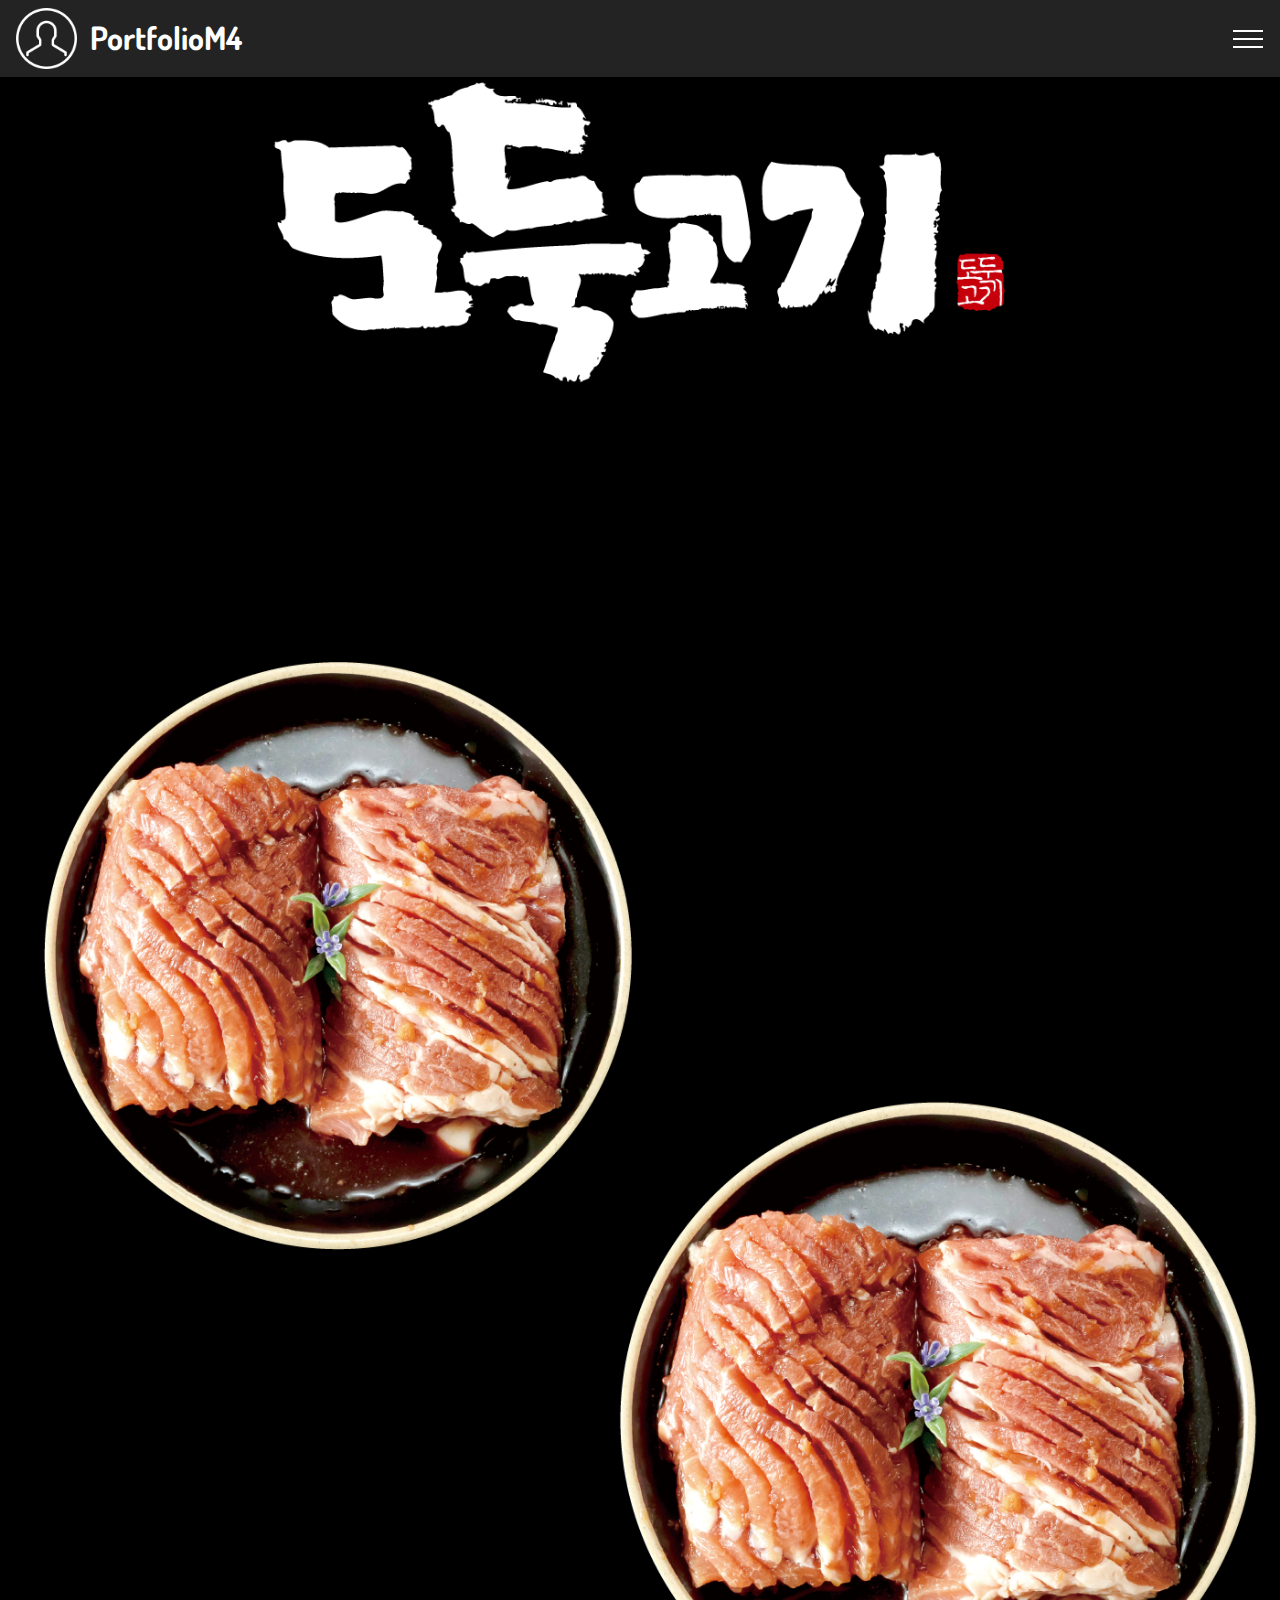
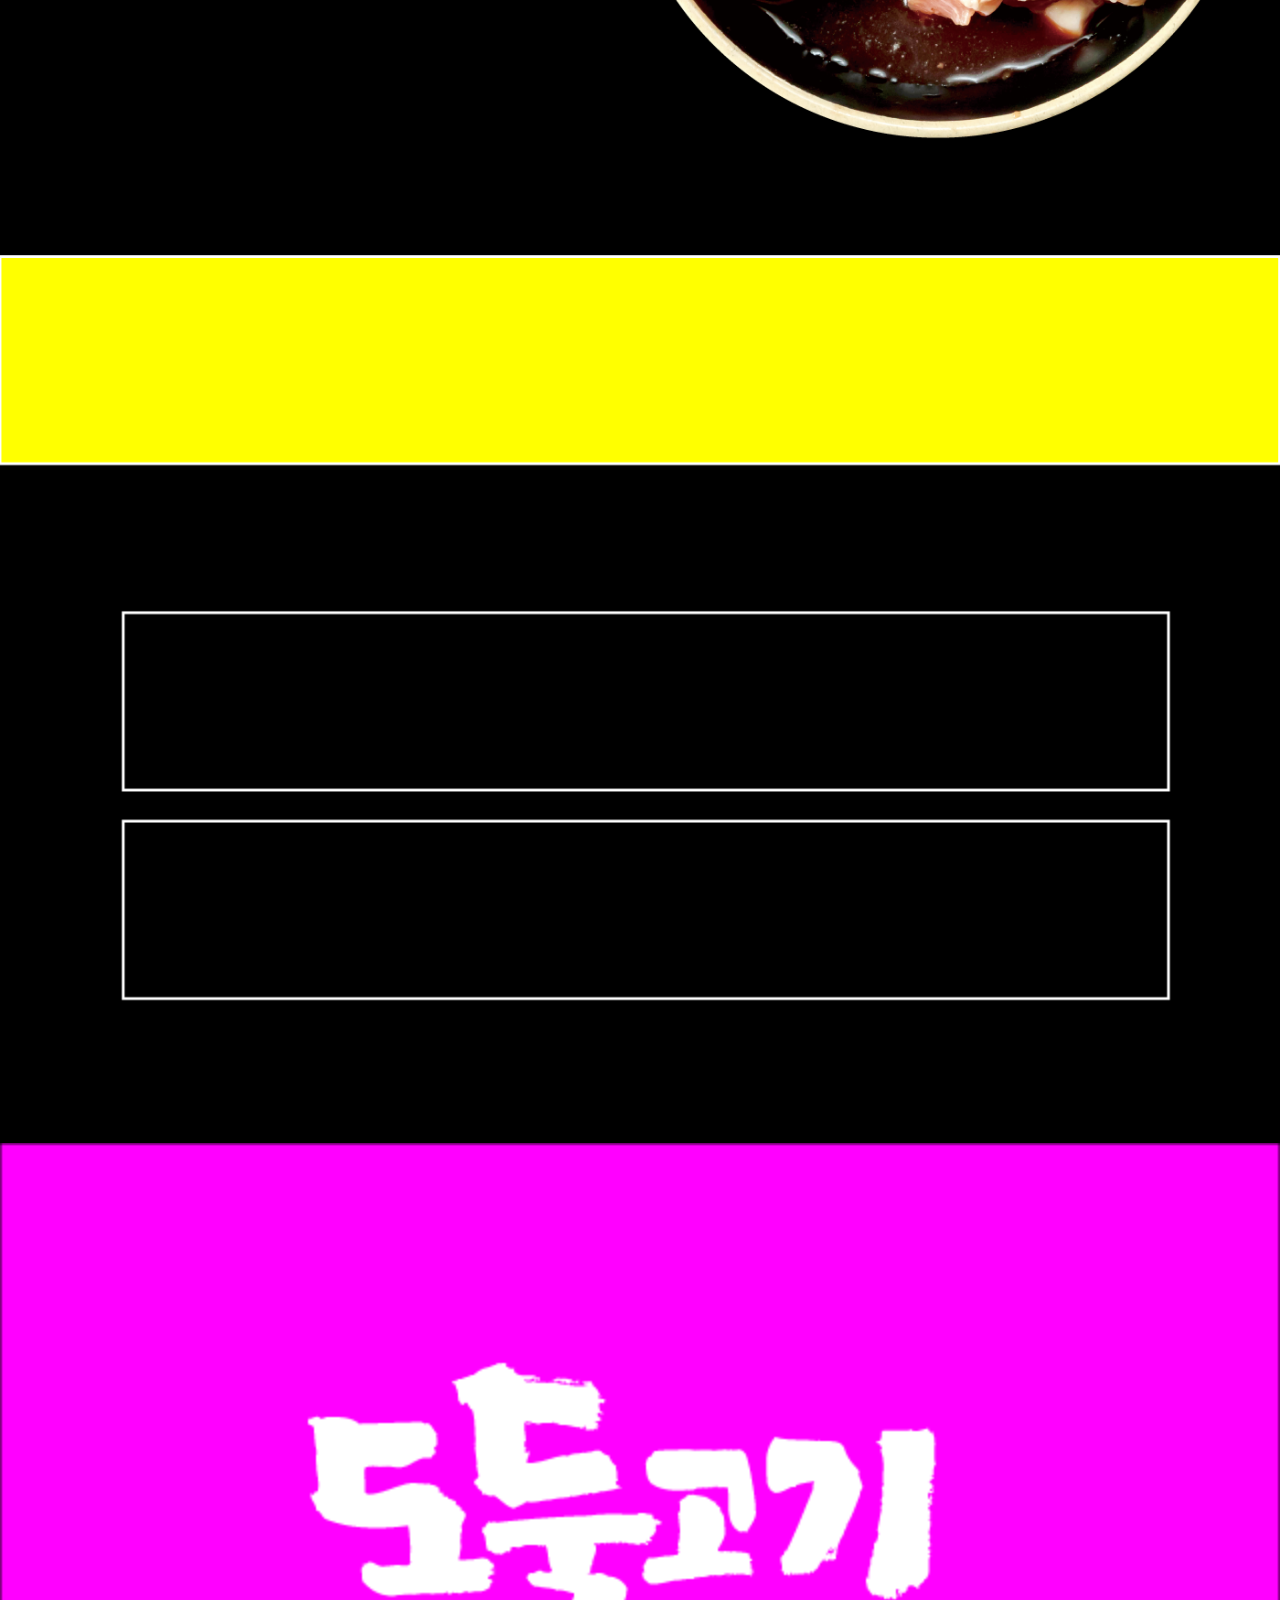
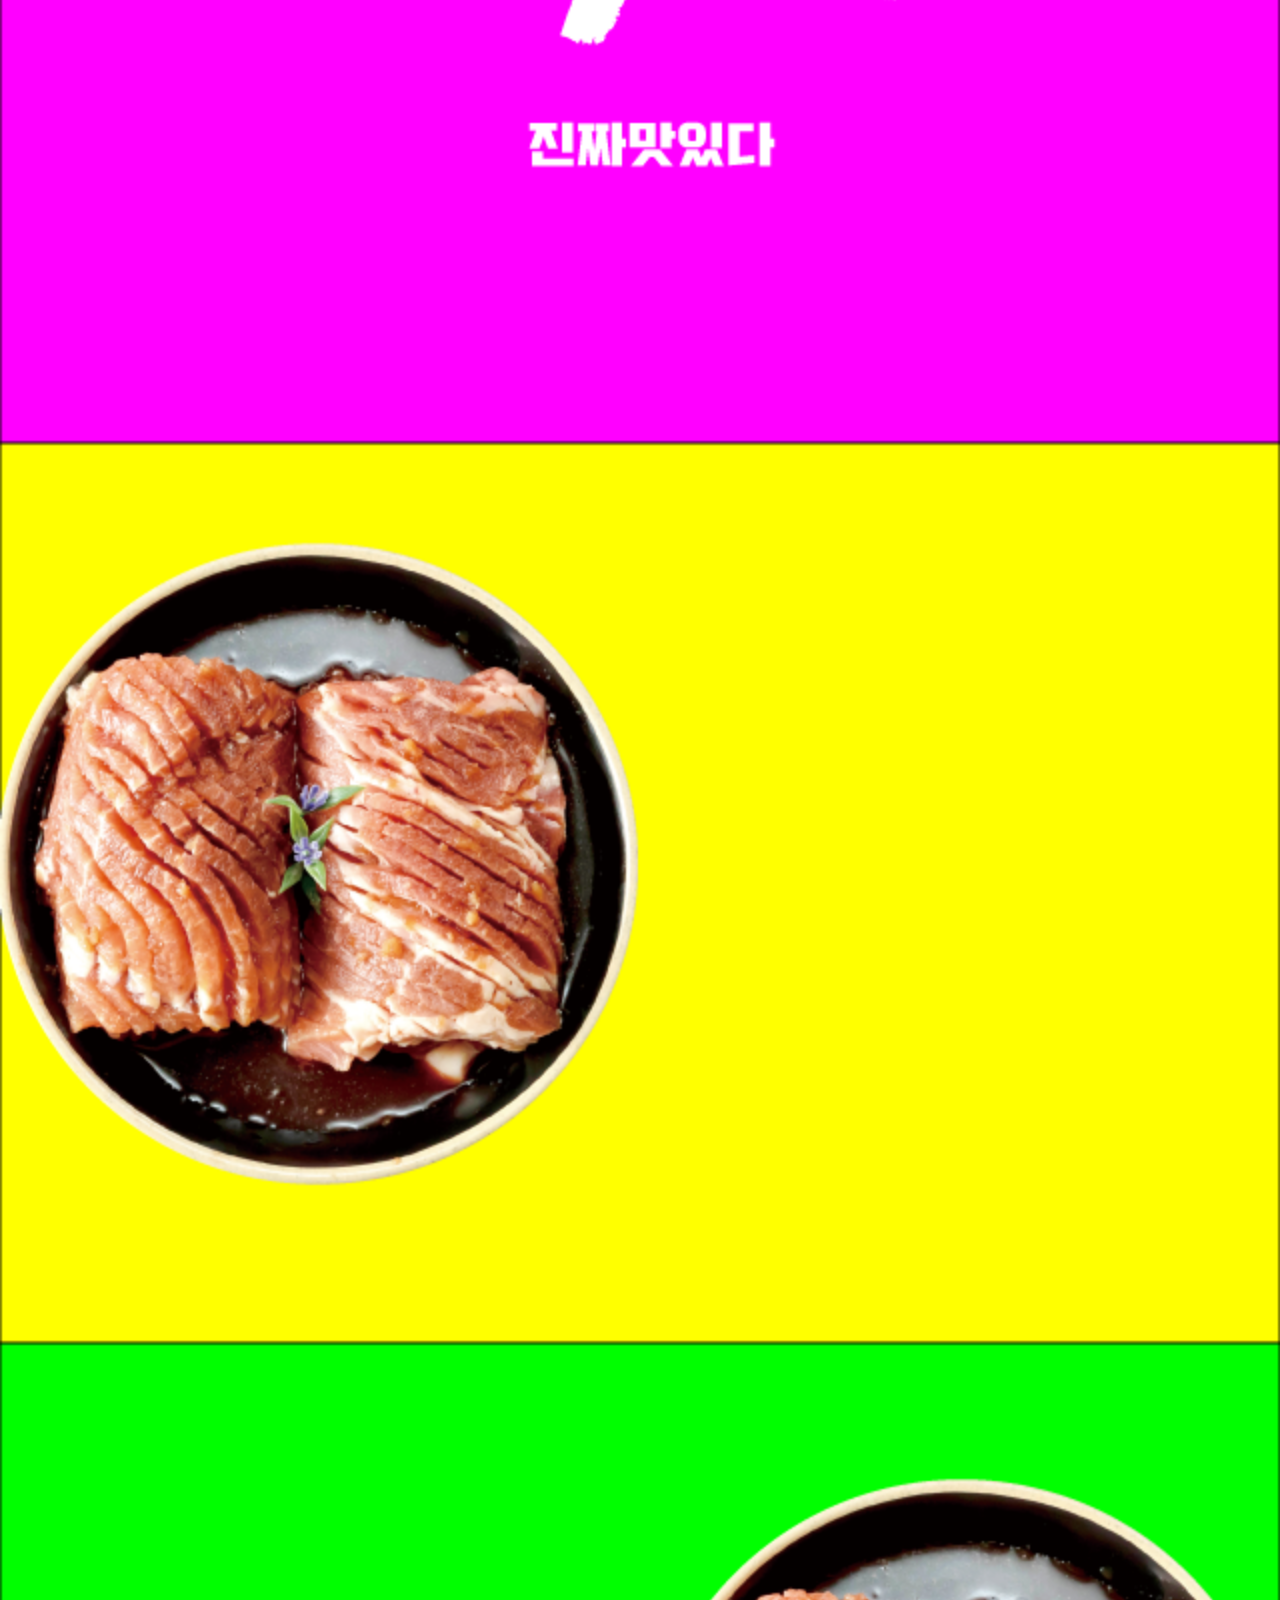
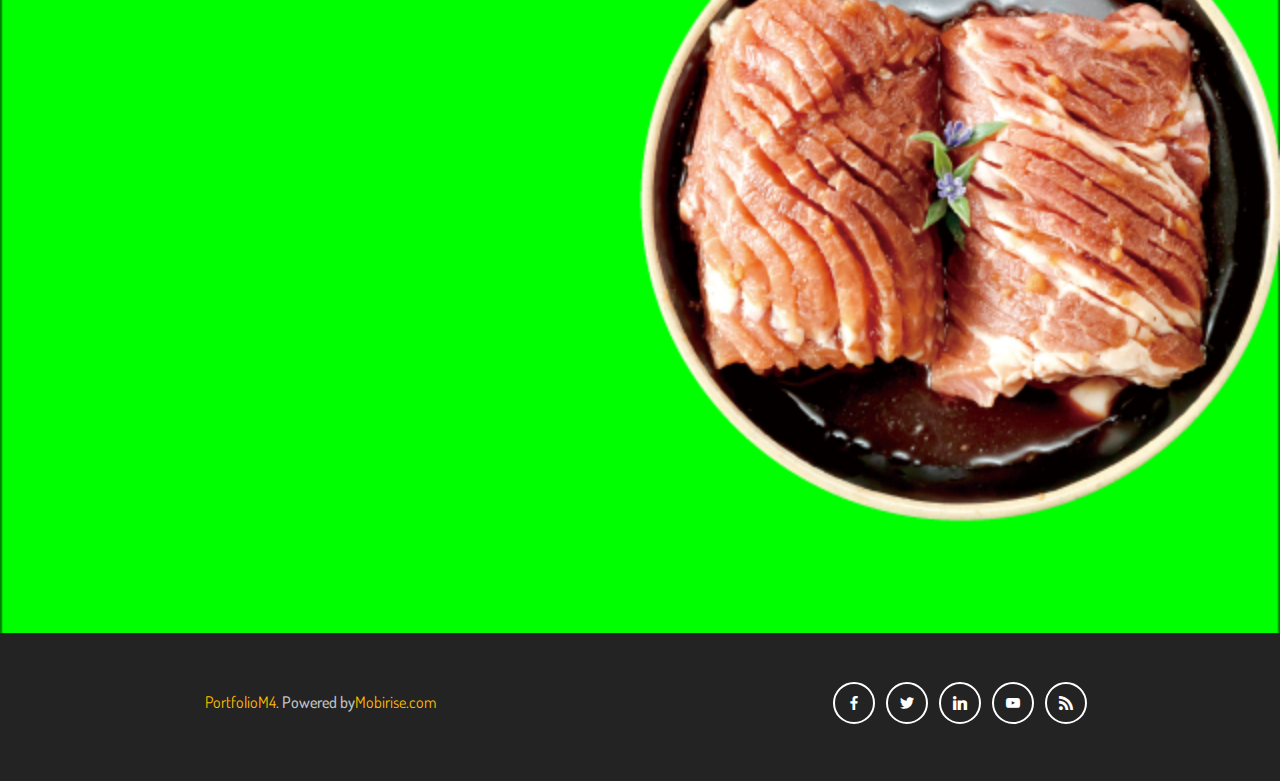
==== commit d1191981: "create github pages" ====
--- a/index.html
+++ b/index.html
@@ -8,223 +8,126 @@
   <meta name="viewport" content="width=device-width, initial-scale=1, minimum-scale=1">
   <meta name="description" content="">
   <title>Home</title>
-  <link rel="stylesheet" href="assets/web/assets/mobirise-icons/mobirise-icons.css">
   <link rel="stylesheet" href="assets/tether/tether.min.css">
   <link rel="stylesheet" href="assets/bootstrap/css/bootstrap.min.css">
   <link rel="stylesheet" href="assets/bootstrap/css/bootstrap-grid.min.css">
   <link rel="stylesheet" href="assets/bootstrap/css/bootstrap-reboot.min.css">
+  <link rel="stylesheet" href="assets/dropdown/css/style.css">
   <link rel="stylesheet" href="assets/socicon/css/styles.css">
   <link rel="stylesheet" href="assets/theme/css/style.css">
-  <link rel="stylesheet" href="assets/mobirise-gallery/style.css">
   <link rel="stylesheet" href="assets/mobirise/css/mbr-additional.css" type="text/css">
   
   
   
 </head>
 <body>
-<section class="mbr-gallery mbr-slider-carousel cid-qDuiAQmgUj" id="gallery1-0" data-rv-view="117">
+<section class="menu cid-qDB4rZW16N" once="menu" id="menu1-0" data-rv-view="39">
 
     
-    <div class="container">
-        <div class="row justify-content-center">
-            <div class="col-sm-10">
-                <h2 class="mbr-section-title mbr-fonts-styl align-center display-2">WORK &amp; CLIENTS</h2>
-                <div class="underline align-center">
-                    <div class="line"></div>
-                </div>
-                <h3 class="mbr-section-subtitle mbr-light mbr-fonts-style pt-3 align-center display-5">Gallery with text in top on hover. Use block parameters to off/on text, bullets and other</h3>
+
+    <nav class="navbar navbar-dropdown navbar-fixed-top collapsed">
+        <div class="navbar-brand">
+            <span class="navbar-logo">
+                <a href="https://mobirise.com">
+                    <img src="assets/images/logo2.png" alt="Mobirise" media-simple="true" style="height: 3.8rem;">
+                </a>
+            </span>
+            <span class="navbar-caption-wrap">
+                <a class="navbar-caption text-white display-2" href="https://mobirise.com">PortfolioM4</a>
+            </span>
+        </div>
+        <button class="navbar-toggler" type="button" data-toggle="collapse" data-target="#navbarSupportedContent" aria-controls="navbarNavAltMarkup" aria-expanded="false" aria-label="Toggle navigation">
+            <div class="hamburger">
+                <span></span>
+                <span></span>
+                <span></span>
+                <span></span>
             </div>
-        </div>
-    </div>
-    <div class="container">
-        <div class="pt-5"><!-- Filter --><div class="mbr-gallery-filter container gallery-filter-active"><ul buttons="0"><li class="mbr-gallery-filter-all"><a class="btn btn-md btn-primary-outline active display-4" href="">All</a></li></ul></div><!-- Gallery --><div class="mbr-gallery-row"><div class="mbr-gallery-layout-default"><div><div><div class="mbr-gallery-item mbr-gallery-item--p1" data-video-url="false" data-tags="Awesome"><div href="#lb-gallery1-0" data-slide-to="0" data-toggle="modal"><img src="assets/images/gallery00.jpg" alt=""><span class="icon-focus"></span><span class="mbr-gallery-title mbr-fonts-style display-7">Type caption here</span></div></div><div class="mbr-gallery-item mbr-gallery-item--p1" data-video-url="false" data-tags="Responsive"><div href="#lb-gallery1-0" data-slide-to="1" data-toggle="modal"><img src="assets/images/gallery01.jpg" alt=""><span class="icon-focus"></span><span class="mbr-gallery-title mbr-fonts-style display-7">Type caption here</span></div></div><div class="mbr-gallery-item mbr-gallery-item--p1" data-video-url="false" data-tags="Creative"><div href="#lb-gallery1-0" data-slide-to="2" data-toggle="modal"><img src="assets/images/gallery02.jpg" alt=""><span class="icon-focus"></span><span class="mbr-gallery-title mbr-fonts-style display-7">Type caption here</span></div></div><div class="mbr-gallery-item mbr-gallery-item--p1" data-video-url="false" data-tags="Animated"><div href="#lb-gallery1-0" data-slide-to="3" data-toggle="modal"><img src="assets/images/gallery03.jpg" alt=""><span class="icon-focus"></span><span class="mbr-gallery-title mbr-fonts-style display-7">Type caption here</span></div></div><div class="mbr-gallery-item mbr-gallery-item--p1" data-video-url="false" data-tags="Awesome"><div href="#lb-gallery1-0" data-slide-to="4" data-toggle="modal"><img src="assets/images/gallery04.jpg" alt=""><span class="icon-focus"></span><span class="mbr-gallery-title mbr-fonts-style display-7">Type caption here</span></div></div><div class="mbr-gallery-item mbr-gallery-item--p1" data-video-url="false" data-tags="Awesome"><div href="#lb-gallery1-0" data-slide-to="5" data-toggle="modal"><img src="assets/images/gallery05.jpg" alt=""><span class="icon-focus"></span><span class="mbr-gallery-title mbr-fonts-style display-7">Type caption here</span></div></div><div class="mbr-gallery-item mbr-gallery-item--p1" data-video-url="false" data-tags="Responsive"><div href="#lb-gallery1-0" data-slide-to="6" data-toggle="modal"><img src="assets/images/gallery06.jpg" alt=""><span class="icon-focus"></span><span class="mbr-gallery-title mbr-fonts-style display-7">Type caption here</span></div></div><div class="mbr-gallery-item mbr-gallery-item--p1" data-video-url="false" data-tags="Animated"><div href="#lb-gallery1-0" data-slide-to="7" data-toggle="modal"><img src="assets/images/gallery07.jpg" alt=""><span class="icon-focus"></span><span class="mbr-gallery-title mbr-fonts-style display-7">Type caption here</span></div></div></div></div><div class="clearfix"></div></div></div><!-- Lightbox --><div data-app-prevent-settings="" class="mbr-slider modal fade carousel slide" tabindex="-1" data-keyboard="true" data-interval="false" id="lb-gallery1-0"><div class="modal-dialog"><div class="modal-content"><div class="modal-body"><ol class="carousel-indicators"><li data-app-prevent-settings="" data-target="#lb-gallery1-0" class=" active" data-slide-to="0"></li><li data-app-prevent-settings="" data-target="#lb-gallery1-0" data-slide-to="1"></li><li data-app-prevent-settings="" data-target="#lb-gallery1-0" data-slide-to="2"></li><li data-app-prevent-settings="" data-target="#lb-gallery1-0" data-slide-to="3"></li><li data-app-prevent-settings="" data-target="#lb-gallery1-0" data-slide-to="4"></li><li data-app-prevent-settings="" data-target="#lb-gallery1-0" data-slide-to="5"></li><li data-app-prevent-settings="" data-target="#lb-gallery1-0" data-slide-to="6"></li><li data-app-prevent-settings="" data-target="#lb-gallery1-0" data-slide-to="7"></li></ol><div class="carousel-inner"><div class="carousel-item active"><img src="assets/images/gallery00.jpg" alt=""></div><div class="carousel-item"><img src="assets/images/gallery01.jpg" alt=""></div><div class="carousel-item"><img src="assets/images/gallery02.jpg" alt=""></div><div class="carousel-item"><img src="assets/images/gallery03.jpg" alt=""></div><div class="carousel-item"><img src="assets/images/gallery04.jpg" alt=""></div><div class="carousel-item"><img src="assets/images/gallery05.jpg" alt=""></div><div class="carousel-item"><img src="assets/images/gallery06.jpg" alt=""></div><div class="carousel-item"><img src="assets/images/gallery07.jpg" alt=""></div></div><a class="carousel-control carousel-control-prev" role="button" data-slide="prev" href="#lb-gallery1-0"><span class="mbri-left mbr-iconfont" aria-hidden="true"></span><span class="sr-only">Previous</span></a><a class="carousel-control carousel-control-next" role="button" data-slide="next" href="#lb-gallery1-0"><span class="mbri-right mbr-iconfont" aria-hidden="true"></span><span class="sr-only">Next</span></a><a class="close" href="#" role="button" data-dismiss="modal"><span class="sr-only">Close</span></a></div></div></div></div></div>
-    </div>
+        </button>
+      <div class="collapse navbar-collapse" id="navbarSupportedContent">
+            <ul class="navbar-nav nav-dropdown" data-app-modern-menu="true">
+                <li class="nav-item">
+                    <a class="nav-link link text-white display-4" href="https://mobirise.com">PORTFOLIO</a>
+                </li>
+                <li class="nav-item">
+                    <a class="nav-link link text-white display-4" href="https://mobirise.com">WORKING PROCESS</a>
+                </li>
+                <li class="nav-item">
+                    <a class="nav-link link text-white display-4" href="https://mobirise.com">ACHIEVEMENTS</a>
+                </li>
+            </ul>
+            <div class="navbar-buttons mbr-section-btn">
+                <a class="btn btn-md btn-white display-4" href="https://mobirise.com">CONTACT ME</a>
+            </div>
+      </div>
+    </nav>
 </section>
 
-<section class="features4 cid-qDuj3MMFJs" id="features4-2" data-rv-view="152">
+<section class="content4 cid-qDB5akdvEw" id="image2-4" data-rv-view="41">
+
     
-    
-    
-    <div class="container align-center">
-        <h2 class="mbr-fonts-style mbr-section-title display-2">WHO HELP ME</h2>
-        <div class="underline">
-             <div class="line"></div>
-         </div>
-        <h3 class="pt-3 mbr-section-subtitle mbr-fonts-style mbr-light display-5">Lorem ipsum dolor sit amet, consectetur adipisicing elit. Repellendus nostrum modi consequuntur ratione, quam, quo! Neque repudiandae molestias, maiores ab illo laboriosam, voluptatibus odit omnis cupiditate, ex voluptatem a laudantium!</h3>
-        <div class="row media-row">
-            
 
-            
-
-            
-
-            
-        <div class="team-item col-lg-3 col-md-6  flip-card">
-                <div class="item-image">
-                    <img src="assets/images/face1.jpg" media-simple="true">
-                    <ul class="item-social">
-                        <li class="social-1">
-                            <a href="#">
-                                <span class="socicon-twitter socicon mbr-iconfont mbr-iconfont-social" media-simple="true"></span>
-                            </a>
-                        </li>
-                        <li class="social-2">
-                            <a href="#">
-                                <span class="socicon-facebook socicon mbr-iconfont mbr-iconfont-social" media-simple="true"></span>
-                            </a>
-                        </li>
-                        <li class="social-3">
-                            <a href="#">
-                                <span class="socicon-googleplus socicon mbr-iconfont mbr-iconfont-social" media-simple="true"></span>
-                            </a>
-                        </li>
-                        <li class="social-4">
-                            <a href="#">
-                                <span class="socicon-linkedin socicon mbr-iconfont mbr-iconfont-social" media-simple="true"></span>
-                            </a>
-                        </li>
-                        
-                        
-                    </ul>
-                </div>
-                <div class="item-caption py-3">
-                    <div class="item-name px-2">
-                        <p class="mbr-fonts-style display-5">John Smith</p>
-                    </div>
-                    <div class="item-role px-2">
-                        <p>Designer</p>
-                    </div>
-                </div>
-            </div><div class="team-item col-lg-3 col-md-6  flip-card">
-                <div class="item-image">
-                    <img src="assets/images/face2.jpg" media-simple="true">
-                    <ul class="item-social">
-                        <li class="social-1">
-                            <a href="#">
-                                <span class="socicon-twitter socicon mbr-iconfont mbr-iconfont-social" media-simple="true"></span>
-                            </a>
-                        </li>
-                        <li class="social-2">
-                            <a href="#">
-                                <span class="socicon-facebook socicon mbr-iconfont mbr-iconfont-social" media-simple="true"></span>
-                            </a>
-                        </li>
-                        <li class="social-3">
-                            <a href="#">
-                                <span class="socicon-googleplus socicon mbr-iconfont mbr-iconfont-social" media-simple="true"></span>
-                            </a>
-                        </li>
-                        <li class="social-4">
-                            <a href="#">
-                                <span class="socicon-linkedin socicon mbr-iconfont mbr-iconfont-social" media-simple="true"></span>
-                            </a>
-                        </li>
-                        
-                        
-                    </ul>
-                </div>
-                <div class="item-caption py-3">
-                    <div class="item-name px-2">
-                        <p class="mbr-fonts-style display-5">Amanda Adams</p>
-                    </div>
-                    <div class="item-role px-2">
-                        <p>Photographer</p>
-                    </div>
-                </div>
-            </div><div class="team-item col-lg-3 col-md-6  flip-card">
-                <div class="item-image">
-                    <img src="assets/images/face3.jpg" media-simple="true">
-                    <ul class="item-social">
-                        <li class="social-1">
-                            <a href="#">
-                                <span class="socicon-twitter socicon mbr-iconfont mbr-iconfont-social" media-simple="true"></span>
-                            </a>
-                        </li>
-                        <li class="social-2">
-                            <a href="#">
-                                <span class="socicon-facebook socicon mbr-iconfont mbr-iconfont-social" media-simple="true"></span>
-                            </a>
-                        </li>
-                        <li class="social-3">
-                            <a href="#">
-                                <span class="socicon-googleplus socicon mbr-iconfont mbr-iconfont-social" media-simple="true"></span>
-                            </a>
-                        </li>
-                        <li class="social-4">
-                            <a href="#">
-                                <span class="socicon-linkedin socicon mbr-iconfont mbr-iconfont-social" media-simple="true"></span>
-                            </a>
-                        </li>
-                        
-                        
-                    </ul>
-                </div>
-                <div class="item-caption py-3">
-                    <div class="item-name px-2">
-                        <p class="mbr-fonts-style display-5">John Smith</p>
-                    </div>
-                    <div class="item-role px-2">
-                        <p>Designer</p>
-                    </div>
-                </div>
-            </div><div class="team-item col-lg-3 col-md-6  flip-card">
-                <div class="item-image">
-                    <img src="assets/images/face4.jpg" media-simple="true">
-                    <ul class="item-social">
-                        <li class="social-1">
-                            <a href="#">
-                                <span class="socicon-twitter socicon mbr-iconfont mbr-iconfont-social" media-simple="true"></span>
-                            </a>
-                        </li>
-                        <li class="social-2">
-                            <a href="#">
-                                <span class="socicon-facebook socicon mbr-iconfont mbr-iconfont-social" media-simple="true"></span>
-                            </a>
-                        </li>
-                        <li class="social-3">
-                            <a href="#">
-                                <span class="socicon-googleplus socicon mbr-iconfont mbr-iconfont-social" media-simple="true"></span>
-                            </a>
-                        </li>
-                        <li class="social-4">
-                            <a href="#">
-                                <span class="socicon-linkedin socicon mbr-iconfont mbr-iconfont-social" media-simple="true"></span>
-                            </a>
-                        </li>
-                        
-                        
-                    </ul>
-                </div>
-                <div class="item-caption py-3">
-                    <div class="item-name px-2">
-                        <p class="mbr-fonts-style display-5">Amanda Adams</p>
-                    </div>
-                    <div class="item-role px-2">
-                        <p>Photographer</p>
-                    </div>
-                </div>
-            </div></div>    
-    </div>
+    <figure class="mbr-figure">
+            <div class="image-block" style="width: 100%;">
+                <img src="assets/images/kakaotalk-photo-2017-12-12-21-50-33-1400x3000.png" width="1400" alt="" title="" media-simple="true">
+            </div>
+    </figure>
 </section>
 
-<section class="mbr-gallery mbr-slider-carousel cid-qDuiUqIgx9" id="gallery3-1" data-rv-view="164">
+<section class="content4 cid-qDB5kQ4YcH" id="image2-5" data-rv-view="43">
 
     
-    <div class="container">
-        <div class="row justify-content-center">
-            <div class="col-sm-10">
-                <h2 class="mbr-section-title mbr-fonts-styl align-center display-2">WAS FUN TO WORK ON THIS</h2>
-                <div class="underline align-center">
-                    <div class="line"></div>
-                </div>
-                
+
+    <figure class="mbr-figure">
+            <div class="image-block" style="width: 100%;">
+                <img src="assets/images/kakaotalk-photo-2017-12-12-21-50-12-640x1345.png" width="1400" alt="" title="" media-simple="true">
             </div>
-        </div>
+    </figure>
+</section>
+
+<section class="cid-qDB5snWiRc" id="footer2-6" data-rv-view="45">
+
+    
+
+    
+       <div class="container-fluid text-center">
+           <div class="row justify-content-center">
+             <div class="col-md-6 col-sm-12">
+                 <h3 class="inner-text mbr-fonts-style content-text display-7">
+                    <a href="#" class="text-primary">PortfolioM4</a>. Powered by<a href="https://mobirise.com" class="text-primary">Mobirise.com</a>
+                 </h3>
+             </div>
+             <div class="social-media col-md-6 col-sm-12">
+                  <ul>
+                      <li>
+                        <a class="icon-transition" href="#">
+                          <span class="mbr-iconfont socicon-facebook socicon" media-simple="true"></span>
+                        </a>
+                      </li>
+                      <li>
+                        <a class="icon-transition" href="#">
+                          <span class="mbr-iconfont socicon-twitter socicon" media-simple="true"></span>
+                        </a>
+                      </li>
+                      <li>
+                        <a class="icon-transition" href="#">
+                          <span class="mbr-iconfont socicon-linkedin socicon" media-simple="true"></span>
+                        </a>
+                      </li>
+                      <li>
+                        <a class="icon-transition" href="#">
+                          <span class="mbr-iconfont socicon-youtube socicon" media-simple="true"></span>
+                        </a>
+                      </li>
+                      <li>
+                        <a class="icon-transition" href="#">
+                          <span class="mbr-iconfont socicon-rss socicon" style="" media-simple="true"></span>
+                        </a>
+                      </li>
+                   </ul>
+              </div>
     </div>
-    
-    <div class="container">
-        <div class="pt-5"><!-- Filter --><!-- Gallery --><div class="mbr-gallery-row"><div class="mbr-gallery-layout-default"><div><div><div class="mbr-gallery-item mbr-gallery-item--p0" data-video-url="false" data-tags="Awesome"><div href="#lb-gallery3-1" data-slide-to="0" data-toggle="modal"><img src="assets/images/gallery00.jpg" alt=""><span class="icon-focus"></span></div></div><div class="mbr-gallery-item mbr-gallery-item--p0" data-video-url="false" data-tags="Responsive"><div href="#lb-gallery3-1" data-slide-to="1" data-toggle="modal"><img src="assets/images/gallery01.jpg" alt=""><span class="icon-focus"></span></div></div><div class="mbr-gallery-item mbr-gallery-item--p0" data-video-url="false" data-tags="Creative"><div href="#lb-gallery3-1" data-slide-to="2" data-toggle="modal"><img src="assets/images/gallery02.jpg" alt=""><span class="icon-focus"></span></div></div><div class="mbr-gallery-item mbr-gallery-item--p0" data-video-url="false" data-tags="Animated"><div href="#lb-gallery3-1" data-slide-to="3" data-toggle="modal"><img src="assets/images/gallery03.jpg" alt=""><span class="icon-focus"></span></div></div><div class="mbr-gallery-item mbr-gallery-item--p0" data-video-url="false" data-tags="Awesome"><div href="#lb-gallery3-1" data-slide-to="4" data-toggle="modal"><img src="assets/images/gallery04.jpg" alt=""><span class="icon-focus"></span></div></div><div class="mbr-gallery-item mbr-gallery-item--p0" data-video-url="false" data-tags="Awesome"><div href="#lb-gallery3-1" data-slide-to="5" data-toggle="modal"><img src="assets/images/gallery05.jpg" alt=""><span class="icon-focus"></span></div></div><div class="mbr-gallery-item mbr-gallery-item--p0" data-video-url="false" data-tags="Responsive"><div href="#lb-gallery3-1" data-slide-to="6" data-toggle="modal"><img src="assets/images/gallery06.jpg" alt=""><span class="icon-focus"></span></div></div><div class="mbr-gallery-item mbr-gallery-item--p0" data-video-url="false" data-tags="Animated"><div href="#lb-gallery3-1" data-slide-to="7" data-toggle="modal"><img src="assets/images/gallery07.jpg" alt=""><span class="icon-focus"></span></div></div></div></div><div class="clearfix"></div></div></div><!-- Lightbox --><div data-app-prevent-settings="" class="mbr-slider modal fade carousel slide" tabindex="-1" data-keyboard="true" data-interval="false" id="lb-gallery3-1"><div class="modal-dialog"><div class="modal-content"><div class="modal-body"><div class="carousel-inner"><div class="carousel-item active"><img src="assets/images/gallery00.jpg" alt=""></div><div class="carousel-item"><img src="assets/images/gallery01.jpg" alt=""></div><div class="carousel-item"><img src="assets/images/gallery02.jpg" alt=""></div><div class="carousel-item"><img src="assets/images/gallery03.jpg" alt=""></div><div class="carousel-item"><img src="assets/images/gallery04.jpg" alt=""></div><div class="carousel-item"><img src="assets/images/gallery05.jpg" alt=""></div><div class="carousel-item"><img src="assets/images/gallery06.jpg" alt=""></div><div class="carousel-item"><img src="assets/images/gallery07.jpg" alt=""></div></div><a class="carousel-control carousel-control-prev" role="button" data-slide="prev" href="#lb-gallery3-1"><span class="mbri-left mbr-iconfont" aria-hidden="true"></span><span class="sr-only">Previous</span></a><a class="carousel-control carousel-control-next" role="button" data-slide="next" href="#lb-gallery3-1"><span class="mbri-right mbr-iconfont" aria-hidden="true"></span><span class="sr-only">Next</span></a><a class="close" href="#" role="button" data-dismiss="modal"><span class="sr-only">Close</span></a></div></div></div></div></div>
-    </div>
+       </div>
 
 </section>
 
@@ -233,13 +136,11 @@
   <script src="assets/popper/popper.min.js"></script>
   <script src="assets/tether/tether.min.js"></script>
   <script src="assets/bootstrap/js/bootstrap.min.js"></script>
-  <script src="assets/masonry/masonry.pkgd.min.js"></script>
-  <script src="assets/imagesloaded/imagesloaded.pkgd.min.js"></script>
-  <script src="assets/bootstrap-carousel-swipe/bootstrap-carousel-swipe.js"></script>
   <script src="assets/smooth-scroll/smooth-scroll.js"></script>
+  <script src="assets/dropdown/js/script.min.js"></script>
+  <script src="assets/touch-swipe/jquery.touch-swipe.min.js"></script>
+  <script src="assets/social-likes/social-likes.js"></script>
   <script src="assets/theme/js/script.js"></script>
-  <script src="assets/mobirise-gallery/player.min.js"></script>
-  <script src="assets/mobirise-gallery/script.js"></script>
   
   
 </body>
--- a/assets/dropdown/css/style.css
+++ b/assets/dropdown/css/style.css
@@ -0,0 +1,265 @@
+.navbar-dropdown {
+  left: 0;
+  padding: 0;
+  position: absolute;
+  right: 0;
+  top: 0;
+  transition: all 0.45s ease;
+  z-index: 1030;
+  background: #282828; }
+  .navbar-dropdown .navbar-logo {
+    margin-right: 0.8rem;
+    transition: margin 0.3s ease-in-out;
+    vertical-align: middle; }
+    .navbar-dropdown .navbar-logo img {
+      height: 3.125rem;
+      transition: all 0.3s ease-in-out; }
+    .navbar-dropdown .navbar-logo.mbr-iconfont {
+      font-size: 3.125rem;
+      line-height: 3.125rem; }
+  .navbar-dropdown .navbar-caption {
+    font-weight: 700;
+    white-space: normal;
+    vertical-align: -4px;
+    line-height: 3.125rem !important; }
+    .navbar-dropdown .navbar-caption, .navbar-dropdown .navbar-caption:hover {
+      color: inherit;
+      text-decoration: none; }
+  .navbar-dropdown .mbr-iconfont + .navbar-caption {
+    vertical-align: -1px; }
+  .navbar-dropdown.navbar-fixed-top {
+    position: fixed; }
+  .navbar-dropdown .navbar-brand span {
+    vertical-align: -4px; }
+  .navbar-dropdown.bg-color.transparent {
+    background: none; }
+  .navbar-dropdown.navbar-short .navbar-brand {
+    padding: 0.625rem 0; }
+    .navbar-dropdown.navbar-short .navbar-brand span {
+      vertical-align: -1px; }
+  .navbar-dropdown.navbar-short .navbar-caption {
+    line-height: 2.375rem !important;
+    vertical-align: -2px; }
+  .navbar-dropdown.navbar-short .navbar-logo {
+    margin-right: 0.5rem; }
+    .navbar-dropdown.navbar-short .navbar-logo img {
+      height: 2.375rem; }
+    .navbar-dropdown.navbar-short .navbar-logo.mbr-iconfont {
+      font-size: 2.375rem;
+      line-height: 2.375rem; }
+  .navbar-dropdown.navbar-short .mbr-table-cell {
+    height: 3.625rem; }
+  .navbar-dropdown .navbar-close {
+    left: 0.6875rem;
+    position: fixed;
+    top: 0.75rem;
+    z-index: 1000; }
+  .navbar-dropdown .hamburger-icon {
+    content: "";
+    display: inline-block;
+    vertical-align: middle;
+    width: 16px;
+    -webkit-box-shadow: 0 -6px 0 1px #282828,0 0 0 1px #282828,0 6px 0 1px #282828;
+    -moz-box-shadow: 0 -6px 0 1px #282828,0 0 0 1px #282828,0 6px 0 1px #282828;
+    box-shadow: 0 -6px 0 1px #282828,0 0 0 1px #282828,0 6px 0 1px #282828; }
+
+.dropdown-menu .dropdown-toggle[data-toggle="dropdown-submenu"]::after {
+  border-bottom: 0.35em solid transparent;
+  border-left: 0.35em solid;
+  border-right: 0;
+  border-top: 0.35em solid transparent;
+  margin-left: 0.3rem; }
+
+.dropdown-menu .dropdown-item:focus {
+  outline: 0; }
+
+.nav-dropdown {
+  font-size: 0.75rem;
+  font-weight: 500;
+  height: auto !important; }
+  .nav-dropdown .nav-btn {
+    padding-left: 1rem; }
+  .nav-dropdown .link {
+    margin: .667em 1.667em;
+    font-weight: 500;
+    padding: 0;
+    transition: color .2s ease-in-out; }
+    .nav-dropdown .link.dropdown-toggle {
+      margin-right: 2.583em; }
+      .nav-dropdown .link.dropdown-toggle::after {
+        margin-left: .25rem;
+        border-top: 0.35em solid;
+        border-right: 0.35em solid transparent;
+        border-left: 0.35em solid transparent;
+        border-bottom: 0; }
+      .nav-dropdown .link.dropdown-toggle[aria-expanded="true"] {
+        margin: 0;
+        padding: 0.667em 3.263em  0.667em 1.667em; }
+  .nav-dropdown .link::after,
+  .nav-dropdown .dropdown-item::after {
+    color: inherit; }
+  .nav-dropdown .btn {
+    font-size: 0.75rem;
+    font-weight: 700;
+    letter-spacing: 0;
+    margin-bottom: 0;
+    padding-left: 1.25rem;
+    padding-right: 1.25rem; }
+  .nav-dropdown .dropdown-menu {
+    border-radius: 0;
+    border: 0;
+    left: 0;
+    margin: 0;
+    padding-bottom: 1.25rem;
+    padding-top: 1.25rem;
+    position: relative; }
+  .nav-dropdown .dropdown-submenu {
+    margin-left: 0.125rem;
+    top: 0; }
+  .nav-dropdown .dropdown-item {
+    font-weight: 500;
+    line-height: 2;
+    padding: 0.3846em 4.615em 0.3846em 1.5385em;
+    position: relative;
+    transition: color .2s ease-in-out, background-color .2s ease-in-out; }
+    .nav-dropdown .dropdown-item::after {
+      margin-top: -0.3077em;
+      position: absolute;
+      right: 1.1538em;
+      top: 50%; }
+    .nav-dropdown .dropdown-item:focus, .nav-dropdown .dropdown-item:hover {
+      background: none; }
+
+@media (max-width: 767px) {
+  .nav-dropdown.navbar-toggleable-sm {
+    bottom: 0;
+    display: none;
+    left: 0;
+    overflow-x: hidden;
+    position: fixed;
+    top: 0;
+    transform: translateX(-100%);
+    -ms-transform: translateX(-100%);
+    -webkit-transform: translateX(-100%);
+    width: 18.75rem;
+    z-index: 999; } }
+.nav-dropdown.navbar-toggleable-xl {
+  bottom: 0;
+  display: none;
+  left: 0;
+  overflow-x: hidden;
+  position: fixed;
+  top: 0;
+  transform: translateX(-100%);
+  -ms-transform: translateX(-100%);
+  -webkit-transform: translateX(-100%);
+  width: 18.75rem;
+  z-index: 999; }
+
+.nav-dropdown-sm {
+  display: block !important;
+  overflow-x: hidden;
+  overflow: auto;
+  padding-top: 3.875rem; }
+  .nav-dropdown-sm::after {
+    content: "";
+    display: block;
+    height: 3rem;
+    width: 100%; }
+  .nav-dropdown-sm.collapse.in ~ .navbar-close {
+    display: block !important; }
+  .nav-dropdown-sm.collapsing, .nav-dropdown-sm.collapse.in {
+    transform: translateX(0);
+    -ms-transform: translateX(0);
+    -webkit-transform: translateX(0);
+    transition: all 0.25s ease-out;
+    -webkit-transition: all 0.25s ease-out;
+    background: #282828; }
+  .nav-dropdown-sm.collapsing[aria-expanded="false"] {
+    transform: translateX(-100%);
+    -ms-transform: translateX(-100%);
+    -webkit-transform: translateX(-100%); }
+  .nav-dropdown-sm .nav-item {
+    display: block;
+    margin-left: 0 !important;
+    padding-left: 0; }
+  .nav-dropdown-sm .link,
+  .nav-dropdown-sm .dropdown-item {
+    border-top: 1px dotted rgba(255, 255, 255, 0.1);
+    font-size: 0.8125rem;
+    line-height: 1.6;
+    margin: 0 !important;
+    padding: 0.875rem 2.4rem 0.875rem 1.5625rem !important;
+    position: relative;
+    white-space: normal; }
+    .nav-dropdown-sm .link:focus, .nav-dropdown-sm .link:hover,
+    .nav-dropdown-sm .dropdown-item:focus,
+    .nav-dropdown-sm .dropdown-item:hover {
+      background: rgba(0, 0, 0, 0.2) !important;
+      color: #c0a375; }
+  .nav-dropdown-sm .nav-btn {
+    position: relative;
+    padding: 1.5625rem 1.5625rem 0 1.5625rem; }
+    .nav-dropdown-sm .nav-btn::before {
+      border-top: 1px dotted rgba(255, 255, 255, 0.1);
+      content: "";
+      left: 0;
+      position: absolute;
+      top: 0;
+      width: 100%; }
+    .nav-dropdown-sm .nav-btn + .nav-btn {
+      padding-top: 0.625rem; }
+      .nav-dropdown-sm .nav-btn + .nav-btn::before {
+        display: none; }
+  .nav-dropdown-sm .btn {
+    padding: 0.625rem 0; }
+  .nav-dropdown-sm .dropdown-toggle[data-toggle="dropdown-submenu"]::after {
+    margin-left: .25rem;
+    border-top: 0.35em solid;
+    border-right: 0.35em solid transparent;
+    border-left: 0.35em solid transparent;
+    border-bottom: 0; }
+  .nav-dropdown-sm .dropdown-toggle[data-toggle="dropdown-submenu"][aria-expanded="true"]::after {
+    border-top: 0;
+    border-right: 0.35em solid transparent;
+    border-left: 0.35em solid transparent;
+    border-bottom: 0.35em solid; }
+  .nav-dropdown-sm .dropdown-menu {
+    margin: 0;
+    padding: 0;
+    position: relative;
+    top: 0;
+    left: 0;
+    width: 100%;
+    border: 0;
+    float: none;
+    border-radius: 0;
+    background: none; }
+  .nav-dropdown-sm .dropdown-submenu {
+    left: 100%;
+    margin-left: 0.125rem;
+    margin-top: -1.25rem;
+    top: 0; }
+
+.navbar-toggleable-sm .nav-dropdown .dropdown-menu {
+  position: absolute; }
+
+.navbar-toggleable-sm .nav-dropdown .dropdown-submenu {
+  left: 100%;
+  margin-left: 0.125rem;
+  margin-top: -1.25rem;
+  top: 0; }
+
+.navbar-toggleable-sm.opened .nav-dropdown .dropdown-menu {
+  position: relative; }
+
+.navbar-toggleable-sm.opened .nav-dropdown .dropdown-submenu {
+  left: 0;
+  margin-left: 00rem;
+  margin-top: 0rem;
+  top: 0; }
+
+.is-builder .nav-dropdown.collapsing {
+  transition: none !important; }
+
+/*# sourceMappingURL=style.css.map */
--- a/assets/mobirise/css/mbr-additional.css
+++ b/assets/mobirise/css/mbr-additional.css
@@ -746,391 +746,318 @@
 .scroll-background {
   background-repeat: repeat-x !important;
 }
-.cid-qDuiAQmgUj {
-  padding-top: 90px;
-  padding-bottom: 90px;
+.cid-qDB4rZW16N .navbar {
+  min-height: 77px;
+  transition: all .3s;
+  background: #232323;
+}
+.cid-qDB4rZW16N .navbar.opened {
+  transition: all .3s;
+  background: #232323 !important;
+}
+.cid-qDB4rZW16N .navbar .dropdown-item {
+  padding: .25rem 1.5rem;
+}
+.cid-qDB4rZW16N .navbar .navbar-collapse {
+  transition: none;
+  justify-content: flex-end;
+  z-index: 1;
+}
+.cid-qDB4rZW16N .navbar.collapsed.opened {
+  text-align: center;
+  flex-direction: column;
+  margin-left: auto;
+  max-width: 20rem ;
+  height: 100vh;
+  justify-content: flex-start;
+}
+.cid-qDB4rZW16N .navbar.collapsed.opened .dropdown-menu {
+  top: 0;
+}
+.cid-qDB4rZW16N .navbar.collapsed.opened .navbar-toggler {
+  order: -1;
+  align-self: flex-end !important;
+  margin: 1rem 0 0 0;
+}
+.cid-qDB4rZW16N .navbar.collapsed.opened .navbar-collapse {
+  flex-basis: initial;
+}
+.cid-qDB4rZW16N .navbar.collapsed:not(.opened) .navbar-collapse {
+  display: none !important;
+}
+.cid-qDB4rZW16N .navbar.collapsed .dropdown-menu {
+  background: transparent !important;
+}
+.cid-qDB4rZW16N .navbar.collapsed .dropdown-menu .dropdown-submenu {
+  left: 0 !important;
+}
+.cid-qDB4rZW16N .navbar.collapsed .dropdown-menu .dropdown-item:after {
+  right: auto;
+}
+.cid-qDB4rZW16N .navbar.collapsed .dropdown-menu .dropdown-toggle[data-toggle="dropdown-submenu"]:after {
+  margin-left: .25rem;
+  border-top: 0.35em solid;
+  border-right: 0.35em solid transparent;
+  border-left: 0.35em solid transparent;
+  border-bottom: 0;
+  top: 55%;
+}
+.cid-qDB4rZW16N .navbar.collapsed ul.navbar-nav li {
+  margin: auto;
+}
+.cid-qDB4rZW16N .navbar.collapsed .dropdown-menu .dropdown-item {
+  padding: .25rem 1.5rem;
+  text-align: center;
+}
+@media (max-width: 991px) {
+  .cid-qDB4rZW16N .navbar.opened {
+    text-align: center;
+    flex-direction: column;
+    margin-left: auto;
+    max-width: 20rem ;
+    height: 100vh;
+    justify-content: flex-start;
+  }
+  .cid-qDB4rZW16N .navbar.opened .dropdown-menu {
+    top: 0;
+  }
+  .cid-qDB4rZW16N .navbar.opened .navbar-toggler {
+    order: -1;
+    align-self: flex-end !important;
+    margin: 1rem 0 0 0;
+  }
+  .cid-qDB4rZW16N .navbar.opened .navbar-collapse {
+    flex-basis: initial;
+  }
+  .cid-qDB4rZW16N .navbar:not(.opened) .navbar-collapse {
+    display: none !important;
+  }
+  .cid-qDB4rZW16N .navbar .dropdown-menu {
+    background: transparent !important;
+  }
+  .cid-qDB4rZW16N .navbar .dropdown-menu .dropdown-submenu {
+    left: 0 !important;
+  }
+  .cid-qDB4rZW16N .navbar .dropdown-menu .dropdown-item:after {
+    right: auto;
+  }
+  .cid-qDB4rZW16N .navbar .dropdown-menu .dropdown-toggle[data-toggle="dropdown-submenu"]:after {
+    margin-left: .25rem;
+    border-top: 0.35em solid;
+    border-right: 0.35em solid transparent;
+    border-left: 0.35em solid transparent;
+    border-bottom: 0;
+    top: 55%;
+  }
+  .cid-qDB4rZW16N .navbar .navbar-logo img {
+    height: 3.8rem !important;
+  }
+  .cid-qDB4rZW16N .navbar ul.navbar-nav li {
+    margin: auto;
+  }
+  .cid-qDB4rZW16N .navbar .dropdown-menu .dropdown-item {
+    padding: .25rem 1.5rem;
+    text-align: center;
+  }
+  .cid-qDB4rZW16N .navbar .navbar-brand {
+    flex-shrink: initial;
+    word-break: break-word;
+  }
+}
+.cid-qDB4rZW16N .navbar.navbar-short {
+  background: #232323 !important;
+  min-height: 60px;
+}
+.cid-qDB4rZW16N .navbar.navbar-short .navbar-logo img {
+  height: 3rem !important;
+}
+.cid-qDB4rZW16N .navbar.navbar-short .navbar-brand {
+  padding: 0;
+}
+.cid-qDB4rZW16N .navbar-brand {
+  flex-shrink: 0;
+  align-items: center;
+  margin-right: 0;
+  padding: 0;
+  transition: all .3s;
+  word-break: break-word;
+  z-index: 1;
+}
+.cid-qDB4rZW16N .navbar-brand .navbar-caption {
+  line-height: inherit !important;
+}
+.cid-qDB4rZW16N .navbar-brand .navbar-logo a {
+  outline: none;
+}
+.cid-qDB4rZW16N .dropdown-item.active,
+.cid-qDB4rZW16N .dropdown-item:active {
+  background-color: transparent;
+}
+.cid-qDB4rZW16N .navbar-expand-lg .navbar-nav .nav-link {
+  padding: 0;
+}
+.cid-qDB4rZW16N .nav-dropdown .link.dropdown-toggle {
+  margin-right: 1.667em;
+}
+.cid-qDB4rZW16N .nav-dropdown .link.dropdown-toggle[aria-expanded="true"] {
+  margin-right: 0;
+  padding: 0.667em 1.667em;
+}
+.cid-qDB4rZW16N .navbar.navbar-expand-lg .dropdown .dropdown-menu {
+  background: #232323;
+}
+.cid-qDB4rZW16N .navbar.navbar-expand-lg .dropdown .dropdown-menu .dropdown-submenu {
+  margin: 0;
+  left: 100%;
+}
+.cid-qDB4rZW16N .navbar .dropdown.open > .dropdown-menu {
+  display: block;
+}
+.cid-qDB4rZW16N ul.navbar-nav {
+  flex-wrap: wrap;
+}
+.cid-qDB4rZW16N .navbar-buttons {
+  text-align: center;
+}
+.cid-qDB4rZW16N button.navbar-toggler {
+  outline: none;
+  width: 31px;
+  height: 20px;
+  cursor: pointer;
+  transition: all .2s;
+  position: relative;
+  align-self: center;
+}
+.cid-qDB4rZW16N button.navbar-toggler .hamburger span {
+  position: absolute;
+  right: 0;
+  width: 30px;
+  height: 2px;
+  border-right: 5px;
   background-color: #ffffff;
 }
-.cid-qDuiAQmgUj .mbr-slider .carousel-control {
-  background: #1b1b1b;
-}
-.cid-qDuiAQmgUj .mbr-slider .carousel-control-prev {
-  left: 0;
-  margin-left: 2.5rem;
-}
-.cid-qDuiAQmgUj .mbr-slider .carousel-control-next {
-  right: 0;
-  margin-right: 2.5rem;
-}
-.cid-qDuiAQmgUj .mbr-slider .modal-body .close {
-  background: #1b1b1b;
-}
-.cid-qDuiAQmgUj .mbr-gallery-item > div::before {
-  content: '';
-  position: absolute;
-  left: 0;
+.cid-qDB4rZW16N button.navbar-toggler .hamburger span:nth-child(1) {
   top: 0;
-  width: 100%;
-  height: 100%;
-  background-color: #000000;
+  transition: all .2s;
+}
+.cid-qDB4rZW16N button.navbar-toggler .hamburger span:nth-child(2) {
+  top: 8px;
+  transition: all .15s;
+}
+.cid-qDB4rZW16N button.navbar-toggler .hamburger span:nth-child(3) {
+  top: 8px;
+  transition: all .15s;
+}
+.cid-qDB4rZW16N button.navbar-toggler .hamburger span:nth-child(4) {
+  top: 16px;
+  transition: all .2s;
+}
+.cid-qDB4rZW16N nav.opened .hamburger span:nth-child(1) {
+  top: 8px;
+  width: 0;
   opacity: 0;
-  -webkit-transition: 0.2s opacity ease-in-out;
-  transition: 0.2s opacity ease-in-out;
-}
-.cid-qDuiAQmgUj .mbr-gallery-item > div:hover::before {
-  opacity: .5;
-}
-.cid-qDuiAQmgUj .mbr-gallery-filter-all > a {
-  padding: 30px;
-  color: #444444;
-}
-.cid-qDuiAQmgUj .mbr-gallery-filter {
-  padding-top: 0;
-  padding-bottom: 2rem;
-}
-.cid-qDuiAQmgUj .mbr-gallery-filter .btn {
-  text-transform: uppercase;
-  color: #444444;
-  font-weight: 400;
-  letter-spacing: 0.1em;
-  margin: 0px !important;
-  border: none;
-  padding: 12px 15px 12px 15px;
-}
-.cid-qDuiAQmgUj .mbr-gallery-filter .btn:hover {
-  background: transparent;
-  color: #ffbc00;
-}
-.cid-qDuiAQmgUj .mbr-gallery-filter ul {
+  right: 50%;
+  transition: all .2s;
+}
+.cid-qDB4rZW16N nav.opened .hamburger span:nth-child(2) {
+  -webkit-transform: rotate(45deg);
+  transform: rotate(45deg);
+  transition: all .25s;
+}
+.cid-qDB4rZW16N nav.opened .hamburger span:nth-child(3) {
+  -webkit-transform: rotate(-45deg);
+  transform: rotate(-45deg);
+  transition: all .25s;
+}
+.cid-qDB4rZW16N nav.opened .hamburger span:nth-child(4) {
+  top: 8px;
+  width: 0;
+  opacity: 0;
+  right: 50%;
+  transition: all .2s;
+}
+.cid-qDB4rZW16N .navbar-dropdown {
+  padding: .5rem 1rem;
+  position: fixed;
+}
+.cid-qDB4rZW16N a.nav-link {
+  display: flex;
+  align-items: center;
+  justify-content: center;
+  letter-spacing: 2px;
+}
+.cid-qDB4rZW16N a.nav-link:focus {
+  outline: none;
+}
+.cid-qDB4rZW16N .mbr-iconfont {
+  font-size: 1.5rem;
+  padding-right: .5rem;
+}
+.cid-qDB5akdvEw {
+  background: #ffffff;
+}
+.cid-qDB5akdvEw .image-block {
+  margin: auto;
+  width: 100% !important;
+}
+@media (max-width: 768px) {
+  .cid-qDB5akdvEw .image-block {
+    width: 100% !important;
+  }
+}
+.cid-qDB5kQ4YcH {
+  background: #ffffff;
+}
+.cid-qDB5kQ4YcH .image-block {
+  margin: auto;
+  width: 100% !important;
+}
+@media (max-width: 768px) {
+  .cid-qDB5kQ4YcH .image-block {
+    width: 100% !important;
+  }
+}
+.cid-qDB5snWiRc {
+  padding-top: 45px;
+  padding-bottom: 45px;
+  background-color: #232323;
+}
+.cid-qDB5snWiRc a:link {
+  text-decoration: none;
+}
+.cid-qDB5snWiRc .icon-transition span {
+  color: #ffffff;
   display: block;
-}
-.cid-qDuiAQmgUj .mbr-gallery-filter ul li {
-  position: relative;
-}
-.cid-qDuiAQmgUj .mbr-gallery-filter li.active .btn {
-  color: #ffbc00;
-  background: transparent;
-}
-.cid-qDuiAQmgUj .mbr-gallery-filter li::after {
-  bottom: 0.5rem;
-  content: "";
-  height: 4px;
-  left: 50%;
-  position: absolute;
-  transform: translateX(-50%) scale(0);
-  width: 4px;
-  transition: all 0.3s ease-in-out;
-  background: #ffbc00;
-}
-.cid-qDuiAQmgUj .mbr-gallery-filter li.active::after,
-.cid-qDuiAQmgUj .mbr-gallery-filter li:hover::after {
-  transform: translateX(-50%) scale(1);
-  background: #ffbc00;
-}
-.cid-qDuiAQmgUj .mbr-gallery-title {
-  transition: all.3s;
-  position: absolute;
-  visibility: hidden;
-  display: block;
-  opacity: 0;
-  width: 100%;
-  top: -2rem;
-  right: 0;
-  text-align: right;
-  padding: 1rem;
-  color: #fff;
-  background: transparent;
-}
-.cid-qDuiAQmgUj .mbr-gallery-item > div:hover .mbr-gallery-title {
-  top: 0;
-  right: 0;
-  display: block;
-  visibility: visible;
-  opacity: 1;
-}
-.cid-qDuiAQmgUj .mbr-gallery-item > div:hover .icon-focus {
-  top: calc(50% - 24px);
-}
-.cid-qDuiAQmgUj .icon-focus:before {
-  content: '\e95e';
-}
-.cid-qDuiAQmgUj .icon-focus {
-  transition: all .3s;
-  font-size: 2rem !important;
-  top: 50%;
-  left: calc(50% - 24px);
-  width: 48px;
-  padding: 0 8px;
+  height: 3em;
+  line-height: 3em;
   border-radius: 50%;
-  color: #444444 !important;
-  background-color: #ffffff;
-}
-.cid-qDuiAQmgUj .mbr-section-title {
-  margin: 0;
-}
-.cid-qDuiAQmgUj .underline {
-  margin-top: -0.5rem;
-  margin-bottom: -0.5rem;
-}
-.cid-qDuiAQmgUj .underline .line {
-  width: 3rem;
-  height: 2px;
-  background: #444444;
-  display: inline-block;
-}
-.cid-qDuj3MMFJs {
-  padding-top: 90px;
-  padding-bottom: 90px;
-  background-color: #ffffff;
-}
-.cid-qDuj3MMFJs .mbr-section-title {
-  margin: 0;
-}
-.cid-qDuj3MMFJs .underline {
-  margin-top: -0.5rem;
-  margin-bottom: -0.5rem;
-}
-.cid-qDuj3MMFJs .underline .line {
-  width: 3rem;
-  height: 2px;
-  background: #444444;
-  display: inline-block;
-}
-.cid-qDuj3MMFJs .media-row {
-  display: flex;
+  border: 2px solid #ffffff;
+  width: 3em;
+  -webkit-transition: all 0.3s ease-out 0s;
+  transition: all 0.3s ease-out 0s;
+  font-size: 14px;
+}
+.cid-qDB5snWiRc .icon-transition span:hover {
+  background-color: #ffbc00;
+}
+.cid-qDB5snWiRc .inner-text {
+  line-height: 3em;
+}
+.cid-qDB5snWiRc .social-media {
+  display: -webkit-flex;
   justify-content: center;
-}
-.cid-qDuj3MMFJs .team-item {
-  transition: all .2s;
-  margin: 2rem 0;
-}
-.cid-qDuj3MMFJs .team-item .item-image {
-  position: relative !important;
-}
-.cid-qDuj3MMFJs .team-item .item-image img {
-  width: 100%;
-}
-.cid-qDuj3MMFJs .team-item .item-image::after {
-  background: #000000;
-  content: "";
-  height: 100%;
-  left: 0;
-  position: absolute;
-  top: 0;
-  width: 100%;
-  opacity: 0;
-  visibility: hidden;
-  transition: .4s;
-}
-.cid-qDuj3MMFJs .team-item .item-name p {
-  margin-bottom: 0;
-}
-.cid-qDuj3MMFJs .team-item .item-role p {
-  margin-bottom: 0;
-}
-.cid-qDuj3MMFJs .team-item .item-caption {
-  background: #efefef;
-}
-.cid-qDuj3MMFJs .item-social {
-  display: block;
+  align-items: center;
+}
+.cid-qDB5snWiRc .social-media ul {
   margin: 0;
   padding: 0;
-  list-style-type: none;
-  position: absolute;
-  top: 50%;
-  transform: translateY(-50%);
-  width: 100%;
-  z-index: 1;
-}
-.cid-qDuj3MMFJs .item-social li {
+  margin-bottom: 8px;
+}
+.cid-qDB5snWiRc .social-media ul li {
+  padding: 4px;
   display: inline-block;
-  opacity: 0;
-  visibility: hidden;
-  transition: all 0.3s ease-in-out;
-}
-.cid-qDuj3MMFJs .item-social li a span {
-  border-radius: 50%;
-  background-color: #444444;
-  color: white;
-  font-size: 14px;
-  width: 3em;
-  margin: 2px;
-  height: 3em;
-  line-height: 3em;
-  display: block;
-  padding: 0.1rem 0.9rem;
-}
-.cid-qDuj3MMFJs .item-social li a span:hover {
-  background-color: #ffbc00;
-  color: #000000;
-}
-.cid-qDuj3MMFJs .team-item:hover .item-social > li.social-1 {
-  transition-delay: .1s;
-  opacity: 1;
-  visibility: visible;
-}
-.cid-qDuj3MMFJs .team-item:hover .item-social > li.social-2 {
-  transition-delay: .2s;
-  opacity: 1;
-  visibility: visible;
-}
-.cid-qDuj3MMFJs .team-item:hover .item-social > li.social-3 {
-  transition-delay: .3s;
-  opacity: 1;
-  visibility: visible;
-}
-.cid-qDuj3MMFJs .team-item:hover .item-social > li.social-4 {
-  transition-delay: .4s;
-  opacity: 1;
-  visibility: visible;
-}
-.cid-qDuj3MMFJs .team-item:hover .item-social > li.social-5 {
-  transition-delay: .5s;
-  opacity: 1;
-  visibility: visible;
-}
-.cid-qDuj3MMFJs .team-item:hover .item-social > li.social-6 {
-  transition-delay: .6s;
-  opacity: 1;
-  visibility: visible;
-}
-.cid-qDuj3MMFJs .team-item:hover .item-image::after {
-  background: rgba(0, 0, 0, 0.4);
-  opacity: 1;
-  visibility: visible;
-}
-.cid-qDuj3MMFJs .builderCard .item-image::after {
-  border-bottom-left-radius: 5rem;
-}
-.cid-qDuiUqIgx9 {
-  padding-top: 90px;
-  padding-bottom: 90px;
-  background-color: #ffffff;
-}
-.cid-qDuiUqIgx9 .mbr-slider .carousel-control {
-  background: #1b1b1b;
-}
-.cid-qDuiUqIgx9 .mbr-slider .carousel-control-prev {
-  left: 0;
-  margin-left: 2.5rem;
-}
-.cid-qDuiUqIgx9 .mbr-slider .carousel-control-next {
-  right: 0;
-  margin-right: 2.5rem;
-}
-.cid-qDuiUqIgx9 .mbr-slider .modal-body .close {
-  background: #1b1b1b;
-}
-.cid-qDuiUqIgx9 .mbr-gallery-item > div::before {
-  content: '';
-  position: absolute;
-  left: 0;
-  top: 0;
-  width: 100%;
-  height: 100%;
-  background-color: #000000;
-  opacity: 0;
-  -webkit-transition: 0.2s opacity ease-in-out;
-  transition: 0.2s opacity ease-in-out;
-}
-.cid-qDuiUqIgx9 .mbr-gallery-item > div:hover::before {
-  opacity: .5;
-}
-.cid-qDuiUqIgx9 .mbr-gallery-filter-all > a {
-  padding: 30px;
-  color: #444444;
-}
-.cid-qDuiUqIgx9 .mbr-gallery-filter {
-  padding-top: 0;
-  padding-bottom: 2rem;
-}
-.cid-qDuiUqIgx9 .mbr-gallery-filter .btn {
-  text-transform: uppercase;
-  color: #444444;
-  font-weight: 400;
-  letter-spacing: 0.1em;
-  margin: 0px !important;
-  border: none;
-  padding: 12px 15px 12px 15px;
-}
-.cid-qDuiUqIgx9 .mbr-gallery-filter .btn:hover {
-  background: transparent;
-  color: #ffbc00;
-}
-.cid-qDuiUqIgx9 .mbr-gallery-filter ul {
-  display: block;
-}
-.cid-qDuiUqIgx9 .mbr-gallery-filter ul li {
-  position: relative;
-}
-.cid-qDuiUqIgx9 .mbr-gallery-filter li.active .btn {
-  color: #ffbc00;
-  background: transparent;
-}
-.cid-qDuiUqIgx9 .mbr-gallery-filter li::after {
-  bottom: 0.5rem;
-  content: "";
-  height: 4px;
-  left: 50%;
-  position: absolute;
-  transform: translateX(-50%) scale(0);
-  width: 4px;
-  transition: all 0.3s ease-in-out;
-  background: #ffbc00;
-}
-.cid-qDuiUqIgx9 .mbr-gallery-filter li.active::after,
-.cid-qDuiUqIgx9 .mbr-gallery-filter li:hover::after {
-  transform: translateX(-50%) scale(1);
-  background: #ffbc00;
-}
-.cid-qDuiUqIgx9 .mbr-gallery-title {
-  transition: all.3s;
-  position: absolute;
-  visibility: hidden;
-  display: block;
-  opacity: 0;
-  width: 100%;
-  top: -2rem;
-  right: 0;
-  text-align: right;
-  padding: 1rem;
-  color: #fff;
-  background: transparent;
-}
-.cid-qDuiUqIgx9 .mbr-gallery-item > div:hover .mbr-gallery-title {
-  top: 0;
-  right: 0;
-  display: block;
-  visibility: visible;
-  opacity: 1;
-}
-.cid-qDuiUqIgx9 .mbr-gallery-item > div:hover .icon-focus {
-  top: calc(50% - 24px);
-}
-.cid-qDuiUqIgx9 .icon-focus:before {
-  content: '\e95e';
-}
-.cid-qDuiUqIgx9 .icon-focus {
-  transition: all .3s;
-  font-size: 2rem !important;
-  top: 50%;
-  left: calc(50% - 24px);
-  width: 48px;
-  padding: 0 8px;
-  border-radius: 50%;
-  color: #444444 !important;
-  background-color: #ffffff;
-}
-.cid-qDuiUqIgx9 .mbr-section-title {
-  margin: 0;
-}
-.cid-qDuiUqIgx9 .underline {
-  margin-top: -0.5rem;
-  margin-bottom: -0.5rem;
-}
-.cid-qDuiUqIgx9 .underline .line {
-  width: 3rem;
-  height: 2px;
-  background: #232323;
-  display: inline-block;
-}
+}
+.cid-qDB5snWiRc .content-text,
+.cid-qDB5snWiRc .inner-text {
+  color: #c1c1c1;
+}
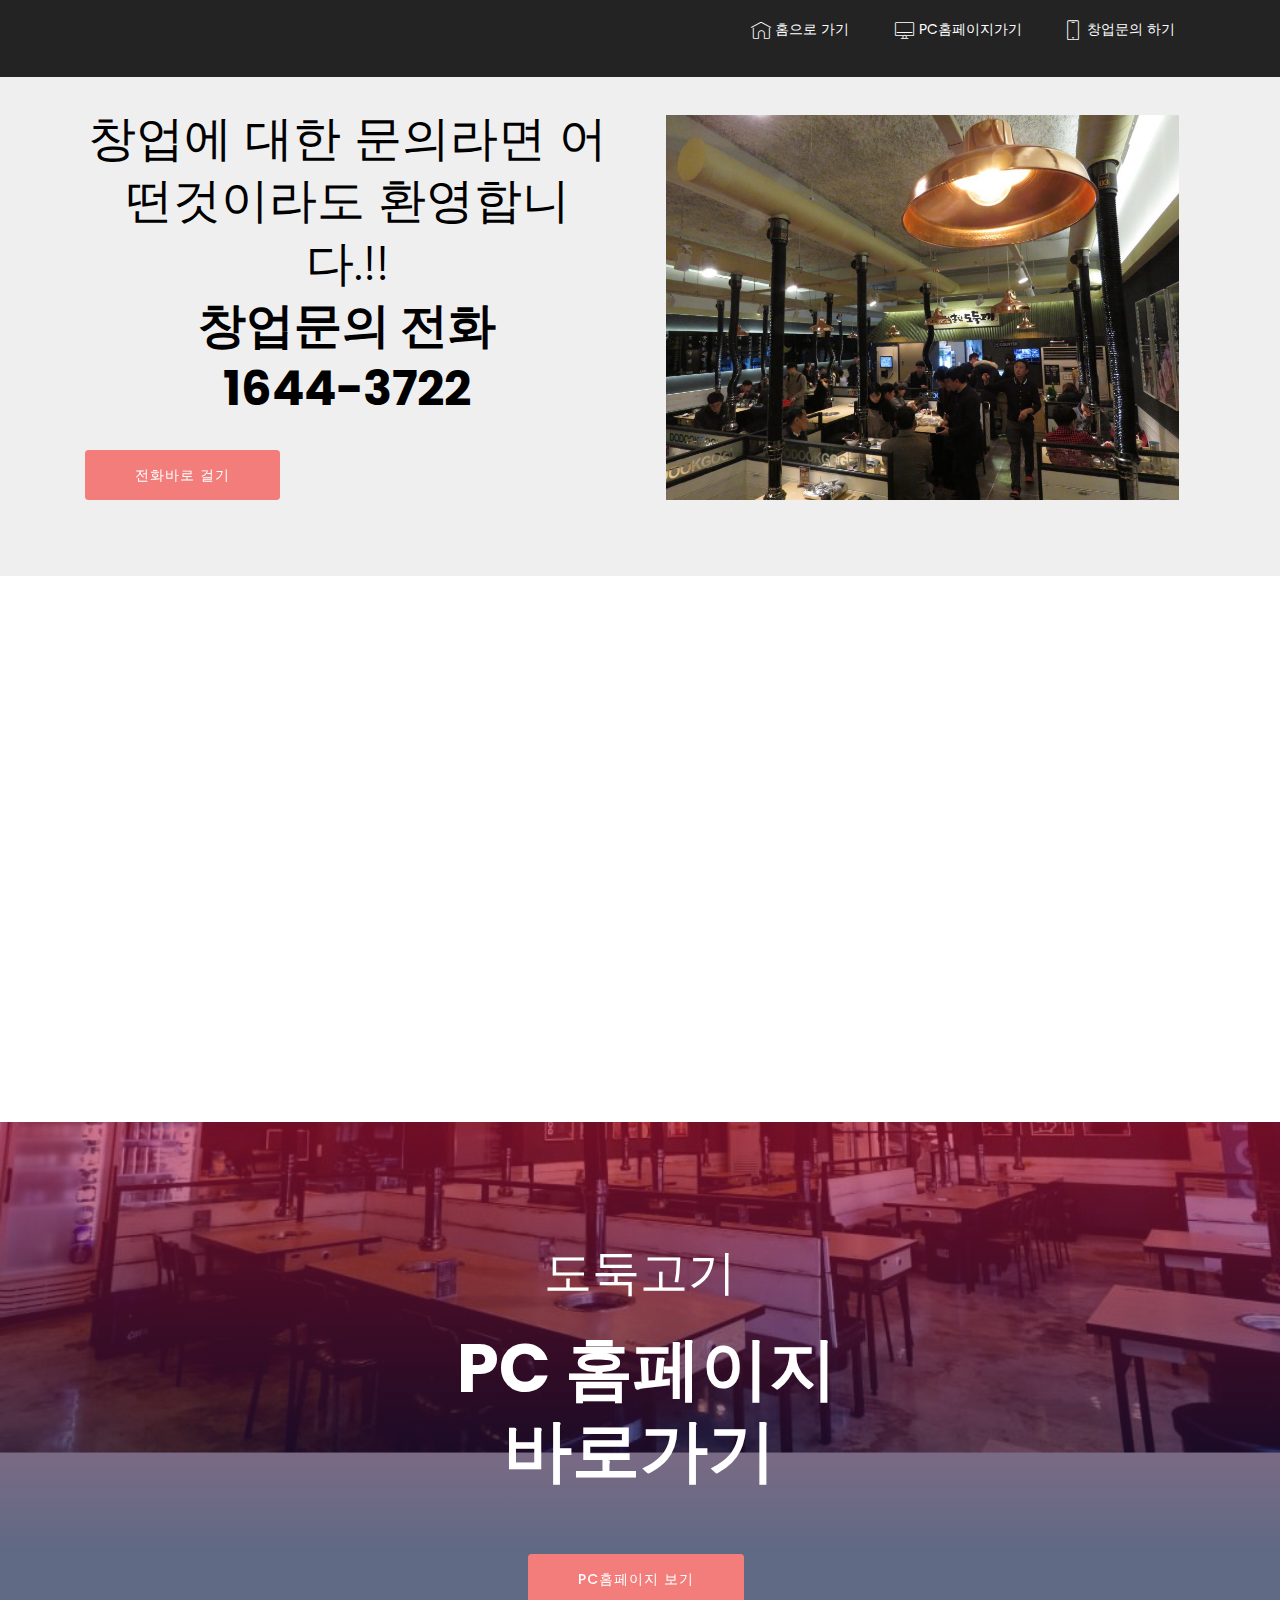
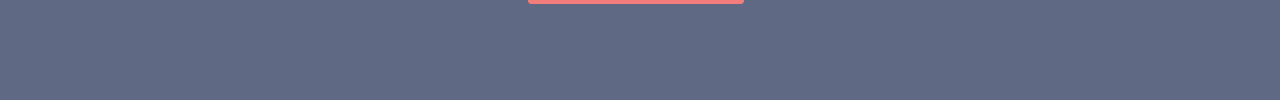
==== commit 31fa7f25: "create github pages" ====
--- a/index.html
+++ b/index.html
@@ -8,140 +8,210 @@
   <meta name="viewport" content="width=device-width, initial-scale=1, minimum-scale=1">
   <meta name="description" content="">
   <title>Home</title>
+  <link rel="stylesheet" href="assets/web/assets/mobirise-icons/mobirise-icons.css">
+  <link rel="stylesheet" href="https://fonts.googleapis.com/css?family=Poppins:300,400,500,600,700">
   <link rel="stylesheet" href="assets/tether/tether.min.css">
   <link rel="stylesheet" href="assets/bootstrap/css/bootstrap.min.css">
+  <link rel="stylesheet" href="assets/bootstrap/css/bootstrap-reboot.min.css">
   <link rel="stylesheet" href="assets/bootstrap/css/bootstrap-grid.min.css">
-  <link rel="stylesheet" href="assets/bootstrap/css/bootstrap-reboot.min.css">
   <link rel="stylesheet" href="assets/dropdown/css/style.css">
-  <link rel="stylesheet" href="assets/socicon/css/styles.css">
   <link rel="stylesheet" href="assets/theme/css/style.css">
   <link rel="stylesheet" href="assets/mobirise/css/mbr-additional.css" type="text/css">
   
   
-  
+  <!-- Facebook Pixel Code -->
+<script>
+!function(f,b,e,v,n,t,s){if(f.fbq)return;n=f.fbq=function(){n.callMethod?
+n.callMethod.apply(n,arguments):n.queue.push(arguments)};if(!f._fbq)f._fbq=n;
+n.push=n;n.loaded=!0;n.version='2.0';n.queue=[];t=b.createElement(e);t.async=!0;
+t.src=v;s=b.getElementsByTagName(e)[0];s.parentNode.insertBefore(t,s)}(window,
+document,'script','https://connect.facebook.net/en_US/fbevents.js');
+fbq('init', '334374096729986');
+fbq('track', 'PageView');
+</script>
+<noscript><img height="1" width="1" style="display:none"
+src="https://www.facebook.com/tr?id=334374096729986&ev=PageView&noscript=1"
+/></noscript>
+<!-- DO NOT MODIFY -->
+<!-- End Facebook Pixel Code -->
 </head>
 <body>
-<section class="menu cid-qDB4rZW16N" once="menu" id="menu1-0" data-rv-view="39">
-
-    
-
-    <nav class="navbar navbar-dropdown navbar-fixed-top collapsed">
-        <div class="navbar-brand">
-            <span class="navbar-logo">
-                <a href="https://mobirise.com">
-                    <img src="assets/images/logo2.png" alt="Mobirise" media-simple="true" style="height: 3.8rem;">
-                </a>
-            </span>
-            <span class="navbar-caption-wrap">
-                <a class="navbar-caption text-white display-2" href="https://mobirise.com">PortfolioM4</a>
-            </span>
+
+<!-- Google Analytics -->
+<!-- Global site tag (gtag.js) - Google Analytics -->
+<script async src="https://www.googletagmanager.com/gtag/js?id=UA-93839439-4"></script>
+<script>
+  window.dataLayer = window.dataLayer || [];
+  function gtag(){dataLayer.push(arguments);}
+  gtag('js', new Date());
+
+  gtag('config', 'UA-93839439-4');
+</script>
+<!-- /Google Analytics -->
+
+
+<section class="menu cid-qCfeKtKLfo" once="menu" id="menu1-11" data-rv-view="407">
+
+    
+
+    <nav class="navbar navbar-dropdown beta-menu align-items-center navbar-fixed-top navbar-toggleable-sm">
+        
+        <div class="menu-bottom">
+
+            <div class="menu-logo">
+                <div class="navbar-brand">
+                
+                
+                </div>
+                <button class="navbar-toggler navbar-toggler-right" type="button" data-toggle="collapse" data-target="#navbarSupportedContent" aria-controls="navbarSupportedContent" aria-expanded="false" aria-label="Toggle navigation">
+                    <div class="hamburger">
+                        <span></span>
+                        <span></span>
+                        <span></span>
+                        <span></span>
+                    </div>
+                </button>
+            </div>
+            <div class="collapse navbar-collapse" id="navbarSupportedContent">
+                <ul class="navbar-nav nav-dropdown js-float-line nav-right navbar-nav-top-padding" data-app-modern-menu="true"><li class="nav-item">
+                        <a class="nav-link link mbr-white display-4" href="index.html"><span class="mbri-home mbr-iconfont mbr-iconfont-btn"></span>&nbsp;홈으로 가기&nbsp;</a>
+                    </li><li class="nav-item"><a class="nav-link link mbr-white display-4" href="http://dodookgogi.com/"><span class="mbri-desktop mbr-iconfont mbr-iconfont-btn"></span>&nbsp;PC홈페이지가기</a></li><li class="nav-item"><a class="nav-link link mbr-white display-4" href="index.html#custom-html-2d"><span class="mbri-mobile mbr-iconfont mbr-iconfont-btn"></span>
+                           
+                            창업문의 하기&nbsp;</a></li></ul>
+                
+            </div>
         </div>
-        <button class="navbar-toggler" type="button" data-toggle="collapse" data-target="#navbarSupportedContent" aria-controls="navbarNavAltMarkup" aria-expanded="false" aria-label="Toggle navigation">
-            <div class="hamburger">
-                <span></span>
-                <span></span>
-                <span></span>
-                <span></span>
-            </div>
-        </button>
-      <div class="collapse navbar-collapse" id="navbarSupportedContent">
-            <ul class="navbar-nav nav-dropdown" data-app-modern-menu="true">
-                <li class="nav-item">
-                    <a class="nav-link link text-white display-4" href="https://mobirise.com">PORTFOLIO</a>
-                </li>
-                <li class="nav-item">
-                    <a class="nav-link link text-white display-4" href="https://mobirise.com">WORKING PROCESS</a>
-                </li>
-                <li class="nav-item">
-                    <a class="nav-link link text-white display-4" href="https://mobirise.com">ACHIEVEMENTS</a>
-                </li>
-            </ul>
-            <div class="navbar-buttons mbr-section-btn">
-                <a class="btn btn-md btn-white display-4" href="https://mobirise.com">CONTACT ME</a>
-            </div>
-      </div>
     </nav>
 </section>
 
-<section class="content4 cid-qDB5akdvEw" id="image2-4" data-rv-view="41">
+<section class="cid-qDPas9lCw9" id="image2-2l" data-rv-view="409">
 
     
 
     <figure class="mbr-figure">
             <div class="image-block" style="width: 100%;">
-                <img src="assets/images/kakaotalk-photo-2017-12-12-21-50-33-1400x3000.png" width="1400" alt="" title="" media-simple="true">
+                <img src="assets/images/kakaotalk-photo-2017-12-15-07-40-20-641x10572.png" width="1400" alt="Mobirise" title="" media-simple="true">
+                
             </div>
     </figure>
 </section>
 
-<section class="content4 cid-qDB5kQ4YcH" id="image2-5" data-rv-view="43">
-
-    
-
-    <figure class="mbr-figure">
-            <div class="image-block" style="width: 100%;">
-                <img src="assets/images/kakaotalk-photo-2017-12-12-21-50-12-640x1345.png" width="1400" alt="" title="" media-simple="true">
-            </div>
-    </figure>
-</section>
-
-<section class="cid-qDB5snWiRc" id="footer2-6" data-rv-view="45">
-
-    
-
-    
-       <div class="container-fluid text-center">
-           <div class="row justify-content-center">
-             <div class="col-md-6 col-sm-12">
-                 <h3 class="inner-text mbr-fonts-style content-text display-7">
-                    <a href="#" class="text-primary">PortfolioM4</a>. Powered by<a href="https://mobirise.com" class="text-primary">Mobirise.com</a>
-                 </h3>
-             </div>
-             <div class="social-media col-md-6 col-sm-12">
-                  <ul>
-                      <li>
-                        <a class="icon-transition" href="#">
-                          <span class="mbr-iconfont socicon-facebook socicon" media-simple="true"></span>
-                        </a>
-                      </li>
-                      <li>
-                        <a class="icon-transition" href="#">
-                          <span class="mbr-iconfont socicon-twitter socicon" media-simple="true"></span>
-                        </a>
-                      </li>
-                      <li>
-                        <a class="icon-transition" href="#">
-                          <span class="mbr-iconfont socicon-linkedin socicon" media-simple="true"></span>
-                        </a>
-                      </li>
-                      <li>
-                        <a class="icon-transition" href="#">
-                          <span class="mbr-iconfont socicon-youtube socicon" media-simple="true"></span>
-                        </a>
-                      </li>
-                      <li>
-                        <a class="icon-transition" href="#">
-                          <span class="mbr-iconfont socicon-rss socicon" style="" media-simple="true"></span>
-                        </a>
-                      </li>
-                   </ul>
-              </div>
+<section class="features10 cid-qDtQmnqOjs" id="header10-2c" data-rv-view="411">
+
+    
+
+    
+
+    <div class="container">
+        <div class="media-container-row">
+            <div class="media-content mb-4">
+                <h2 class="mb-4 mbr-fonts-style mbr-section-title display-2"></h2>
+                <h3 class="mbr-section-subtitle mbr-fonts-style mb-4 display-2">창업에 대한 문의라면 어떤것이라도 환영합니다.!!<br><strong>창업문의 전화 </strong><br><strong>1644-3722</strong></h3>
+                
+                <div class="mbr-section-btn"><a class="btn btn-md btn-bgr btn-secondary display-4" href="tel:1644-3722">전화바로 걸기</a></div>
+            </div>
+            <div class="mbr-figure" style="width: 100%;">
+                <img src="assets/images/batch-2-1000x750.jpg" alt="Mobirise" title="" media-simple="true">
+            </div>
+        </div>
     </div>
-       </div>
-
+</section>
+
+<div id="custom-html-2d" custom-code="true" data-rv-view="368">
+    <iframe id="JotFormIFrame-73441323739457" onload="window.parent.scrollTo(0,0)" allowtransparency="true" src="https://form.jotform.me/73441323739457" frameborder="0" style="width: 1px;
+      min-width: 100%;
+      height:539px;
+      border:none;" scrolling="no">
+    </iframe>
+    <script type="text/javascript">
+      var ifr = document.getElementById("JotFormIFrame-73441323739457");
+      if(window.location.href && window.location.href.indexOf("?") > -1) {
+        var get = window.location.href.substr(window.location.href.indexOf("?") + 1);
+        if(ifr && get.length > 0) {
+          var src = ifr.src;
+          src = src.indexOf("?") > -1 ? src + "&" + get : src  + "?" + get;
+          ifr.src = src;
+        }
+      }
+      window.handleIFrameMessage = function(e) {
+        var args = e.data.split(":");
+        if (args.length > 2) { iframe = document.getElementById("JotFormIFrame-" + args[2]); } else { iframe = document.getElementById("JotFormIFrame"); }
+        if (!iframe)
+          return;
+        switch (args[0]) {
+          case "scrollIntoView":
+            iframe.scrollIntoView();
+            break;
+          case "setHeight":
+            iframe.style.height = args[1] + "px";
+            break;
+          case "collapseErrorPage":
+            if (iframe.clientHeight > window.innerHeight) {
+              iframe.style.height = window.innerHeight + "px";
+            }
+            break;
+          case "reloadPage":
+            window.location.reload();
+            break;
+        }
+        var isJotForm = (e.origin.indexOf("jotform") > -1) ? true : false;
+        if(isJotForm && "contentWindow" in iframe && "postMessage" in iframe.contentWindow) {
+          var urls = {"docurl":encodeURIComponent(document.URL),"referrer":encodeURIComponent(document.referrer)};
+          iframe.contentWindow.postMessage(JSON.stringify({"type":"urls","value":urls}), "*");
+        }
+      };
+      if (window.addEventListener) {
+        window.addEventListener("message", handleIFrameMessage, false);
+      } else if (window.attachEvent) {
+        window.attachEvent("onmessage", handleIFrameMessage);
+      }
+      </script></div>
+
+<section class="header3 cid-qCf0aYIXH0 mbr-parallax-background" id="header3-s" data-rv-view="414">
+
+    
+
+    <div class="mbr-overlay" style="opacity: 0.6;">
+    </div>
+
+    <div class="container align-center">
+        <div class="row justify-content-center">
+            <div class="media-container-column mbr-white col-md-10 offset-md-1">
+                <h3 class="mbr-section-subtitle align-center mbr-light pb-3 mbr-fonts-style display-2">
+                    도둑고기</h3>
+                <h1 class="mbr-section-title mbr-bold pb-3 mbr-fonts-style display-1">&nbsp;PC 홈페이지<br>바로가기</h1>
+                <p class="mbr-text pb-3 mbr-fonts-style display-7"></p>
+                <div class="mbr-section-btn"><a class="btn btn-md btn-secondary btn-bgr display-4" href="http://dodookgogi.com/">PC홈페이지 보기</a></div>
+            </div>
+        </div>
+    </div>
+    
 </section>
 
 
   <script src="assets/web/assets/jquery/jquery.min.js"></script>
+  <script src="assets/tether/tether.min.js"></script>
   <script src="assets/popper/popper.min.js"></script>
-  <script src="assets/tether/tether.min.js"></script>
   <script src="assets/bootstrap/js/bootstrap.min.js"></script>
-  <script src="assets/smooth-scroll/smooth-scroll.js"></script>
   <script src="assets/dropdown/js/script.min.js"></script>
   <script src="assets/touch-swipe/jquery.touch-swipe.min.js"></script>
-  <script src="assets/social-likes/social-likes.js"></script>
+  <script src="assets/jarallax/jarallax.min.js"></script>
+  <script src="assets/smooth-scroll/smooth-scroll.js"></script>
   <script src="assets/theme/js/script.js"></script>
   
-  
+  <script type="text/javascript">
+/* <![CDATA[ */
+var google_conversion_id = 977690298;
+var google_custom_params = window.google_tag_params;
+var google_remarketing_only = true;
+/* ]]> */
+</script>
+<script type="text/javascript" src="//www.googleadservices.com/pagead/conversion.js">
+</script>
+<noscript>
+<div style="display:inline;">
+<img height="1" width="1" style="border-style:none;" alt="" src="//googleads.g.doubleclick.net/pagead/viewthroughconversion/977690298/?guid=ON&script=0"/>
+</div>
+</noscript>
 </body>
 </html>--- a/assets/web/assets/mobirise-icons/mobirise-icons.css
+++ b/assets/web/assets/mobirise-icons/mobirise-icons.css
@@ -0,0 +1,476 @@
+@font-face {
+  font-family: 'MobiriseIcons';
+  src:  url('mobirise-icons.eot?spat4u');
+  src:  url('mobirise-icons.eot?spat4u#iefix') format('embedded-opentype'),
+    url('mobirise-icons.ttf?spat4u') format('truetype'),
+    url('mobirise-icons.woff?spat4u') format('woff'),
+    url('mobirise-icons.svg?spat4u#MobiriseIcons') format('svg');
+  font-weight: normal;
+  font-style: normal;
+}
+
+[class^="mbri-"], [class*=" mbri-"] {
+  /* use !important to prevent issues with browser extensions that change fonts */
+  font-family: MobiriseIcons !important;
+  speak: none;
+  font-style: normal;
+  font-weight: normal;
+  font-variant: normal;
+  text-transform: none;
+  line-height: 1;
+
+  /* Better Font Rendering =========== */
+  -webkit-font-smoothing: antialiased;
+  -moz-osx-font-smoothing: grayscale;
+}
+
+.mbri-add-submenu:before {
+  content: "\e900";
+}
+.mbri-alert:before {
+  content: "\e901";
+}
+.mbri-align-center:before {
+  content: "\e902";
+}
+.mbri-align-justify:before {
+  content: "\e903";
+}
+.mbri-align-left:before {
+  content: "\e904";
+}
+.mbri-align-right:before {
+  content: "\e905";
+}
+.mbri-android:before {
+  content: "\e906";
+}
+.mbri-apple:before {
+  content: "\e907";
+}
+.mbri-arrow-down:before {
+  content: "\e908";
+}
+.mbri-arrow-next:before {
+  content: "\e909";
+}
+.mbri-arrow-prev:before {
+  content: "\e90a";
+}
+.mbri-arrow-up:before {
+  content: "\e90b";
+}
+.mbri-bold:before {
+  content: "\e90c";
+}
+.mbri-bookmark:before {
+  content: "\e90d";
+}
+.mbri-bootstrap:before {
+  content: "\e90e";
+}
+.mbri-briefcase:before {
+  content: "\e90f";
+}
+.mbri-browse:before {
+  content: "\e910";
+}
+.mbri-bulleted-list:before {
+  content: "\e911";
+}
+.mbri-calendar:before {
+  content: "\e912";
+}
+.mbri-camera:before {
+  content: "\e913";
+}
+.mbri-cart-add:before {
+  content: "\e914";
+}
+.mbri-cart-full:before {
+  content: "\e915";
+}
+.mbri-cash:before {
+  content: "\e916";
+}
+.mbri-change-style:before {
+  content: "\e917";
+}
+.mbri-chat:before {
+  content: "\e918";
+}
+.mbri-clock:before {
+  content: "\e919";
+}
+.mbri-close:before {
+  content: "\e91a";
+}
+.mbri-cloud:before {
+  content: "\e91b";
+}
+.mbri-code:before {
+  content: "\e91c";
+}
+.mbri-contact-form:before {
+  content: "\e91d";
+}
+.mbri-credit-card:before {
+  content: "\e91e";
+}
+.mbri-cursor-click:before {
+  content: "\e91f";
+}
+.mbri-cust-feedback:before {
+  content: "\e920";
+}
+.mbri-database:before {
+  content: "\e921";
+}
+.mbri-delivery:before {
+  content: "\e922";
+}
+.mbri-desktop:before {
+  content: "\e923";
+}
+.mbri-devices:before {
+  content: "\e924";
+}
+.mbri-down:before {
+  content: "\e925";
+}
+.mbri-download:before {
+  content: "\e989";
+}
+.mbri-drag-n-drop:before {
+  content: "\e927";
+}
+.mbri-drag-n-drop2:before {
+  content: "\e928";
+}
+.mbri-edit:before {
+  content: "\e929";
+}
+.mbri-edit2:before {
+  content: "\e92a";
+}
+.mbri-error:before {
+  content: "\e92b";
+}
+.mbri-extension:before {
+  content: "\e92c";
+}
+.mbri-features:before {
+  content: "\e92d";
+}
+.mbri-file:before {
+  content: "\e92e";
+}
+.mbri-flag:before {
+  content: "\e92f";
+}
+.mbri-folder:before {
+  content: "\e930";
+}
+.mbri-gift:before {
+  content: "\e931";
+}
+.mbri-github:before {
+  content: "\e932";
+}
+.mbri-globe:before {
+  content: "\e933";
+}
+.mbri-globe-2:before {
+  content: "\e934";
+}
+.mbri-growing-chart:before {
+  content: "\e935";
+}
+.mbri-hearth:before {
+  content: "\e936";
+}
+.mbri-help:before {
+  content: "\e937";
+}
+.mbri-home:before {
+  content: "\e938";
+}
+.mbri-hot-cup:before {
+  content: "\e939";
+}
+.mbri-idea:before {
+  content: "\e93a";
+}
+.mbri-image-gallery:before {
+  content: "\e93b";
+}
+.mbri-image-slider:before {
+  content: "\e93c";
+}
+.mbri-info:before {
+  content: "\e93d";
+}
+.mbri-italic:before {
+  content: "\e93e";
+}
+.mbri-key:before {
+  content: "\e93f";
+}
+.mbri-laptop:before {
+  content: "\e940";
+}
+.mbri-layers:before {
+  content: "\e941";
+}
+.mbri-left-right:before {
+  content: "\e942";
+}
+.mbri-left:before {
+  content: "\e943";
+}
+.mbri-letter:before {
+  content: "\e944";
+}
+.mbri-like:before {
+  content: "\e945";
+}
+.mbri-link:before {
+  content: "\e946";
+}
+.mbri-lock:before {
+  content: "\e947";
+}
+.mbri-login:before {
+  content: "\e948";
+}
+.mbri-logout:before {
+  content: "\e949";
+}
+.mbri-magic-stick:before {
+  content: "\e94a";
+}
+.mbri-map-pin:before {
+  content: "\e94b";
+}
+.mbri-menu:before {
+  content: "\e94c";
+}
+.mbri-mobile:before {
+  content: "\e94d";
+}
+.mbri-mobile2:before {
+  content: "\e94e";
+}
+.mbri-mobirise:before {
+  content: "\e94f";
+}
+.mbri-more-horizontal:before {
+  content: "\e950";
+}
+.mbri-more-vertical:before {
+  content: "\e951";
+}
+.mbri-music:before {
+  content: "\e952";
+}
+.mbri-new-file:before {
+  content: "\e953";
+}
+.mbri-numbered-list:before {
+  content: "\e954";
+}
+.mbri-opened-folder:before {
+  content: "\e955";
+}
+.mbri-pages:before {
+  content: "\e956";
+}
+.mbri-paper-plane:before {
+  content: "\e957";
+}
+.mbri-paperclip:before {
+  content: "\e958";
+}
+.mbri-photo:before {
+  content: "\e959";
+}
+.mbri-photos:before {
+  content: "\e95a";
+}
+.mbri-pin:before {
+  content: "\e95b";
+}
+.mbri-play:before {
+  content: "\e95c";
+}
+.mbri-plus:before {
+  content: "\e95d";
+}
+.mbri-preview:before {
+  content: "\e95e";
+}
+.mbri-print:before {
+  content: "\e95f";
+}
+.mbri-protect:before {
+  content: "\e960";
+}
+.mbri-question:before {
+  content: "\e961";
+}
+.mbri-quote-left:before {
+  content: "\e962";
+}
+.mbri-quote-right:before {
+  content: "\e963";
+}
+.mbri-refresh:before {
+  content: "\e964";
+}
+.mbri-responsive:before {
+  content: "\e965";
+}
+.mbri-right:before {
+  content: "\e966";
+}
+.mbri-rocket:before {
+  content: "\e967";
+}
+.mbri-sad-face:before {
+  content: "\e968";
+}
+.mbri-sale:before {
+  content: "\e969";
+}
+.mbri-save:before {
+  content: "\e96a";
+}
+.mbri-search:before {
+  content: "\e96b";
+}
+.mbri-setting:before {
+  content: "\e96c";
+}
+.mbri-setting2:before {
+  content: "\e96d";
+}
+.mbri-setting3:before {
+  content: "\e96e";
+}
+.mbri-share:before {
+  content: "\e96f";
+}
+.mbri-shopping-bag:before {
+  content: "\e970";
+}
+.mbri-shopping-basket:before {
+  content: "\e971";
+}
+.mbri-shopping-cart:before {
+  content: "\e972";
+}
+.mbri-sites:before {
+  content: "\e973";
+}
+.mbri-smile-face:before {
+  content: "\e974";
+}
+.mbri-speed:before {
+  content: "\e975";
+}
+.mbri-star:before {
+  content: "\e976";
+}
+.mbri-success:before {
+  content: "\e977";
+}
+.mbri-sun:before {
+  content: "\e978";
+}
+.mbri-sun2:before {
+  content: "\e979";
+}
+.mbri-tablet:before {
+  content: "\e97a";
+}
+.mbri-tablet-vertical:before {
+  content: "\e97b";
+}
+.mbri-target:before {
+  content: "\e97c";
+}
+.mbri-timer:before {
+  content: "\e97d";
+}
+.mbri-to-ftp:before {
+  content: "\e97e";
+}
+.mbri-to-local-drive:before {
+  content: "\e97f";
+}
+.mbri-touch-swipe:before {
+  content: "\e980";
+}
+.mbri-touch:before {
+  content: "\e981";
+}
+.mbri-trash:before {
+  content: "\e982";
+}
+.mbri-underline:before {
+  content: "\e983";
+}
+.mbri-unlink:before {
+  content: "\e984";
+}
+.mbri-unlock:before {
+  content: "\e985";
+}
+.mbri-up-down:before {
+  content: "\e986";
+}
+.mbri-up:before {
+  content: "\e987";
+}
+.mbri-update:before {
+  content: "\e988";
+}
+.mbri-upload:before {
+ content: "\e926"; 
+}
+.mbri-user:before {
+  content: "\e98a";
+}
+.mbri-user2:before {
+  content: "\e98b";
+}
+.mbri-users:before {
+  content: "\e98c";
+}
+.mbri-video:before {
+  content: "\e98d";
+}
+.mbri-video-play:before {
+  content: "\e98e";
+}
+.mbri-watch:before {
+  content: "\e98f";
+}
+.mbri-website-theme:before {
+  content: "\e990";
+}
+.mbri-wifi:before {
+  content: "\e991";
+}
+.mbri-windows:before {
+  content: "\e992";
+}
+.mbri-zoom-out:before {
+  content: "\e993";
+}
+.mbri-redo:before {
+  content: "\e994";
+}
+.mbri-undo:before {
+  content: "\e995";
+}
--- a/assets/dropdown/css/style.css
+++ b/assets/dropdown/css/style.css
@@ -117,6 +117,7 @@
     margin-left: 0.125rem;
     top: 0; }
   .nav-dropdown .dropdown-item {
+    font-size: 0.8125rem;
     font-weight: 500;
     line-height: 2;
     padding: 0.3846em 4.615em 0.3846em 1.5385em;
--- a/assets/mobirise/css/mbr-additional.css
+++ b/assets/mobirise/css/mbr-additional.css
@@ -1,12 +1,12 @@
-@import url(https://fonts.googleapis.com/css?family=Dosis:200,300,400,500,600,700,800);
-@import url(https://fonts.googleapis.com/css?family=Open+Sans:300,300i,400,400i,600,600i,700,700i,800,800i);
+@import url(https://fonts.googleapis.com/css?family=Poppins:300,400,500,600,700);
+@import url(https://fonts.googleapis.com/css?family=Roboto:100,100i,300,300i,400,400i,500,500i,700,700i);
 
 
 
 
 
 body {
-  font-family: Dosis;
+  font-family: Poppins;
   font-style: normal;
   line-height: 1.5;
 }
@@ -22,39 +22,24 @@
   line-height: 1.6;
 }
 .display-1 {
-  font-family: 'Dosis', sans-serif;
-  font-size: 3.5rem;
-}
-.display-1 > .mbr-iconfont {
-  font-size: 5.6rem;
+  font-family: 'Poppins', sans-serif;
+  font-size: 4.25rem;
 }
 .display-2 {
-  font-family: 'Dosis', sans-serif;
-  font-size: 2rem;
-}
-.display-2 > .mbr-iconfont {
-  font-size: 3.2rem;
+  font-family: 'Poppins', sans-serif;
+  font-size: 3rem;
 }
 .display-4 {
-  font-family: 'Open Sans', sans-serif;
-  font-size: 0.8rem;
-}
-.display-4 > .mbr-iconfont {
-  font-size: 1.28rem;
+  font-family: 'Poppins', sans-serif;
+  font-size: 0.875rem;
 }
 .display-5 {
-  font-family: 'Dosis', sans-serif;
-  font-size: 1.4rem;
-}
-.display-5 > .mbr-iconfont {
-  font-size: 2.24rem;
+  font-family: 'Poppins', sans-serif;
+  font-size: 1.5rem;
 }
 .display-7 {
-  font-family: 'Dosis', sans-serif;
-  font-size: 1rem;
-}
-.display-7 > .mbr-iconfont {
-  font-size: 1.6rem;
+  font-family: 'Roboto', sans-serif;
+  font-size: 1.06rem;
 }
 /* ---- Fluid typography for mobile devices ---- */
 /* 1.4 - font scale ratio ( bootstrap == 1.42857 ) */
@@ -63,208 +48,228 @@
 /* 0.65 - min scale variable, may vary */
 @media (max-width: 768px) {
   .display-1 {
-    font-size: 2.8rem;
-    font-size: calc( 1.875rem + (3.5 - 1.875) * ((100vw - 20rem) / (48 - 20)));
-    line-height: calc( 1.4 * (1.875rem + (3.5 - 1.875) * ((100vw - 20rem) / (48 - 20))));
+    font-size: 3.4rem;
+    font-size: calc( 2.1374999999999997rem + (4.25 - 2.1374999999999997) * ((100vw - 20rem) / (48 - 20)));
+    line-height: calc( 1.4 * (2.1374999999999997rem + (4.25 - 2.1374999999999997) * ((100vw - 20rem) / (48 - 20))));
   }
   .display-2 {
-    font-size: 1.6rem;
-    font-size: calc( 1.35rem + (2 - 1.35) * ((100vw - 20rem) / (48 - 20)));
-    line-height: calc( 1.4 * (1.35rem + (2 - 1.35) * ((100vw - 20rem) / (48 - 20))));
+    font-size: 2.4rem;
+    font-size: calc( 1.7rem + (3 - 1.7) * ((100vw - 20rem) / (48 - 20)));
+    line-height: calc( 1.4 * (1.7rem + (3 - 1.7) * ((100vw - 20rem) / (48 - 20))));
   }
   .display-4 {
-    font-size: 0.64rem;
-    font-size: calc( 0.93rem + (0.8 - 0.93) * ((100vw - 20rem) / (48 - 20)));
-    line-height: calc( 1.4 * (0.93rem + (0.8 - 0.93) * ((100vw - 20rem) / (48 - 20))));
+    font-size: 0.7rem;
+    font-size: calc( 0.95625rem + (0.875 - 0.95625) * ((100vw - 20rem) / (48 - 20)));
+    line-height: calc( 1.4 * (0.95625rem + (0.875 - 0.95625) * ((100vw - 20rem) / (48 - 20))));
   }
   .display-5 {
-    font-size: 1.12rem;
-    font-size: calc( 1.14rem + (1.4 - 1.14) * ((100vw - 20rem) / (48 - 20)));
-    line-height: calc( 1.4 * (1.14rem + (1.4 - 1.14) * ((100vw - 20rem) / (48 - 20))));
+    font-size: 1.2rem;
+    font-size: calc( 1.175rem + (1.5 - 1.175) * ((100vw - 20rem) / (48 - 20)));
+    line-height: calc( 1.4 * (1.175rem + (1.5 - 1.175) * ((100vw - 20rem) / (48 - 20))));
   }
 }
 /* Buttons */
 .btn {
-  border-radius: 0;
-  font-weight: 600;
+  font-weight: 500;
   border-width: 2px;
   font-style: normal;
-  letter-spacing: 2px;
+  letter-spacing: 1px;
   margin: .4rem .8rem;
   white-space: normal;
   -webkit-transition: all 0.3s ease-in-out;
   -moz-transition: all 0.3s ease-in-out;
   transition: all 0.3s ease-in-out;
-  padding: 0.8rem 2rem;
-  border-radius: 0px;
+  padding: 1rem 3rem;
+  border-radius: 3px;
   display: inline-flex;
   align-items: center;
   justify-content: center;
   word-break: break-word;
 }
+.btn .mbr-iconfont {
+  font-size: 1.6rem;
+}
 .btn-sm {
-  font-weight: 600;
-  letter-spacing: 2px;
+  font-weight: 500;
+  letter-spacing: 1px;
   -webkit-transition: all 0.3s ease-in-out;
   -moz-transition: all 0.3s ease-in-out;
   transition: all 0.3s ease-in-out;
-  padding: 0.5rem 1.5rem;
-  border-radius: 0px;
+  padding: 0.6rem 1.5rem;
+  border-radius: 3px;
 }
 .btn-md {
-  font-weight: 600;
-  letter-spacing: 2px;
+  font-weight: 500;
+  letter-spacing: 1px;
   margin: .4rem .8rem !important;
   -webkit-transition: all 0.3s ease-in-out;
   -moz-transition: all 0.3s ease-in-out;
   transition: all 0.3s ease-in-out;
-  padding: 0.8rem 2rem;
-  border-radius: 0px;
+  padding: 1rem 3rem;
+  border-radius: 3px;
 }
 .btn-lg {
-  font-weight: 600;
-  letter-spacing: 2px;
+  font-weight: 500;
+  letter-spacing: 1px;
   margin: .4rem .8rem !important;
   -webkit-transition: all 0.3s ease-in-out;
   -moz-transition: all 0.3s ease-in-out;
   transition: all 0.3s ease-in-out;
-  padding: 0.8rem 2rem;
-  border-radius: 0px;
+  padding: 1.2rem 3.2rem;
+  border-radius: 3px;
 }
 .bg-primary {
-  background-color: #ffbc00 !important;
+  background-color: #4284df !important;
 }
 .bg-success {
-  background-color: #36d88a !important;
+  background-color: #9473d2 !important;
 }
 .bg-info {
-  background-color: #ff4100 !important;
+  background-color: #7237a2 !important;
 }
 .bg-warning {
-  background-color: #c1c1c1 !important;
+  background-color: #f8f9c4 !important;
 }
 .bg-danger {
-  background-color: #444444 !important;
+  background-color: #efefef !important;
 }
 .btn-primary,
 .btn-primary:active,
 .btn-primary.active {
-  background-color: #ffbc00;
-  border-color: #ffbc00;
+  background-color: #4284df;
+  border-color: #4284df;
   color: #ffffff;
 }
 .btn-primary:hover,
 .btn-primary:focus,
 .btn-primary.focus {
   color: #ffffff;
-  background-color: #b38400;
-  border-color: #b38400;
+  background-color: #4284df;
+  border-color: #4284df;
+}
+.btn-primary:before {
+  background-color: #1f5eb6;
 }
 .btn-primary.disabled,
 .btn-primary:disabled {
   color: #ffffff !important;
-  background-color: #b38400 !important;
-  border-color: #b38400 !important;
+  background-color: #1f5eb6 !important;
+  border-color: #1f5eb6 !important;
 }
 .btn-secondary,
 .btn-secondary:active,
 .btn-secondary.active {
-  background-color: #3e97d1;
-  border-color: #3e97d1;
+  background-color: #f27d7a;
+  border-color: #f27d7a;
   color: #ffffff;
 }
 .btn-secondary:hover,
 .btn-secondary:focus,
 .btn-secondary.focus {
   color: #ffffff;
-  background-color: #256e9d;
-  border-color: #256e9d;
+  background-color: #f27d7a;
+  border-color: #f27d7a;
+}
+.btn-secondary:before {
+  background-color: #eb3934;
 }
 .btn-secondary.disabled,
 .btn-secondary:disabled {
   color: #ffffff !important;
-  background-color: #256e9d !important;
-  border-color: #256e9d !important;
+  background-color: #eb3934 !important;
+  border-color: #eb3934 !important;
 }
 .btn-info,
 .btn-info:active,
 .btn-info.active {
-  background-color: #ff4100;
-  border-color: #ff4100;
+  background-color: #7237a2;
+  border-color: #7237a2;
   color: #ffffff;
 }
 .btn-info:hover,
 .btn-info:focus,
 .btn-info.focus {
   color: #ffffff;
-  background-color: #b32d00;
-  border-color: #b32d00;
+  background-color: #7237a2;
+  border-color: #7237a2;
+}
+.btn-info:before {
+  background-color: #4a2469;
 }
 .btn-info.disabled,
 .btn-info:disabled {
   color: #ffffff !important;
-  background-color: #b32d00 !important;
-  border-color: #b32d00 !important;
+  background-color: #4a2469 !important;
+  border-color: #4a2469 !important;
 }
 .btn-success,
 .btn-success:active,
 .btn-success.active {
-  background-color: #36d88a;
-  border-color: #36d88a;
+  background-color: #9473d2;
+  border-color: #9473d2;
   color: #ffffff;
 }
 .btn-success:hover,
 .btn-success:focus,
 .btn-success.focus {
   color: #ffffff;
-  background-color: #1fa263;
-  border-color: #1fa263;
+  background-color: #9473d2;
+  border-color: #9473d2;
+}
+.btn-success:before {
+  background-color: #693cbc;
 }
 .btn-success.disabled,
 .btn-success:disabled {
   color: #ffffff !important;
-  background-color: #1fa263 !important;
-  border-color: #1fa263 !important;
+  background-color: #693cbc !important;
+  border-color: #693cbc !important;
 }
 .btn-warning,
 .btn-warning:active,
 .btn-warning.active {
-  background-color: #c1c1c1;
-  border-color: #c1c1c1;
-  color: #ffffff;
+  background-color: #f8f9c4;
+  border-color: #f8f9c4;
+  color: #aaac12;
 }
 .btn-warning:hover,
 .btn-warning:focus,
 .btn-warning.focus {
-  color: #ffffff;
-  background-color: #9b9b9b;
-  border-color: #9b9b9b;
+  color: #aaac12;
+  background-color: #f8f9c4;
+  border-color: #f8f9c4;
+}
+.btn-warning:before {
+  background-color: #f0f27f;
 }
 .btn-warning.disabled,
 .btn-warning:disabled {
-  color: #ffffff !important;
-  background-color: #9b9b9b !important;
-  border-color: #9b9b9b !important;
+  color: #aaac12 !important;
+  background-color: #f0f27f !important;
+  border-color: #f0f27f !important;
 }
 .btn-danger,
 .btn-danger:active,
 .btn-danger.active {
-  background-color: #444444;
-  border-color: #444444;
-  color: #ffffff;
+  background-color: #efefef;
+  border-color: #efefef;
+  color: #707070;
 }
 .btn-danger:hover,
 .btn-danger:focus,
 .btn-danger.focus {
-  color: #ffffff;
-  background-color: #1e1e1e;
-  border-color: #1e1e1e;
+  color: #707070;
+  background-color: #efefef;
+  border-color: #efefef;
+}
+.btn-danger:before {
+  background-color: #c9c9c9;
 }
 .btn-danger.disabled,
 .btn-danger:disabled {
-  color: #ffffff !important;
-  background-color: #1e1e1e !important;
-  border-color: #1e1e1e !important;
+  color: #707070 !important;
+  background-color: #c9c9c9 !important;
+  border-color: #c9c9c9 !important;
 }
 .btn-white {
   color: #333333 !important;
@@ -274,20 +279,23 @@
 .btn-white.active {
   background-color: #ffffff;
   border-color: #ffffff;
-  color: #ffffff;
+  color: #808080;
 }
 .btn-white:hover,
 .btn-white:focus,
 .btn-white.focus {
-  color: #ffffff;
-  background-color: #d4d4d4;
-  border-color: #d4d4d4;
+  color: #808080;
+  background-color: #ffffff;
+  border-color: #ffffff;
+}
+.btn-white:before {
+  background-color: #d9d9d9;
 }
 .btn-white.disabled,
 .btn-white:disabled {
-  color: #ffffff !important;
-  background-color: #d4d4d4 !important;
-  border-color: #d4d4d4 !important;
+  color: #808080 !important;
+  background-color: #d9d9d9 !important;
+  border-color: #d9d9d9 !important;
 }
 .btn-black,
 .btn-black:active,
@@ -300,8 +308,11 @@
 .btn-black:focus,
 .btn-black.focus {
   color: #ffffff;
+  background-color: #333333;
+  border-color: #333333;
+}
+.btn-black:before {
   background-color: #0d0d0d;
-  border-color: #0d0d0d;
 }
 .btn-black.disabled,
 .btn-black:disabled {
@@ -313,121 +324,133 @@
 .btn-primary-outline:active,
 .btn-primary-outline.active {
   background: none;
-  border-color: #997100;
-  color: #997100;
+  border-color: #1b53a0;
+  color: #1b53a0;
 }
 .btn-primary-outline:hover,
 .btn-primary-outline:focus,
 .btn-primary-outline.focus {
   color: #ffffff;
-  background-color: #ffbc00;
-  border-color: #ffbc00;
+  border-color: #4284df;
+}
+.btn-primary-outline:before {
+  background-color: #4284df;
 }
 .btn-primary-outline.disabled,
 .btn-primary-outline:disabled {
   color: #ffffff !important;
-  background-color: #ffbc00 !important;
-  border-color: #ffbc00 !important;
+  background-color: #4284df !important;
+  border-color: #4284df !important;
 }
 .btn-secondary-outline,
 .btn-secondary-outline:active,
 .btn-secondary-outline.active {
   background: none;
-  border-color: #215f88;
-  color: #215f88;
+  border-color: #e9221d;
+  color: #e9221d;
 }
 .btn-secondary-outline:hover,
 .btn-secondary-outline:focus,
 .btn-secondary-outline.focus {
   color: #ffffff;
-  background-color: #3e97d1;
-  border-color: #3e97d1;
+  border-color: #f27d7a;
+}
+.btn-secondary-outline:before {
+  background-color: #f27d7a;
 }
 .btn-secondary-outline.disabled,
 .btn-secondary-outline:disabled {
   color: #ffffff !important;
-  background-color: #3e97d1 !important;
-  border-color: #3e97d1 !important;
+  background-color: #f27d7a !important;
+  border-color: #f27d7a !important;
 }
 .btn-info-outline,
 .btn-info-outline:active,
 .btn-info-outline.active {
   background: none;
-  border-color: #992700;
-  color: #992700;
+  border-color: #3c1d56;
+  color: #3c1d56;
 }
 .btn-info-outline:hover,
 .btn-info-outline:focus,
 .btn-info-outline.focus {
   color: #ffffff;
-  background-color: #ff4100;
-  border-color: #ff4100;
+  border-color: #7237a2;
+}
+.btn-info-outline:before {
+  background-color: #7237a2;
 }
 .btn-info-outline.disabled,
 .btn-info-outline:disabled {
   color: #ffffff !important;
-  background-color: #ff4100 !important;
-  border-color: #ff4100 !important;
+  background-color: #7237a2 !important;
+  border-color: #7237a2 !important;
 }
 .btn-success-outline,
 .btn-success-outline:active,
 .btn-success-outline.active {
   background: none;
-  border-color: #1b8d56;
-  color: #1b8d56;
+  border-color: #5e36a9;
+  color: #5e36a9;
 }
 .btn-success-outline:hover,
 .btn-success-outline:focus,
 .btn-success-outline.focus {
   color: #ffffff;
-  background-color: #36d88a;
-  border-color: #36d88a;
+  border-color: #9473d2;
+}
+.btn-success-outline:before {
+  background-color: #9473d2;
 }
 .btn-success-outline.disabled,
 .btn-success-outline:disabled {
   color: #ffffff !important;
-  background-color: #36d88a !important;
-  border-color: #36d88a !important;
+  background-color: #9473d2 !important;
+  border-color: #9473d2 !important;
 }
 .btn-warning-outline,
 .btn-warning-outline:active,
 .btn-warning-outline.active {
   background: none;
-  border-color: #8e8e8e;
-  color: #8e8e8e;
+  border-color: #edf067;
+  color: #edf067;
 }
 .btn-warning-outline:hover,
 .btn-warning-outline:focus,
 .btn-warning-outline.focus {
-  color: #ffffff;
-  background-color: #c1c1c1;
-  border-color: #c1c1c1;
+  color: #aaac12;
+  border-color: #f8f9c4;
+}
+.btn-warning-outline:before {
+  background-color: #f8f9c4;
 }
 .btn-warning-outline.disabled,
 .btn-warning-outline:disabled {
   color: #ffffff !important;
-  background-color: #c1c1c1 !important;
-  border-color: #c1c1c1 !important;
+  background-color: #f8f9c4 !important;
+  border-color: #f8f9c4 !important;
 }
 .btn-danger-outline,
 .btn-danger-outline:active,
 .btn-danger-outline.active {
   background: none;
-  border-color: #111111;
-  color: #111111;
+  border-color: #bcbcbc;
+  color: #bcbcbc;
 }
 .btn-danger-outline:hover,
 .btn-danger-outline:focus,
 .btn-danger-outline.focus {
-  color: #ffffff;
-  background-color: #444444;
-  border-color: #444444;
+  color: #707070;
+  border-color: #efefef;
+}
+.btn-danger-outline:before {
+  background-color: #efefef;
 }
 .btn-danger-outline.disabled,
 .btn-danger-outline:disabled {
   color: #ffffff !important;
-  background-color: #444444 !important;
-  border-color: #444444 !important;
+  background-color: #efefef !important;
+  border-color: #efefef !important;
 }
 .btn-black-outline,
 .btn-black-outline:active,
@@ -440,8 +463,10 @@
 .btn-black-outline:focus,
 .btn-black-outline.focus {
   color: #ffffff;
+  border-color: #333333;
+}
+.btn-black-outline:before {
   background-color: #333333;
-  border-color: #333333;
 }
 .btn-black-outline.disabled,
 .btn-black-outline:disabled {
@@ -460,26 +485,76 @@
 .btn-white-outline:focus,
 .btn-white-outline.focus {
   color: #333333;
+  border-color: #ffffff;
+}
+.btn-white-outline:before {
   background-color: #ffffff;
-  border-color: #ffffff;
+}
+.btn-bgr {
+  position: relative;
+  transition: border 0.3s ease-in-out, color 0.5s;
+  -webkit-mask-image: -webkit-radial-gradient(circle, white, black);
+}
+.btn-bgr span {
+  position: relative;
+  z-index: 12;
+}
+.btn-bgr:before {
+  content: ' ';
+  position: absolute;
+  /*width: 0;
+        top:0;
+        left: 0;
+        bottom: 0;
+        transition: width 0.3s ease-in-out;*/
+  top: -2px;
+  left: -2px;
+  right: 105%;
+  bottom: -2px;
+  transition: right 0.3s ease-in-out;
+  z-index: -1;
+}
+.btn-bgr:hover:before {
+  right: -2px;
+}
+.btn-underline {
+  cursor: pointer;
+  display: inline-block;
+  position: relative;
+  transition: color 0.2s ease-out;
+}
+.btn-underline:before {
+  content: '';
+  position: absolute;
+  bottom: -3px;
+  left: 0;
+  width: 0;
+  height: 2px;
+  background-color: #4284df;
+  -webkit-transition: width 0.2s ease-out;
+  -moz-transition: width 0.2s ease-out;
+  transition: width 0.2s ease-out;
+}
+.btn-underline:hover:before {
+  width: 100%;
 }
 .text-primary {
-  color: #ffbc00 !important;
+  color: #4284df !important;
 }
 .text-secondary {
-  color: #3e97d1 !important;
+  color: #f27d7a !important;
 }
 .text-success {
-  color: #36d88a !important;
+  color: #9473d2 !important;
 }
 .text-info {
-  color: #ff4100 !important;
+  color: #7237a2 !important;
 }
 .text-warning {
-  color: #c1c1c1 !important;
+  color: #f8f9c4 !important;
 }
 .text-danger {
-  color: #444444 !important;
+  color: #efefef !important;
 }
 .text-white {
   color: #ffffff !important;
@@ -489,27 +564,27 @@
 }
 a.text-primary:hover,
 a.text-primary:focus {
-  color: #997100 !important;
+  color: #1b53a0 !important;
 }
 a.text-secondary:hover,
 a.text-secondary:focus {
-  color: #215f88 !important;
+  color: #e9221d !important;
 }
 a.text-success:hover,
 a.text-success:focus {
-  color: #1b8d56 !important;
+  color: #5e36a9 !important;
 }
 a.text-info:hover,
 a.text-info:focus {
-  color: #992700 !important;
+  color: #3c1d56 !important;
 }
 a.text-warning:hover,
 a.text-warning:focus {
-  color: #8e8e8e !important;
+  color: #edf067 !important;
 }
 a.text-danger:hover,
 a.text-danger:focus {
-  color: #111111 !important;
+  color: #bcbcbc !important;
 }
 a.text-white:hover,
 a.text-white:focus {
@@ -523,17 +598,17 @@
   background-color: #70c770;
 }
 .alert-info {
-  background-color: #ff4100;
+  background-color: #7237a2;
 }
 .alert-warning {
-  background-color: #c1c1c1;
+  background-color: #f8f9c4;
 }
 .alert-danger {
-  background-color: #444444;
+  background-color: #efefef;
 }
 .mbr-gallery-filter li.active .btn {
-  background-color: #ffbc00;
-  border-color: #ffbc00;
+  background-color: #4284df;
+  border-color: #4284df;
   color: #ffffff;
 }
 .mbr-gallery-filter li.active .btn:focus {
@@ -547,19 +622,19 @@
 }
 a,
 a:hover {
-  color: #ffbc00;
+  color: #4284df;
 }
 .mbr-plan-header.bg-primary .mbr-plan-subtitle,
 .mbr-plan-header.bg-primary .mbr-plan-price-desc {
-  color: #fff2cc;
+  color: #f0f6fd;
 }
 .mbr-plan-header.bg-success .mbr-plan-subtitle,
 .mbr-plan-header.bg-success .mbr-plan-price-desc {
-  color: #e1f9ed;
+  color: #ffffff;
 }
 .mbr-plan-header.bg-info .mbr-plan-subtitle,
 .mbr-plan-header.bg-info .mbr-plan-price-desc {
-  color: #ffd9cc;
+  color: #b083d5;
 }
 .mbr-plan-header.bg-warning .mbr-plan-subtitle,
 .mbr-plan-header.bg-warning .mbr-plan-price-desc {
@@ -567,7 +642,7 @@
 }
 .mbr-plan-header.bg-danger .mbr-plan-subtitle,
 .mbr-plan-header.bg-danger .mbr-plan-price-desc {
-  color: #b7b7b7;
+  color: #ffffff;
 }
 /* Scroll to top button*/
 .scrollToTop_wraper {
@@ -577,16 +652,8 @@
 .note-check a[data-value=Rubik] {
   font-style: normal;
 }
-.mbr-arrow {
-  background-color: #444444;
-  opacity: .5;
-  transition: .3s;
-}
 .mbr-arrow a {
   color: #ffffff;
-}
-.mbr-arrow:hover {
-  opacity: .7;
 }
 .form-control-label {
   position: relative;
@@ -620,14 +687,15 @@
   background-color: #f5f5f5;
   box-shadow: none;
   color: #565656;
-  font-family: 'Dosis', sans-serif;
-  font-size: 1rem;
+  font-family: 'Roboto', sans-serif;
+  font-size: 1.06rem;
+  font-weight: 300;
   line-height: 1.43;
   min-height: 3.5em;
   padding: 1.07em .5em;
 }
 .form-control > .mbr-iconfont {
-  font-size: 1.6rem;
+  font-size: 1.696rem;
 }
 .form-control,
 .form-control:focus {
@@ -651,7 +719,7 @@
   padding: 10px 0 10px 20px;
   font-size: 1.09rem;
   position: relative;
-  border-color: #ffbc00;
+  border-color: #4284df;
   border-width: 3px;
 }
 ul,
@@ -700,7 +768,7 @@
   text-align: center;
   position: relative;
   border: 2px solid #c0a375;
-  border-color: #ffbc00;
+  border-color: #4284df;
   color: #232323;
   cursor: pointer;
 }
@@ -711,7 +779,7 @@
 }
 .btn-social:hover {
   color: #fff;
-  background: #ffbc00;
+  background: #4284df;
 }
 .btn-social + .btn {
   margin-left: .1rem;
@@ -719,13 +787,36 @@
 /* Footer */
 .mbr-footer-content li::before,
 .mbr-footer .mbr-contacts li::before {
-  background: #ffbc00;
+  background: #4284df;
 }
 .mbr-footer-content li a:hover,
 .mbr-footer .mbr-contacts li a:hover {
-  color: #ffbc00;
+  color: #4284df;
 }
 /* Headers*/
+/* Content */
+.content11 .counter-container div .counter {
+  background: #4284df;
+}
+/*Menu*/
+.display-1 > .mbr-iconfont {
+  font-size: 6.8rem;
+}
+.display-2 > .mbr-iconfont {
+  font-size: 4.8rem;
+}
+.display-4 > .mbr-iconfont {
+  font-size: 1.4rem;
+}
+.display-5 > .mbr-iconfont {
+  font-size: 2.4rem;
+}
+.display-7 > .mbr-iconfont {
+  font-size: 1.696rem;
+}
+.display-7 {
+  font-weight: 300;
+}
 .carousel-item.active,
 .carousel-item-next,
 .carousel-item-prev {
@@ -743,192 +834,329 @@
   height: auto;
   min-height: 100vh;
 }
-.scroll-background {
-  background-repeat: repeat-x !important;
-}
-.cid-qDB4rZW16N .navbar {
+.cid-qCfeKtKLfo .navbar {
+  padding: .5rem 0;
+  background: #232323;
+  transition: none;
   min-height: 77px;
-  transition: all .3s;
+}
+@media (min-width: 992px) {
+  .cid-qCfeKtKLfo .navbar .dropdown .dropdown-menu .dropdown-item {
+    padding: 0.235em 2.5385em 0.235em 3.5385em !important;
+    margin: 0 !important;
+  }
+}
+.cid-qCfeKtKLfo .menu-logo {
+  display: flex;
+  position: relative;
+  align-items: center;
+  margin-right: auto;
+}
+.cid-qCfeKtKLfo .menu-logo .navbar-brand {
+  display: flex;
+  margin-left: 5rem;
+  padding: 0.5rem 0;
+  transition: padding .2s;
+  min-height: 3.8rem;
+  align-items: center;
+}
+.cid-qCfeKtKLfo .menu-logo .navbar-brand .navbar-caption-wrap {
+  display: -webkit-flex;
+  -webkit-align-items: center;
+  align-items: center;
+  word-break: break-word;
+  min-width: 7rem;
+  margin: .3rem 0;
+}
+.cid-qCfeKtKLfo .menu-logo .navbar-brand .navbar-caption-wrap .navbar-caption {
+  line-height: 1.2rem !important;
+  padding-right: 2rem;
+}
+.cid-qCfeKtKLfo .menu-logo .navbar-brand .navbar-logo {
+  font-size: 4rem;
+  transition: font-size 0.25s;
+}
+.cid-qCfeKtKLfo .menu-logo .navbar-brand .navbar-logo img {
+  display: flex;
+}
+.cid-qCfeKtKLfo .menu-logo .navbar-brand .navbar-logo .mbr-iconfont {
+  transition: font-size 0.25s;
+}
+.cid-qCfeKtKLfo .navbar-dropdown.bg-color.transparent.opened {
   background: #232323;
 }
-.cid-qDB4rZW16N .navbar.opened {
-  transition: all .3s;
-  background: #232323 !important;
-}
-.cid-qDB4rZW16N .navbar .dropdown-item {
-  padding: .25rem 1.5rem;
-}
-.cid-qDB4rZW16N .navbar .navbar-collapse {
-  transition: none;
+.cid-qCfeKtKLfo a {
+  font-style: normal;
+}
+.cid-qCfeKtKLfo .nav-item span {
+  padding-right: 0.4em;
+  line-height: 0.5em;
+  vertical-align: text-bottom;
+  position: relative;
+  top: -0.2em;
+  text-decoration: none;
+}
+.cid-qCfeKtKLfo .nav-item a {
+  padding: 0.4rem 0 !important;
+}
+.cid-qCfeKtKLfo .dropdown-item:before {
+  font-family: MobiriseIcons !important;
+  content: '\e966';
+  display: inline-block;
+  width: 0;
+  position: absolute;
+  left: 1rem;
+  top: 0.5rem;
+  margin-right: 0.5rem;
+  line-height: 1;
+  font-size: inherit;
+  vertical-align: middle;
+  text-align: center;
+  overflow: hidden;
+  transform: scale(0, 1);
+  -webkit-transition: all 0.25s ease-in-out;
+  -moz-transition: all 0.25s ease-in-out;
+  transition: all 0.25s ease-in-out;
+}
+.cid-qCfeKtKLfo .dropdown-item:hover:before {
+  transform: scale(1, 1);
+  width: 16px;
+}
+.cid-qCfeKtKLfo .content-text {
+  margin-bottom: 0;
+}
+.cid-qCfeKtKLfo .navbar-nav {
+  position: relative;
+  min-height: 60px;
+  -ms-flex-direction: row;
+  flex-direction: row;
+}
+@media (min-width: 992px) {
+  .cid-qCfeKtKLfo .navbar-nav .main-menu-animated-line {
+    position: absolute;
+    left: 0;
+    width: 0;
+    height: 0;
+    z-index: 100;
+    border-top: 4px solid #4284df;
+    -webkit-transition: width 0.4s, left 0.6s cubic-bezier(0.19, 0.65, 0.02, 0.93);
+    -moz-transition: width 0.4s, left 0.6s cubic-bezier(0.19, 0.65, 0.02, 0.93);
+    transition: width 0.4s, left 0.6s cubic-bezier(0.19, 0.65, 0.02, 0.93);
+  }
+  .cid-qCfeKtKLfo .navbar-nav .main-menu-animated-line.bottom {
+    bottom: 0;
+  }
+  .cid-qCfeKtKLfo .navbar-nav .nav-item a {
+    margin: 0 1.3rem !important;
+  }
+}
+@media (max-width: 991px) {
+  .cid-qCfeKtKLfo .navbar-nav .nav-item a {
+    margin: 0!important;
+  }
+}
+.cid-qCfeKtKLfo .navbar-nav .nav-item span {
+  padding-right: 0;
+}
+.cid-qCfeKtKLfo .display-4 > .mbr-iconfont {
+  font-size: 1.43em;
+}
+.cid-qCfeKtKLfo .display-4 > .btn > .mbr-iconfont {
+  font-size: 1.43em;
+}
+.cid-qCfeKtKLfo .nav-dropdown .dropdown-item {
+  font-weight: 400;
+}
+.cid-qCfeKtKLfo .navbar-buttons.mbr-section-btn {
+  display: flex;
+  align-items: center;
+}
+.cid-qCfeKtKLfo .nav-dropdown .link {
+  font-weight: 400;
+}
+.cid-qCfeKtKLfo .menu .navbar-brand .logo-text-part {
+  vertical-align: top;
+}
+.cid-qCfeKtKLfo .menu-content-top .row {
+  display: flex;
+  align-items: center;
+  justify-content: center;
+}
+.cid-qCfeKtKLfo .menu-content-top .row p {
+  padding: 0.5rem 0;
+}
+.cid-qCfeKtKLfo .menu-content-top .row a {
+  padding: 0.5rem 0;
+}
+.cid-qCfeKtKLfo .content-right-side {
+  text-align: center;
+}
+.cid-qCfeKtKLfo .menu-content-top {
+  display: none;
+  overflow: hidden;
+  transition: height 0.3s ease-in-out;
+}
+.cid-qCfeKtKLfo .content-right-side .content-link {
+  margin-left: 2rem;
+}
+.cid-qCfeKtKLfo .content-right-side .content-link span {
+  vertical-align: middle;
+  padding-right: 1rem;
+}
+@media (min-width: 992px) {
+  .cid-qCfeKtKLfo .navbar .menu-content-top {
+    display: block;
+  }
+  .cid-qCfeKtKLfo .menu-content-top .row {
+    justify-content: space-between;
+    flex-wrap: nowrap;
+  }
+  .cid-qCfeKtKLfo .content-right-side {
+    justify-content: flex-end;
+    flex-basis: 70%;
+    flex-shrink: 0;
+    text-align: right;
+    flex-wrap: wrap;
+    display: flex;
+  }
+  .cid-qCfeKtKLfo .menu-content-top {
+    border-bottom: 1px solid #e0e0e0;
+  }
+  .cid-qCfeKtKLfo .menu-bottom {
+    display: flex;
+  }
+  .cid-qCfeKtKLfo .navbar {
+    display: block;
+    padding: 0;
+  }
+  .cid-qCfeKtKLfo .navbar .menu-logo {
+    margin-right: auto;
+    display: flex;
+    align-items: center;
+  }
+  .cid-qCfeKtKLfo .navbar.navbar-toggleable-sm .navbar-collapse .navbar-nav .nav-item {
+    -webkit-align-self: initial;
+    align-self: initial;
+    display: flex;
+    align-items: center;
+    z-index: 101;
+  }
+  .cid-qCfeKtKLfo .navbar-toggler {
+    display: none;
+  }
+}
+.cid-qCfeKtKLfo .navbar-short .menu-content-top {
+  height: 0;
+  border: none;
+}
+.cid-qCfeKtKLfo .btn {
+  padding: 0.4rem 1.5rem;
+  display: inline-flex;
+  align-items: center;
+}
+.cid-qCfeKtKLfo .btn .mbr-iconfont {
+  font-size: 1.2em;
+}
+.cid-qCfeKtKLfo .navbar-toggleable-sm .navbar-collapse {
   justify-content: flex-end;
-  z-index: 1;
-}
-.cid-qDB4rZW16N .navbar.collapsed.opened {
-  text-align: center;
-  flex-direction: column;
-  margin-left: auto;
-  max-width: 20rem ;
+  -webkit-justify-content: flex-end;
+  padding-right: 5rem;
+  width: auto;
+}
+.cid-qCfeKtKLfo .navbar-toggleable-sm .navbar-collapse .navbar-nav {
+  flex-wrap: wrap;
+  -webkit-flex-wrap: wrap;
+  padding-left: 0;
+}
+.cid-qCfeKtKLfo .navbar-toggleable-sm .navbar-collapse .navbar-nav .nav-item {
+  -webkit-align-self: center;
+  align-self: center;
+}
+.cid-qCfeKtKLfo .navbar-toggleable-sm .navbar-collapse .navbar-buttons {
+  padding-left: 0;
+  padding-bottom: 0;
+}
+.cid-qCfeKtKLfo .dropdown .dropdown-menu {
+  background: #232323;
+  display: none;
+  position: absolute;
+  min-width: 5rem;
+  padding-top: 1.4rem;
+  padding-bottom: 1.4rem;
+  text-align: left;
+}
+.cid-qCfeKtKLfo .dropdown .dropdown-menu .dropdown-item {
+  -webkit-transition: all 0.25s ease-in-out;
+  -moz-transition: all 0.25s ease-in-out;
+  transition: all 0.25s ease-in-out;
+}
+.cid-qCfeKtKLfo .dropdown .dropdown-menu .dropdown-item::after {
+  right: 1rem;
+}
+.cid-qCfeKtKLfo .dropdown .dropdown-menu .dropdown-item:hover {
+  color: #4284df;
+}
+.cid-qCfeKtKLfo .dropdown .dropdown-menu .dropdown-item:hover .mbr-iconfont:before {
+  transform: scale(0, 1);
+}
+.cid-qCfeKtKLfo .dropdown .dropdown-menu .dropdown-item .mbr-iconfont {
+  margin-left: -1.8rem;
+  padding-right: 1rem;
+  font-size: inherit;
+}
+.cid-qCfeKtKLfo .dropdown .dropdown-menu .dropdown-item .mbr-iconfont:before {
+  display: inline-block;
+  transform: scale(1, 1);
+  -webkit-transition: all 0.25s ease-in-out;
+  -moz-transition: all 0.25s ease-in-out;
+  transition: all 0.25s ease-in-out;
+}
+.cid-qCfeKtKLfo .dropdown .dropdown-menu .dropdown-submenu {
+  margin: 0;
+}
+.cid-qCfeKtKLfo .dropdown.open > .dropdown-menu {
+  display: block;
+}
+.cid-qCfeKtKLfo .navbar-toggleable-sm.opened:after {
+  position: absolute;
+  width: 100vw;
   height: 100vh;
-  justify-content: flex-start;
-}
-.cid-qDB4rZW16N .navbar.collapsed.opened .dropdown-menu {
-  top: 0;
-}
-.cid-qDB4rZW16N .navbar.collapsed.opened .navbar-toggler {
-  order: -1;
-  align-self: flex-end !important;
-  margin: 1rem 0 0 0;
-}
-.cid-qDB4rZW16N .navbar.collapsed.opened .navbar-collapse {
-  flex-basis: initial;
-}
-.cid-qDB4rZW16N .navbar.collapsed:not(.opened) .navbar-collapse {
-  display: none !important;
-}
-.cid-qDB4rZW16N .navbar.collapsed .dropdown-menu {
-  background: transparent !important;
-}
-.cid-qDB4rZW16N .navbar.collapsed .dropdown-menu .dropdown-submenu {
-  left: 0 !important;
-}
-.cid-qDB4rZW16N .navbar.collapsed .dropdown-menu .dropdown-item:after {
-  right: auto;
-}
-.cid-qDB4rZW16N .navbar.collapsed .dropdown-menu .dropdown-toggle[data-toggle="dropdown-submenu"]:after {
-  margin-left: .25rem;
-  border-top: 0.35em solid;
-  border-right: 0.35em solid transparent;
-  border-left: 0.35em solid transparent;
-  border-bottom: 0;
-  top: 55%;
-}
-.cid-qDB4rZW16N .navbar.collapsed ul.navbar-nav li {
-  margin: auto;
-}
-.cid-qDB4rZW16N .navbar.collapsed .dropdown-menu .dropdown-item {
-  padding: .25rem 1.5rem;
-  text-align: center;
-}
-@media (max-width: 991px) {
-  .cid-qDB4rZW16N .navbar.opened {
-    text-align: center;
-    flex-direction: column;
-    margin-left: auto;
-    max-width: 20rem ;
-    height: 100vh;
-    justify-content: flex-start;
-  }
-  .cid-qDB4rZW16N .navbar.opened .dropdown-menu {
-    top: 0;
-  }
-  .cid-qDB4rZW16N .navbar.opened .navbar-toggler {
-    order: -1;
-    align-self: flex-end !important;
-    margin: 1rem 0 0 0;
-  }
-  .cid-qDB4rZW16N .navbar.opened .navbar-collapse {
-    flex-basis: initial;
-  }
-  .cid-qDB4rZW16N .navbar:not(.opened) .navbar-collapse {
-    display: none !important;
-  }
-  .cid-qDB4rZW16N .navbar .dropdown-menu {
-    background: transparent !important;
-  }
-  .cid-qDB4rZW16N .navbar .dropdown-menu .dropdown-submenu {
-    left: 0 !important;
-  }
-  .cid-qDB4rZW16N .navbar .dropdown-menu .dropdown-item:after {
-    right: auto;
-  }
-  .cid-qDB4rZW16N .navbar .dropdown-menu .dropdown-toggle[data-toggle="dropdown-submenu"]:after {
-    margin-left: .25rem;
-    border-top: 0.35em solid;
-    border-right: 0.35em solid transparent;
-    border-left: 0.35em solid transparent;
-    border-bottom: 0;
-    top: 55%;
-  }
-  .cid-qDB4rZW16N .navbar .navbar-logo img {
-    height: 3.8rem !important;
-  }
-  .cid-qDB4rZW16N .navbar ul.navbar-nav li {
-    margin: auto;
-  }
-  .cid-qDB4rZW16N .navbar .dropdown-menu .dropdown-item {
-    padding: .25rem 1.5rem;
-    text-align: center;
-  }
-  .cid-qDB4rZW16N .navbar .navbar-brand {
-    flex-shrink: initial;
-    word-break: break-word;
-  }
-}
-.cid-qDB4rZW16N .navbar.navbar-short {
-  background: #232323 !important;
+  content: '';
+  background-color: rgba(0, 0, 0, 0.1);
+  left: 0;
+  bottom: 0;
+  transform: translateY(100%);
+  -webkit-transform: translateY(100%);
+  z-index: 1000;
+}
+.cid-qCfeKtKLfo .navbar.navbar-short {
   min-height: 60px;
-}
-.cid-qDB4rZW16N .navbar.navbar-short .navbar-logo img {
+  transition: all .2s;
+}
+.cid-qCfeKtKLfo .navbar.navbar-short .navbar-logo a {
+  font-size: 2.5rem !important;
+  line-height: 2.5rem;
+  transition: font-size 0.25s;
+}
+.cid-qCfeKtKLfo .navbar.navbar-short .navbar-logo a .mbr-iconfont {
+  font-size: 2.5rem !important;
+}
+.cid-qCfeKtKLfo .navbar.navbar-short .navbar-logo a img {
   height: 3rem !important;
 }
-.cid-qDB4rZW16N .navbar.navbar-short .navbar-brand {
-  padding: 0;
-}
-.cid-qDB4rZW16N .navbar-brand {
-  flex-shrink: 0;
-  align-items: center;
-  margin-right: 0;
-  padding: 0;
-  transition: all .3s;
-  word-break: break-word;
-  z-index: 1;
-}
-.cid-qDB4rZW16N .navbar-brand .navbar-caption {
-  line-height: inherit !important;
-}
-.cid-qDB4rZW16N .navbar-brand .navbar-logo a {
-  outline: none;
-}
-.cid-qDB4rZW16N .dropdown-item.active,
-.cid-qDB4rZW16N .dropdown-item:active {
-  background-color: transparent;
-}
-.cid-qDB4rZW16N .navbar-expand-lg .navbar-nav .nav-link {
-  padding: 0;
-}
-.cid-qDB4rZW16N .nav-dropdown .link.dropdown-toggle {
-  margin-right: 1.667em;
-}
-.cid-qDB4rZW16N .nav-dropdown .link.dropdown-toggle[aria-expanded="true"] {
-  margin-right: 0;
-  padding: 0.667em 1.667em;
-}
-.cid-qDB4rZW16N .navbar.navbar-expand-lg .dropdown .dropdown-menu {
-  background: #232323;
-}
-.cid-qDB4rZW16N .navbar.navbar-expand-lg .dropdown .dropdown-menu .dropdown-submenu {
-  margin: 0;
-  left: 100%;
-}
-.cid-qDB4rZW16N .navbar .dropdown.open > .dropdown-menu {
-  display: block;
-}
-.cid-qDB4rZW16N ul.navbar-nav {
-  flex-wrap: wrap;
-}
-.cid-qDB4rZW16N .navbar-buttons {
-  text-align: center;
-}
-.cid-qDB4rZW16N button.navbar-toggler {
-  outline: none;
+.cid-qCfeKtKLfo .navbar.navbar-short .navbar-brand {
+  min-height: 3rem;
+}
+.cid-qCfeKtKLfo button.navbar-toggler {
   width: 31px;
-  height: 20px;
+  height: 18px;
   cursor: pointer;
   transition: all .2s;
-  position: relative;
-  align-self: center;
-}
-.cid-qDB4rZW16N button.navbar-toggler .hamburger span {
+}
+.cid-qCfeKtKLfo button.navbar-toggler:focus {
+  outline: none;
+}
+.cid-qCfeKtKLfo button.navbar-toggler .hamburger span {
   position: absolute;
   right: 0;
   width: 30px;
@@ -936,128 +1164,1001 @@
   border-right: 5px;
   background-color: #ffffff;
 }
-.cid-qDB4rZW16N button.navbar-toggler .hamburger span:nth-child(1) {
+.cid-qCfeKtKLfo button.navbar-toggler .hamburger span:nth-child(1) {
   top: 0;
   transition: all .2s;
 }
-.cid-qDB4rZW16N button.navbar-toggler .hamburger span:nth-child(2) {
+.cid-qCfeKtKLfo button.navbar-toggler .hamburger span:nth-child(2) {
   top: 8px;
   transition: all .15s;
 }
-.cid-qDB4rZW16N button.navbar-toggler .hamburger span:nth-child(3) {
+.cid-qCfeKtKLfo button.navbar-toggler .hamburger span:nth-child(3) {
   top: 8px;
   transition: all .15s;
 }
-.cid-qDB4rZW16N button.navbar-toggler .hamburger span:nth-child(4) {
+.cid-qCfeKtKLfo button.navbar-toggler .hamburger span:nth-child(4) {
   top: 16px;
   transition: all .2s;
 }
-.cid-qDB4rZW16N nav.opened .hamburger span:nth-child(1) {
+.cid-qCfeKtKLfo nav.opened .hamburger span:nth-child(1) {
   top: 8px;
   width: 0;
   opacity: 0;
   right: 50%;
   transition: all .2s;
 }
-.cid-qDB4rZW16N nav.opened .hamburger span:nth-child(2) {
+.cid-qCfeKtKLfo nav.opened .hamburger span:nth-child(2) {
   -webkit-transform: rotate(45deg);
   transform: rotate(45deg);
   transition: all .25s;
 }
-.cid-qDB4rZW16N nav.opened .hamburger span:nth-child(3) {
+.cid-qCfeKtKLfo nav.opened .hamburger span:nth-child(3) {
   -webkit-transform: rotate(-45deg);
   transform: rotate(-45deg);
   transition: all .25s;
 }
-.cid-qDB4rZW16N nav.opened .hamburger span:nth-child(4) {
+.cid-qCfeKtKLfo nav.opened .hamburger span:nth-child(4) {
   top: 8px;
   width: 0;
   opacity: 0;
   right: 50%;
   transition: all .2s;
 }
-.cid-qDB4rZW16N .navbar-dropdown {
-  padding: .5rem 1rem;
-  position: fixed;
-}
-.cid-qDB4rZW16N a.nav-link {
+.cid-qCfeKtKLfo .collapsed.navbar {
+  flex-direction: column;
+}
+.cid-qCfeKtKLfo .collapsed .menu-bottom {
+  flex-direction: column;
+  justify-content: center;
+  align-items: center;
+}
+.cid-qCfeKtKLfo .collapsed .menu-logo {
+  margin-right: 0;
+}
+.cid-qCfeKtKLfo .collapsed .btn {
+  display: flex;
+}
+.cid-qCfeKtKLfo .collapsed .navbar-collapse {
+  display: none !important;
+  padding-right: 0 !important;
+}
+.cid-qCfeKtKLfo .collapsed .navbar-collapse.collapsing,
+.cid-qCfeKtKLfo .collapsed .navbar-collapse.show {
+  display: block !important;
+}
+.cid-qCfeKtKLfo .collapsed .navbar-collapse.collapsing .navbar-nav,
+.cid-qCfeKtKLfo .collapsed .navbar-collapse.show .navbar-nav {
+  display: block;
+  text-align: center;
+}
+.cid-qCfeKtKLfo .collapsed .navbar-collapse.collapsing .navbar-nav .nav-item,
+.cid-qCfeKtKLfo .collapsed .navbar-collapse.show .navbar-nav .nav-item {
+  clear: both;
+}
+.cid-qCfeKtKLfo .collapsed .navbar-collapse.collapsing .navbar-nav .nav-item:last-child,
+.cid-qCfeKtKLfo .collapsed .navbar-collapse.show .navbar-nav .nav-item:last-child {
+  margin-bottom: 1rem;
+}
+.cid-qCfeKtKLfo .collapsed .navbar-collapse.collapsing .navbar-buttons,
+.cid-qCfeKtKLfo .collapsed .navbar-collapse.show .navbar-buttons {
+  text-align: center;
+}
+.cid-qCfeKtKLfo .collapsed .navbar-collapse.collapsing .navbar-buttons:last-child,
+.cid-qCfeKtKLfo .collapsed .navbar-collapse.show .navbar-buttons:last-child {
+  margin-bottom: 1rem;
+}
+.cid-qCfeKtKLfo .collapsed button.navbar-toggler {
+  display: block;
+  align-self: center;
+}
+.cid-qCfeKtKLfo .collapsed .navbar-brand {
+  margin-left: 1rem !important;
+  margin-top: .5rem;
+}
+.cid-qCfeKtKLfo .collapsed .navbar-toggleable-sm {
+  flex-direction: column;
+  -webkit-flex-direction: column;
+}
+.cid-qCfeKtKLfo .collapsed .dropdown .dropdown-menu {
+  width: 100%;
+  text-align: center;
+  position: relative;
+  opacity: 0;
+  display: block;
+  height: 0;
+  visibility: hidden;
+  padding: 0;
+  transition-duration: .25s;
+  transition-property: opacity,padding,height;
+}
+.cid-qCfeKtKLfo .collapsed .dropdown.open > .dropdown-menu {
+  position: relative;
+  opacity: 1;
+  height: auto;
+  padding: 1.4rem 0;
+  visibility: visible;
+}
+.cid-qCfeKtKLfo .collapsed .dropdown .dropdown-submenu {
+  left: 0;
+  text-align: center;
+  width: 100%;
+}
+.cid-qCfeKtKLfo .collapsed .dropdown .dropdown-toggle[data-toggle="dropdown-submenu"]::after {
+  margin-top: 0;
+  position: inherit;
+  right: 0;
+  top: 50%;
+  display: inline-block;
+  width: 0;
+  height: 0;
+  margin-left: .3em;
+  vertical-align: middle;
+  content: "";
+  border-top: .30em solid;
+  border-right: .30em solid transparent;
+  border-left: .30em solid transparent;
+}
+.cid-qCfeKtKLfo .collapsed .dropdown-item:before {
+  display: none;
+}
+@media (max-width: 991px) {
+  .cid-qCfeKtKLfo .dropdown-item {
+    padding: 0.235em 0!important;
+    margin: 0!important;
+    -webkit-transition: all 0.25s ease-in-out;
+    -moz-transition: all 0.25s ease-in-out;
+  }
+  .cid-qCfeKtKLfo .dropdown-item:before {
+    display: none;
+  }
+  .cid-qCfeKtKLfo .menu-logo {
+    margin-right: 0;
+  }
+  .cid-qCfeKtKLfo img {
+    height: 3.8rem !important;
+  }
+  .cid-qCfeKtKLfo .btn {
+    display: flex;
+  }
+  .cid-qCfeKtKLfo button.navbar-toggler {
+    display: block;
+  }
+  .cid-qCfeKtKLfo .navbar-brand {
+    margin-left: 1rem !important;
+    margin-top: .5rem;
+  }
+  .cid-qCfeKtKLfo .navbar-toggleable-sm {
+    flex-direction: column;
+    -webkit-flex-direction: column;
+  }
+  .cid-qCfeKtKLfo .navbar-collapse {
+    display: none !important;
+    padding-right: 0 !important;
+  }
+  .cid-qCfeKtKLfo .navbar-collapse.collapsing,
+  .cid-qCfeKtKLfo .navbar-collapse.show {
+    display: block !important;
+  }
+  .cid-qCfeKtKLfo .navbar-collapse.collapsing .navbar-nav,
+  .cid-qCfeKtKLfo .navbar-collapse.show .navbar-nav {
+    display: block;
+    text-align: center;
+  }
+  .cid-qCfeKtKLfo .navbar-collapse.collapsing .navbar-nav .nav-item,
+  .cid-qCfeKtKLfo .navbar-collapse.show .navbar-nav .nav-item {
+    clear: both;
+  }
+  .cid-qCfeKtKLfo .navbar-collapse.collapsing .navbar-nav .nav-item:last-child,
+  .cid-qCfeKtKLfo .navbar-collapse.show .navbar-nav .nav-item:last-child {
+    margin-bottom: 1rem;
+  }
+  .cid-qCfeKtKLfo .navbar-collapse.collapsing .navbar-buttons,
+  .cid-qCfeKtKLfo .navbar-collapse.show .navbar-buttons {
+    text-align: center;
+  }
+  .cid-qCfeKtKLfo .navbar-collapse.collapsing .navbar-buttons:last-child,
+  .cid-qCfeKtKLfo .navbar-collapse.show .navbar-buttons:last-child {
+    margin-bottom: 1rem;
+  }
+  .cid-qCfeKtKLfo .dropdown .dropdown-menu {
+    width: 100%;
+    text-align: center;
+    position: relative;
+    opacity: 0;
+    display: block;
+    height: 0;
+    visibility: hidden;
+    padding: 0;
+    transition-duration: .5s;
+    transition-property: opacity,padding,height;
+  }
+  .cid-qCfeKtKLfo .dropdown.open > .dropdown-menu {
+    position: relative;
+    opacity: 1;
+    height: auto;
+    padding: 1.4rem 0;
+    visibility: visible;
+  }
+  .cid-qCfeKtKLfo .dropdown .dropdown-submenu {
+    left: 0;
+    text-align: center;
+    width: 100%;
+  }
+  .cid-qCfeKtKLfo .dropdown .dropdown-toggle[data-toggle="dropdown-submenu"]::after {
+    margin-top: 0;
+    position: inherit;
+    right: 0;
+    top: 50%;
+    display: inline-block;
+    width: 0;
+    height: 0;
+    margin-left: .3em;
+    vertical-align: middle;
+    content: "";
+    border-top: .30em solid;
+    border-right: .30em solid transparent;
+    border-left: .30em solid transparent;
+  }
+}
+.cid-qCfeKtKLfo .navbar-dropdown {
+  flex-wrap: nowrap;
+}
+.cid-qCfeKtKLfo .navbar-collapse {
+  -ms-flex-preferred-size: initial;
+  flex-basis: initial;
+}
+.cid-qCfeKtKLfo .nav-link:focus {
+  outline: none;
+}
+.cid-qCfeKtKLfo .navbar-toggler {
+  position: relative;
+}
+.cid-qCfeKtKLfo .dropdown-item.active,
+.cid-qCfeKtKLfo .dropdown-item:active {
+  background-color: #232323;
+  color: initial;
+}
+.cid-qDPas9lCw9 {
+  background: #ffffff;
+}
+.cid-qDPas9lCw9 .image-block {
+  margin: auto;
+  width: 100% !important;
+}
+.cid-qDPas9lCw9 figcaption {
+  position: relative;
+}
+.cid-qDPas9lCw9 figcaption div {
+  position: absolute;
+  bottom: 0;
+  left: 0;
+  right: 0;
+  width: 100%;
+}
+@media (max-width: 768px) {
+  .cid-qDPas9lCw9 .image-block {
+    width: 100% !important;
+  }
+}
+.cid-qDtQmnqOjs {
+  padding-top: 60px;
+  padding-bottom: 45px;
+  background-color: #efefef;
+}
+.cid-qDtQmnqOjs .mbr-overlay {
+  background: linear-gradient(90deg, #21b968, #1ec5bf);
+}
+.cid-qDtQmnqOjs h3 {
+  color: #000000;
+  font-weight: 300;
+}
+.cid-qDtQmnqOjs p {
+  color: #464646;
+}
+.cid-qDtQmnqOjs h2 {
+  color: #000000;
+}
+.cid-qDtQmnqOjs .media-content {
+  padding-right: 1.5rem;
+  padding-left: 0;
+}
+.cid-qDtQmnqOjs .mbr-section-btn {
+  margin-left: -0.8rem;
+}
+.cid-qDtQmnqOjs .mbr-figure {
+  padding-right: 1rem;
+}
+@media (min-width: 500px) {
+  .cid-qDtQmnqOjs .mbr-figure {
+    padding-left: 2rem;
+  }
+}
+@media (max-width: 499px) {
+  .cid-qDtQmnqOjs .mbr-figure {
+    padding-top: 1rem;
+    padding-left: 2rem;
+    padding-right: 1rem;
+  }
+}
+@media (max-width: 991px) {
+  .cid-qDtQmnqOjs .mbr-figure {
+    padding-left: 0;
+    padding-right: 0;
+  }
+}
+@media (max-width: 767px) {
+  .cid-qDtQmnqOjs .mbr-text {
+    text-align: center;
+  }
+}
+.cid-qDtQmnqOjs .mbr-section-subtitle B {
+  color: #e5524e;
+}
+.cid-qDtQmnqOjs .mbr-section-subtitle {
+  text-align: center;
+}
+#custom-html-2d {
+  /* Type valid CSS here */
+}
+#custom-html-2d .my-image {
+  width: 100%;
+}
+.cid-qCf0aYIXH0 {
+  padding-top: 120px;
+  padding-bottom: 90px;
+  background-image: url("../../../assets/images/batch-4-1000x666.jpg");
+}
+.cid-qCf0aYIXH0 .mbr-overlay {
+  background: linear-gradient(#d6173f -10%, #00113e 75%);
+}
+.cid-qCfeKtKLfo .navbar {
+  padding: .5rem 0;
+  background: #232323;
+  transition: none;
+  min-height: 77px;
+}
+@media (min-width: 992px) {
+  .cid-qCfeKtKLfo .navbar .dropdown .dropdown-menu .dropdown-item {
+    padding: 0.235em 2.5385em 0.235em 3.5385em !important;
+    margin: 0 !important;
+  }
+}
+.cid-qCfeKtKLfo .menu-logo {
+  display: flex;
+  position: relative;
+  align-items: center;
+  margin-right: auto;
+}
+.cid-qCfeKtKLfo .menu-logo .navbar-brand {
+  display: flex;
+  margin-left: 5rem;
+  padding: 0.5rem 0;
+  transition: padding .2s;
+  min-height: 3.8rem;
+  align-items: center;
+}
+.cid-qCfeKtKLfo .menu-logo .navbar-brand .navbar-caption-wrap {
+  display: -webkit-flex;
+  -webkit-align-items: center;
+  align-items: center;
+  word-break: break-word;
+  min-width: 7rem;
+  margin: .3rem 0;
+}
+.cid-qCfeKtKLfo .menu-logo .navbar-brand .navbar-caption-wrap .navbar-caption {
+  line-height: 1.2rem !important;
+  padding-right: 2rem;
+}
+.cid-qCfeKtKLfo .menu-logo .navbar-brand .navbar-logo {
+  font-size: 4rem;
+  transition: font-size 0.25s;
+}
+.cid-qCfeKtKLfo .menu-logo .navbar-brand .navbar-logo img {
+  display: flex;
+}
+.cid-qCfeKtKLfo .menu-logo .navbar-brand .navbar-logo .mbr-iconfont {
+  transition: font-size 0.25s;
+}
+.cid-qCfeKtKLfo .navbar-dropdown.bg-color.transparent.opened {
+  background: #232323;
+}
+.cid-qCfeKtKLfo a {
+  font-style: normal;
+}
+.cid-qCfeKtKLfo .nav-item span {
+  padding-right: 0.4em;
+  line-height: 0.5em;
+  vertical-align: text-bottom;
+  position: relative;
+  top: -0.2em;
+  text-decoration: none;
+}
+.cid-qCfeKtKLfo .nav-item a {
+  padding: 0.4rem 0 !important;
+}
+.cid-qCfeKtKLfo .dropdown-item:before {
+  font-family: MobiriseIcons !important;
+  content: '\e966';
+  display: inline-block;
+  width: 0;
+  position: absolute;
+  left: 1rem;
+  top: 0.5rem;
+  margin-right: 0.5rem;
+  line-height: 1;
+  font-size: inherit;
+  vertical-align: middle;
+  text-align: center;
+  overflow: hidden;
+  transform: scale(0, 1);
+  -webkit-transition: all 0.25s ease-in-out;
+  -moz-transition: all 0.25s ease-in-out;
+  transition: all 0.25s ease-in-out;
+}
+.cid-qCfeKtKLfo .dropdown-item:hover:before {
+  transform: scale(1, 1);
+  width: 16px;
+}
+.cid-qCfeKtKLfo .content-text {
+  margin-bottom: 0;
+}
+.cid-qCfeKtKLfo .navbar-nav {
+  position: relative;
+  min-height: 60px;
+  -ms-flex-direction: row;
+  flex-direction: row;
+}
+@media (min-width: 992px) {
+  .cid-qCfeKtKLfo .navbar-nav .main-menu-animated-line {
+    position: absolute;
+    left: 0;
+    width: 0;
+    height: 0;
+    z-index: 100;
+    border-top: 4px solid #4284df;
+    -webkit-transition: width 0.4s, left 0.6s cubic-bezier(0.19, 0.65, 0.02, 0.93);
+    -moz-transition: width 0.4s, left 0.6s cubic-bezier(0.19, 0.65, 0.02, 0.93);
+    transition: width 0.4s, left 0.6s cubic-bezier(0.19, 0.65, 0.02, 0.93);
+  }
+  .cid-qCfeKtKLfo .navbar-nav .main-menu-animated-line.bottom {
+    bottom: 0;
+  }
+  .cid-qCfeKtKLfo .navbar-nav .nav-item a {
+    margin: 0 1.3rem !important;
+  }
+}
+@media (max-width: 991px) {
+  .cid-qCfeKtKLfo .navbar-nav .nav-item a {
+    margin: 0!important;
+  }
+}
+.cid-qCfeKtKLfo .navbar-nav .nav-item span {
+  padding-right: 0;
+}
+.cid-qCfeKtKLfo .display-4 > .mbr-iconfont {
+  font-size: 1.43em;
+}
+.cid-qCfeKtKLfo .display-4 > .btn > .mbr-iconfont {
+  font-size: 1.43em;
+}
+.cid-qCfeKtKLfo .nav-dropdown .dropdown-item {
+  font-weight: 400;
+}
+.cid-qCfeKtKLfo .navbar-buttons.mbr-section-btn {
+  display: flex;
+  align-items: center;
+}
+.cid-qCfeKtKLfo .nav-dropdown .link {
+  font-weight: 400;
+}
+.cid-qCfeKtKLfo .menu .navbar-brand .logo-text-part {
+  vertical-align: top;
+}
+.cid-qCfeKtKLfo .menu-content-top .row {
   display: flex;
   align-items: center;
   justify-content: center;
-  letter-spacing: 2px;
-}
-.cid-qDB4rZW16N a.nav-link:focus {
+}
+.cid-qCfeKtKLfo .menu-content-top .row p {
+  padding: 0.5rem 0;
+}
+.cid-qCfeKtKLfo .menu-content-top .row a {
+  padding: 0.5rem 0;
+}
+.cid-qCfeKtKLfo .content-right-side {
+  text-align: center;
+}
+.cid-qCfeKtKLfo .menu-content-top {
+  display: none;
+  overflow: hidden;
+  transition: height 0.3s ease-in-out;
+}
+.cid-qCfeKtKLfo .content-right-side .content-link {
+  margin-left: 2rem;
+}
+.cid-qCfeKtKLfo .content-right-side .content-link span {
+  vertical-align: middle;
+  padding-right: 1rem;
+}
+@media (min-width: 992px) {
+  .cid-qCfeKtKLfo .navbar .menu-content-top {
+    display: block;
+  }
+  .cid-qCfeKtKLfo .menu-content-top .row {
+    justify-content: space-between;
+    flex-wrap: nowrap;
+  }
+  .cid-qCfeKtKLfo .content-right-side {
+    justify-content: flex-end;
+    flex-basis: 70%;
+    flex-shrink: 0;
+    text-align: right;
+    flex-wrap: wrap;
+    display: flex;
+  }
+  .cid-qCfeKtKLfo .menu-content-top {
+    border-bottom: 1px solid #e0e0e0;
+  }
+  .cid-qCfeKtKLfo .menu-bottom {
+    display: flex;
+  }
+  .cid-qCfeKtKLfo .navbar {
+    display: block;
+    padding: 0;
+  }
+  .cid-qCfeKtKLfo .navbar .menu-logo {
+    margin-right: auto;
+    display: flex;
+    align-items: center;
+  }
+  .cid-qCfeKtKLfo .navbar.navbar-toggleable-sm .navbar-collapse .navbar-nav .nav-item {
+    -webkit-align-self: initial;
+    align-self: initial;
+    display: flex;
+    align-items: center;
+    z-index: 101;
+  }
+  .cid-qCfeKtKLfo .navbar-toggler {
+    display: none;
+  }
+}
+.cid-qCfeKtKLfo .navbar-short .menu-content-top {
+  height: 0;
+  border: none;
+}
+.cid-qCfeKtKLfo .btn {
+  padding: 0.4rem 1.5rem;
+  display: inline-flex;
+  align-items: center;
+}
+.cid-qCfeKtKLfo .btn .mbr-iconfont {
+  font-size: 1.2em;
+}
+.cid-qCfeKtKLfo .navbar-toggleable-sm .navbar-collapse {
+  justify-content: flex-end;
+  -webkit-justify-content: flex-end;
+  padding-right: 5rem;
+  width: auto;
+}
+.cid-qCfeKtKLfo .navbar-toggleable-sm .navbar-collapse .navbar-nav {
+  flex-wrap: wrap;
+  -webkit-flex-wrap: wrap;
+  padding-left: 0;
+}
+.cid-qCfeKtKLfo .navbar-toggleable-sm .navbar-collapse .navbar-nav .nav-item {
+  -webkit-align-self: center;
+  align-self: center;
+}
+.cid-qCfeKtKLfo .navbar-toggleable-sm .navbar-collapse .navbar-buttons {
+  padding-left: 0;
+  padding-bottom: 0;
+}
+.cid-qCfeKtKLfo .dropdown .dropdown-menu {
+  background: #232323;
+  display: none;
+  position: absolute;
+  min-width: 5rem;
+  padding-top: 1.4rem;
+  padding-bottom: 1.4rem;
+  text-align: left;
+}
+.cid-qCfeKtKLfo .dropdown .dropdown-menu .dropdown-item {
+  -webkit-transition: all 0.25s ease-in-out;
+  -moz-transition: all 0.25s ease-in-out;
+  transition: all 0.25s ease-in-out;
+}
+.cid-qCfeKtKLfo .dropdown .dropdown-menu .dropdown-item::after {
+  right: 1rem;
+}
+.cid-qCfeKtKLfo .dropdown .dropdown-menu .dropdown-item:hover {
+  color: #4284df;
+}
+.cid-qCfeKtKLfo .dropdown .dropdown-menu .dropdown-item:hover .mbr-iconfont:before {
+  transform: scale(0, 1);
+}
+.cid-qCfeKtKLfo .dropdown .dropdown-menu .dropdown-item .mbr-iconfont {
+  margin-left: -1.8rem;
+  padding-right: 1rem;
+  font-size: inherit;
+}
+.cid-qCfeKtKLfo .dropdown .dropdown-menu .dropdown-item .mbr-iconfont:before {
+  display: inline-block;
+  transform: scale(1, 1);
+  -webkit-transition: all 0.25s ease-in-out;
+  -moz-transition: all 0.25s ease-in-out;
+  transition: all 0.25s ease-in-out;
+}
+.cid-qCfeKtKLfo .dropdown .dropdown-menu .dropdown-submenu {
+  margin: 0;
+}
+.cid-qCfeKtKLfo .dropdown.open > .dropdown-menu {
+  display: block;
+}
+.cid-qCfeKtKLfo .navbar-toggleable-sm.opened:after {
+  position: absolute;
+  width: 100vw;
+  height: 100vh;
+  content: '';
+  background-color: rgba(0, 0, 0, 0.1);
+  left: 0;
+  bottom: 0;
+  transform: translateY(100%);
+  -webkit-transform: translateY(100%);
+  z-index: 1000;
+}
+.cid-qCfeKtKLfo .navbar.navbar-short {
+  min-height: 60px;
+  transition: all .2s;
+}
+.cid-qCfeKtKLfo .navbar.navbar-short .navbar-logo a {
+  font-size: 2.5rem !important;
+  line-height: 2.5rem;
+  transition: font-size 0.25s;
+}
+.cid-qCfeKtKLfo .navbar.navbar-short .navbar-logo a .mbr-iconfont {
+  font-size: 2.5rem !important;
+}
+.cid-qCfeKtKLfo .navbar.navbar-short .navbar-logo a img {
+  height: 3rem !important;
+}
+.cid-qCfeKtKLfo .navbar.navbar-short .navbar-brand {
+  min-height: 3rem;
+}
+.cid-qCfeKtKLfo button.navbar-toggler {
+  width: 31px;
+  height: 18px;
+  cursor: pointer;
+  transition: all .2s;
+}
+.cid-qCfeKtKLfo button.navbar-toggler:focus {
   outline: none;
 }
-.cid-qDB4rZW16N .mbr-iconfont {
-  font-size: 1.5rem;
-  padding-right: .5rem;
-}
-.cid-qDB5akdvEw {
-  background: #ffffff;
-}
-.cid-qDB5akdvEw .image-block {
-  margin: auto;
-  width: 100% !important;
-}
-@media (max-width: 768px) {
-  .cid-qDB5akdvEw .image-block {
-    width: 100% !important;
-  }
-}
-.cid-qDB5kQ4YcH {
-  background: #ffffff;
-}
-.cid-qDB5kQ4YcH .image-block {
-  margin: auto;
-  width: 100% !important;
-}
-@media (max-width: 768px) {
-  .cid-qDB5kQ4YcH .image-block {
-    width: 100% !important;
-  }
-}
-.cid-qDB5snWiRc {
-  padding-top: 45px;
-  padding-bottom: 45px;
-  background-color: #232323;
-}
-.cid-qDB5snWiRc a:link {
-  text-decoration: none;
-}
-.cid-qDB5snWiRc .icon-transition span {
-  color: #ffffff;
-  display: block;
-  height: 3em;
-  line-height: 3em;
-  border-radius: 50%;
-  border: 2px solid #ffffff;
-  width: 3em;
-  -webkit-transition: all 0.3s ease-out 0s;
-  transition: all 0.3s ease-out 0s;
-  font-size: 14px;
-}
-.cid-qDB5snWiRc .icon-transition span:hover {
-  background-color: #ffbc00;
-}
-.cid-qDB5snWiRc .inner-text {
-  line-height: 3em;
-}
-.cid-qDB5snWiRc .social-media {
-  display: -webkit-flex;
+.cid-qCfeKtKLfo button.navbar-toggler .hamburger span {
+  position: absolute;
+  right: 0;
+  width: 30px;
+  height: 2px;
+  border-right: 5px;
+  background-color: #ffffff;
+}
+.cid-qCfeKtKLfo button.navbar-toggler .hamburger span:nth-child(1) {
+  top: 0;
+  transition: all .2s;
+}
+.cid-qCfeKtKLfo button.navbar-toggler .hamburger span:nth-child(2) {
+  top: 8px;
+  transition: all .15s;
+}
+.cid-qCfeKtKLfo button.navbar-toggler .hamburger span:nth-child(3) {
+  top: 8px;
+  transition: all .15s;
+}
+.cid-qCfeKtKLfo button.navbar-toggler .hamburger span:nth-child(4) {
+  top: 16px;
+  transition: all .2s;
+}
+.cid-qCfeKtKLfo nav.opened .hamburger span:nth-child(1) {
+  top: 8px;
+  width: 0;
+  opacity: 0;
+  right: 50%;
+  transition: all .2s;
+}
+.cid-qCfeKtKLfo nav.opened .hamburger span:nth-child(2) {
+  -webkit-transform: rotate(45deg);
+  transform: rotate(45deg);
+  transition: all .25s;
+}
+.cid-qCfeKtKLfo nav.opened .hamburger span:nth-child(3) {
+  -webkit-transform: rotate(-45deg);
+  transform: rotate(-45deg);
+  transition: all .25s;
+}
+.cid-qCfeKtKLfo nav.opened .hamburger span:nth-child(4) {
+  top: 8px;
+  width: 0;
+  opacity: 0;
+  right: 50%;
+  transition: all .2s;
+}
+.cid-qCfeKtKLfo .collapsed.navbar {
+  flex-direction: column;
+}
+.cid-qCfeKtKLfo .collapsed .menu-bottom {
+  flex-direction: column;
   justify-content: center;
   align-items: center;
 }
-.cid-qDB5snWiRc .social-media ul {
-  margin: 0;
+.cid-qCfeKtKLfo .collapsed .menu-logo {
+  margin-right: 0;
+}
+.cid-qCfeKtKLfo .collapsed .btn {
+  display: flex;
+}
+.cid-qCfeKtKLfo .collapsed .navbar-collapse {
+  display: none !important;
+  padding-right: 0 !important;
+}
+.cid-qCfeKtKLfo .collapsed .navbar-collapse.collapsing,
+.cid-qCfeKtKLfo .collapsed .navbar-collapse.show {
+  display: block !important;
+}
+.cid-qCfeKtKLfo .collapsed .navbar-collapse.collapsing .navbar-nav,
+.cid-qCfeKtKLfo .collapsed .navbar-collapse.show .navbar-nav {
+  display: block;
+  text-align: center;
+}
+.cid-qCfeKtKLfo .collapsed .navbar-collapse.collapsing .navbar-nav .nav-item,
+.cid-qCfeKtKLfo .collapsed .navbar-collapse.show .navbar-nav .nav-item {
+  clear: both;
+}
+.cid-qCfeKtKLfo .collapsed .navbar-collapse.collapsing .navbar-nav .nav-item:last-child,
+.cid-qCfeKtKLfo .collapsed .navbar-collapse.show .navbar-nav .nav-item:last-child {
+  margin-bottom: 1rem;
+}
+.cid-qCfeKtKLfo .collapsed .navbar-collapse.collapsing .navbar-buttons,
+.cid-qCfeKtKLfo .collapsed .navbar-collapse.show .navbar-buttons {
+  text-align: center;
+}
+.cid-qCfeKtKLfo .collapsed .navbar-collapse.collapsing .navbar-buttons:last-child,
+.cid-qCfeKtKLfo .collapsed .navbar-collapse.show .navbar-buttons:last-child {
+  margin-bottom: 1rem;
+}
+.cid-qCfeKtKLfo .collapsed button.navbar-toggler {
+  display: block;
+  align-self: center;
+}
+.cid-qCfeKtKLfo .collapsed .navbar-brand {
+  margin-left: 1rem !important;
+  margin-top: .5rem;
+}
+.cid-qCfeKtKLfo .collapsed .navbar-toggleable-sm {
+  flex-direction: column;
+  -webkit-flex-direction: column;
+}
+.cid-qCfeKtKLfo .collapsed .dropdown .dropdown-menu {
+  width: 100%;
+  text-align: center;
+  position: relative;
+  opacity: 0;
+  display: block;
+  height: 0;
+  visibility: hidden;
   padding: 0;
-  margin-bottom: 8px;
-}
-.cid-qDB5snWiRc .social-media ul li {
-  padding: 4px;
+  transition-duration: .25s;
+  transition-property: opacity,padding,height;
+}
+.cid-qCfeKtKLfo .collapsed .dropdown.open > .dropdown-menu {
+  position: relative;
+  opacity: 1;
+  height: auto;
+  padding: 1.4rem 0;
+  visibility: visible;
+}
+.cid-qCfeKtKLfo .collapsed .dropdown .dropdown-submenu {
+  left: 0;
+  text-align: center;
+  width: 100%;
+}
+.cid-qCfeKtKLfo .collapsed .dropdown .dropdown-toggle[data-toggle="dropdown-submenu"]::after {
+  margin-top: 0;
+  position: inherit;
+  right: 0;
+  top: 50%;
   display: inline-block;
-}
-.cid-qDB5snWiRc .content-text,
-.cid-qDB5snWiRc .inner-text {
-  color: #c1c1c1;
-}
+  width: 0;
+  height: 0;
+  margin-left: .3em;
+  vertical-align: middle;
+  content: "";
+  border-top: .30em solid;
+  border-right: .30em solid transparent;
+  border-left: .30em solid transparent;
+}
+.cid-qCfeKtKLfo .collapsed .dropdown-item:before {
+  display: none;
+}
+@media (max-width: 991px) {
+  .cid-qCfeKtKLfo .dropdown-item {
+    padding: 0.235em 0!important;
+    margin: 0!important;
+    -webkit-transition: all 0.25s ease-in-out;
+    -moz-transition: all 0.25s ease-in-out;
+  }
+  .cid-qCfeKtKLfo .dropdown-item:before {
+    display: none;
+  }
+  .cid-qCfeKtKLfo .menu-logo {
+    margin-right: 0;
+  }
+  .cid-qCfeKtKLfo img {
+    height: 3.8rem !important;
+  }
+  .cid-qCfeKtKLfo .btn {
+    display: flex;
+  }
+  .cid-qCfeKtKLfo button.navbar-toggler {
+    display: block;
+  }
+  .cid-qCfeKtKLfo .navbar-brand {
+    margin-left: 1rem !important;
+    margin-top: .5rem;
+  }
+  .cid-qCfeKtKLfo .navbar-toggleable-sm {
+    flex-direction: column;
+    -webkit-flex-direction: column;
+  }
+  .cid-qCfeKtKLfo .navbar-collapse {
+    display: none !important;
+    padding-right: 0 !important;
+  }
+  .cid-qCfeKtKLfo .navbar-collapse.collapsing,
+  .cid-qCfeKtKLfo .navbar-collapse.show {
+    display: block !important;
+  }
+  .cid-qCfeKtKLfo .navbar-collapse.collapsing .navbar-nav,
+  .cid-qCfeKtKLfo .navbar-collapse.show .navbar-nav {
+    display: block;
+    text-align: center;
+  }
+  .cid-qCfeKtKLfo .navbar-collapse.collapsing .navbar-nav .nav-item,
+  .cid-qCfeKtKLfo .navbar-collapse.show .navbar-nav .nav-item {
+    clear: both;
+  }
+  .cid-qCfeKtKLfo .navbar-collapse.collapsing .navbar-nav .nav-item:last-child,
+  .cid-qCfeKtKLfo .navbar-collapse.show .navbar-nav .nav-item:last-child {
+    margin-bottom: 1rem;
+  }
+  .cid-qCfeKtKLfo .navbar-collapse.collapsing .navbar-buttons,
+  .cid-qCfeKtKLfo .navbar-collapse.show .navbar-buttons {
+    text-align: center;
+  }
+  .cid-qCfeKtKLfo .navbar-collapse.collapsing .navbar-buttons:last-child,
+  .cid-qCfeKtKLfo .navbar-collapse.show .navbar-buttons:last-child {
+    margin-bottom: 1rem;
+  }
+  .cid-qCfeKtKLfo .dropdown .dropdown-menu {
+    width: 100%;
+    text-align: center;
+    position: relative;
+    opacity: 0;
+    display: block;
+    height: 0;
+    visibility: hidden;
+    padding: 0;
+    transition-duration: .5s;
+    transition-property: opacity,padding,height;
+  }
+  .cid-qCfeKtKLfo .dropdown.open > .dropdown-menu {
+    position: relative;
+    opacity: 1;
+    height: auto;
+    padding: 1.4rem 0;
+    visibility: visible;
+  }
+  .cid-qCfeKtKLfo .dropdown .dropdown-submenu {
+    left: 0;
+    text-align: center;
+    width: 100%;
+  }
+  .cid-qCfeKtKLfo .dropdown .dropdown-toggle[data-toggle="dropdown-submenu"]::after {
+    margin-top: 0;
+    position: inherit;
+    right: 0;
+    top: 50%;
+    display: inline-block;
+    width: 0;
+    height: 0;
+    margin-left: .3em;
+    vertical-align: middle;
+    content: "";
+    border-top: .30em solid;
+    border-right: .30em solid transparent;
+    border-left: .30em solid transparent;
+  }
+}
+.cid-qCfeKtKLfo .navbar-dropdown {
+  flex-wrap: nowrap;
+}
+.cid-qCfeKtKLfo .navbar-collapse {
+  -ms-flex-preferred-size: initial;
+  flex-basis: initial;
+}
+.cid-qCfeKtKLfo .nav-link:focus {
+  outline: none;
+}
+.cid-qCfeKtKLfo .navbar-toggler {
+  position: relative;
+}
+.cid-qCfeKtKLfo .dropdown-item.active,
+.cid-qCfeKtKLfo .dropdown-item:active {
+  background-color: #232323;
+  color: initial;
+}
+.cid-qDtXaj6BRr {
+  padding-top: 0px;
+  padding-bottom: 0px;
+  background-color: #ffffff;
+}
+.cid-qDtXaj6BRr p {
+  color: #767676;
+}
+.cid-qDtXaj6BRr .img-wrap {
+  width: 100% !important;
+  height: 100% !important;
+}
+.cid-qDtXaj6BRr .main {
+  flex-direction: row-reverse;
+}
+.cid-qDtXaj6BRr .row-element,
+.cid-qDtXaj6BRr .image-element {
+  padding: 0;
+}
+.cid-qDtXaj6BRr .image-element {
+  display: flex;
+  justify-content: center;
+}
+.cid-qDtXaj6BRr .image-element img {
+  width: 100%;
+  height: 100%;
+  object-fit: cover;
+  object-position: center center;
+}
+.cid-qDtXaj6BRr .underline {
+  padding-top: .5rem;
+  padding-bottom: .5rem;
+}
+.cid-qDtXaj6BRr .underline .line {
+  width: 5rem;
+  height: 3px;
+  background: linear-gradient(90deg, #4284df, #f27d7a);
+  display: inline-block;
+}
+@media (min-width: 1500px) {
+  .cid-qDtXaj6BRr .text-content {
+    padding: 5rem;
+  }
+}
+@media (min-width: 768px) and (max-width: 1499px) {
+  .cid-qDtXaj6BRr .text-content {
+    padding: 3rem;
+  }
+}
+@media (max-width: 767px) {
+  .cid-qDtXaj6BRr .text-content {
+    padding: 2rem 1rem;
+  }
+  .cid-qDtXaj6BRr .underline .line {
+    height: 2px;
+  }
+  .cid-qDtXaj6BRr .mbr-title,
+  .cid-qDtXaj6BRr .underline,
+  .cid-qDtXaj6BRr .mbr-text,
+  .cid-qDtXaj6BRr .mbr-section-btn {
+    text-align: center !important;
+  }
+}
+.cid-qDtXaj6BRr .mbr-text,
+.cid-qDtXaj6BRr .mbr-section-btn B {
+  color: #2c1616;
+}
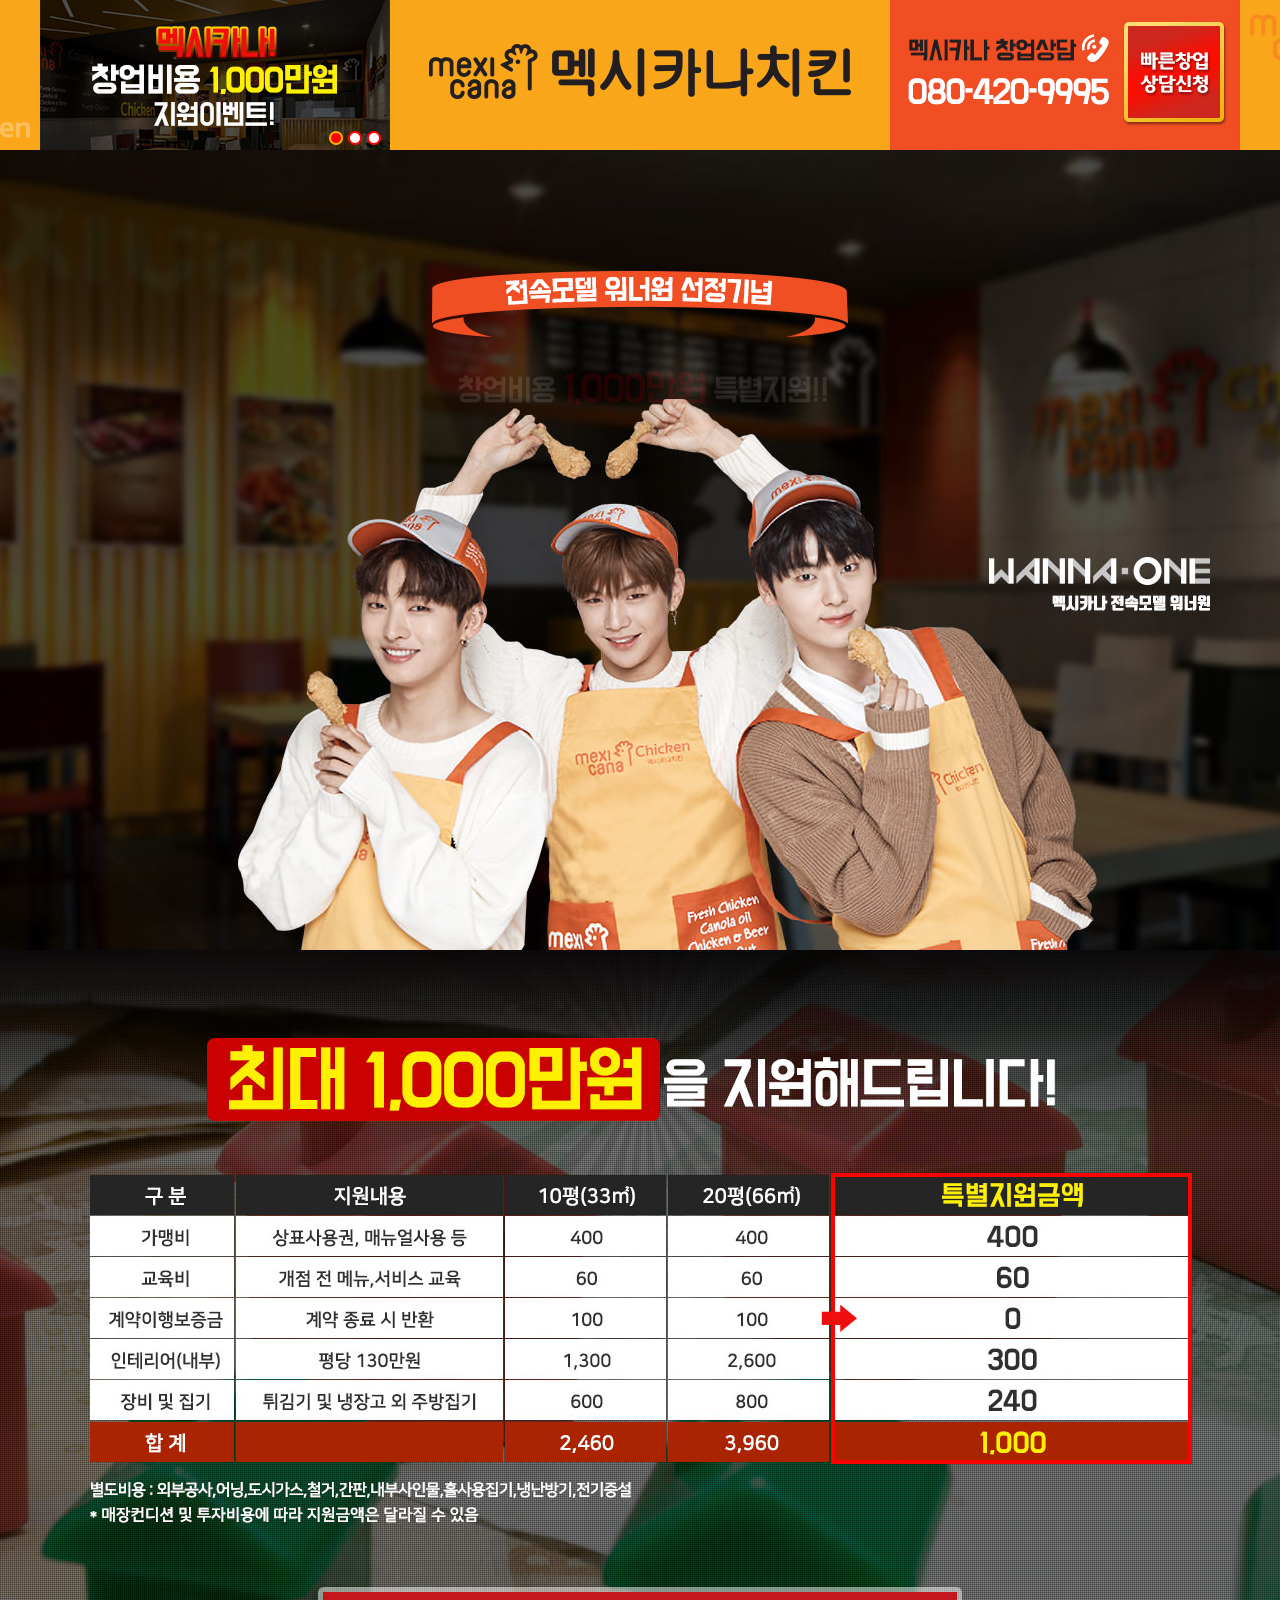
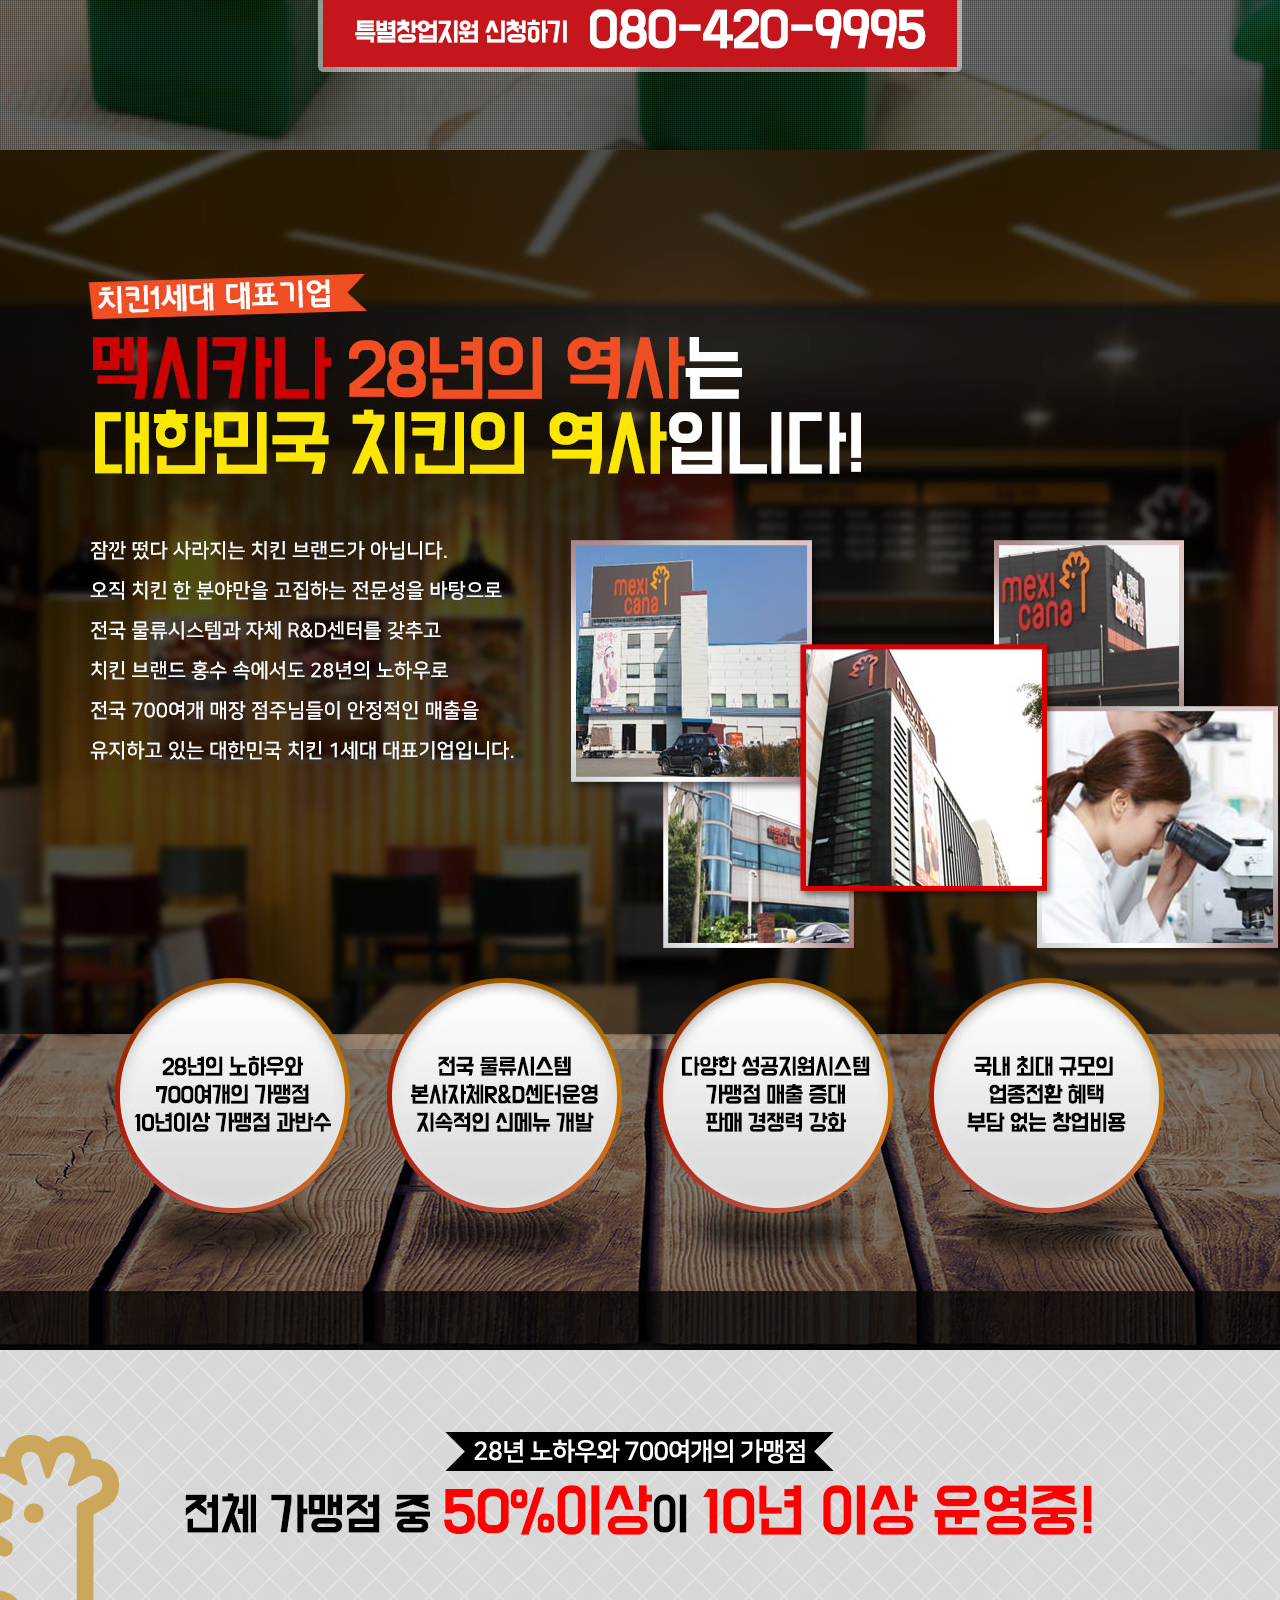
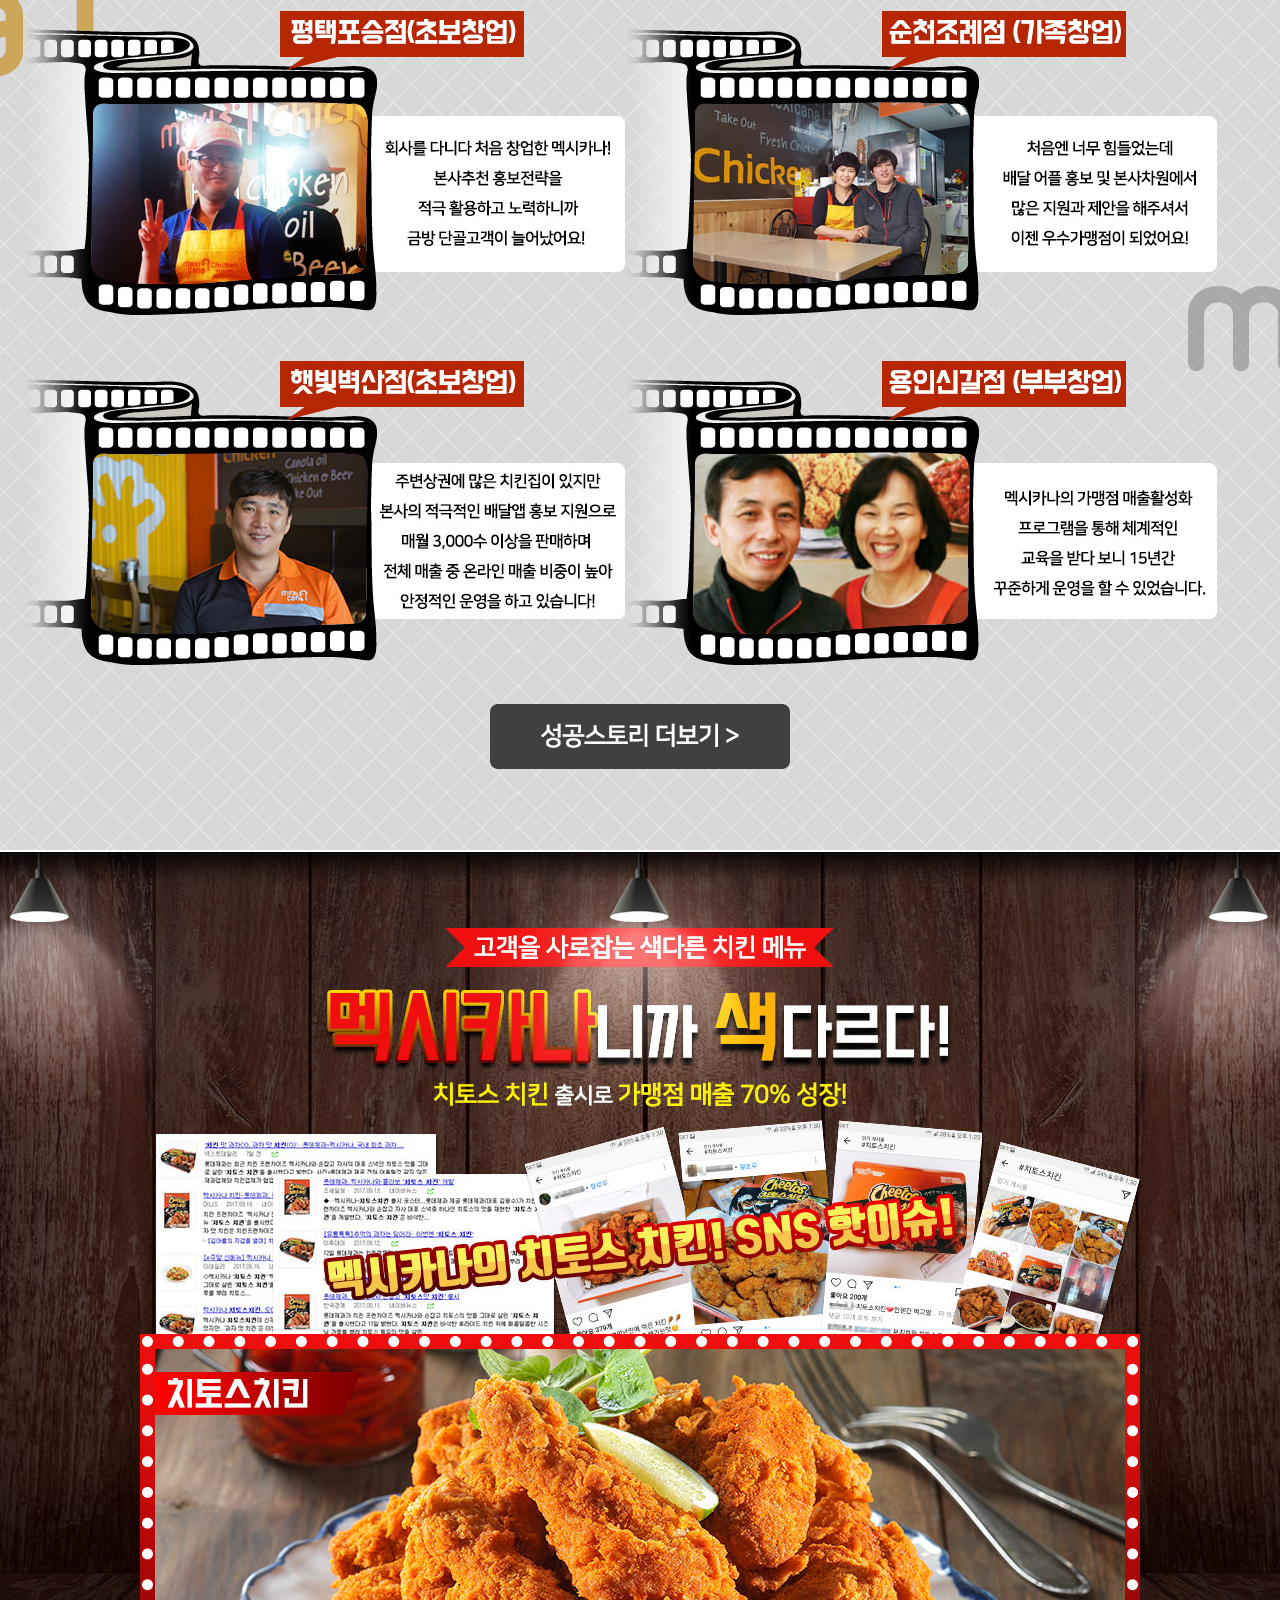
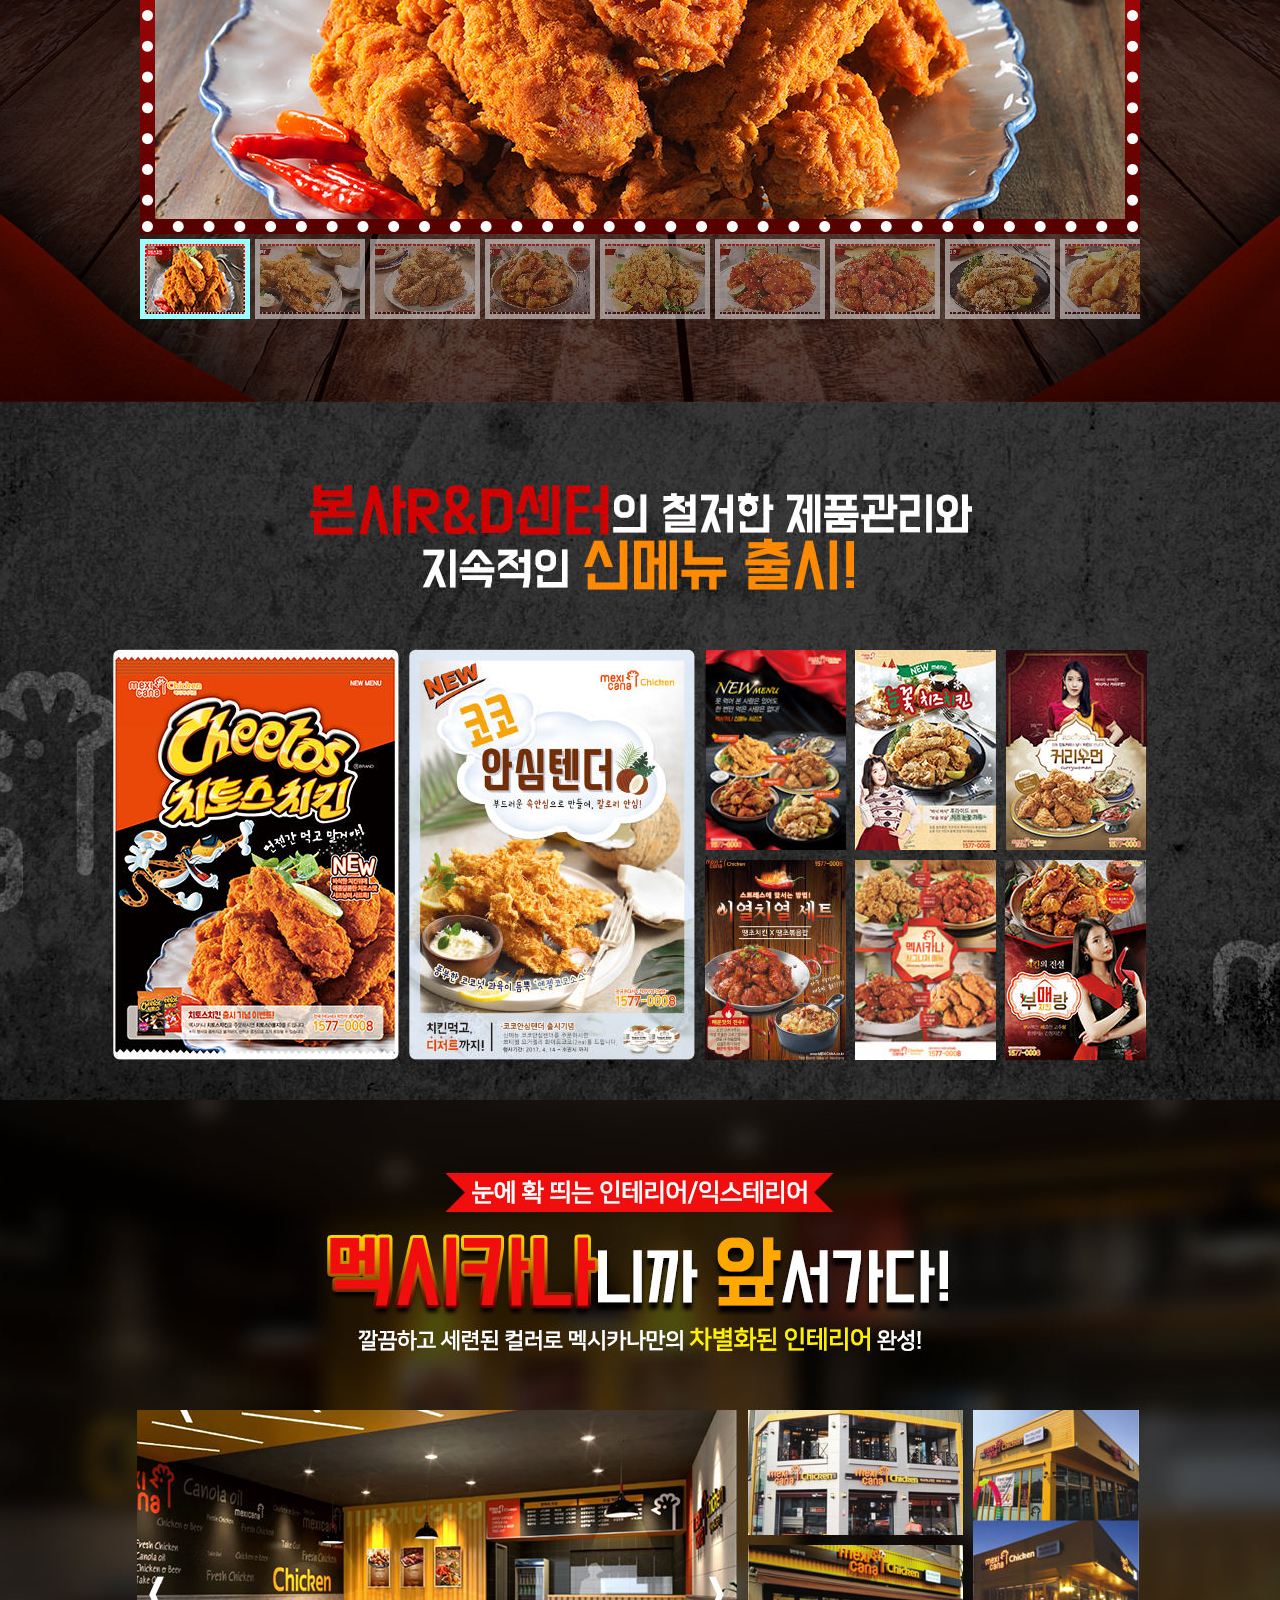
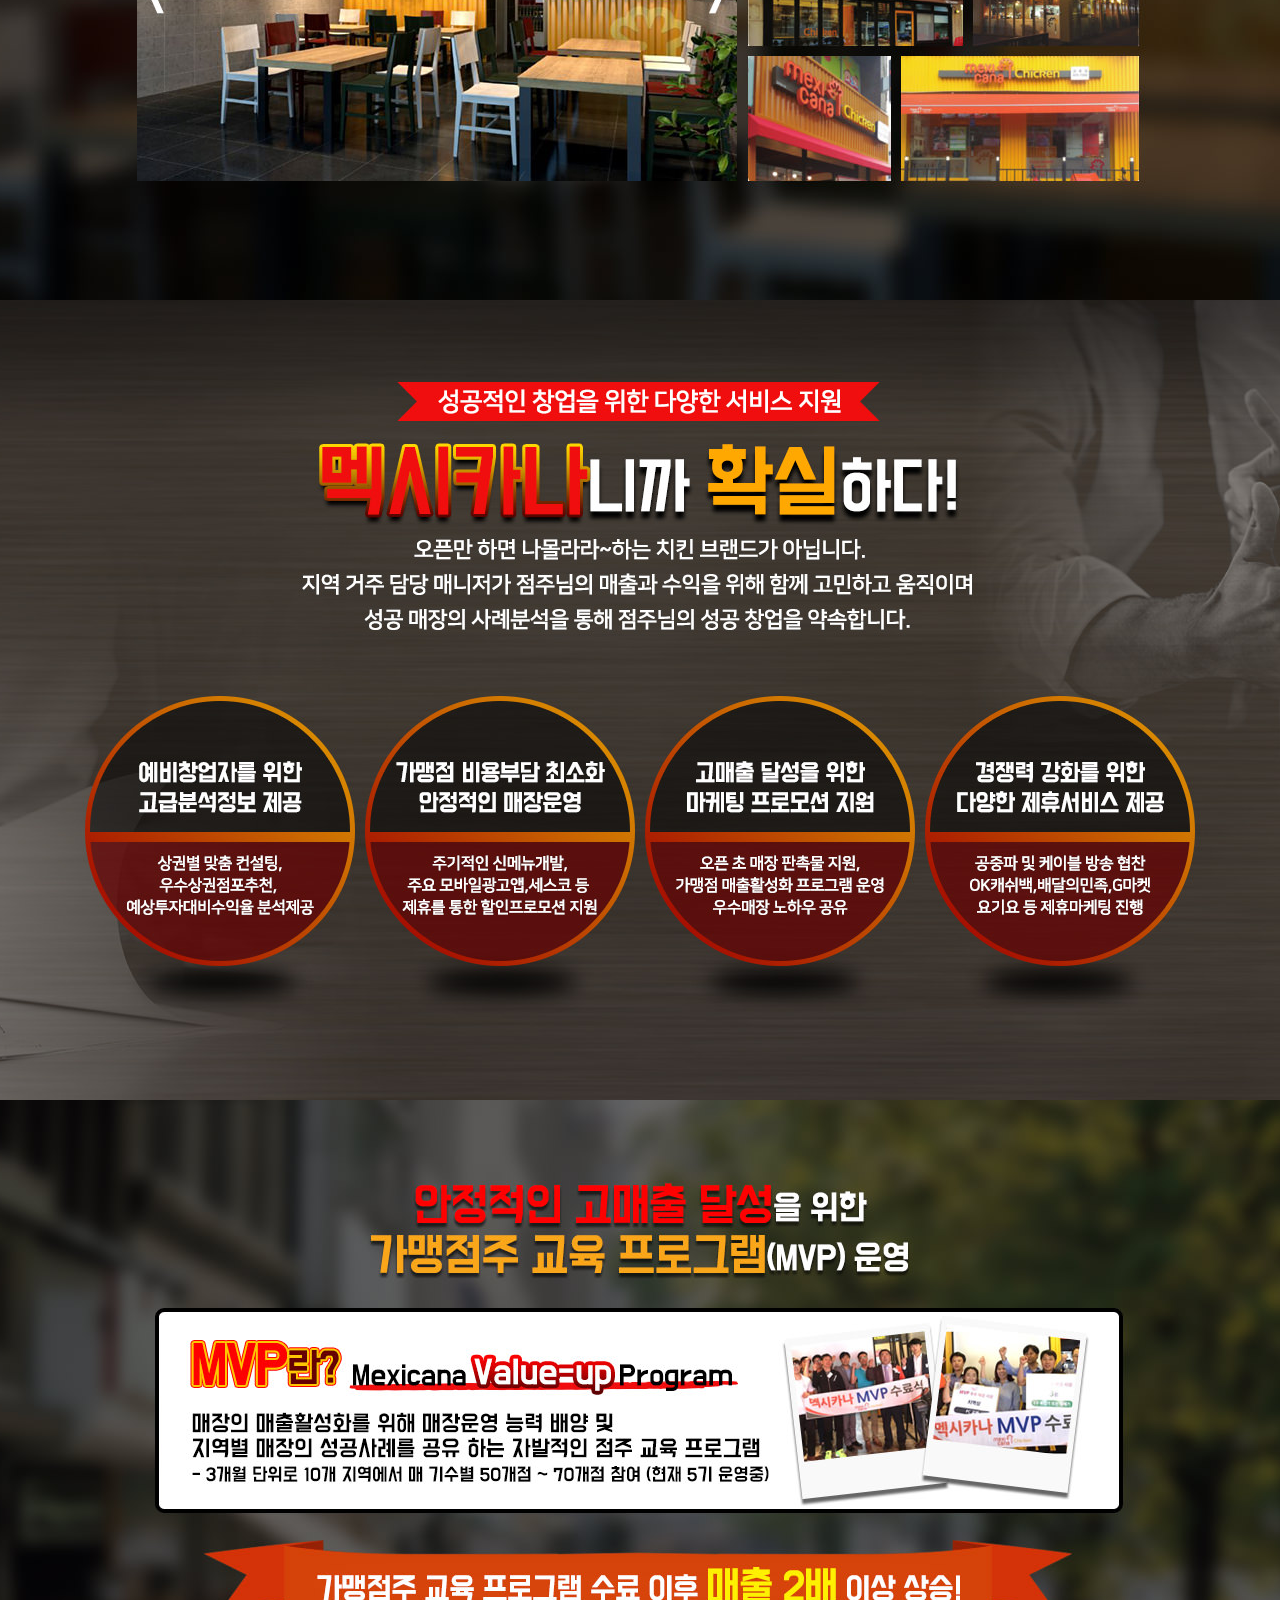
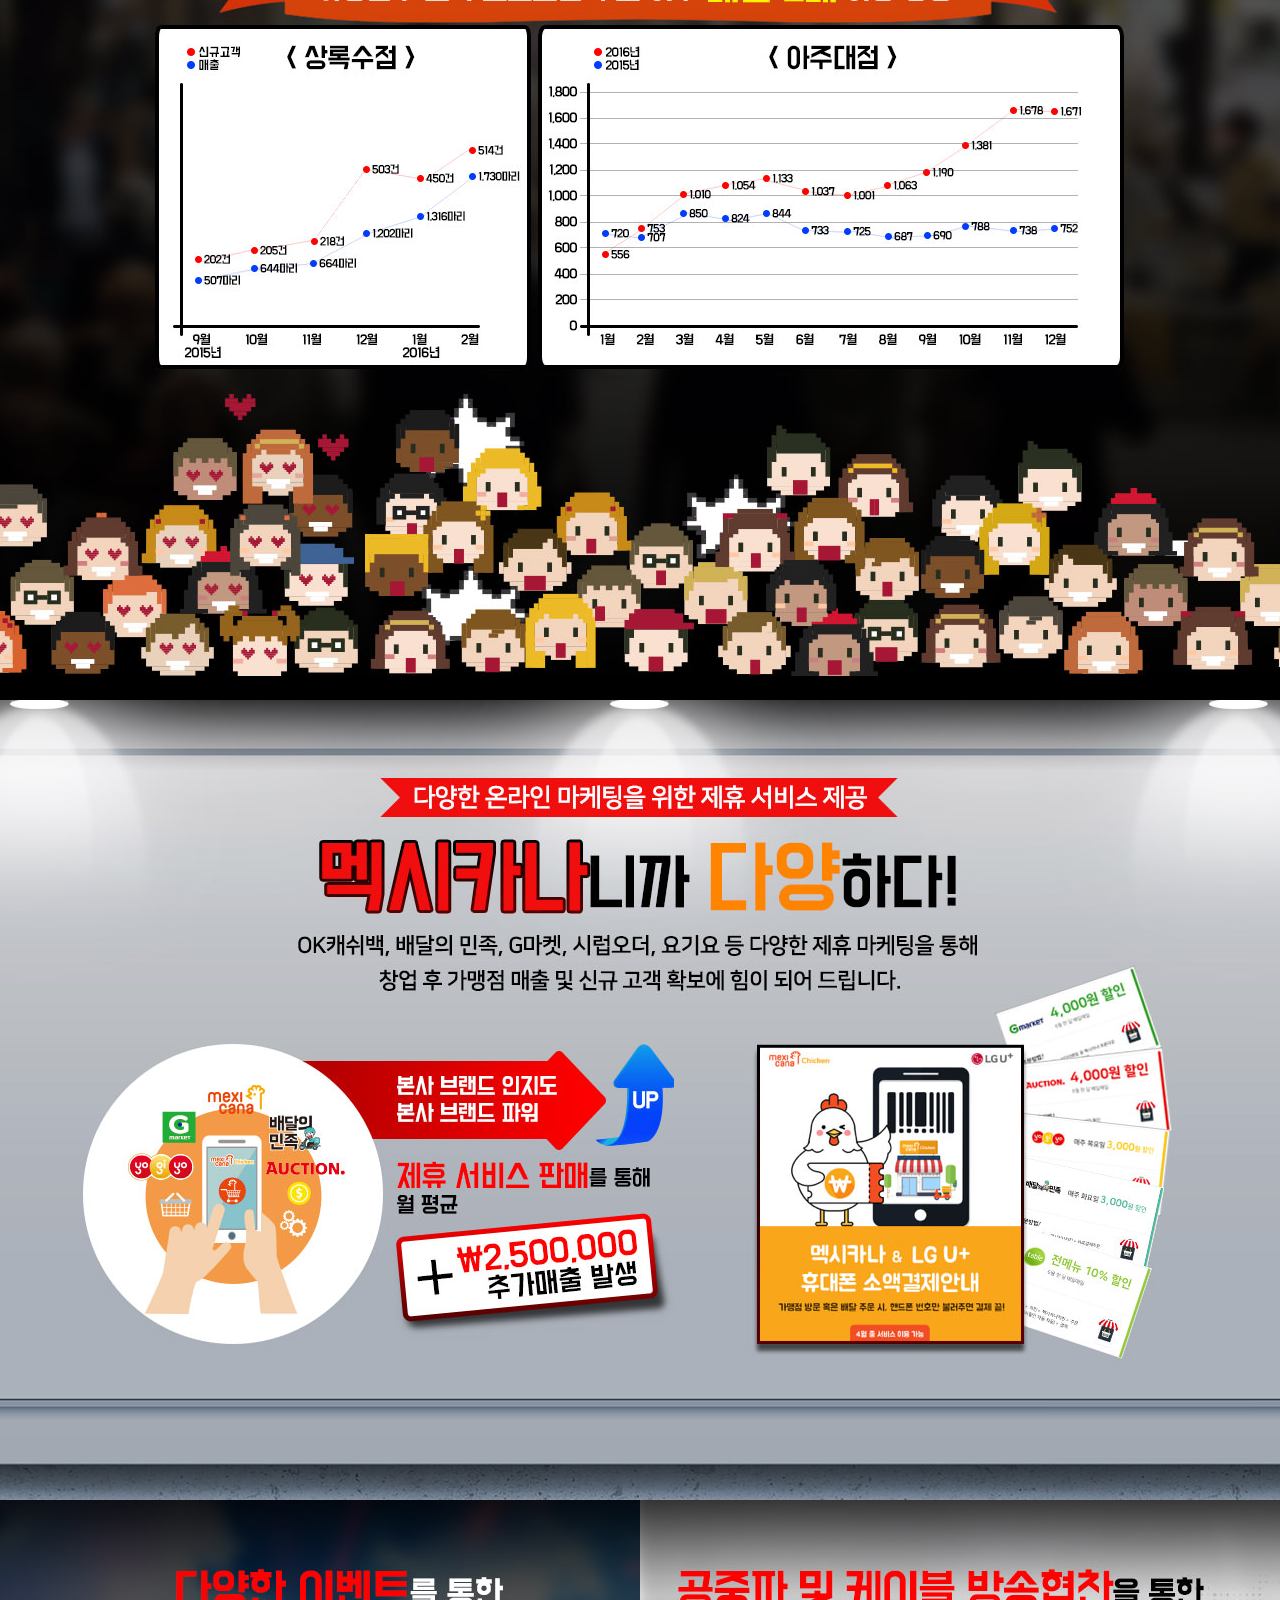
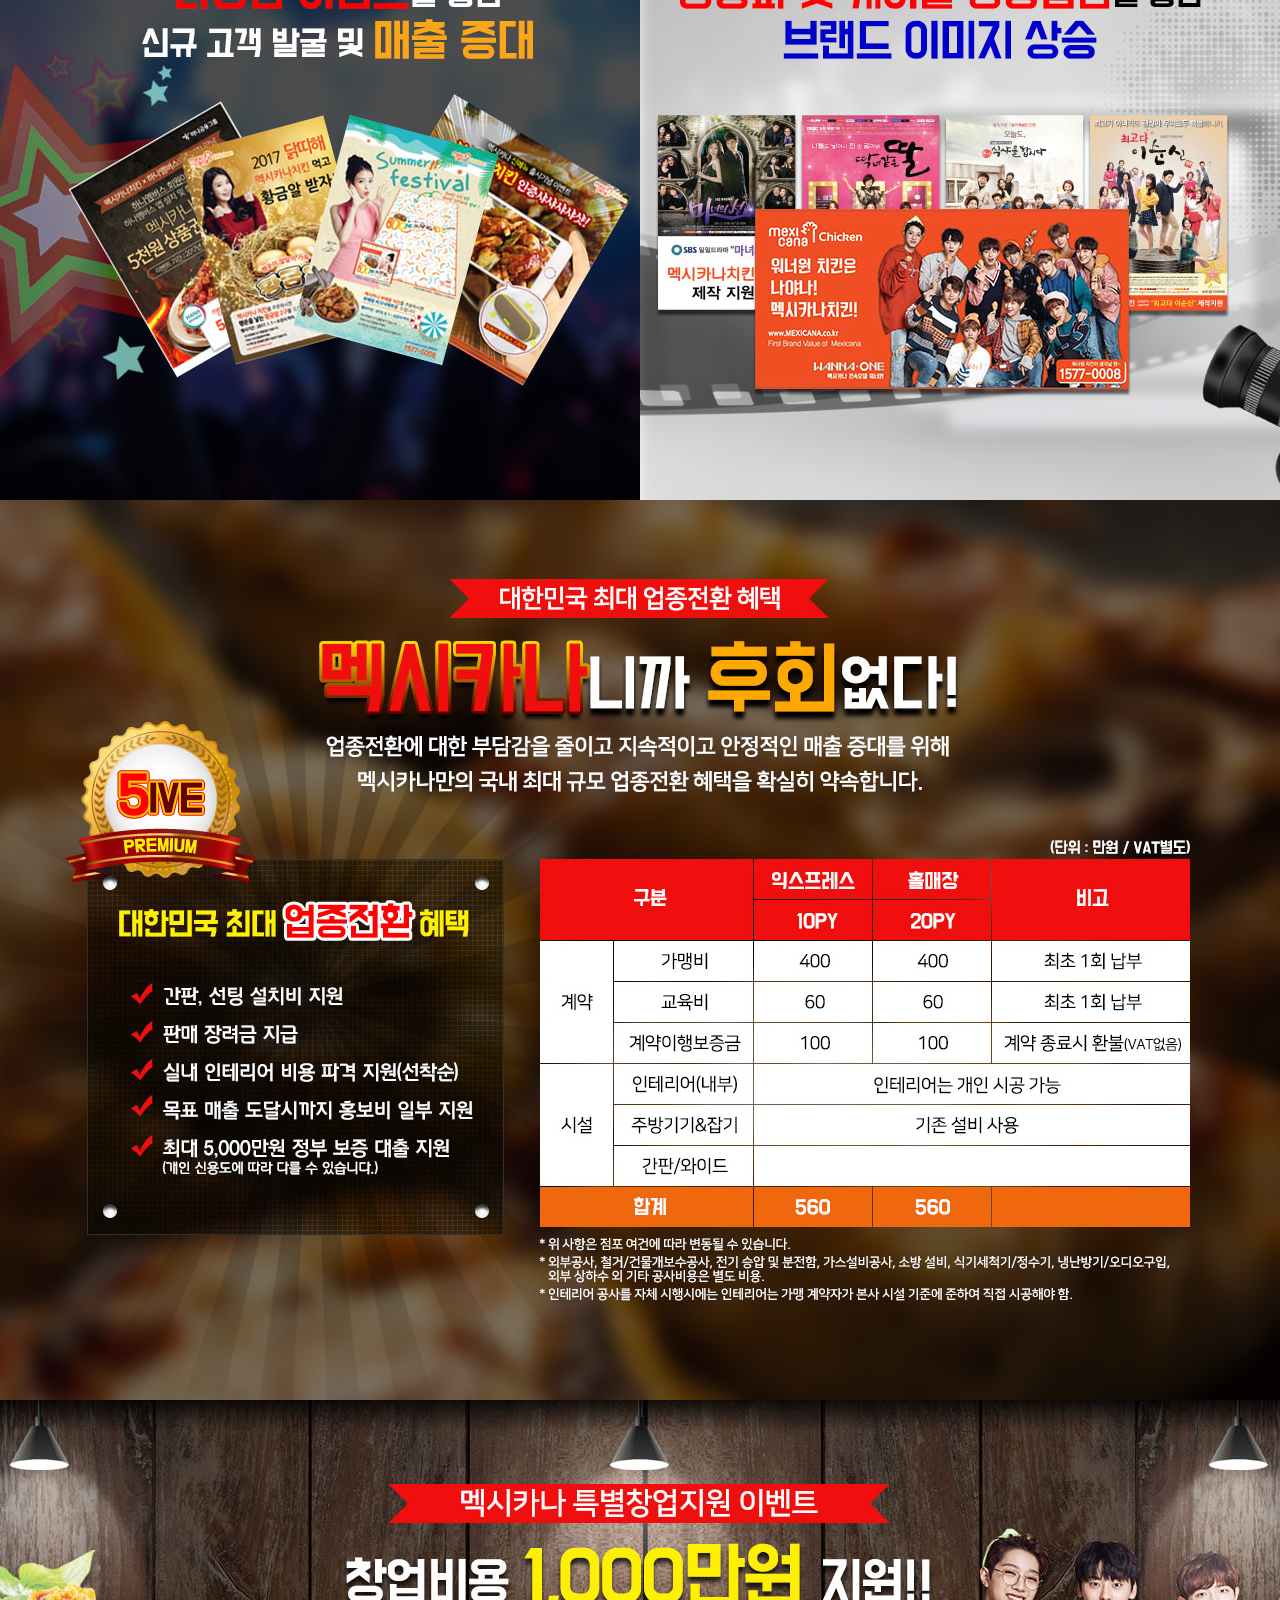
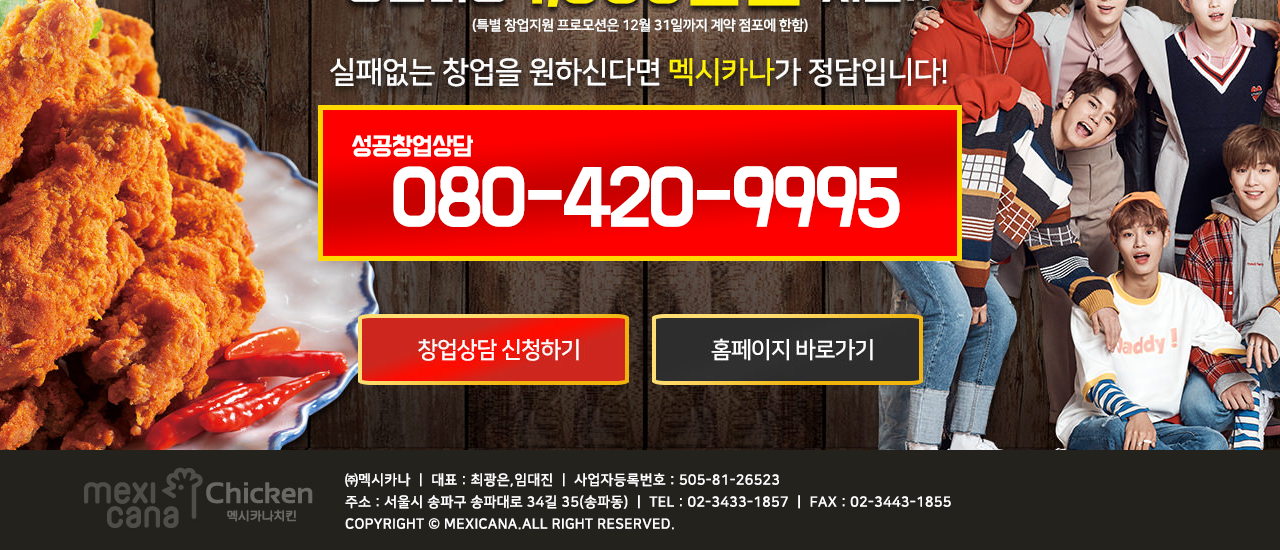
==== commit 06c4cf75: "5.2" ====
--- a/index.html
+++ b/index.html
@@ -1,217 +1,225 @@
 <!DOCTYPE html>
-<html >
-<head>
-  <!-- Site made with Mobirise Website Builder v4.5.1, https://mobirise.com -->
-  <meta charset="UTF-8">
-  <meta http-equiv="X-UA-Compatible" content="IE=edge">
-  <meta name="generator" content="Mobirise v4.5.1, mobirise.com">
-  <meta name="viewport" content="width=device-width, initial-scale=1, minimum-scale=1">
-  <meta name="description" content="">
-  <title>Home</title>
-  <link rel="stylesheet" href="assets/web/assets/mobirise-icons/mobirise-icons.css">
-  <link rel="stylesheet" href="https://fonts.googleapis.com/css?family=Poppins:300,400,500,600,700">
-  <link rel="stylesheet" href="assets/tether/tether.min.css">
-  <link rel="stylesheet" href="assets/bootstrap/css/bootstrap.min.css">
-  <link rel="stylesheet" href="assets/bootstrap/css/bootstrap-reboot.min.css">
-  <link rel="stylesheet" href="assets/bootstrap/css/bootstrap-grid.min.css">
-  <link rel="stylesheet" href="assets/dropdown/css/style.css">
-  <link rel="stylesheet" href="assets/theme/css/style.css">
-  <link rel="stylesheet" href="assets/mobirise/css/mbr-additional.css" type="text/css">
+<html class="nojs html css_verticalspacer" lang="ko-KR">
+ <head>
+
+  <meta http-equiv="Content-type" content="text/html;charset=UTF-8"/>
+  <meta name="generator" content="2017.0.4.363"/>
+  <meta http-equiv="X-UA-Compatible" content="IE=edge" />
+  <meta name="title" content="멕시카나 치킨" />
+    <meta name="keyword" content="창업, 멕시카나, 치킨, 아이유, 부매랑, 땡초">
+    <meta name="description" content="멕시카나 치킨 홈페이지" />
+    <meta name="author" content="멕시카나" />+<meta property="og:type" content="website" />
+	<meta property="og:title" content="멕시카나" />
+	<meta property="og:site_name" content="멕시카나 치킨" />
+	<meta property="og:description" content="오랜 노하우의 바삭하고 맛있는 멕시카나 치킨" />
+	<meta property="og:image" content="http://www.mexicana.co.kr/FRONT/img/main/top_logo.png" />
+	<meta property="og:url" content="http://www.mexicana.co.kr/landing/index.html" />
+  <script type="text/javascript">
+   // Update the 'nojs'/'js' class on the html node
+document.documentElement.className = document.documentElement.className.replace(/\bnojs\b/g, 'js');
+
+// Check that all required assets are uploaded and up-to-date
+if(typeof Muse == "undefined") window.Muse = {}; window.Muse.assets = {"required":["museutils.js", "museconfig.js", "webpro.js", "musewpslideshow.js", "jquery.museoverlay.js", "touchswipe.js", "jquery.watch.js", "require.js", "index.css"], "outOfDate":[]};
+</script>
   
-  
-  <!-- Facebook Pixel Code -->
-<script>
-!function(f,b,e,v,n,t,s){if(f.fbq)return;n=f.fbq=function(){n.callMethod?
-n.callMethod.apply(n,arguments):n.queue.push(arguments)};if(!f._fbq)f._fbq=n;
-n.push=n;n.loaded=!0;n.version='2.0';n.queue=[];t=b.createElement(e);t.async=!0;
-t.src=v;s=b.getElementsByTagName(e)[0];s.parentNode.insertBefore(t,s)}(window,
-document,'script','https://connect.facebook.net/en_US/fbevents.js');
-fbq('init', '334374096729986');
-fbq('track', 'PageView');
+
+  <!-- CSS -->
+  <link rel="stylesheet" type="text/css" href="css/site_global.css?crc=443350757"/>
+  <link rel="stylesheet" type="text/css" href="css/master_a-___.css?crc=23726237"/>
+  <link rel="stylesheet" type="text/css" href="css/index.css?crc=284013463" id="pagesheet"/>
+  <!-- Facebook Pixel Code -->
+	<script>
+    !function(f,b,e,v,n,t,s){if(f.fbq)return;n=f.fbq=function(){n.callMethod?
+    n.callMethod.apply(n,arguments):n.queue.push(arguments)};if(!f._fbq)f._fbq=n;
+    n.push=n;n.loaded=!0;n.version='2.0';n.queue=[];t=b.createElement(e);t.async=!0;
+    t.src=v;s=b.getElementsByTagName(e)[0];s.parentNode.insertBefore(t,s)}(window,
+    document,'script','https://connect.facebook.net/en_US/fbevents.js');
+    fbq('init', '334374096729986');
+    fbq('track', 'PageView');
+    </script>
+    <noscript><img height="1" width="1" style="display:none"
+    src="https://www.facebook.com/tr?id=334374096729986&ev=PageView&noscript=1"
+    /></noscript>
+    <!-- DO NOT MODIFY -->
+    <!-- End Facebook Pixel Code -->
+   </head>
+ <body>
+
+  <div class="clearfix" id="page"><!-- column -->
+   <div class="position_content" id="page_position_content">
+    <div class="clearfix colelem" id="pu94"><!-- group -->
+     <div class="browser_width" id="u94-bw">
+      <div id="u94"><!-- simple frame --></div>
+     </div>
+     <div class="PamphletWidget clearfix" id="pamphletu124"><!-- none box -->
+      <div class="popup_anchor" id="u133popup">
+       <div class="ContainerGroup clearfix" id="u133"><!-- stack box -->
+        <div class="Container grpelem" id="u139"><!-- simple frame --></div>
+        <div class="Container invi grpelem" id="u242"><!-- simple frame --></div>
+        <div class="Container invi grpelem" id="u251"><!-- simple frame --></div>
+       </div>
+      </div>
+      <div class="ThumbGroup clearfix grpelem" id="u127"><!-- none box -->
+       <div class="popup_anchor" id="u128popup">
+        <div class="Thumb popup_element" id="u128"><!-- simple frame --></div>
+       </div>
+       <div class="popup_anchor" id="u247popup">
+        <div class="Thumb popup_element" id="u247"><!-- simple frame --></div>
+       </div>
+       <div class="popup_anchor" id="u255popup">
+        <div class="Thumb popup_element" id="u255"><!-- simple frame --></div>
+       </div>
+      </div>
+     </div>
+    </div>
+    <a class="anchor_item colelem" id="toop"></a>
+    <a class="nonblock nontext anim_swing pinned-colelem" id="u121" href="index.html#toop"><!-- simple frame --></a>
+    <a class="nonblock nontext pinned-colelem" id="u113" href="tel:080-420-9995"><!-- simple frame --></a>
+    <a class="nonblock nontext pinned-colelem" id="u116" href="https://mrbread09.github.io/max/" target="_blank"><!-- simple frame --></a>
+    <div class="browser_width colelem" id="u275-bw">
+     <div id="u275"><!-- custom html -->
+      <div id="newdiv1_hype_container" style="margin:auto;position:relative;width:100%;height:800px;overflow:hidden;">
+		<script type="text/javascript" charset="utf-8" src="new_div1.hyperesources/newdiv1_hype_generated_script.js?81172"></script>
+	</div>
+     </div>
+    </div>
+    <div class="browser_width colelem" id="u279-bw">
+     <div id="u279"><!-- group -->
+      <div class="clearfix" id="u279_align_to_page">
+       <a class="nonblock nontext grpelem" id="u290" href="tel:080-420-9995"><!-- simple frame --></a>
+      </div>
+     </div>
+    </div>
+    <div class="browser_width colelem" id="u300-bw">
+     <div id="u300"><!-- simple frame --></div>
+    </div>
+    <div class="browser_width colelem" id="u311-bw">
+     <div id="u311"><!-- group -->
+      <div class="clearfix" id="u311_align_to_page">
+       <a class="nonblock nontext grpelem" id="u322" href="http://www.mexicana.co.kr/FRONT/open.asp" target="_blank"><!-- simple frame --></a>
+      </div>
+     </div>
+    </div>
+    <div class="browser_width colelem" id="u325-bw">
+     <div id="u325"><!-- group -->
+      <div class="clearfix" id="u325_align_to_page">
+       <div class="grpelem" id="u336"><!-- custom html -->
+        <iframe src="menuslide/index.html" width="1000" height="600" frameborder="0" scrolling="no" allowtransparency="true"></iframe>
+       </div>
+      </div>
+     </div>
+    </div>
+    <div class="browser_width colelem" id="u348-bw">
+     <div id="u348"><!-- simple frame --></div>
+    </div>
+    <div class="clearfix colelem" id="pu359"><!-- group -->
+     <div class="browser_width grpelem" id="u359-bw">
+      <div id="u359"><!-- simple frame --></div>
+     </div>
+     <div class="SlideShowWidget clearfix grpelem" id="slideshowu370"><!-- none box -->
+      <div class="popup_anchor" id="u386popup">
+       <div class="SlideShowContentPanel clearfix" id="u386"><!-- stack box -->
+        <div class="SSSlide clip_frame grpelem" id="u387"><!-- image -->
+         <img class="block ImageInclude" id="u387_img" data-src="images/interiorslide1.jpg?crc=131705573" src="images/blank.gif?crc=4208392903" alt="" data-width="600" data-height="371"/>
+        </div>
+        <div class="SSSlide invi clip_frame grpelem" id="u484"><!-- image -->
+         <img class="block ImageInclude" id="u484_img" data-src="images/interiorslide2.jpg?crc=4198107205" src="images/blank.gif?crc=4208392903" alt="" data-width="600" data-height="371"/>
+        </div>
+        <div class="SSSlide invi clip_frame grpelem" id="u511"><!-- image -->
+         <img class="block ImageInclude" id="u511_img" data-src="images/interiorslide3.jpg?crc=3797191088" src="images/blank.gif?crc=4208392903" alt="" data-width="600" data-height="371"/>
+        </div>
+       </div>
+      </div>
+      <div class="popup_anchor" id="u395-3popup">
+       <div class="SSPreviousButton clearfix" id="u395-3"><!-- content -->
+        <p>&nbsp;</p>
+       </div>
+      </div>
+      <div class="popup_anchor" id="u393-3popup">
+       <div class="SSNextButton clearfix" id="u393-3"><!-- content -->
+        <p>&nbsp;</p>
+       </div>
+      </div>
+     </div>
+    </div>
+    <div class="browser_width colelem" id="u539-bw">
+     <div id="u539"><!-- simple frame --></div>
+    </div>
+    <div class="browser_width colelem" id="u550-bw">
+     <div id="u550"><!-- simple frame --></div>
+    </div>
+    <div class="browser_width colelem" id="u561-bw">
+     <div id="u561"><!-- simple frame --></div>
+    </div>
+    <div class="browser_width colelem" id="u572-bw">
+     <div id="u572"><!-- simple frame --></div>
+    </div>
+    <div class="browser_width colelem" id="u583-bw">
+     <div id="u583"><!-- simple frame --></div>
+    </div>
+    <div class="browser_width colelem" id="u594-bw">
+     <div id="u594"><!-- column -->
+      <div class="clearfix" id="u594_align_to_page">
+       <a class="nonblock nontext colelem" id="u605" href="tel:080-420-9995"><!-- simple frame --></a>
+       <div class="clearfix colelem" id="pu615"><!-- group -->
+        <a class="nonblock nontext grpelem" id="u615" href="https://mrbread09.github.io/max/" target="_blank"><!-- simple frame --></a>
+        <a class="nonblock nontext grpelem" id="u618" href="http://www.mexicana.co.kr" target="_blank"><!-- simple frame --></a>
+       </div>
+      </div>
+     </div>
+    </div>
+    <div class="browser_width colelem" id="u629-bw">
+     <div id="u629"><!-- simple frame --></div>
+    </div>
+    <div class="verticalspacer" data-offset-top="0" data-content-above-spacer="11748" data-content-below-spacer="0"></div>
+   </div>
+  </div>
+  <div class="preload_images">
+   <img class="preload" src="images/bt_over.png?crc=4004185208" alt=""/>
+  </div>
+  <!-- Other scripts -->
+  <script type="text/javascript">
+   // Decide weather to suppress missing file error or not based on preference setting
+var suppressMissingFileError = false
 </script>
-<noscript><img height="1" width="1" style="display:none"
-src="https://www.facebook.com/tr?id=334374096729986&ev=PageView&noscript=1"
-/></noscript>
-<!-- DO NOT MODIFY -->
-<!-- End Facebook Pixel Code -->
-</head>
-<body>
-
-<!-- Google Analytics -->
-<!-- Global site tag (gtag.js) - Google Analytics -->
-<script async src="https://www.googletagmanager.com/gtag/js?id=UA-93839439-4"></script>
-<script>
-  window.dataLayer = window.dataLayer || [];
-  function gtag(){dataLayer.push(arguments);}
-  gtag('js', new Date());
-
-  gtag('config', 'UA-93839439-4');
+  <script type="text/javascript">
+   window.Muse.assets.check=function(d){if(!window.Muse.assets.checked){window.Muse.assets.checked=!0;var b={},c=function(a,b){if(window.getComputedStyle){var c=window.getComputedStyle(a,null);return c&&c.getPropertyValue(b)||c&&c[b]||""}if(document.documentElement.currentStyle)return(c=a.currentStyle)&&c[b]||a.style&&a.style[b]||"";return""},a=function(a){if(a.match(/^rgb/))return a=a.replace(/\s+/g,"").match(/([\d\,]+)/gi)[0].split(","),(parseInt(a[0])<<16)+(parseInt(a[1])<<8)+parseInt(a[2]);if(a.match(/^\#/))return parseInt(a.substr(1),
+16);return 0},g=function(g){for(var f=document.getElementsByTagName("link"),h=0;h<f.length;h++)if("text/css"==f[h].type){var i=(f[h].href||"").match(/\/?css\/([\w\-]+\.css)\?crc=(\d+)/);if(!i||!i[1]||!i[2])break;b[i[1]]=i[2]}f=document.createElement("div");f.className="version";f.style.cssText="display:none; width:1px; height:1px;";document.getElementsByTagName("body")[0].appendChild(f);for(h=0;h<Muse.assets.required.length;){var i=Muse.assets.required[h],l=i.match(/([\w\-\.]+)\.(\w+)$/),k=l&&l[1]?
+l[1]:null,l=l&&l[2]?l[2]:null;switch(l.toLowerCase()){case "css":k=k.replace(/\W/gi,"_").replace(/^([^a-z])/gi,"_$1");f.className+=" "+k;k=a(c(f,"color"));l=a(c(f,"backgroundColor"));k!=0||l!=0?(Muse.assets.required.splice(h,1),"undefined"!=typeof b[i]&&(k!=b[i]>>>24||l!=(b[i]&16777215))&&Muse.assets.outOfDate.push(i)):h++;f.className="version";break;case "js":h++;break;default:throw Error("Unsupported file type: "+l);}}d?d().jquery!="1.8.3"&&Muse.assets.outOfDate.push("jquery-1.8.3.min.js"):Muse.assets.required.push("jquery-1.8.3.min.js");
+f.parentNode.removeChild(f);if(Muse.assets.outOfDate.length||Muse.assets.required.length)f="서버의 일부 파일이 누락되었거나 올바르지 않습니다. 브라우저 캐시를 지우고 다시 시도하십시오. 문제가 지속되면 웹사이트 작성자에게 문의하십시오.",g&&Muse.assets.outOfDate.length&&(f+="\nOut of date: "+Muse.assets.outOfDate.join(",")),g&&Muse.assets.required.length&&(f+="\nMissing: "+Muse.assets.required.join(",")),suppressMissingFileError?(f+="\nUse SuppressMissingFileError key in AppPrefs.xml to show missing file error pop up.",console.log(f)):alert(f)};location&&location.search&&location.search.match&&location.search.match(/muse_debug/gi)?
+setTimeout(function(){g(!0)},5E3):g()}};
+var muse_init=function(){require.config({baseUrl:""});require(["jquery","museutils","whatinput","webpro","musewpslideshow","jquery.museoverlay","touchswipe","jquery.watch"],function(d){var $ = d;$(document).ready(function(){try{
+window.Muse.assets.check($);/* body */
+Muse.Utils.transformMarkupToFixBrowserProblemsPreInit();/* body */
+Muse.Utils.prepHyperlinks(true);/* body */
+Muse.Utils.resizeHeight('.browser_width');/* resize height */
+Muse.Utils.requestAnimationFrame(function() { $('body').addClass('initialized'); });/* mark body as initialized */
+Muse.Utils.fullPage('#page');/* 100% height page */
+Muse.Utils.initWidget('#pamphletu124', ['#bp_infinity'], function(elem) { return new WebPro.Widget.ContentSlideShow(elem, {contentLayout_runtime:'stack',event:'click',deactivationEvent:'none',autoPlay:true,displayInterval:3000,transitionStyle:'fading',transitionDuration:500,hideAllContentsFirst:false,shuffle:false,enableSwipe:true,resumeAutoplay:true,resumeAutoplayInterval:3000,playOnce:false,autoActivate_runtime:false}); });/* #pamphletu124 */
+Muse.Utils.initWidget('#slideshowu370', ['#bp_infinity'], function(elem) { var widget = new WebPro.Widget.ContentSlideShow(elem, {autoPlay:true,displayInterval:3500,slideLinkStopsSlideShow:false,transitionStyle:'fading',lightboxEnabled_runtime:false,shuffle:false,transitionDuration:500,enableSwipe:true,elastic:'off',resumeAutoplay:true,resumeAutoplayInterval:3000,playOnce:false,autoActivate_runtime:false}); $(elem).data('widget', widget); return widget; });/* #slideshowu370 */
+Muse.Utils.showWidgetsWhenReady();/* body */
+Muse.Utils.transformMarkupToFixBrowserProblems();/* body */
+}catch(b){if(b&&"function"==typeof b.notify?b.notify():Muse.Assert.fail("Error calling selector function: "+b),false)throw b;}})})};
+
 </script>
-<!-- /Google Analytics -->
-
-
-<section class="menu cid-qCfeKtKLfo" once="menu" id="menu1-11" data-rv-view="407">
-
-    
-
-    <nav class="navbar navbar-dropdown beta-menu align-items-center navbar-fixed-top navbar-toggleable-sm">
-        
-        <div class="menu-bottom">
-
-            <div class="menu-logo">
-                <div class="navbar-brand">
-                
-                
-                </div>
-                <button class="navbar-toggler navbar-toggler-right" type="button" data-toggle="collapse" data-target="#navbarSupportedContent" aria-controls="navbarSupportedContent" aria-expanded="false" aria-label="Toggle navigation">
-                    <div class="hamburger">
-                        <span></span>
-                        <span></span>
-                        <span></span>
-                        <span></span>
-                    </div>
-                </button>
-            </div>
-            <div class="collapse navbar-collapse" id="navbarSupportedContent">
-                <ul class="navbar-nav nav-dropdown js-float-line nav-right navbar-nav-top-padding" data-app-modern-menu="true"><li class="nav-item">
-                        <a class="nav-link link mbr-white display-4" href="index.html"><span class="mbri-home mbr-iconfont mbr-iconfont-btn"></span>&nbsp;홈으로 가기&nbsp;</a>
-                    </li><li class="nav-item"><a class="nav-link link mbr-white display-4" href="http://dodookgogi.com/"><span class="mbri-desktop mbr-iconfont mbr-iconfont-btn"></span>&nbsp;PC홈페이지가기</a></li><li class="nav-item"><a class="nav-link link mbr-white display-4" href="index.html#custom-html-2d"><span class="mbri-mobile mbr-iconfont mbr-iconfont-btn"></span>
-                           
-                            창업문의 하기&nbsp;</a></li></ul>
-                
-            </div>
-        </div>
-    </nav>
-</section>
-
-<section class="cid-qDPas9lCw9" id="image2-2l" data-rv-view="409">
-
-    
-
-    <figure class="mbr-figure">
-            <div class="image-block" style="width: 100%;">
-                <img src="assets/images/kakaotalk-photo-2017-12-15-07-40-20-641x10572.png" width="1400" alt="Mobirise" title="" media-simple="true">
-                
-            </div>
-    </figure>
-</section>
-
-<section class="features10 cid-qDtQmnqOjs" id="header10-2c" data-rv-view="411">
-
-    
-
-    
-
-    <div class="container">
-        <div class="media-container-row">
-            <div class="media-content mb-4">
-                <h2 class="mb-4 mbr-fonts-style mbr-section-title display-2"></h2>
-                <h3 class="mbr-section-subtitle mbr-fonts-style mb-4 display-2">창업에 대한 문의라면 어떤것이라도 환영합니다.!!<br><strong>창업문의 전화 </strong><br><strong>1644-3722</strong></h3>
-                
-                <div class="mbr-section-btn"><a class="btn btn-md btn-bgr btn-secondary display-4" href="tel:1644-3722">전화바로 걸기</a></div>
-            </div>
-            <div class="mbr-figure" style="width: 100%;">
-                <img src="assets/images/batch-2-1000x750.jpg" alt="Mobirise" title="" media-simple="true">
-            </div>
-        </div>
-    </div>
-</section>
-
-<div id="custom-html-2d" custom-code="true" data-rv-view="368">
-    <iframe id="JotFormIFrame-73441323739457" onload="window.parent.scrollTo(0,0)" allowtransparency="true" src="https://form.jotform.me/73441323739457" frameborder="0" style="width: 1px;
-      min-width: 100%;
-      height:539px;
-      border:none;" scrolling="no">
-    </iframe>
-    <script type="text/javascript">
-      var ifr = document.getElementById("JotFormIFrame-73441323739457");
-      if(window.location.href && window.location.href.indexOf("?") > -1) {
-        var get = window.location.href.substr(window.location.href.indexOf("?") + 1);
-        if(ifr && get.length > 0) {
-          var src = ifr.src;
-          src = src.indexOf("?") > -1 ? src + "&" + get : src  + "?" + get;
-          ifr.src = src;
-        }
-      }
-      window.handleIFrameMessage = function(e) {
-        var args = e.data.split(":");
-        if (args.length > 2) { iframe = document.getElementById("JotFormIFrame-" + args[2]); } else { iframe = document.getElementById("JotFormIFrame"); }
-        if (!iframe)
-          return;
-        switch (args[0]) {
-          case "scrollIntoView":
-            iframe.scrollIntoView();
-            break;
-          case "setHeight":
-            iframe.style.height = args[1] + "px";
-            break;
-          case "collapseErrorPage":
-            if (iframe.clientHeight > window.innerHeight) {
-              iframe.style.height = window.innerHeight + "px";
-            }
-            break;
-          case "reloadPage":
-            window.location.reload();
-            break;
-        }
-        var isJotForm = (e.origin.indexOf("jotform") > -1) ? true : false;
-        if(isJotForm && "contentWindow" in iframe && "postMessage" in iframe.contentWindow) {
-          var urls = {"docurl":encodeURIComponent(document.URL),"referrer":encodeURIComponent(document.referrer)};
-          iframe.contentWindow.postMessage(JSON.stringify({"type":"urls","value":urls}), "*");
-        }
-      };
-      if (window.addEventListener) {
-        window.addEventListener("message", handleIFrameMessage, false);
-      } else if (window.attachEvent) {
-        window.attachEvent("onmessage", handleIFrameMessage);
-      }
-      </script></div>
-
-<section class="header3 cid-qCf0aYIXH0 mbr-parallax-background" id="header3-s" data-rv-view="414">
-
-    
-
-    <div class="mbr-overlay" style="opacity: 0.6;">
-    </div>
-
-    <div class="container align-center">
-        <div class="row justify-content-center">
-            <div class="media-container-column mbr-white col-md-10 offset-md-1">
-                <h3 class="mbr-section-subtitle align-center mbr-light pb-3 mbr-fonts-style display-2">
-                    도둑고기</h3>
-                <h1 class="mbr-section-title mbr-bold pb-3 mbr-fonts-style display-1">&nbsp;PC 홈페이지<br>바로가기</h1>
-                <p class="mbr-text pb-3 mbr-fonts-style display-7"></p>
-                <div class="mbr-section-btn"><a class="btn btn-md btn-secondary btn-bgr display-4" href="http://dodookgogi.com/">PC홈페이지 보기</a></div>
-            </div>
-        </div>
-    </div>
-    
-</section>
-
-
-  <script src="assets/web/assets/jquery/jquery.min.js"></script>
-  <script src="assets/tether/tether.min.js"></script>
-  <script src="assets/popper/popper.min.js"></script>
-  <script src="assets/bootstrap/js/bootstrap.min.js"></script>
-  <script src="assets/dropdown/js/script.min.js"></script>
-  <script src="assets/touch-swipe/jquery.touch-swipe.min.js"></script>
-  <script src="assets/jarallax/jarallax.min.js"></script>
-  <script src="assets/smooth-scroll/smooth-scroll.js"></script>
-  <script src="assets/theme/js/script.js"></script>
-  
-  <script type="text/javascript">
-/* <![CDATA[ */
-var google_conversion_id = 977690298;
-var google_custom_params = window.google_tag_params;
-var google_remarketing_only = true;
-/* ]]> */
-</script>
-<script type="text/javascript" src="//www.googleadservices.com/pagead/conversion.js">
-</script>
-<noscript>
-<div style="display:inline;">
-<img height="1" width="1" style="border-style:none;" alt="" src="//googleads.g.doubleclick.net/pagead/viewthroughconversion/977690298/?guid=ON&script=0"/>
-</div>
-</noscript>
-</body>
-</html>+  <!-- RequireJS script -->
+  <script src="scripts/require.js?crc=3951022091" type="text/javascript" async data-main="scripts/museconfig.js?crc=4177022356" onload="if (requirejs) requirejs.onError = function(requireType, requireModule) { if (requireType && requireType.toString && requireType.toString().indexOf && 0 <= requireType.toString().indexOf('#scripterror')) window.Muse.assets.check(); }" onerror="window.Muse.assets.check();"></script>
+  <!-- 구글 AD 코드 -->
+    <script type="text/javascript">
+	/* <![CDATA[ */
+	var google_conversion_id = 977690298;
+	var google_custom_params = window.google_tag_params;
+	var google_remarketing_only = true;
+	/* ]]> */
+	</script>
+	<script type="text/javascript" src="//www.googleadservices.com/pagead/conversion.js">
+	</script>
+	<noscript>
+	<div style="display:inline;">
+	<img height="1" width="1" style="border-style:none;" alt="" src="//googleads.g.doubleclick.net/pagead/viewthroughconversion/977690298/?guid=ON&amp;script=0"/>
+	</div>
+	</noscript>
+    <!-- // 구글 AD 코드 -->
+   </body>
+</html>
--- a/css/site_global.css
+++ b/css/site_global.css
@@ -0,0 +1 @@
+html{min-height:100%;min-width:100%;-ms-text-size-adjust:none;}body,div,dl,dt,dd,ul,ol,li,nav,h1,h2,h3,h4,h5,h6,pre,code,form,fieldset,legend,input,button,textarea,p,blockquote,th,td,a{margin:0px;padding:0px;border-width:0px;border-style:solid;border-color:transparent;-webkit-transform-origin:left top;-ms-transform-origin:left top;-o-transform-origin:left top;transform-origin:left top;background-repeat:no-repeat;}button.submit-btn{-moz-box-sizing:content-box;-webkit-box-sizing:content-box;box-sizing:content-box;}.transition{-webkit-transition-property:background-image,background-position,background-color,border-color,border-radius,color,font-size,font-style,font-weight,letter-spacing,line-height,text-align,box-shadow,text-shadow,opacity;transition-property:background-image,background-position,background-color,border-color,border-radius,color,font-size,font-style,font-weight,letter-spacing,line-height,text-align,box-shadow,text-shadow,opacity;}.transition *{-webkit-transition:inherit;transition:inherit;}table{border-collapse:collapse;border-spacing:0px;}fieldset,img{border:0px;border-style:solid;-webkit-transform-origin:left top;-ms-transform-origin:left top;-o-transform-origin:left top;transform-origin:left top;}address,caption,cite,code,dfn,em,strong,th,var,optgroup{font-style:inherit;font-weight:inherit;}del,ins{text-decoration:none;}li{list-style:none;}caption,th{text-align:left;}h1,h2,h3,h4,h5,h6{font-size:100%;font-weight:inherit;}input,button,textarea,select,optgroup,option{font-family:inherit;font-size:inherit;font-style:inherit;font-weight:inherit;}.form-grp input,.form-grp textarea{-webkit-appearance:none;-webkit-border-radius:0;}body{font-family:Arial, Helvetica Neue, Helvetica, sans-serif;text-align:left;font-size:14px;line-height:17px;word-wrap:break-word;text-rendering:optimizeLegibility;-moz-font-feature-settings:'liga';-ms-font-feature-settings:'liga';-webkit-font-feature-settings:'liga';font-feature-settings:'liga';}a:link{color:#0000FF;text-decoration:underline;}a:visited{color:#800080;text-decoration:underline;}a:hover{color:#0000FF;text-decoration:underline;}a:active{color:#EE0000;text-decoration:underline;}a.nontext{color:black;text-decoration:none;font-style:normal;font-weight:normal;}.normal_text{color:#000000;direction:ltr;font-family:Arial, Helvetica Neue, Helvetica, sans-serif;font-size:14px;font-style:normal;font-weight:normal;letter-spacing:0px;line-height:17px;text-align:left;text-decoration:none;text-indent:0px;text-transform:none;vertical-align:0px;padding:0px;}.list0 li:before{position:absolute;right:100%;letter-spacing:0px;text-decoration:none;font-weight:normal;font-style:normal;}.rtl-list li:before{right:auto;left:100%;}.nls-None > li:before,.nls-None .list3 > li:before,.nls-None .list6 > li:before{margin-right:6px;content:'•';}.nls-None .list1 > li:before,.nls-None .list4 > li:before,.nls-None .list7 > li:before{margin-right:6px;content:'○';}.nls-None,.nls-None .list1,.nls-None .list2,.nls-None .list3,.nls-None .list4,.nls-None .list5,.nls-None .list6,.nls-None .list7,.nls-None .list8{padding-left:34px;}.nls-None.rtl-list,.nls-None .list1.rtl-list,.nls-None .list2.rtl-list,.nls-None .list3.rtl-list,.nls-None .list4.rtl-list,.nls-None .list5.rtl-list,.nls-None .list6.rtl-list,.nls-None .list7.rtl-list,.nls-None .list8.rtl-list{padding-left:0px;padding-right:34px;}.nls-None .list2 > li:before,.nls-None .list5 > li:before,.nls-None .list8 > li:before{margin-right:6px;content:'-';}.nls-None.rtl-list > li:before,.nls-None .list1.rtl-list > li:before,.nls-None .list2.rtl-list > li:before,.nls-None .list3.rtl-list > li:before,.nls-None .list4.rtl-list > li:before,.nls-None .list5.rtl-list > li:before,.nls-None .list6.rtl-list > li:before,.nls-None .list7.rtl-list > li:before,.nls-None .list8.rtl-list > li:before{margin-right:0px;margin-left:6px;}.TabbedPanelsTab{white-space:nowrap;}.MenuBar .MenuBarView,.MenuBar .SubMenuView{display:block;list-style:none;}.MenuBar .SubMenu{display:none;position:absolute;}.NoWrap{white-space:nowrap;word-wrap:normal;}.rootelem{margin-left:auto;margin-right:auto;}.colelem{display:inline;float:left;clear:both;}.clearfix:after{content:"\0020";visibility:hidden;display:block;height:0px;clear:both;}*:first-child+html .clearfix{zoom:1;}.clip_frame{overflow:hidden;}.popup_anchor{position:relative;width:0px;height:0px;}.popup_element{z-index:100000;}.svg{display:block;vertical-align:top;}span.wrap{content:'';clear:left;display:block;}span.actAsInlineDiv{display:inline-block;}.position_content,.excludeFromNormalFlow{float:left;}.preload_images{position:absolute;overflow:hidden;left:-9999px;top:-9999px;height:1px;width:1px;}.preload{height:1px;width:1px;}.animateStates{-webkit-transition:0.3s ease-in-out;-moz-transition:0.3s ease-in-out;-o-transition:0.3s ease-in-out;transition:0.3s ease-in-out;}[data-whatinput="mouse"] *:focus,[data-whatinput="touch"] *:focus,input:focus,textarea:focus{outline:none;}textarea{resize:none;overflow:auto;}.fld-prompt{pointer-events:none;}.wrapped-input{position:absolute;top:0px;left:0px;background:transparent;border:none;}.submit-btn{z-index:50000;cursor:pointer;}.anchor_item{width:22px;height:18px;}.MenuBar .SubMenuVisible,.MenuBarVertical .SubMenuVisible,.MenuBar .SubMenu .SubMenuVisible,.popup_element.Active,span.actAsPara,.actAsDiv,a.nonblock.nontext,img.block{display:block;}.widget_invisible,.js .invi,.js .mse_pre_init{visibility:hidden;}.ose_ei{visibility:hidden;z-index:0;}.no_vert_scroll{overflow-y:hidden;}.always_vert_scroll{overflow-y:scroll;}.always_horz_scroll{overflow-x:scroll;}.fullscreen{overflow:hidden;left:0px;top:0px;position:fixed;height:100%;width:100%;-moz-box-sizing:border-box;-webkit-box-sizing:border-box;-ms-box-sizing:border-box;box-sizing:border-box;}.fullwidth{position:absolute;}.borderbox{-moz-box-sizing:border-box;-webkit-box-sizing:border-box;-ms-box-sizing:border-box;box-sizing:border-box;}.scroll_wrapper{position:absolute;overflow:auto;left:0px;right:0px;top:0px;bottom:0px;padding-top:0px;padding-bottom:0px;margin-top:0px;margin-bottom:0px;}.browser_width > *{position:absolute;left:0px;right:0px;}.grpelem,.accordion_wrapper{display:inline;float:left;}.fld-checkbox input[type=checkbox],.fld-radiobutton input[type=radio]{position:absolute;overflow:hidden;clip:rect(0px, 0px, 0px, 0px);height:1px;width:1px;margin:-1px;padding:0px;border:0px;}.fld-checkbox input[type=checkbox] + label,.fld-radiobutton input[type=radio] + label{display:inline-block;background-repeat:no-repeat;cursor:pointer;float:left;width:100%;height:100%;}.pointer_cursor,.fld-recaptcha-mode,.fld-recaptcha-refresh,.fld-recaptcha-help{cursor:pointer;}p,h1,h2,h3,h4,h5,h6,ol,ul,span.actAsPara{max-height:1000000px;}.superscript{vertical-align:super;font-size:66%;line-height:0px;}.subscript{vertical-align:sub;font-size:66%;line-height:0px;}.horizontalSlideShow{-ms-touch-action:pan-y;touch-action:pan-y;}.verticalSlideShow{-ms-touch-action:pan-x;touch-action:pan-x;}.colelem100,.verticalspacer{clear:both;}.list0 li,.MenuBar .MenuItemContainer,.SlideShowContentPanel .fullscreen img,.css_verticalspacer .verticalspacer{position:relative;}.popup_element.Inactive,.js .disn,.js .an_invi,.hidden,.breakpoint{display:none;}#muse_css_mq{position:absolute;display:none;background-color:#FFFFFE;}.fluid_height_spacer{width:0.01px;}.muse_check_css{display:none;position:fixed;}@media screen and (-webkit-min-device-pixel-ratio:0){body{text-rendering:auto;}}--- a/css/master_a-___.css
+++ b/css/master_a-___.css
@@ -0,0 +1 @@
+#u94{opacity:1;-ms-filter:"progid:DXImageTransform.Microsoft.Alpha(Opacity=100)";filter:alpha(opacity=100);background:transparent url("../images/top.jpg?crc=4117615895") no-repeat center center;}#u139{border-width:0px;border-color:transparent;opacity:1;-ms-filter:"progid:DXImageTransform.Microsoft.Alpha(Opacity=100)";filter:alpha(opacity=100);background:transparent url("../images/top_baner1.jpg?crc=3950952918") no-repeat center center;}#u242{border-width:0px;border-color:transparent;opacity:1;-ms-filter:"progid:DXImageTransform.Microsoft.Alpha(Opacity=100)";filter:alpha(opacity=100);background:transparent url("../images/top_baner2.jpg?crc=4089897938") no-repeat center center;}#u251{border-width:0px;border-color:transparent;opacity:1;-ms-filter:"progid:DXImageTransform.Microsoft.Alpha(Opacity=100)";filter:alpha(opacity=100);background:transparent url("../images/top_baner3.jpg?crc=4195045085") no-repeat center center;}#u128{border-width:0px;border-color:transparent;opacity:1;-ms-filter:"progid:DXImageTransform.Microsoft.Alpha(Opacity=100)";filter:alpha(opacity=100);background:transparent url("../images/bt.png?crc=160357980") no-repeat center center;}#u128:hover{border-width:0px;border-color:transparent;opacity:1;-ms-filter:"progid:DXImageTransform.Microsoft.Alpha(Opacity=100)";filter:alpha(opacity=100);background:transparent url("../images/bt_over.png?crc=4004185208") no-repeat center center;}#u247{border-width:0px;border-color:transparent;opacity:1;-ms-filter:"progid:DXImageTransform.Microsoft.Alpha(Opacity=100)";filter:alpha(opacity=100);background:transparent url("../images/bt.png?crc=160357980") no-repeat center center;}#u247:hover{border-width:0px;border-color:transparent;opacity:1;-ms-filter:"progid:DXImageTransform.Microsoft.Alpha(Opacity=100)";filter:alpha(opacity=100);background:transparent url("../images/bt_over.png?crc=4004185208") no-repeat center center;}#u255{border-width:0px;border-color:transparent;opacity:1;-ms-filter:"progid:DXImageTransform.Microsoft.Alpha(Opacity=100)";filter:alpha(opacity=100);background:transparent url("../images/bt.png?crc=160357980") no-repeat center center;}#u255:hover{border-width:0px;border-color:transparent;opacity:1;-ms-filter:"progid:DXImageTransform.Microsoft.Alpha(Opacity=100)";filter:alpha(opacity=100);background:transparent url("../images/bt_over.png?crc=4004185208") no-repeat center center;}#u128.PamphletThumbSelected,#u247.PamphletThumbSelected,#u255.PamphletThumbSelected{opacity:1;-ms-filter:"progid:DXImageTransform.Microsoft.Alpha(Opacity=100)";filter:alpha(opacity=100);border-radius:0px;background:transparent url("../images/bt_over.png?crc=4004185208") no-repeat center center;}#u279{opacity:1;-ms-filter:"progid:DXImageTransform.Microsoft.Alpha(Opacity=100)";filter:alpha(opacity=100);background:transparent url("../images/div2.jpg?crc=516706835") no-repeat center center;}#u290{opacity:1;-ms-filter:"progid:DXImageTransform.Microsoft.Alpha(Opacity=100)";filter:alpha(opacity=100);background:transparent url("../images/div2_font.gif?crc=3760947623") no-repeat center center;}#u300{opacity:1;-ms-filter:"progid:DXImageTransform.Microsoft.Alpha(Opacity=100)";filter:alpha(opacity=100);background:transparent url("../images/div3.jpg?crc=530969077") no-repeat center center;}#u311{opacity:1;-ms-filter:"progid:DXImageTransform.Microsoft.Alpha(Opacity=100)";filter:alpha(opacity=100);background:transparent url("../images/div4.jpg?crc=474831294") no-repeat center center;}#u325{opacity:1;-ms-filter:"progid:DXImageTransform.Microsoft.Alpha(Opacity=100)";filter:alpha(opacity=100);background:transparent url("../images/div5.jpg?crc=77419316") no-repeat center center;}#u348{opacity:1;-ms-filter:"progid:DXImageTransform.Microsoft.Alpha(Opacity=100)";filter:alpha(opacity=100);background:transparent url("../images/div6.jpg?crc=440286935") no-repeat center center;}#u359{opacity:1;-ms-filter:"progid:DXImageTransform.Microsoft.Alpha(Opacity=100)";filter:alpha(opacity=100);background:transparent url("../images/div7.jpg?crc=4019501998") no-repeat center center;}#u133,#u386{background-color:transparent;}#u275,#u336,#u387,#u484,#u511{border-width:0px;border-color:transparent;background-color:transparent;}#u395-3{border-width:0px;border-color:transparent;background-color:transparent;text-align:center;line-height:20px;font-family:Georgia, Palatino, Palatino Linotype, Times, Times New Roman, serif;}#u393-3{border-width:0px;border-color:transparent;background-color:transparent;color:#999999;line-height:20px;text-align:center;font-family:Georgia, Palatino, Palatino Linotype, Times, Times New Roman, serif;}.PamphletWidget .ThumbGroup .Thumb,.PamphletNextButton,.PamphletPrevButton,.PamphletCloseButton,.SSFirstButton,.SSPreviousButton,.SSNextButton,.SSLastButton,.SSSlideLink,.SSCloseButton{cursor:pointer;}.SSSlideLoading{background:url("../images/loading.gif?crc=3815509949") no-repeat center center;}#u539{opacity:1;-ms-filter:"progid:DXImageTransform.Microsoft.Alpha(Opacity=100)";filter:alpha(opacity=100);background:transparent url("../images/div8.jpg?crc=4261191587") no-repeat center center;}#u550{opacity:1;-ms-filter:"progid:DXImageTransform.Microsoft.Alpha(Opacity=100)";filter:alpha(opacity=100);background:transparent url("../images/div9.jpg?crc=362086108") no-repeat center center;}#u561{opacity:1;-ms-filter:"progid:DXImageTransform.Microsoft.Alpha(Opacity=100)";filter:alpha(opacity=100);background:transparent url("../images/div10.jpg?crc=4014677871") no-repeat center center;}#u572{opacity:1;-ms-filter:"progid:DXImageTransform.Microsoft.Alpha(Opacity=100)";filter:alpha(opacity=100);background:transparent url("../images/div11.jpg?crc=19861514") no-repeat center center;}#u583{opacity:1;-ms-filter:"progid:DXImageTransform.Microsoft.Alpha(Opacity=100)";filter:alpha(opacity=100);background:transparent url("../images/div12.jpg?crc=222798021") no-repeat center center;}#u594{opacity:1;-ms-filter:"progid:DXImageTransform.Microsoft.Alpha(Opacity=100)";filter:alpha(opacity=100);background:transparent url("../images/div13.jpg?crc=4101241648") no-repeat center center;}#u605{opacity:1;-ms-filter:"progid:DXImageTransform.Microsoft.Alpha(Opacity=100)";filter:alpha(opacity=100);background:transparent url("../images/div13_font.gif?crc=371881558") no-repeat center center;}#u629{opacity:1;-ms-filter:"progid:DXImageTransform.Microsoft.Alpha(Opacity=100)";filter:alpha(opacity=100);background:transparent url("../images/foter.jpg?crc=429320158") no-repeat center center;}--- a/css/index.css
+++ b/css/index.css
@@ -0,0 +1 @@
+.version.index{color:#000010;background-color:#EDB397;}#page{z-index:1;width:1200px;min-height:10000px;background-image:none;border-width:0px;border-color:#000000;background-color:transparent;margin-left:auto;margin-right:auto;}#page_position_content{width:0.01px;}#pu94{z-index:37;width:0.01px;padding-bottom:150px;margin-left:-100px;}#u94{z-index:37;height:150px;position:fixed;top:0px;}#u94-bw{z-index:37;}#pamphletu124{z-index:41;width:0.01px;height:145px;padding-bottom:5px;position:fixed;top:0px;left:50%;margin-left:-600px;}#u133{position:absolute;width:350px;}#u133popup{z-index:42;}#u139{z-index:43;width:350px;height:150px;margin-right:-10000px;position:relative;}#u242{z-index:44;width:350px;height:150px;margin-right:-10000px;position:relative;}#u251{z-index:45;width:350px;height:150px;margin-right:-10000px;position:relative;}#u127{z-index:46;width:52px;position:relative;margin-right:-10000px;margin-top:131px;left:289px;}#u128{position:absolute;width:14px;height:14px;}#u128:hover{width:14px;height:14px;min-height:0px;margin:0px;}#u247{position:absolute;width:14px;height:14px;left:19px;}#u128.PamphletThumbSelected,#u247:hover{width:14px;height:14px;min-height:0px;margin:0px;}#u255{position:absolute;width:14px;height:14px;left:38px;}#u247.PamphletThumbSelected,#u255:hover{width:14px;height:14px;min-height:0px;margin:0px;}#u255.PamphletThumbSelected{width:14px;height:14px;min-height:0px;margin:0px;}#toop{margin-left:589px;top:-150px;margin-bottom:-18px;position:relative;}#u121{z-index:39;width:443px;height:100px;position:fixed;top:22px;left:50%;margin-left:-222px;}#u113{z-index:38;width:212px;height:100px;position:fixed;top:22px;left:50%;margin-left:263px;}#u116{z-index:40;width:100px;height:100px;position:fixed;top:22px;left:50%;margin-left:484px;}.js body{visibility:hidden;}.js body.initialized{visibility:visible;}#u275,#u275-bw{z-index:2;min-height:800px;}#u279{z-index:3;min-height:717px;padding-bottom:83px;}#u290{z-index:16;width:634px;height:75px;position:relative;margin-right:-10000px;margin-top:642px;left:383px;}#u279-bw{z-index:3;min-height:717px;}#u300,#u300-bw{z-index:4;height:1200px;}#u311{z-index:5;min-height:1017px;padding-bottom:83px;}#u322{z-index:17;width:300px;height:65px;position:relative;margin-right:-10000px;margin-top:952px;left:550px;}#u311-bw{z-index:5;min-height:1017px;}#u325{z-index:6;min-height:1084px;padding-bottom:66px;}#u279_align_to_page,#u311_align_to_page,#u325_align_to_page{margin-left:auto;margin-right:auto;position:relative;width:1200px;left:-100px;}#u336{z-index:18;width:1000px;min-height:600px;position:relative;margin-right:-10000px;margin-top:484px;left:200px;}#u325-bw{z-index:6;min-height:1084px;}#u348{z-index:7;height:700px;}#u348-bw{z-index:7;margin-top:-2px;margin-bottom:-2px;height:700px;}#pu359{z-index:8;width:0.01px;margin-left:-100px;}#u359,#u359-bw{z-index:8;height:800px;}#slideshowu370{z-index:19;width:0.01px;height:371px;position:relative;margin-right:-10000px;margin-top:310px;left:197px;}#u386{position:absolute;width:600px;height:371px;}#u386popup{z-index:20;}#u387{z-index:21;width:600px;height:371px;margin-right:-10000px;position:relative;}#u484{z-index:23;width:600px;height:371px;margin-right:-10000px;position:relative;}#u511{z-index:25;width:600px;height:371px;margin-right:-10000px;position:relative;}#u395-3{position:absolute;width:10px;min-height:20px;padding:10px;top:165px;}#u395-3popup{z-index:27;}#u393-3{position:absolute;width:10px;min-height:20px;padding:10px;top:165px;left:570px;}#u393-3popup{z-index:30;}#u539,#u539-bw{z-index:9;height:800px;}#u550,#u550-bw{z-index:10;height:1200px;}#u561,#u561-bw{z-index:11;height:800px;}#u572,#u572-bw{z-index:12;height:600px;}#u583,#u583-bw{z-index:13;height:900px;}#u594_align_to_page{margin-left:auto;margin-right:auto;position:relative;width:1200px;left:-100px;padding-top:305px;padding-bottom:65px;}#u605{z-index:33;width:644px;height:156px;left:378px;position:relative;}#pu615{z-index:34;width:0.01px;left:418px;margin-top:52px;position:relative;}#u615{z-index:34;width:270px;height:72px;position:relative;margin-right:-10000px;}#u618{z-index:35;width:270px;height:72px;position:relative;margin-right:-10000px;left:294px;}.ie #u121,.ie #u113,.ie #u116,.ie #u322,.ie #u615,.ie #u618{background-color:#FFFFFF;opacity:0.01;-ms-filter:"progid:DXImageTransform.Microsoft.Alpha(Opacity=1)";filter:alpha(opacity=1);}#u594,#u594-bw{z-index:14;min-height:650px;}#u629,#u629-bw{z-index:15;height:100px;}.css_verticalspacer .verticalspacer{height:calc(100vh - 11748px);}#muse_css_mq,.html{background-color:#FFFFFF;}body{position:relative;min-width:1200px;}